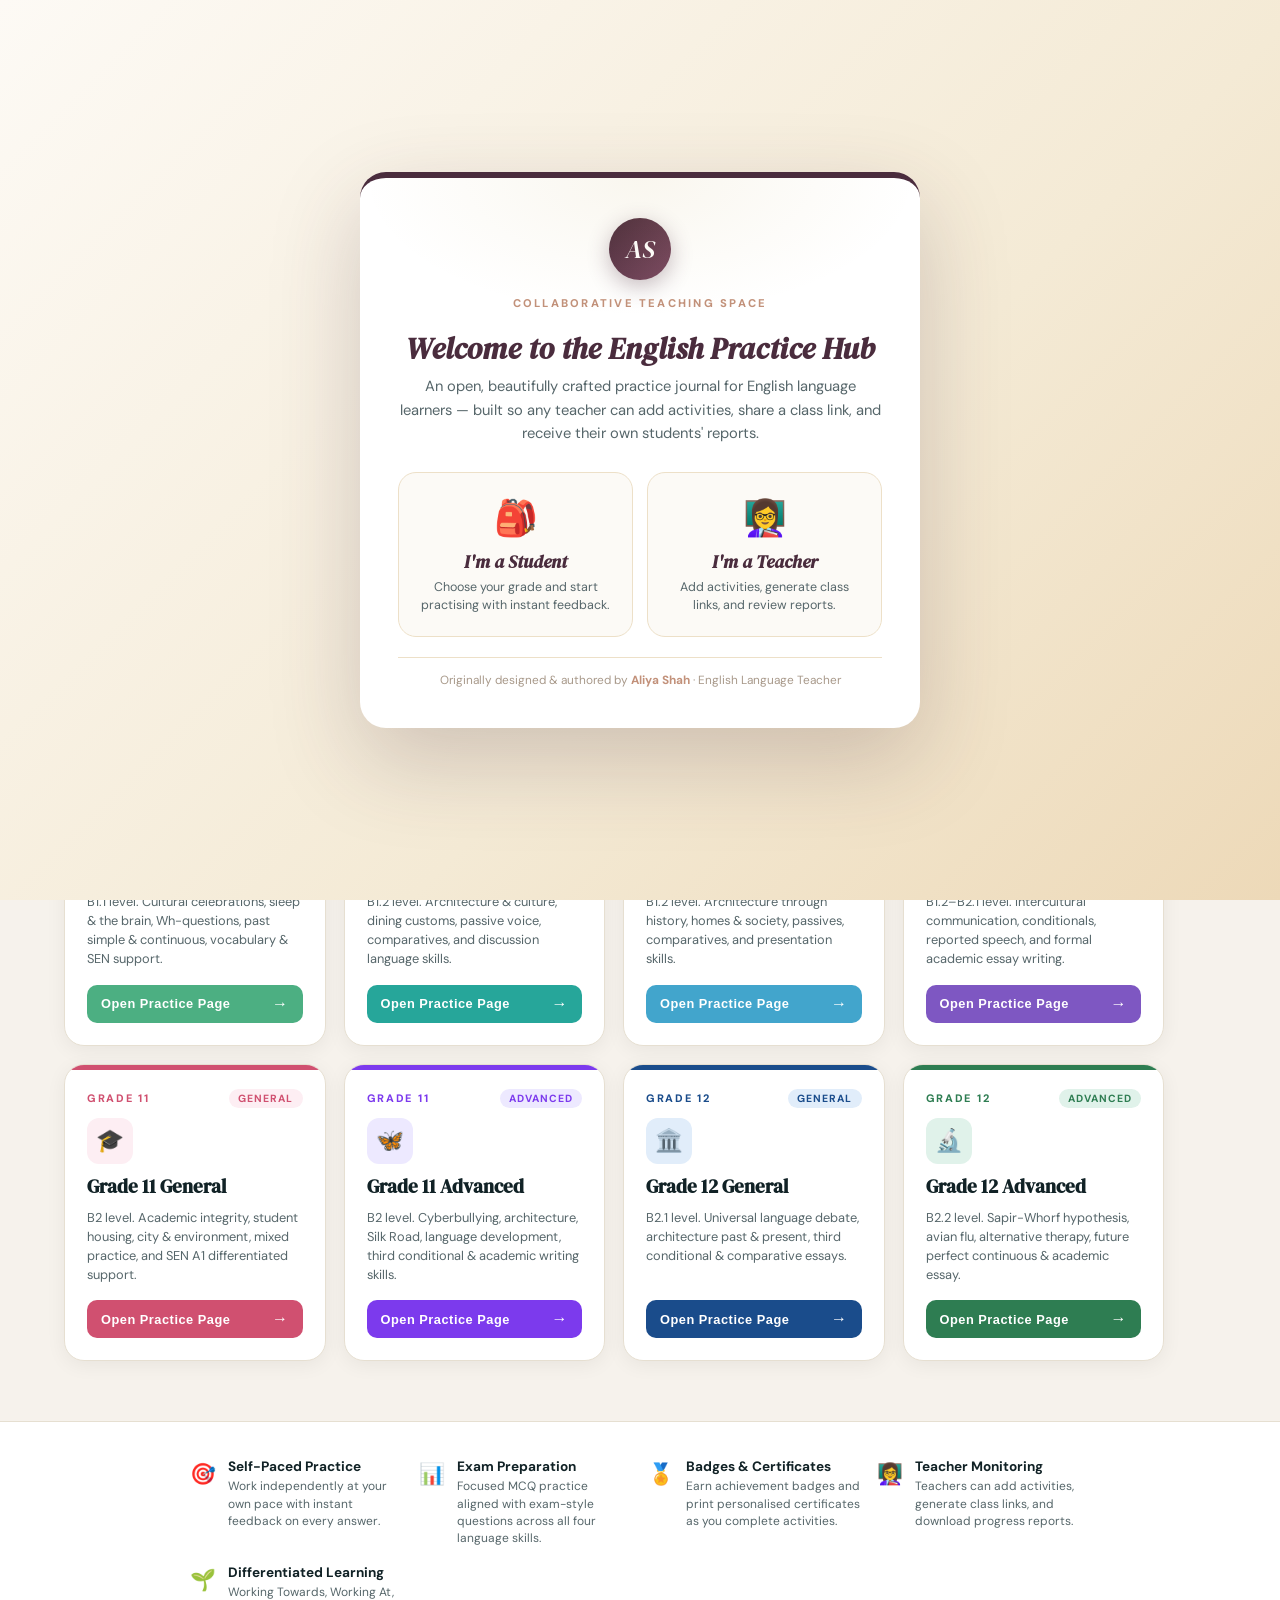
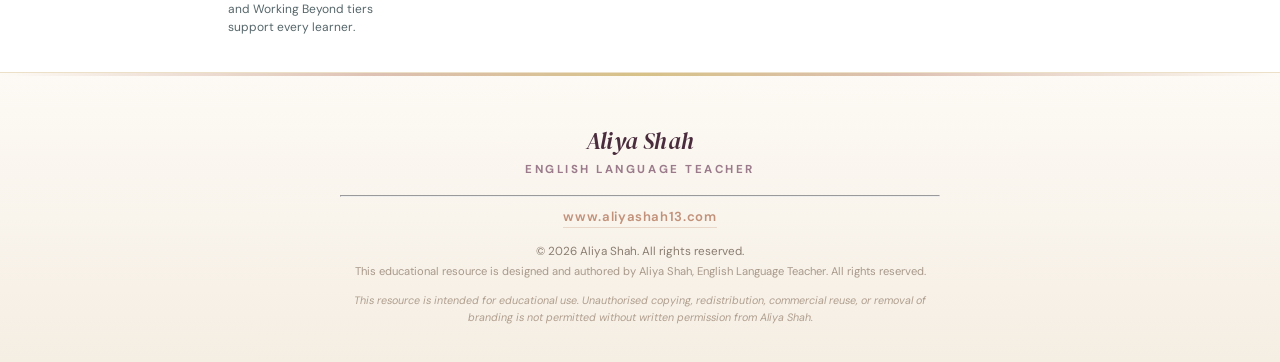
==== index.html @ 4ea2bf88 "Add files via upload" ====
﻿<!DOCTYPE html>
<html lang="en">
<head>
<meta charset="UTF-8" />
<meta name="viewport" content="width=device-width, initial-scale=1.0" />
<meta name="description" content="English Language Practice Resources for Grades 9–12. A collaborative platform where teachers can add activities, generate class links, and review their own students' reports. Originally designed by Aliya Shah." />
<title>English Language Practice Hub · A Collaborative Teaching Space</title>
<link rel="preconnect" href="https://fonts.googleapis.com">
<link rel="preconnect" href="https://fonts.gstatic.com" crossorigin>
<link href="https://fonts.googleapis.com/css2?family=DM+Serif+Display:ital@0;1&family=DM+Sans:wght@400;500;600;700&display=swap" rel="stylesheet">
<style>
:root {
  --ivory:#F4EFE5; --cream:#FCFAF6; --teal:#1F5560; --rose:#D63660;
  --gold:#B8932F; --dark:#112226; --muted:#56666a; --line:#E6DFD1;
  --ok:#4F8C66; --no:#B14545; --shadow:0 16px 40px -16px rgba(18,56,66,.18);

  /* ── Aliya Shah Brand Palette ── */
  --as-ivory:      #F9F5EF;
  --as-champagne:  #EDE0C8;
  --as-rose:       #C2917A;
  --as-mauve:      #9B7B8B;
  --as-plum:       #4A2C3D;
  --as-gold:       #B8932F;
  --as-charcoal:   #2C2C2C;
  --as-pearl:      #FDFAF5;
  --as-rule:       #D9CCBA;
  /* ── New Grade Stream Colours ── */
  --g9g:#4CAF82; --g9a:#26A69A; --g10g:#42A5CC; --g10a:#7E57C2;
  --g12g:#FF8A65; --g12a:#AB47BC;
}
*{box-sizing:border-box}
body{margin:0;font-family:"DM Sans",sans-serif;background:var(--ivory);color:var(--dark);min-height:100vh;display:flex;flex-direction:column}
header{background:#fff;border-bottom:1px solid var(--line);padding:20px 5%;display:flex;justify-content:space-between;gap:20px;align-items:center;position:sticky;top:0;z-index:10;box-shadow:0 4px 20px rgba(0,0,0,.03)}
/* ── Header Branding ── */
.header-identity { display:flex; align-items:center; gap:16px; }
.as-logo {
  display:inline-flex; align-items:center; justify-content:center;
  width:52px; height:52px; border-radius:50%;
  background: linear-gradient(135deg, var(--as-plum,#4A2C3D) 0%, #7B4A62 100%);
  box-shadow: 0 4px 14px rgba(74,44,61,.28);
  font-family:"DM Serif Display",serif; font-style:italic;
  font-size:1.3rem; font-weight:400; color:#fff; letter-spacing:.04em;
  flex-shrink:0; text-decoration:none;
  transition: box-shadow .2s, transform .2s;
}
.as-logo:hover { transform:scale(1.06); box-shadow:0 6px 20px rgba(74,44,61,.4); }
.brand h1{font-family:"DM Serif Display",serif;font-style:italic;font-size:clamp(1.3rem,2.2vw,1.9rem);margin:0;color:var(--dark)}
.brand p{font-size:.78rem;margin:3px 0 0;color:var(--as-rose,#C2917A);letter-spacing:.1em;font-weight:700;text-transform:uppercase}
.stream-selector{display:flex;background:#EEE7D9;padding:4px;border-radius:999px;gap:4px;white-space:nowrap}
.stream-btn{border:0;background:transparent;padding:11px 24px;font-weight:700;border-radius:999px;cursor:pointer;color:#5A5245}
.stream-btn.active[data-stream="general"]{background:var(--teal);color:white}
.stream-btn.active[data-stream="advanced"]{background:var(--rose);color:white}
.layout{display:flex;flex:1}
aside{width:285px;background:#fff;border-right:1px solid var(--line);padding:24px 18px;position:sticky;top:85px;height:calc(100vh - 85px);overflow:auto}
.nav-tab-btn{width:100%;display:flex;justify-content:space-between;align-items:center;gap:10px;padding:14px 16px;border:1px solid transparent;background:var(--cream);border-radius:13px;margin-bottom:10px;text-align:left;font-weight:700;color:#344a50;cursor:pointer;transition:.18s}
.nav-tab-btn:hover{transform:translateX(4px);background:#F4EFE5}
.nav-tab-btn small{font-weight:700;color:#84796b}
.nav-tab-btn.active{background:white}
body[data-active-stream="general"] .nav-tab-btn.active{border-color:var(--teal);border-left:5px solid var(--teal);color:var(--teal)}
body[data-active-stream="advanced"] .nav-tab-btn.active{border-color:var(--rose);border-left:5px solid var(--rose);color:var(--rose)}
main{flex:1;max-width:1050px;margin:0 auto;width:100%;padding:38px 5% 70px}
.hero,.card,.module-card{background:#fff;border:1px solid var(--line);border-radius:18px;padding:28px;box-shadow:var(--shadow);margin-bottom:24px}
.hero{position:relative;overflow:hidden}
.hero:before{content:"";position:absolute;left:0;top:0;bottom:0;width:7px;background:var(--teal)}
body[data-active-stream="advanced"] .hero:before{background:var(--rose)}
.hero h2{font-family:"DM Serif Display",serif;font-style:italic;font-size:2rem;margin:0 0 8px}
.hero p{color:var(--muted);line-height:1.55;margin:0}
.toolbar{display:flex;flex-wrap:wrap;gap:12px;align-items:center;justify-content:space-between;margin:18px 0 0}
select{padding:11px 14px;border:1px solid #D6CDBC;border-radius:10px;background:#fff;font:inherit;min-width:260px}
.progress{font-size:.93rem;font-weight:700;color:#6a6152}
.progress-bar{height:9px;background:#eee7d9;border-radius:999px;overflow:hidden;margin-top:10px}
.progress-bar span{display:block;height:100%;width:0;background:var(--teal);transition:.25s}
body[data-active-stream="advanced"] .progress-bar span{background:var(--rose)}
.card-header{font-size:.8rem;text-transform:uppercase;letter-spacing:.12em;font-weight:800;margin-bottom:10px;color:var(--teal)}
body[data-active-stream="advanced"] .card-header{color:var(--rose)}
.question-text{font-size:1.16rem;font-weight:700;line-height:1.45;margin:0 0 18px}
.options-stack{display:flex;flex-direction:column;gap:11px;margin-bottom:18px}
.option-item{background:var(--cream);border:1px solid #D6CDBC;padding:14px 18px;border-radius:12px;text-align:left;font:inherit;cursor:pointer;transition:.18s}
.option-item:hover{background:#F4EFE5;transform:translateX(2px)}
.option-item.selected{background:#E6DFD1;font-weight:700}
.option-item.correct{background:var(--ok)!important;color:white;border-color:var(--ok)!important}
.option-item.incorrect{background:var(--no)!important;color:white;border-color:var(--no)!important}
.explanation{display:none;margin-top:10px;padding:14px 16px;border-radius:12px;font-weight:600;line-height:1.45}
.explanation.visible{display:block}
.actions{display:flex;justify-content:space-between;align-items:center;gap:14px;flex-wrap:wrap;margin-top:14px}
.btn{background:var(--dark);color:white;border:0;padding:12px 24px;font-weight:800;border-radius:10px;cursor:pointer}
.btn.secondary{background:#EEE7D9;color:var(--dark)}
.module-grid{display:grid;grid-template-columns:repeat(auto-fit,minmax(220px,1fr));gap:14px}
.module-card{padding:18px;margin:0;cursor:pointer;transition:.18s}
.module-card:hover{transform:translateY(-2px)}
.module-card h3{margin:0 0 6px;font-size:1rem}
.module-card p{margin:0;color:var(--muted);font-size:.9rem}
/* ══ Aliya Shah Footer ════════════════════════════════════════════ */
footer{
  margin-top:auto;
  background: linear-gradient(180deg, var(--as-pearl,#FDFAF5) 0%, #F5EEE3 100%);
  border-top:1px solid var(--as-champagne,#EDE0C8);
  padding:52px 5% 36px;
  text-align:center;
  color:var(--as-charcoal,#2C2C2C);
  position:relative;
  overflow:hidden;
}
footer::before {
  content:"";
  position:absolute;
  top:0;left:0;right:0;
  height:3px;
  background:linear-gradient(90deg,transparent,var(--as-rose,#C2917A) 30%,var(--as-gold,#B8932F) 50%,var(--as-rose,#C2917A) 70%,transparent);
  opacity:.55;
}
.as-footer-inner{max-width:600px;margin:0 auto;}
.as-footer-monogram{
  display:inline-flex;align-items:center;justify-content:center;
  width:44px;height:44px;border:1.5px solid var(--as-champagne,#EDE0C8);
  border-radius:50%;font-family:"DM Serif Display",serif;font-style:italic;
  font-size:1.1rem;color:var(--as-plum,#4A2C3D);margin:0 auto 16px;
  background:#fff;box-shadow:0 2px 10px rgba(74,44,61,.07);letter-spacing:.02em;
}
.as-footer-name{font-family:"DM Serif Display",serif;font-style:italic;font-size:1.45rem;color:var(--as-plum,#4A2C3D);letter-spacing:.01em;margin-bottom:5px;}
.as-footer-role{font-size:.72rem;font-weight:700;letter-spacing:.22em;text-transform:uppercase;color:var(--as-mauve,#9B7B8B);margin-bottom:18px;}
.as-footer-ornament{display:flex;align-items:center;gap:10px;justify-content:center;margin:18px auto;max-width:260px;}
.as-footer-ornament-line{flex:1;height:1px;background:linear-gradient(90deg,transparent,var(--as-champagne,#EDE0C8));}
.as-footer-ornament-line:last-child{background:linear-gradient(90deg,var(--as-champagne,#EDE0C8),transparent);}
.as-footer-ornament-gem{width:5px;height:5px;background:var(--as-rose,#C2917A);transform:rotate(45deg);opacity:.6;}
.as-footer-url{display:inline-block;font-size:.82rem;font-weight:600;color:var(--as-rose,#C2917A);text-decoration:none;letter-spacing:.05em;padding-bottom:2px;border-bottom:1px solid rgba(194,145,122,.3);transition:border-color .2s,color .2s;}
.as-footer-url:hover{color:var(--as-plum,#4A2C3D);border-bottom-color:var(--as-plum,#4A2C3D);}
.as-footer-copy{margin-top:14px;font-size:.73rem;color:#8a7d70;line-height:1.7;}
.as-footer-edu{margin-top:10px;font-size:.67rem;color:#b09e8e;font-style:italic;line-height:1.6;max-width:580px;margin-left:auto;margin-right:auto;}
/* print: branded page footer */
@media print {
  footer{display:none!important}
  .as-print-footer{display:flex!important;justify-content:space-between;align-items:center;border-top:0.5pt solid #c8bba6;padding:6pt 0 0;margin-top:20pt;font-size:7.5pt;color:#666;font-family:"DM Sans",Arial,sans-serif;letter-spacing:.06em;}
  .as-print-footer a{color:#666;text-decoration:none;}
}
.as-print-footer{display:none;}

/* Teacher tools: added without changing the main layout */
.teacher-tools-btn{border:1px solid var(--line);background:#fff;color:var(--dark);padding:11px 18px;font-weight:800;border-radius:999px;cursor:pointer;white-space:nowrap}
.teacher-tools-btn:hover{background:#F4EFE5}
.teacher-modal{position:fixed;inset:0;background:rgba(17,34,38,.42);display:none;align-items:center;justify-content:center;z-index:200;padding:24px}
.teacher-modal.open{display:flex}
.teacher-panel{background:#fff;border:1px solid var(--line);border-radius:20px;box-shadow:0 24px 70px rgba(0,0,0,.22);max-width:920px;width:min(920px,96vw);max-height:90vh;overflow:auto;padding:26px}
.teacher-panel h2{font-family:"DM Serif Display",serif;font-style:italic;font-size:2rem;margin:0 0 6px}
.teacher-panel p{color:var(--muted);line-height:1.5}
.teacher-grid{display:grid;grid-template-columns:repeat(auto-fit,minmax(240px,1fr));gap:16px;margin-top:18px}
.teacher-box{border:1px solid var(--line);background:var(--cream);border-radius:16px;padding:18px}
.teacher-box h3{margin:0 0 10px;font-size:1rem}
.teacher-box label{display:block;font-size:.78rem;letter-spacing:.08em;text-transform:uppercase;font-weight:800;color:#536468;margin:12px 0 6px}
.teacher-box input,.teacher-box select,.teacher-box textarea{width:100%;min-width:0;padding:10px 12px;border:1px solid #D6CDBC;border-radius:10px;background:#fff;font:inherit}
.teacher-box textarea{min-height:92px;resize:vertical}
.teacher-box .btn{width:100%;justify-content:center;margin-top:12px}
.teacher-close{float:right;background:#EEE7D9;color:var(--dark);border:0;padding:10px 16px;font-weight:800;border-radius:999px;cursor:pointer}
.teacher-link-output,.teacher-report-output{margin-top:10px;padding:10px 12px;background:#fff;border:1px dashed #c9bfae;border-radius:10px;word-break:break-word;font-size:.9rem;color:#405157}
.student-strip{display:flex;flex-wrap:wrap;gap:10px;align-items:center;margin-top:16px}
.avatar-choice{border:1px solid var(--line);background:#fff;border-radius:999px;padding:8px 12px;cursor:pointer;font-weight:800}
.avatar-choice.active{outline:2px solid var(--teal)}
body[data-active-stream="advanced"] .avatar-choice.active{outline-color:var(--rose)}
.badge-pill{display:inline-block;background:#EEE7D9;border-radius:999px;padding:7px 11px;font-size:.85rem;font-weight:800;margin:4px 5px 0 0}

/* Visible student profile tools: compact and separate from lesson content */
.student-tools-card{background:#fff;border:1px solid var(--line);border-radius:18px;padding:18px 20px;box-shadow:var(--shadow);margin:-6px 0 24px;display:grid;grid-template-columns:1.2fr 1fr 1.3fr auto;gap:16px;align-items:end}
.student-tools-card label{display:block;font-size:.76rem;letter-spacing:.1em;text-transform:uppercase;font-weight:800;color:#536468;margin-bottom:6px}
.student-tools-card input,.student-tools-card select{width:100%;min-width:0;padding:11px 12px;border:1px solid #D6CDBC;border-radius:10px;background:#fff;font:inherit}
.visible-avatar-strip{display:flex;flex-wrap:wrap;gap:8px}
.visible-avatar-strip .avatar-choice{padding:7px 10px}
.visible-badge-area{min-width:170px}
.visible-badge-area .badge-pill{margin-top:0}
.sidebar-tools{border:1px dashed var(--line);background:#fff;border-radius:14px;padding:12px;margin:0 0 12px}
.sidebar-tools .teacher-tools-btn{width:100%;border-color:var(--line)}
.teacher-tabs{display:flex;flex-wrap:wrap;gap:8px;margin:16px 0 4px}
.teacher-tab-btn{border:1px solid var(--line);background:#fff;border-radius:999px;padding:9px 13px;font-weight:800;cursor:pointer}
.teacher-tab-btn:hover{background:#F4EFE5}
.teacher-box{scroll-margin-top:18px}
@media (max-width:900px){.student-tools-card{grid-template-columns:1fr 1fr}.visible-badge-area{grid-column:1/-1}.student-tools-card .btn{width:100%}}
@media (max-width:600px){.student-tools-card{grid-template-columns:1fr}}

@media (max-width:760px){
  header{position:relative;flex-direction:column;align-items:flex-start}
  .stream-selector{width:100%;overflow:auto}
  .layout{display:block}
  aside{position:relative;top:0;width:100%;height:auto;display:grid;grid-template-columns:repeat(2,minmax(0,1fr));gap:8px}
  .nav-tab-btn{margin:0}
  main{padding:24px 18px 50px}
}

/* Upgrade: bulk import, editable printable certificates, and Google Sheets status */
.bulk-preview{margin-top:10px;padding:10px 12px;background:#fff;border:1px dashed #c9bfae;border-radius:10px;font-size:.9rem;color:#405157;white-space:pre-wrap}
.certificate-preview{background:#fff;border:8px double #B8932F;border-radius:18px;padding:34px;text-align:center;margin-top:18px;color:var(--dark);box-shadow:0 10px 28px rgba(0,0,0,.10)}
.certificate-preview .cert-logo{font-weight:900;letter-spacing:.08em;text-transform:uppercase;color:#1F5560;margin-bottom:10px}
.certificate-preview h1{font-family:"DM Serif Display",serif;font-size:2.4rem;margin:8px 0;color:#123842}
.certificate-preview .cert-student{font-family:"DM Serif Display",serif;font-size:2rem;color:#B8932F;margin:10px 0}
.certificate-preview .cert-meta{display:grid;grid-template-columns:repeat(auto-fit,minmax(150px,1fr));gap:10px;margin:18px 0;text-align:left}
.certificate-preview .cert-meta div{border:1px solid #e2d8c6;border-radius:12px;padding:10px;background:#FBF7EE}.certificate-preview .cert-meta b{display:block;font-size:.75rem;text-transform:uppercase;color:#536468}.cert-credit{font-size:.85rem;color:#536468;margin-top:16px}
@media print{body.printing-certificate>*:not(#printableCertificateHost){display:none!important}#printableCertificateHost{display:block!important}.certificate-preview{box-shadow:none;border:8px double #B8932F;margin:0;min-height:90vh;display:flex;flex-direction:column;justify-content:center}.no-print{display:none!important}}


/* ══ Welcome Banner ══════════════════════════════════════════════════ */
.as-welcome-banner {
  background: linear-gradient(135deg, var(--as-plum,#4A2C3D) 0%, #6B3A52 40%, #9B6B7A 100%);
  border-radius: 18px;
  padding: 26px 28px 26px 24px;
  margin-bottom: 24px;
  display: flex;
  gap: 20px;
  align-items: flex-start;
  color: #fff;
  position: relative;
  box-shadow: 0 12px 36px rgba(74,44,61,.3);
  overflow: hidden;
}
.as-welcome-banner::before {
  content:"";
  position:absolute; inset:0;
  background: url("data:image/svg+xml,%3Csvg width='60' height='60' viewBox='0 0 60 60' xmlns='http://www.w3.org/2000/svg'%3E%3Cg fill='none' fill-rule='evenodd'%3E%3Cg fill='%23ffffff' fill-opacity='0.04'%3E%3Cpath d='M36 34v-4h-2v4h-4v2h4v4h2v-4h4v-2h-4zm0-30V0h-2v4h-4v2h4v4h2V6h4V4h-4zM6 34v-4H4v4H0v2h4v4h2v-4h4v-2H6zM6 4V0H4v4H0v2h4v4h2V6h4V4H6z'/%3E%3C/g%3E%3C/g%3E%3C/svg%3E") repeat;
  pointer-events: none;
}
.as-wb-left { flex-shrink: 0; }
.as-wb-logo {
  width: 54px; height: 54px; border-radius: 50%;
  background: rgba(255,255,255,.15);
  border: 2px solid rgba(255,255,255,.3);
  display: flex; align-items: center; justify-content: center;
  font-family: "DM Serif Display", serif; font-style: italic;
  font-size: 1.3rem; color: #fff; letter-spacing: .04em;
  backdrop-filter: blur(4px);
}
.as-wb-body { flex: 1; }
.as-wb-from {
  font-size: .7rem; font-weight: 700; letter-spacing: .18em;
  text-transform: uppercase; color: rgba(255,255,255,.65);
  margin-bottom: 6px;
}
.as-wb-heading {
  font-family: "DM Serif Display", serif; font-style: italic;
  font-size: 1.35rem; margin: 0 0 10px; color: #fff;
}
.as-wb-text {
  font-size: .88rem; line-height: 1.65; color: rgba(255,255,255,.88);
  margin: 0 0 12px;
}
.as-wb-sig { display: block; margin-top: 8px; font-size: .85rem; color: rgba(255,255,255,.75); }
.as-wb-link {
  display: inline-block; font-size: .75rem; font-weight: 700;
  color: rgba(255,255,255,.7); text-decoration: none;
  letter-spacing: .07em; border-bottom: 1px solid rgba(255,255,255,.3);
  transition: color .2s, border-color .2s;
}
.as-wb-link:hover { color: #fff; border-bottom-color: rgba(255,255,255,.7); }
.as-wb-close {
  position: absolute; top: 14px; right: 14px;
  background: rgba(255,255,255,.12); border: none;
  color: rgba(255,255,255,.7); width: 28px; height: 28px;
  border-radius: 50%; cursor: pointer; font-size: .8rem;
  display: flex; align-items: center; justify-content: center;
  transition: background .2s;
}
.as-wb-close:hover { background: rgba(255,255,255,.25); color: #fff; }
@media (max-width: 600px) {
  .as-welcome-banner { flex-direction: column; gap: 14px; }
  .as-wb-close { top: 10px; right: 10px; }
}

/* ══ Improved hero card ══════════════════════════════════════════════ */
.hero { background: linear-gradient(135deg, #fff 0%, var(--as-pearl,#FDFAF5) 100%) !important; }
.hero h2 { color: var(--as-plum,#4A2C3D); }

/* ══ Improved nav tab buttons ════════════════════════════════════════ */
.nav-tab-btn {
  border-radius: 14px !important;
  transition: transform .15s, background .15s, box-shadow .15s !important;
}
.nav-tab-btn:hover {
  transform: translateX(5px) !important;
  background: linear-gradient(135deg, #F9F5EF, #F0E8DC) !important;
  box-shadow: 0 3px 10px rgba(0,0,0,.06);
}
body[data-active-stream="general"] .nav-tab-btn.active {
  background: linear-gradient(135deg, #EAF4F0, #D8EEE7) !important;
}
body[data-active-stream="advanced"] .nav-tab-btn.active {
  background: linear-gradient(135deg, #FDE8EE, #F8D4DD) !important;
}

/* ══ Improved module cards ══════════════════════════════════════════ */
.module-card {
  transition: transform .18s, box-shadow .18s !important;
  background: linear-gradient(135deg, #fff, var(--as-pearl,#FDFAF5)) !important;
}
.module-card:hover {
  transform: translateY(-4px) !important;
  box-shadow: 0 12px 28px rgba(74,44,61,.14) !important;
}

/* ══ Teacher Panel Improvements ═════════════════════════════════════ */
.teacher-panel {
  border-top: 4px solid var(--as-plum,#4A2C3D) !important;
}
.teacher-panel h2 { color: var(--as-plum,#4A2C3D); }
.teacher-box {
  border-left: 3px solid var(--as-champagne,#EDE0C8) !important;
  transition: border-color .2s;
}
.teacher-box:hover { border-left-color: var(--as-rose,#C2917A) !important; }
.teacher-box h3 { color: var(--as-plum,#4A2C3D); font-size:1.05rem; }
.teacher-box label { color: var(--as-mauve,#9B7B8B) !important; }

/* ══ Improved option items ═══════════════════════════════════════════ */
.option-item {
  border-radius: 14px !important;
  transition: background .15s, transform .15s, box-shadow .15s !important;
}
.option-item:hover {
  transform: translateX(3px) !important;
  box-shadow: 0 3px 12px rgba(74,44,61,.1) !important;
}

/* ══ File upload area styling ════════════════════════════════════════ */
.as-file-upload-area {
  border: 2px dashed var(--as-champagne,#EDE0C8);
  border-radius: 14px;
  padding: 18px;
  text-align: center;
  background: var(--as-pearl,#FDFAF5);
  cursor: pointer;
  transition: border-color .2s, background .2s;
  margin-top: 10px;
  position: relative;
}
.as-file-upload-area:hover, .as-file-upload-area.drag-over {
  border-color: var(--as-rose,#C2917A);
  background: #FDF7F4;
}
.as-file-upload-area input[type="file"] {
  position:absolute; inset:0; opacity:0; cursor:pointer; width:100%; height:100%;
}
.as-file-upload-icon { font-size: 1.8rem; margin-bottom: 6px; }
.as-file-upload-label { font-size: .82rem; color: var(--as-mauve,#9B7B8B); font-weight: 600; }
.as-file-upload-types { font-size: .72rem; color: #a8998a; margin-top: 4px; }
.as-file-status { margin-top: 8px; font-size: .8rem; color: var(--as-plum,#4A2C3D); font-weight: 600; min-height: 20px; }
.as-paste-area {
  width: 100%; min-width: 0;
  min-height: 110px; resize: vertical;
  padding: 12px 14px;
  border: 1px solid var(--as-champagne,#EDE0C8);
  border-radius: 12px;
  background: var(--as-pearl,#FDFAF5);
  font: inherit; font-size: .88rem; line-height: 1.5;
  color: var(--as-charcoal,#2C2C2C);
  transition: border-color .2s, box-shadow .2s;
}
.as-paste-area:focus {
  outline: none;
  border-color: var(--as-rose,#C2917A);
  box-shadow: 0 0 0 3px rgba(194,145,122,.15);
}
.as-import-tabs { display:flex; gap:8px; margin-bottom:12px; }
.as-import-tab {
  flex: 1; padding: 9px 12px; border: 1px solid var(--as-champagne,#EDE0C8);
  border-radius: 10px; background: #fff; font: inherit; font-size:.82rem;
  font-weight: 700; cursor: pointer; color: var(--as-mauve,#9B7B8B);
  transition: all .18s; text-align: center;
}
.as-import-tab.active, .as-import-tab:hover {
  background: var(--as-plum,#4A2C3D); color: #fff; border-color: var(--as-plum,#4A2C3D);
}
@media print { .as-welcome-banner { display:none !important; } }

/* ── New stream: active button states ── */
.stream-btn.active[data-stream="g9g"]{background:var(--g9g);color:white}
.stream-btn.active[data-stream="g9a"]{background:var(--g9a);color:white}
.stream-btn.active[data-stream="g10g"]{background:var(--g10g);color:white}
.stream-btn.active[data-stream="g10a"]{background:var(--g10a);color:white}
.stream-btn.active[data-stream="g12g"]{background:var(--g12g);color:white}
.stream-btn.active[data-stream="g12a"]{background:var(--g12a);color:white}
/* ── New stream: sidebar active tab colours ── */
body[data-active-stream="g9g"] .nav-tab-btn.active{border-color:var(--g9g);border-left:5px solid var(--g9g);color:var(--g9g)}
body[data-active-stream="g9a"] .nav-tab-btn.active{border-color:var(--g9a);border-left:5px solid var(--g9a);color:var(--g9a)}
body[data-active-stream="g10g"] .nav-tab-btn.active{border-color:var(--g10g);border-left:5px solid var(--g10g);color:var(--g10g)}
body[data-active-stream="g10a"] .nav-tab-btn.active{border-color:var(--g10a);border-left:5px solid var(--g10a);color:var(--g10a)}
body[data-active-stream="g12g"] .nav-tab-btn.active{border-color:var(--g12g);border-left:5px solid var(--g12g);color:var(--g12g)}
body[data-active-stream="g12a"] .nav-tab-btn.active{border-color:var(--g12a);border-left:5px solid var(--g12a);color:var(--g12a)}
/* ── New stream: hero accent bar ── */
body[data-active-stream="g9g"] .hero:before{background:var(--g9g)}
body[data-active-stream="g9a"] .hero:before{background:var(--g9a)}
body[data-active-stream="g10g"] .hero:before{background:var(--g10g)}
body[data-active-stream="g10a"] .hero:before{background:var(--g10a)}
body[data-active-stream="g12g"] .hero:before{background:var(--g12g)}
body[data-active-stream="g12a"] .hero:before{background:var(--g12a)}
/* ── New stream: progress bar colours ── */
body[data-active-stream="g9g"] .progress-bar span{background:var(--g9g)}
body[data-active-stream="g9a"] .progress-bar span{background:var(--g9a)}
body[data-active-stream="g10g"] .progress-bar span{background:var(--g10g)}
body[data-active-stream="g10a"] .progress-bar span{background:var(--g10a)}
body[data-active-stream="g12g"] .progress-bar span{background:var(--g12g)}
body[data-active-stream="g12a"] .progress-bar span{background:var(--g12a)}
/* ── New stream: card header colours ── */
body[data-active-stream="g9g"] .card-header{color:var(--g9g)}
body[data-active-stream="g9a"] .card-header{color:var(--g9a)}
body[data-active-stream="g10g"] .card-header{color:var(--g10g)}
body[data-active-stream="g10a"] .card-header{color:var(--g10a)}
body[data-active-stream="g12g"] .card-header{color:var(--g12g)}
body[data-active-stream="g12a"] .card-header{color:var(--g12a)}
/* ── New stream: avatar choice active ── */
body[data-active-stream="g9g"] .avatar-choice.active{outline-color:var(--g9g)}
body[data-active-stream="g9a"] .avatar-choice.active{outline-color:var(--g9a)}
body[data-active-stream="g10g"] .avatar-choice.active{outline-color:var(--g10g)}
body[data-active-stream="g10a"] .avatar-choice.active{outline-color:var(--g10a)}
body[data-active-stream="g12g"] .avatar-choice.active{outline-color:var(--g12g)}
body[data-active-stream="g12a"] .avatar-choice.active{outline-color:var(--g12a)}
/* ── Stream selector: responsive grid for 8 streams ── */
.stream-selector{display:flex;flex-wrap:wrap;background:#EEE7D9;padding:6px;border-radius:16px;gap:4px;white-space:nowrap;max-width:780px}
.stream-btn{border:0;background:transparent;padding:9px 16px;font-weight:700;border-radius:999px;cursor:pointer;color:#5A5245;font-size:.85rem}
/* ── TTS Player styles ── */
.tts-player{background:#f8f5ef;border:1px solid #e0d8cc;border-radius:14px;padding:18px 20px;margin-bottom:20px}
.tts-player h4{margin:0 0 12px;font-size:.95rem;color:#344a50;font-weight:700}
.tts-controls{display:flex;gap:10px;flex-wrap:wrap;align-items:center;margin-bottom:10px}
.tts-btn{border:none;border-radius:8px;padding:9px 18px;font-weight:700;cursor:pointer;font-size:.9rem;transition:.15s}
.tts-btn-play{background:var(--teal);color:white}
body[data-active-stream="g9g"] .tts-btn-play{background:var(--g9g)}
body[data-active-stream="g9a"] .tts-btn-play{background:var(--g9a)}
body[data-active-stream="g10g"] .tts-btn-play{background:var(--g10g)}
body[data-active-stream="g10a"] .tts-btn-play{background:var(--g10a)}
body[data-active-stream="g12g"] .tts-btn-play{background:var(--g12g)}
body[data-active-stream="g12a"] .tts-btn-play{background:var(--g12a)}
body[data-active-stream="advanced"] .tts-btn-play{background:var(--rose)}
.tts-btn-stop{background:#e0d8cc;color:#344a50}
.tts-btn-transcript{background:transparent;border:1px solid #c0b8ac!important;color:#56666a;font-size:.82rem;padding:7px 14px}
.tts-transcript{display:none;margin-top:12px;background:#fff;border:1px solid #e0d8cc;border-radius:10px;padding:14px;font-size:.9rem;line-height:1.65;color:#344a50;white-space:pre-wrap}
.tts-transcript.shown{display:block}
.tts-status{font-size:.82rem;color:var(--muted);font-style:italic}
/* ── Writing Task styles ── */
.writing-task-card{background:#f8f5ef;border:1px solid #e0d8cc;border-radius:14px;padding:20px;margin-bottom:20px}
.writing-task-card h4{margin:0 0 10px;color:#344a50;font-weight:700}
.writing-task-card .prompt{background:#fff;border-left:4px solid var(--teal);padding:12px 16px;border-radius:0 10px 10px 0;margin-bottom:14px;font-size:.95rem;line-height:1.55}
body[data-active-stream="g9g"] .writing-task-card .prompt{border-left-color:var(--g9g)}
body[data-active-stream="g9a"] .writing-task-card .prompt{border-left-color:var(--g9a)}
body[data-active-stream="g10g"] .writing-task-card .prompt{border-left-color:var(--g10g)}
body[data-active-stream="g10a"] .writing-task-card .prompt{border-left-color:var(--g10a)}
body[data-active-stream="g12g"] .writing-task-card .prompt{border-left-color:var(--g12g)}
body[data-active-stream="g12a"] .writing-task-card .prompt{border-left-color:var(--g12a)}
body[data-active-stream="advanced"] .writing-task-card .prompt{border-left-color:var(--rose)}
.writing-textarea{width:100%;min-height:160px;padding:14px;border:1px solid #d6cdbc;border-radius:10px;font:inherit;font-size:.95rem;line-height:1.6;resize:vertical;background:#fff}
.writing-word-count{font-size:.82rem;color:var(--muted);margin:6px 0 10px;font-weight:600}
.writing-save-btn{border:none;border-radius:8px;padding:9px 18px;background:var(--teal);color:white;font-weight:700;cursor:pointer;font-size:.9rem}
body[data-active-stream="g9g"] .writing-save-btn{background:var(--g9g)}
body[data-active-stream="g9a"] .writing-save-btn{background:var(--g9a)}
body[data-active-stream="g10g"] .writing-save-btn{background:var(--g10g)}
body[data-active-stream="g10a"] .writing-save-btn{background:var(--g10a)}
body[data-active-stream="g12g"] .writing-save-btn{background:var(--g12g)}
body[data-active-stream="g12a"] .writing-save-btn{background:var(--g12a)}
body[data-active-stream="advanced"] .writing-save-btn{background:var(--rose)}
.writing-saved-msg{font-size:.82rem;color:var(--ok);font-weight:700;margin-left:10px;opacity:0;transition:opacity .3s}

/* ══════════════════════════════════════════════════════════════
   DESIGN UPGRADE 2.0 — ENGLISH LANGUAGE PRACTICE HUB
   By Aliya Shah · All stream palettes, homepage portal, UI polish
   ══════════════════════════════════════════════════════════════ */

/* ── Stream-specific full-page palette variables ── */
body[data-active-stream="g9g"]  { --s-accent:#4CAF82; --s-mid:#E8F5EE; --s-light:#F0FAF5; --s-text:#1a4733; --s-btn:#4CAF82; --s-hero-bg:linear-gradient(135deg,#E8F5EE 0%,#F5FDF9 100%); }
body[data-active-stream="g9a"]  { --s-accent:#26A69A; --s-mid:#E0F5F4; --s-light:#F0FAFA; --s-text:#0d3b38; --s-btn:#26A69A; --s-hero-bg:linear-gradient(135deg,#E0F5F4 0%,#F5FDFC 100%); }
body[data-active-stream="g10g"] { --s-accent:#42A5CC; --s-mid:#E0F4FB; --s-light:#F0FAFD; --s-text:#0d3044; --s-btn:#42A5CC; --s-hero-bg:linear-gradient(135deg,#E0F4FB 0%,#F5FAFD 100%); }
body[data-active-stream="g10a"] { --s-accent:#7E57C2; --s-mid:#EDE7F6; --s-light:#F5F0FD; --s-text:#311b7a; --s-btn:#7E57C2; --s-hero-bg:linear-gradient(135deg,#EDE7F6 0%,#FAF7FF 100%); }
body[data-active-stream="general"] { --s-accent:#D63660; --s-mid:#FDEEF3; --s-light:#FFF7FA; --s-text:#4a1025; --s-btn:#D63660; --s-hero-bg:linear-gradient(135deg,#FDEEF3 0%,#FFF9FB 100%); }
body[data-active-stream="advanced"] { --s-accent:#7C3AED; --s-mid:#EDE9FF; --s-light:#F7F5FF; --s-text:#2d1b6b; --s-btn:#7C3AED; --s-hero-bg:linear-gradient(135deg,#EDE9FF 0%,#FAF8FF 100%); }
body[data-active-stream="g12g"] { --s-accent:#1A4C8B; --s-mid:#E1EDFA; --s-light:#F0F6FD; --s-text:#0d2a50; --s-btn:#1A4C8B; --s-hero-bg:linear-gradient(135deg,#E1EDFA 0%,#F5F9FE 100%); }
body[data-active-stream="g12a"] { --s-accent:#2E7D52; --s-mid:#E0F2EA; --s-light:#F0FAF5; --s-text:#0d3320; --s-btn:#2E7D52; --s-hero-bg:linear-gradient(135deg,#E0F2EA 0%,#F5FCF8 100%); }

/* Apply stream hero background to main practice area */
body[data-active-stream] .hero { background: var(--s-hero-bg, #fff); }

/* ── Improved base body and layout styling ── */
body { background:#F6F2EC; }
.layout { background: transparent; }

/* ── Enhanced header ── */
header {
  background: #fff;
  border-bottom: 1px solid var(--line);
  padding: 14px 5%;
  display: flex;
  justify-content: space-between;
  gap: 16px;
  align-items: center;
  position: sticky;
  top: 0;
  z-index: 100;
  box-shadow: 0 2px 16px rgba(0,0,0,.06);
}
.header-nav-actions { display:flex; align-items:center; gap:12px; flex-wrap:wrap; }
#backToHomeBtn {
  display: none;
  border: 1.5px solid var(--line);
  background: var(--cream);
  color: var(--dark);
  padding: 9px 16px;
  border-radius: 999px;
  font-weight: 700;
  font-size: .82rem;
  cursor: pointer;
  transition: .18s;
  white-space: nowrap;
}
#backToHomeBtn:hover { background: var(--ivory); transform: translateX(-2px); }
#backToHomeBtn::before { content: "← "; }

/* ── HOMEPAGE PORTAL STYLES ── */
#homePage {
  min-height: 100vh;
  display: flex;
  flex-direction: column;
}
#practiceApp { display: none; }

/* ── Homepage Hero Banner ── */
.hp-hero {
  background: linear-gradient(135deg, var(--as-plum,#4A2C3D) 0%, #6B3A52 45%, #8B5A6E 100%);
  padding: 52px 5% 48px;
  color: #fff;
  position: relative;
  overflow: hidden;
}
.hp-hero::before {
  content: "";
  position: absolute; inset: 0;
  background: url("data:image/svg+xml,%3Csvg width='80' height='80' viewBox='0 0 80 80' xmlns='http://www.w3.org/2000/svg'%3E%3Cg fill='%23ffffff' fill-opacity='0.04'%3E%3Cpath d='M50 50c0-5.523 4.477-10 10-10s10 4.477 10 10-4.477 10-10 10c0 5.523-4.477 10-10 10s-10-4.477-10-10 4.477-10 10-10zM10 10c0-5.523 4.477-10 10-10s10 4.477 10 10-4.477 10-10 10c0 5.523-4.477 10-10 10S0 25.523 0 20s4.477-10 10-10z'/%3E%3C/g%3E%3C/svg%3E") repeat;
  pointer-events: none;
}
.hp-hero-inner { max-width: 820px; margin: 0 auto; position: relative; }
.hp-hero-badge {
  display: inline-flex; align-items: center; gap: 8px;
  background: rgba(255,255,255,.12);
  border: 1px solid rgba(255,255,255,.2);
  border-radius: 999px;
  padding: 5px 14px;
  font-size: .72rem; font-weight: 700; letter-spacing: .14em;
  text-transform: uppercase; color: rgba(255,255,255,.85);
  margin-bottom: 18px;
  backdrop-filter: blur(4px);
}
.hp-hero-badge::before { content: "✦"; opacity: .7; }
.hp-hero h1 {
  font-family: "DM Serif Display", serif;
  font-style: italic;
  font-size: clamp(1.9rem, 4vw, 3rem);
  margin: 0 0 14px; color: #fff;
  line-height: 1.15;
}
.hp-hero-subtitle {
  font-size: clamp(.88rem, 1.5vw, 1.05rem);
  line-height: 1.65;
  color: rgba(255,255,255,.82);
  max-width: 600px;
  margin: 0 0 22px;
}
.hp-hero-sig {
  font-size: .82rem; color: rgba(255,255,255,.65);
  font-style: italic; margin: 0;
}
.hp-hero-sig a { color: rgba(255,255,255,.75); text-decoration: none; border-bottom: 1px solid rgba(255,255,255,.3); transition: .2s; }
.hp-hero-sig a:hover { color: #fff; }

/* ── Features strip ── */
.hp-features {
  background: rgba(255,255,255,.08);
  border-top: 1px solid rgba(255,255,255,.12);
  margin-top: 28px;
  padding-top: 20px;
  display: flex; flex-wrap: wrap; gap: 14px 28px;
}
.hp-feat-item {
  display: flex; align-items: center; gap: 7px;
  font-size: .78rem; font-weight: 600;
  color: rgba(255,255,255,.78); letter-spacing: .04em;
}
.hp-feat-item::before { font-size: 1rem; }

/* ── Grade cards grid ── */
.hp-grades-section {
  padding: 44px 5% 60px;
  flex: 1;
  background: #F6F2EC;
}
.hp-section-heading {
  font-family: "DM Serif Display", serif;
  font-style: italic;
  font-size: 1.55rem;
  color: var(--dark);
  margin: 0 0 6px;
}
.hp-section-sub {
  font-size: .85rem;
  color: var(--muted);
  margin: 0 0 28px;
}
.hp-grades-grid {
  display: grid;
  grid-template-columns: repeat(auto-fill, minmax(260px, 1fr));
  gap: 18px;
  max-width: 1100px;
}

/* ── Individual grade card ── */
.hp-grade-card {
  background: #fff;
  border-radius: 20px;
  padding: 24px 22px 22px;
  border: 1px solid var(--line);
  box-shadow: 0 4px 20px rgba(0,0,0,.06);
  cursor: pointer;
  transition: transform .22s, box-shadow .22s, border-color .22s;
  position: relative;
  overflow: hidden;
  display: flex;
  flex-direction: column;
  gap: 10px;
}
.hp-grade-card::before {
  content: "";
  position: absolute;
  top: 0; left: 0; right: 0;
  height: 5px;
  background: var(--card-accent, #ccc);
  border-radius: 20px 20px 0 0;
}
.hp-grade-card:hover {
  transform: translateY(-4px);
  box-shadow: 0 12px 36px rgba(0,0,0,.13);
  border-color: var(--card-accent, #ccc);
}
.hp-card-icon {
  width: 46px; height: 46px;
  border-radius: 12px;
  background: var(--card-light, #f5f5f5);
  display: flex; align-items: center; justify-content: center;
  font-size: 1.4rem;
  flex-shrink: 0;
}
.hp-card-meta {
  display: flex; align-items: center;
  justify-content: space-between;
}
.hp-card-grade-label {
  font-size: .68rem; font-weight: 800;
  letter-spacing: .16em; text-transform: uppercase;
  color: var(--card-accent, #888);
}
.hp-card-stream-badge {
  font-size: .65rem; font-weight: 700;
  padding: 3px 9px;
  border-radius: 999px;
  background: var(--card-light, #f0f0f0);
  color: var(--card-accent, #555);
  text-transform: uppercase; letter-spacing: .1em;
}
.hp-card-title {
  font-family: "DM Serif Display", serif;
  font-size: 1.2rem;
  color: var(--dark);
  margin: 0;
  line-height: 1.25;
}
.hp-card-desc {
  font-size: .8rem;
  color: var(--muted);
  line-height: 1.5;
  margin: 0;
  flex: 1;
}
.hp-card-btn {
  display: flex;
  align-items: center;
  justify-content: space-between;
  margin-top: 6px;
  padding: 10px 14px;
  border-radius: 10px;
  background: var(--card-accent, #333);
  color: #fff;
  font-size: .8rem;
  font-weight: 700;
  letter-spacing: .04em;
  border: none;
  cursor: pointer;
  transition: opacity .18s, transform .18s;
  width: 100%;
  text-align: left;
}
.hp-card-btn:hover { opacity: .88; transform: translateX(2px); }
.hp-card-btn::after { content: "→"; font-size: 1rem; }

/* ── Stream-specific card colors ── */
.hp-grade-card[data-stream="g9g"]      { --card-accent:#4CAF82; --card-light:#E8F5EE; }
.hp-grade-card[data-stream="g9a"]      { --card-accent:#26A69A; --card-light:#E0F5F4; }
.hp-grade-card[data-stream="g10g"]     { --card-accent:#42A5CC; --card-light:#E0F4FB; }
.hp-grade-card[data-stream="g10a"]     { --card-accent:#7E57C2; --card-light:#EDE7F6; }
.hp-grade-card[data-stream="general"]  { --card-accent:#D05070; --card-light:#FDEEF3; }
.hp-grade-card[data-stream="advanced"] { --card-accent:#7C3AED; --card-light:#EDE9FF; }
.hp-grade-card[data-stream="g12g"]     { --card-accent:#1A4C8B; --card-light:#E1EDFA; }
.hp-grade-card[data-stream="g12a"]     { --card-accent:#2E7D52; --card-light:#E0F2EA; }

/* ── Homepage support section ── */
.hp-support {
  background: #fff;
  border-top: 1px solid var(--line);
  padding: 36px 5%;
}
.hp-support-inner {
  max-width: 900px;
  margin: 0 auto;
  display: grid;
  grid-template-columns: repeat(auto-fit, minmax(180px, 1fr));
  gap: 16px;
}
.hp-support-item {
  display: flex; gap: 12px; align-items: flex-start;
}
.hp-support-icon {
  font-size: 1.3rem; flex-shrink: 0; margin-top: 2px;
}
.hp-support-text h4 {
  margin: 0 0 3px;
  font-size: .85rem;
  font-weight: 700;
  color: var(--dark);
}
.hp-support-text p {
  margin: 0;
  font-size: .75rem;
  color: var(--muted);
  line-height: 1.45;
}

/* ── Improved sidebar nav ── */
aside {
  width: 270px;
  background: #fff;
  border-right: 1px solid var(--line);
  padding: 20px 14px;
  position: sticky;
  top: 71px;
  height: calc(100vh - 71px);
  overflow: auto;
  scrollbar-width: thin;
}
.nav-tab-btn {
  width: 100%;
  display: flex;
  justify-content: space-between;
  align-items: center;
  gap: 8px;
  padding: 12px 14px;
  border: 1px solid transparent;
  background: var(--cream);
  border-radius: 12px;
  margin-bottom: 7px;
  text-align: left;
  font-weight: 700;
  color: #344a50;
  cursor: pointer;
  transition: .18s;
  font-size: .86rem;
}
.nav-tab-btn:hover { transform: translateX(3px); background: #EDEAE4; }
.nav-tab-btn.active {
  background: #fff;
  box-shadow: 0 2px 8px rgba(0,0,0,.07);
}
.nav-tab-btn small {
  font-size: .72rem; font-weight: 700;
  background: var(--line);
  padding: 2px 7px;
  border-radius: 999px;
  color: var(--muted);
  flex-shrink: 0;
}

/* Stream-coloured nav active state */
body[data-active-stream] .nav-tab-btn.active {
  border-color: var(--s-accent);
  border-left: 4px solid var(--s-accent);
  color: var(--s-text);
}
body[data-active-stream] .nav-tab-btn.active small {
  background: var(--s-mid);
  color: var(--s-text);
}

/* ── Improved hero card ── */
.hero {
  border-radius: 18px;
  padding: 28px;
  box-shadow: 0 4px 24px rgba(0,0,0,.07);
  margin-bottom: 20px;
  border: 1px solid var(--line);
}
.hero:before {
  width: 5px;
  background: var(--s-accent, var(--teal));
}
.hero h2 {
  font-size: clamp(1.3rem, 2.5vw, 1.75rem);
}
.toolbar select {
  border-radius: 10px;
  padding: 10px 14px;
  font-size: .88rem;
  border-color: var(--line);
  transition: border-color .2s;
}
.toolbar select:focus {
  border-color: var(--s-accent, var(--teal));
  outline: none;
  box-shadow: 0 0 0 3px rgba(0,0,0,.05);
}

/* ── Improved progress bar ── */
.progress-bar span { background: var(--s-accent, var(--teal)); }
.progress { font-size: .85rem; color: var(--muted); font-weight: 600; }

/* ── Improved student tools card ── */
.student-tools-card {
  border-radius: 16px;
  padding: 16px 20px;
  box-shadow: 0 2px 12px rgba(0,0,0,.05);
  margin-bottom: 20px;
}
.student-tools-card label {
  font-size: .72rem;
}
.student-tools-card input,
.student-tools-card select {
  border-radius: 9px;
  padding: 10px 12px;
  border-color: var(--line);
  font-size: .86rem;
  transition: border-color .2s;
}
.student-tools-card input:focus,
.student-tools-card select:focus {
  border-color: var(--s-accent, var(--teal));
  outline: none;
  box-shadow: 0 0 0 3px rgba(0,0,0,.04);
}

/* ── Improved option buttons ── */
.option-item {
  padding: 13px 18px;
  border-radius: 11px;
  font-size: .93rem;
  border-width: 1.5px;
  transition: .16s;
}
.option-item:hover:not(.correct):not(.incorrect) {
  background: var(--s-mid, #F4EFE5);
  border-color: var(--s-accent, #ccc);
  transform: translateX(3px);
}
.option-item.selected {
  background: var(--s-mid, #E6DFD1) !important;
  border-color: var(--s-accent, #ccc) !important;
  font-weight: 700;
}

/* ── Improved primary button ── */
.btn {
  padding: 11px 22px;
  border-radius: 10px;
  font-size: .88rem;
  font-weight: 800;
  letter-spacing: .02em;
  transition: opacity .16s, transform .14s;
  background: var(--s-btn, var(--dark));
}
.btn:hover { opacity: .88; transform: translateY(-1px); }
.btn.secondary {
  background: #EEE7D9;
  color: var(--dark);
}
.btn.secondary:hover { background: #E5DDCF; }

/* ── Improved card header ── */
.card-header {
  font-size: .72rem;
  color: var(--s-accent, var(--teal));
  font-weight: 800;
  letter-spacing: .14em;
  text-transform: uppercase;
  margin-bottom: 12px;
  padding-bottom: 10px;
  border-bottom: 1px solid var(--line);
}

/* ── Improved module cards ── */
.module-card {
  border-radius: 16px;
  padding: 18px;
  border: 1.5px solid var(--line);
  transition: .18s;
}
.module-card:hover {
  border-color: var(--s-accent, #ccc);
  box-shadow: 0 6px 20px rgba(0,0,0,.09);
  transform: translateY(-2px);
  background: var(--s-light, #fff);
}
.module-card h3 { font-size: .95rem; color: var(--dark); margin: 0 0 5px; }
.module-card p {
  font-size: .78rem;
  color: var(--muted);
  margin: 0;
  font-weight: 600;
}

/* ── Stream header banner (shown inside practice app) ── */
.stream-header-banner {
  background: var(--s-hero-bg, linear-gradient(135deg, #f8f5ef 0%,#fff 100%));
  border: 1px solid var(--line);
  border-radius: 16px;
  padding: 18px 22px;
  margin-bottom: 20px;
  display: flex;
  align-items: center;
  gap: 14px;
}
.stream-header-banner .shb-icon {
  font-size: 1.6rem; flex-shrink: 0;
}
.stream-header-banner .shb-name {
  font-family: "DM Serif Display", serif;
  font-style: italic;
  font-size: 1.1rem;
  color: var(--s-text, var(--dark));
  margin: 0 0 2px;
}
.stream-header-banner .shb-desc {
  font-size: .78rem;
  color: var(--muted);
  margin: 0;
}

/* ── Badge pill improvements ── */
.badge-pill {
  background: var(--s-mid, #EEE7D9);
  color: var(--s-text, var(--dark));
  border-radius: 999px;
  padding: 5px 12px;
  font-size: .78rem;
  font-weight: 800;
  margin: 3px 4px 0 0;
  display: inline-flex;
  align-items: center;
  gap: 4px;
}

/* ── Print certificate button ── */
.student-tools-card .btn.secondary[onclick*="printCertificate"] {
  background: var(--s-mid, #EEE7D9);
  border: 1.5px solid var(--s-accent, var(--line));
  color: var(--s-text, var(--dark));
}

/* ── Improved teacher tools button ── */
.teacher-tools-btn {
  border-radius: 10px;
  padding: 10px 16px;
  font-size: .82rem;
}
.sidebar-tools .teacher-tools-btn {
  width: 100%;
  background: var(--s-mid, #F4EFE5);
  border-color: var(--s-accent, var(--line));
  color: var(--s-text, var(--dark));
  margin-bottom: 10px;
}

/* ── TTS player stream colour ── */
body[data-active-stream] .tts-btn-play { background: var(--s-accent); }

/* ── Writing task prompt border ── */
body[data-active-stream] .writing-task-card .prompt { border-left-color: var(--s-accent); }
body[data-active-stream] .writing-save-btn { background: var(--s-accent); }

/* ── Smooth fade-in for practice app ── */
@keyframes hp-fadeIn { from { opacity:0; transform:translateY(8px); } to { opacity:1; transform:translateY(0); } }
#practiceApp.visible { animation: hp-fadeIn .35s ease forwards; }
#homePage .hp-grade-card { animation: hp-fadeIn .4s ease both; }
.hp-grade-card:nth-child(1) { animation-delay:.05s; }
.hp-grade-card:nth-child(2) { animation-delay:.1s; }
.hp-grade-card:nth-child(3) { animation-delay:.15s; }
.hp-grade-card:nth-child(4) { animation-delay:.2s; }
.hp-grade-card:nth-child(5) { animation-delay:.25s; }
.hp-grade-card:nth-child(6) { animation-delay:.3s; }
.hp-grade-card:nth-child(7) { animation-delay:.35s; }
.hp-grade-card:nth-child(8) { animation-delay:.4s; }

/* ── Mobile responsive: homepage ── */
@media (max-width: 760px) {
  .hp-hero { padding: 36px 5% 32px; }
  .hp-hero h1 { font-size: 1.6rem; }
  .hp-grades-grid { grid-template-columns: 1fr; }
  .hp-support-inner { grid-template-columns: 1fr 1fr; }
  #backToHomeBtn { font-size: .78rem; padding: 7px 12px; }
  .stream-selector { max-width: 100%; overflow-x: auto; }
}
@media (max-width: 480px) {
  .hp-support-inner { grid-template-columns: 1fr; }
  .hp-features { flex-direction: column; gap: 10px; }
}


/* ── Teacher Password Modal (Fix 2) ───────────────────────────────────────── */
.pw-modal{position:fixed;inset:0;background:rgba(17,34,38,.58);display:none;align-items:center;justify-content:center;z-index:500;padding:24px}
.pw-modal.open{display:flex}
.pw-box{background:#fff;border-radius:20px;padding:36px 30px 28px;max-width:360px;width:100%;box-shadow:0 24px 70px rgba(0,0,0,.30);text-align:center;border-top:4px solid var(--as-plum,#4A2C3D)}
.pw-box h3{font-family:"DM Serif Display",serif;font-style:italic;font-size:1.5rem;margin:0 0 6px;color:var(--as-plum,#4A2C3D)}
.pw-box p{color:var(--muted);font-size:.86rem;margin:0 0 18px;line-height:1.5}
.pw-box input[type="password"]{width:100%;padding:12px 14px;border:1.5px solid #D6CDBC;border-radius:10px;font:inherit;font-size:1rem;margin-bottom:10px;text-align:center;letter-spacing:.12em;transition:border-color .2s}
.pw-box input[type="password"]:focus{outline:none;border-color:var(--as-plum,#4A2C3D);box-shadow:0 0 0 3px rgba(74,44,61,.12)}
.pw-error{color:var(--no,#B14545);font-size:.83rem;font-weight:700;min-height:18px;margin-bottom:10px}
.pw-box .btn{width:100%;margin-bottom:8px}

/* ════════════════════════════════════════════════════════════
   NEW: Multi-Teacher Collaborative Layer
   ════════════════════════════════════════════════════════════ */

/* — Teacher chip in the header — */
.teacher-chip{
  display:none;align-items:center;gap:10px;
  background:linear-gradient(135deg,#F9F5EF 0%,#F0E5D2 100%);
  border:1px solid var(--as-champagne,#EDE0C8);
  border-radius:999px;padding:6px 14px 6px 6px;
  font-size:.78rem;font-weight:700;color:var(--as-plum,#4A2C3D);
  box-shadow:0 2px 8px rgba(74,44,61,.08);
}
.teacher-chip.shown{display:inline-flex}
.teacher-chip-avatar{
  width:30px;height:30px;border-radius:50%;
  background:linear-gradient(135deg,var(--as-plum,#4A2C3D) 0%,#7B4A62 100%);
  color:#fff;display:flex;align-items:center;justify-content:center;
  font-family:"DM Serif Display",serif;font-style:italic;font-size:.9rem;
  letter-spacing:.04em;
}
.teacher-chip-logout{
  background:none;border:none;color:var(--as-mauve,#9B7B8B);
  font-size:.72rem;font-weight:700;cursor:pointer;padding:0 0 0 4px;
  border-left:1px solid var(--as-champagne,#EDE0C8);margin-left:4px;letter-spacing:.06em;
}
.teacher-chip-logout:hover{color:var(--as-plum,#4A2C3D)}

/* — Teacher Setup Modal (after password) — */
.setup-modal{position:fixed;inset:0;background:rgba(17,34,38,.55);display:none;align-items:center;justify-content:center;z-index:480;padding:20px}
.setup-modal.open{display:flex}
.setup-box{
  background:#fff;border-radius:22px;padding:36px 34px 30px;
  max-width:520px;width:100%;
  box-shadow:0 28px 80px rgba(0,0,0,.32);
  border-top:5px solid var(--as-plum,#4A2C3D);
  max-height:92vh;overflow:auto;
}
.setup-box h3{
  font-family:"DM Serif Display",serif;font-style:italic;
  font-size:1.7rem;margin:0 0 4px;color:var(--as-plum,#4A2C3D);text-align:center;
}
.setup-box .setup-sub{
  text-align:center;color:var(--muted);font-size:.86rem;margin:0 0 22px;line-height:1.55;
}
.setup-box label{
  display:block;font-size:.72rem;letter-spacing:.12em;text-transform:uppercase;
  font-weight:800;color:var(--as-mauve,#9B7B8B);margin:14px 0 6px;
}
.setup-box input[type="text"],
.setup-box input[type="url"],
.setup-box input[type="email"]{
  width:100%;padding:11px 14px;border:1.5px solid #D6CDBC;border-radius:10px;
  font:inherit;font-size:.95rem;transition:border-color .2s,box-shadow .2s;
}
.setup-box input:focus{outline:none;border-color:var(--as-plum,#4A2C3D);box-shadow:0 0 0 3px rgba(74,44,61,.1)}
.setup-help{
  font-size:.74rem;color:#a8998a;margin:4px 0 0;line-height:1.45;
}
.setup-help a{color:var(--as-rose,#C2917A);text-decoration:none;font-weight:700;border-bottom:1px solid rgba(194,145,122,.3)}
.setup-actions{display:flex;gap:10px;margin-top:22px}
.setup-actions .btn{flex:1}

/* — Owner badge inside Teacher Tools modal — */
.owner-badge{
  display:inline-block;font-size:.65rem;font-weight:800;letter-spacing:.16em;
  text-transform:uppercase;background:var(--as-gold,#B8932F);color:#fff;
  padding:3px 9px;border-radius:999px;margin-left:8px;vertical-align:middle;
}

/* — Teacher Profile card inside Teacher Tools — */
.teacher-profile-card{
  background:linear-gradient(135deg,#F9F5EF 0%,#F0E5D2 100%);
  border:1px solid var(--as-champagne,#EDE0C8);
  border-radius:16px;padding:18px 20px;margin-bottom:18px;
  display:flex;gap:14px;align-items:center;flex-wrap:wrap;
}
.teacher-profile-card .tpc-avatar{
  width:56px;height:56px;border-radius:50%;
  background:linear-gradient(135deg,var(--as-plum,#4A2C3D) 0%,#7B4A62 100%);
  color:#fff;display:flex;align-items:center;justify-content:center;
  font-family:"DM Serif Display",serif;font-style:italic;font-size:1.4rem;flex-shrink:0;
}
.teacher-profile-card .tpc-body{flex:1;min-width:200px}
.teacher-profile-card .tpc-name{
  font-family:"DM Serif Display",serif;font-style:italic;
  font-size:1.25rem;color:var(--as-plum,#4A2C3D);margin:0 0 2px;
}
.teacher-profile-card .tpc-meta{
  font-size:.78rem;color:var(--muted);margin:0;letter-spacing:.04em;
}
.teacher-profile-card .tpc-meta strong{color:var(--as-plum,#4A2C3D)}
.teacher-profile-card .tpc-status{
  display:inline-flex;align-items:center;gap:6px;
  font-size:.72rem;font-weight:700;color:var(--ok,#4F8C66);
  background:rgba(79,140,102,.12);padding:4px 10px;border-radius:999px;margin-top:6px;
}
.teacher-profile-card .tpc-status.warn{color:#a36a00;background:rgba(184,147,47,.15)}
.teacher-profile-card .tpc-status::before{content:"●";font-size:.7rem}
.teacher-profile-card .tpc-actions{display:flex;gap:8px;flex-wrap:wrap}
.teacher-profile-card .tpc-actions .btn{padding:8px 14px;font-size:.78rem}

/* — Elegant Class Link result — */
.class-link-result{
  background:linear-gradient(135deg,#FDFAF5 0%,#F9F0E0 100%);
  border:1px solid var(--as-champagne,#EDE0C8);
  border-radius:14px;padding:16px 18px;margin-top:14px;
  display:none;
}
.class-link-result.shown{display:block;animation:hp-fadeIn .3s ease}
.class-link-result .cll-label{
  font-size:.66rem;font-weight:800;letter-spacing:.16em;
  text-transform:uppercase;color:var(--as-mauve,#9B7B8B);margin-bottom:6px;
}
.class-link-result .cll-url{
  display:block;background:#fff;border:1px dashed #C9BFAE;border-radius:10px;
  padding:10px 12px;font-size:.82rem;color:var(--as-plum,#4A2C3D);
  word-break:break-all;font-family:"SF Mono",Consolas,monospace;
  margin-bottom:10px;
}
.class-link-result .cll-meta{
  font-size:.74rem;color:var(--muted);margin-bottom:10px;line-height:1.5;
}
.class-link-result .cll-meta b{color:var(--as-plum,#4A2C3D)}
.class-link-result .cll-actions{display:flex;gap:8px;flex-wrap:wrap}
.class-link-result .cll-actions .btn{flex:1;min-width:120px;padding:9px 14px;font-size:.78rem}
.cll-copied{
  display:inline-block;font-size:.74rem;color:var(--ok,#4F8C66);font-weight:700;
  margin-left:8px;opacity:0;transition:opacity .25s;
}
.cll-copied.shown{opacity:1}

/* — Teacher activity attribution chip on quiz card — */
.teacher-attribution{
  display:inline-flex;align-items:center;gap:6px;
  font-size:.7rem;font-weight:700;
  background:var(--s-mid,#F4EFE5);
  color:var(--s-text,var(--as-plum,#4A2C3D));
  padding:3px 10px;border-radius:999px;margin-left:8px;letter-spacing:.04em;
}
.teacher-attribution::before{content:"👩‍🏫";font-size:.85rem}

/* — Instant feedback flash — */
.feedback-flash{
  position:fixed;top:50%;left:50%;transform:translate(-50%,-50%) scale(.7);
  background:#fff;border-radius:24px;padding:34px 40px;
  box-shadow:0 30px 90px rgba(0,0,0,.4);
  text-align:center;z-index:600;pointer-events:none;opacity:0;
  transition:opacity .25s,transform .35s cubic-bezier(.18,.89,.32,1.28);
  min-width:240px;
}
.feedback-flash.shown{opacity:1;transform:translate(-50%,-50%) scale(1)}
.feedback-flash.correct{border-top:6px solid var(--ok,#4F8C66)}
.feedback-flash.wrong{border-top:6px solid var(--no,#B14545)}
.feedback-flash .ff-icon{font-size:3rem;margin-bottom:6px;display:block;line-height:1}
.feedback-flash .ff-title{
  font-family:"DM Serif Display",serif;font-style:italic;
  font-size:1.5rem;margin:4px 0 2px;color:var(--as-plum,#4A2C3D);
}
.feedback-flash.correct .ff-title{color:var(--ok,#4F8C66)}
.feedback-flash.wrong .ff-title{color:var(--no,#B14545)}
.feedback-flash .ff-sub{font-size:.85rem;color:var(--muted)}

/* — Confetti container (subtle) — */
.confetti-host{position:fixed;inset:0;pointer-events:none;z-index:599;overflow:hidden;display:none}
.confetti-host.active{display:block}
.confetti-piece{
  position:absolute;width:9px;height:14px;top:-20px;
  animation:cf-fall 2.4s cubic-bezier(.45,.2,.55,.85) forwards;
}
@keyframes cf-fall{
  0%{transform:translateY(-30px) rotate(0deg);opacity:1}
  100%{transform:translateY(110vh) rotate(720deg);opacity:.2}
}

/* — Beautiful, elegant Welcome / Role Picker overlay — */
.role-overlay{
  position:fixed;inset:0;z-index:550;display:none;
  background:linear-gradient(135deg,#FDFAF5 0%,#F4EAD5 60%,#EDD9B8 100%);
  align-items:center;justify-content:center;padding:24px;
  overflow:auto;
}
.role-overlay.shown{display:flex}
.role-card{
  background:#fff;border-radius:26px;padding:40px 38px;
  max-width:560px;width:100%;
  box-shadow:0 32px 90px rgba(74,44,61,.22);
  border-top:6px solid var(--as-plum,#4A2C3D);
  text-align:center;position:relative;overflow:hidden;
}
.role-card::before{
  content:"";position:absolute;top:0;left:0;right:0;height:140px;
  background:radial-gradient(ellipse at top,rgba(184,147,47,.08) 0%,transparent 70%);
  pointer-events:none;
}
.role-card .rc-monogram{
  width:62px;height:62px;border-radius:50%;
  background:linear-gradient(135deg,var(--as-plum,#4A2C3D) 0%,#7B4A62 100%);
  color:#fff;display:flex;align-items:center;justify-content:center;
  font-family:"DM Serif Display",serif;font-style:italic;font-size:1.6rem;
  margin:0 auto 16px;box-shadow:0 6px 22px rgba(74,44,61,.32);
}
.role-card h2{
  font-family:"DM Serif Display",serif;font-style:italic;
  font-size:1.9rem;color:var(--as-plum,#4A2C3D);margin:0 0 6px;
}
.role-card .rc-tag{
  font-size:.7rem;font-weight:800;letter-spacing:.2em;
  text-transform:uppercase;color:var(--as-rose,#C2917A);margin-bottom:18px;
}
.role-card .rc-sub{
  font-size:.92rem;color:var(--muted);margin:0 0 26px;line-height:1.6;
}
.role-choices{display:grid;grid-template-columns:1fr 1fr;gap:14px;margin-bottom:20px}
@media(max-width:520px){.role-choices{grid-template-columns:1fr}}
.role-choice{
  background:var(--cream,#FCFAF6);border:1.5px solid var(--as-champagne,#EDE0C8);
  border-radius:18px;padding:22px 18px;cursor:pointer;
  transition:transform .2s,border-color .2s,box-shadow .2s;
  text-align:center;font:inherit;
}
.role-choice:hover{
  transform:translateY(-4px);border-color:var(--as-plum,#4A2C3D);
  box-shadow:0 10px 26px rgba(74,44,61,.14);
}
.role-choice .rc-icon{font-size:2.2rem;display:block;margin-bottom:8px}
.role-choice .rc-name{
  font-family:"DM Serif Display",serif;font-style:italic;
  font-size:1.15rem;color:var(--as-plum,#4A2C3D);margin:0 0 4px;
}
.role-choice .rc-desc{font-size:.78rem;color:var(--muted);line-height:1.45;margin:0}
.role-card .rc-footer{
  font-size:.74rem;color:#a8998a;border-top:1px solid var(--as-champagne,#EDE0C8);
  padding-top:14px;margin-top:6px;
}
.role-card .rc-footer a{color:var(--as-rose,#C2917A);text-decoration:none;font-weight:700}

/* — Small pulse animation on profile chip — */
@keyframes chip-pulse{0%,100%{box-shadow:0 2px 8px rgba(74,44,61,.08)}50%{box-shadow:0 2px 14px rgba(184,147,47,.25)}}
.teacher-chip.fresh{animation:chip-pulse 1.6s ease 0s 2}

/* — Hide stream selector buttons until role chosen (smoother first paint) — */
body.role-locked .stream-selector,
body.role-locked .header-nav-actions .teacher-tools-btn,
body.role-locked #backToHomeBtn{visibility:hidden}

/* — Better stream-button labels: ensure wrap behaves — */
.stream-btn{min-width:auto}

/* — Resource list card polish — */
#resourceList > div,#manualBadgeList > div{transition:background .15s}
#resourceList > div:hover,#manualBadgeList > div:hover{background:#fff8ec!important}

/* — Quiz card subtle hover — */
.option-item:focus-visible{outline:3px solid var(--as-plum,#4A2C3D);outline-offset:2px}
.btn:focus-visible{outline:3px solid var(--as-gold,#B8932F);outline-offset:2px}

@media print{.role-overlay,.setup-modal,.pw-modal,.feedback-flash,.confetti-host,.teacher-chip{display:none!important}}

/* ════════════════════════════════════════════════════════════
   UAE Cultural Image Banners
   ════════════════════════════════════════════════════════════ */
.uae-banner{
  background: linear-gradient(135deg, var(--s-mid, #F4EFE5) 0%, #fff 60%, var(--as-pearl,#FDFAF5) 100%);
  border: 1px solid var(--s-accent, var(--line));
  border-radius: 16px;
  padding: 14px 20px;
  margin: 0 0 18px;
  display: flex;
  align-items: center;
  gap: 18px;
  box-shadow: 0 3px 14px rgba(74,44,61,.06);
  position: relative;
  overflow: hidden;
}
.uae-banner::after{
  content:"";position:absolute;top:0;left:0;right:0;height:2px;
  background:linear-gradient(90deg,transparent,var(--as-rose,#C2917A) 30%,var(--as-gold,#B8932F) 50%,var(--as-rose,#C2917A) 70%,transparent);
  opacity:.45;
}
.uae-banner svg{ width:110px; height:66px; flex-shrink:0; }
.uae-banner-text{
  font-family:"DM Serif Display",serif;font-style:italic;
  font-size:1.02rem;line-height:1.35;color:var(--s-text,var(--as-plum,#4A2C3D));
}
.uae-banner-tag{
  display:block;font-family:"DM Sans",sans-serif;font-style:normal;
  font-size:.66rem;font-weight:800;letter-spacing:.18em;text-transform:uppercase;
  color:var(--as-rose,#C2917A);margin-bottom:3px;
}
.uae-banner-caption{
  display:block;font-family:"DM Sans",sans-serif;font-style:normal;
  font-size:.74rem;color:var(--muted);margin-top:4px;
}

/* Module-card thumbnail */
.module-card .uae-thumb{
  width:calc(100% + 36px);
  height:74px;
  background: linear-gradient(135deg, var(--s-mid, #F4EFE5) 0%, #fff 100%);
  border-radius: 14px 14px 0 0;
  display:flex;align-items:center;justify-content:center;
  margin: -18px -18px 12px;
  position:relative;
}
.module-card .uae-thumb::after{
  content:"";position:absolute;left:18px;right:18px;bottom:0;height:1px;
  background:linear-gradient(90deg,transparent,var(--s-accent,var(--line)),transparent);
}
.module-card .uae-thumb svg{ width:96px;height:56px; opacity:.94; }

/* Quiz card image strip */
.quiz-image-strip{
  background: linear-gradient(135deg, var(--s-mid, #F4EFE5) 0%, #fff 100%);
  border: 1px solid var(--s-accent, var(--line));
  border-radius: 12px;
  padding: 10px 16px;
  margin: 0 0 16px;
  display: flex;
  align-items: center;
  gap: 14px;
}
.quiz-image-strip svg{ width:92px;height:56px; flex-shrink:0; }
.qis-caption{
  font-size:.78rem;color:var(--muted);font-style:italic;line-height:1.4;
}
.qis-caption b{
  display:block;font-style:normal;color:var(--s-text,var(--as-plum,#4A2C3D));
  font-weight:800;font-size:.78rem;letter-spacing:.1em;text-transform:uppercase;
  margin-bottom:2px;
}

/* Homepage grade card — tiny UAE motif corner */
.hp-grade-card .hp-uae-motif{
  position:absolute;top:14px;right:14px;
  width:46px;height:30px;opacity:.55;
}
.hp-grade-card .hp-uae-motif svg{width:100%;height:100%}

@media (max-width:560px){
  .uae-banner{flex-direction:column;text-align:center;gap:8px;padding:14px}
  .uae-banner svg{width:120px;height:72px}
  .quiz-image-strip{flex-direction:column;text-align:center;gap:8px}
  .quiz-image-strip svg{width:100px}
}
@media print{ .uae-thumb, .quiz-image-strip, .uae-banner, .hp-uae-motif{ display:none!important; } }
</style>
</head>
<body data-active-stream="general" class="role-locked">

<!-- ════════════════════════════════════════════════════════════
     Role Picker Overlay — shown to first-time visitors
     ════════════════════════════════════════════════════════════ -->
<div class="role-overlay" id="roleOverlay" aria-hidden="true" role="dialog" aria-labelledby="roleTitle">
  <div class="role-card">
    <div class="rc-monogram">AS</div>
    <div class="rc-tag">Collaborative Teaching Space</div>
    <h2 id="roleTitle">Welcome to the English Practice Hub</h2>
    <p class="rc-sub">An open, beautifully crafted practice journal for English language learners — built so any teacher can add activities, share a class link, and receive their own students' reports.</p>
    <div class="role-choices">
      <button class="role-choice" onclick="enterAsStudent()" aria-label="Enter as student">
        <span class="rc-icon">🎒</span>
        <h3 class="rc-name">I'm a Student</h3>
        <p class="rc-desc">Choose your grade and start practising with instant feedback.</p>
      </button>
      <button class="role-choice" onclick="openTeacherLogin()" aria-label="Enter as teacher">
        <span class="rc-icon">👩‍🏫</span>
        <h3 class="rc-name">I'm a Teacher</h3>
        <p class="rc-desc">Add activities, generate class links, and review reports.</p>
      </button>
    </div>
    <div class="rc-footer">
      Originally designed &amp; authored by <a href="https://www.aliyashah13.com/" target="_blank" rel="noopener">Aliya Shah</a> · English Language Teacher
    </div>
  </div>
</div>

<header>
  <div class="header-identity">
    <a class="as-logo" href="https://www.aliyashah13.com/" target="_blank" rel="noopener" title="Aliya Shah · English Language Teacher" aria-label="AS — Aliya Shah">AS</a>
    <div class="brand">
      <h1 id="dynamicTitle">English Language Practice Hub</h1>
      <p id="headerSubtitle">A collaborative space &nbsp;·&nbsp; <a href="https://www.aliyashah13.com/" target="_blank" rel="noopener" style="color:var(--as-rose,#C2917A);text-decoration:none;font-weight:700;">Founded by Aliya Shah</a></p>
    </div>
  </div>
  <div class="header-nav-actions">
    <div class="teacher-chip" id="teacherChip" title="You are signed in as a teacher">
      <span class="teacher-chip-avatar" id="teacherChipAvatar">T</span>
      <span id="teacherChipName">Teacher</span>
      <button class="teacher-chip-logout" onclick="logoutTeacher()" title="Sign out">Sign out</button>
    </div>
    <button id="backToHomeBtn" onclick="showHomePage()" title="Back to grade selection">Home</button>
    <div class="stream-selector" role="navigation" aria-label="Select grade and stream">
      <button class="stream-btn" data-stream="g9g" onclick="switchStream('g9g')">G9 General</button>
      <button class="stream-btn" data-stream="g9a" onclick="switchStream('g9a')">G9 Advanced</button>
      <button class="stream-btn" data-stream="g10g" onclick="switchStream('g10g')">G10 General</button>
      <button class="stream-btn" data-stream="g10a" onclick="switchStream('g10a')">G10 Advanced</button>
      <button class="stream-btn active" data-stream="general" onclick="switchStream('general')">G11 General</button>
      <button class="stream-btn" data-stream="advanced" onclick="switchStream('advanced')">G11 Advanced</button>
      <button class="stream-btn" data-stream="g12g" onclick="switchStream('g12g')">G12 General</button>
      <button class="stream-btn" data-stream="g12a" onclick="switchStream('g12a')">G12 Advanced</button>
    </div>
    <button class="teacher-tools-btn" onclick="openTeacherTools()">Teacher Tools</button>
  </div>
</header>
<div id="homePage">
  <!-- ── Homepage Hero ── -->
  <section class="hp-hero">
    <div class="hp-hero-inner">
      <div class="hp-hero-badge">Interactive English Practice Hub</div>
      <h1>English Language<br>Practice Resources</h1>
      <p class="hp-hero-subtitle">
        Interactive exam practice, skill-building activities, badges, certificates,
        and instant feedback for English language learners in Grades 9–12.
      </p>
      <p class="hp-hero-sig">Designed &amp; authored by <strong><a href="https://www.aliyashah13.com/" target="_blank" rel="noopener">Aliya Shah</a></strong> · English Language Teacher</p>
      <div class="hp-features">
        <span class="hp-feat-item">📖 Reading &amp; Writing</span>
        <span class="hp-feat-item">🎧 Listening &amp; Speaking</span>
        <span class="hp-feat-item">📝 Grammar &amp; Vocabulary</span>
        <span class="hp-feat-item">🏆 Badges &amp; Certificates</span>
        <span class="hp-feat-item">📊 Teacher Reports</span>
        <span class="hp-feat-item">♿ SEN/A1 Support</span>
      </div>
    </div>
  </section>

  <!-- ── Grade Selection Cards ── -->
  <section class="hp-grades-section">
    <h2 class="hp-section-heading">Choose Your Grade &amp; Stream</h2>
    <p class="hp-section-sub">Select your grade and learning stream to open your personalised practice page.</p>
    <div class="hp-grades-grid">

      <div class="hp-grade-card" data-stream="g9g" onclick="window.location.href='./9-general/'" role="button" tabindex="0" onkeypress="if(event.key==='Enter')window.location.href='./9-general/'" aria-label="Open Grade 9 General practice">
        <div class="hp-card-meta"><span class="hp-card-grade-label">Grade 9</span><span class="hp-card-stream-badge">General</span></div>
        <div class="hp-card-icon">📗</div>
        <h3 class="hp-card-title">Grade 9 General</h3>
        <p class="hp-card-desc">B1.1 level. Cultural celebrations, sleep &amp; the brain, Wh-questions, past simple &amp; continuous, vocabulary &amp; SEN support.</p>
        <button class="hp-card-btn" tabindex="-1">Open Practice Page</button>
      </div><!-- /grade-card -->

      <div class="hp-grade-card" data-stream="g9a" onclick="window.location.href='./9-advanced/'" role="button" tabindex="0" onkeypress="if(event.key==='Enter')window.location.href='./9-advanced/'" aria-label="Open Grade 9 Advanced practice">
        <div class="hp-card-meta"><span class="hp-card-grade-label">Grade 9</span><span class="hp-card-stream-badge">Advanced</span></div>
        <div class="hp-card-icon">📘</div>
        <h3 class="hp-card-title">Grade 9 Advanced</h3>
        <p class="hp-card-desc">B1.2 level. Architecture &amp; culture, dining customs, passive voice, comparatives, and discussion language skills.</p>
        <button class="hp-card-btn" tabindex="-1">Open Practice Page</button>
      </div><!-- /grade-card -->

      <div class="hp-grade-card" data-stream="g10g" onclick="window.location.href='./10-general/'" role="button" tabindex="0" onkeypress="if(event.key==='Enter')window.location.href='./10-general/'" aria-label="Open Grade 10 General practice">
        <div class="hp-card-meta"><span class="hp-card-grade-label">Grade 10</span><span class="hp-card-stream-badge">General</span></div>
        <div class="hp-card-icon">📐</div>
        <h3 class="hp-card-title">Grade 10 General</h3>
        <p class="hp-card-desc">B1.2 level. Architecture through history, homes &amp; society, passives, comparatives, and presentation skills.</p>
        <button class="hp-card-btn" tabindex="-1">Open Practice Page</button>
      </div><!-- /grade-card -->

      <div class="hp-grade-card" data-stream="g10a" onclick="window.location.href='./10-advanced/'" role="button" tabindex="0" onkeypress="if(event.key==='Enter')window.location.href='./10-advanced/'" aria-label="Open Grade 10 Advanced practice">
        <div class="hp-card-meta"><span class="hp-card-grade-label">Grade 10</span><span class="hp-card-stream-badge">Advanced</span></div>
        <div class="hp-card-icon">🌐</div>
        <h3 class="hp-card-title">Grade 10 Advanced</h3>
        <p class="hp-card-desc">B1.2–B2.1 level. Intercultural communication, conditionals, reported speech, and formal academic essay writing.</p>
        <button class="hp-card-btn" tabindex="-1">Open Practice Page</button>
      </div><!-- /grade-card -->

      <div class="hp-grade-card" data-stream="general" onclick="window.location.href='./11-general/'" role="button" tabindex="0" onkeypress="if(event.key==='Enter')window.location.href='./11-general/'" aria-label="Open Grade 11 General practice">
        <div class="hp-card-meta"><span class="hp-card-grade-label">Grade 11</span><span class="hp-card-stream-badge">General</span></div>
        <div class="hp-card-icon">🎓</div>
        <h3 class="hp-card-title">Grade 11 General</h3>
        <p class="hp-card-desc">B2 level. Academic integrity, student housing, city &amp; environment, mixed practice, and SEN A1 differentiated support.</p>
        <button class="hp-card-btn" tabindex="-1">Open Practice Page</button>
      </div><!-- /grade-card -->

      <div class="hp-grade-card" data-stream="advanced" onclick="window.location.href='./11-advanced/'" role="button" tabindex="0" onkeypress="if(event.key==='Enter')window.location.href='./11-advanced/'" aria-label="Open Grade 11 Advanced practice">
        <div class="hp-card-meta"><span class="hp-card-grade-label">Grade 11</span><span class="hp-card-stream-badge">Advanced</span></div>
        <div class="hp-card-icon">🦋</div>
        <h3 class="hp-card-title">Grade 11 Advanced</h3>
        <p class="hp-card-desc">B2 level. Cyberbullying, architecture, Silk Road, language development, third conditional &amp; academic writing skills.</p>
        <button class="hp-card-btn" tabindex="-1">Open Practice Page</button>
      </div><!-- /grade-card -->

      <div class="hp-grade-card" data-stream="g12g" onclick="window.location.href='./12-general/'" role="button" tabindex="0" onkeypress="if(event.key==='Enter')window.location.href='./12-general/'" aria-label="Open Grade 12 General practice">
        <div class="hp-card-meta"><span class="hp-card-grade-label">Grade 12</span><span class="hp-card-stream-badge">General</span></div>
        <div class="hp-card-icon">🏛️</div>
        <h3 class="hp-card-title">Grade 12 General</h3>
        <p class="hp-card-desc">B2.1 level. Universal language debate, architecture past &amp; present, third conditional &amp; comparative essays.</p>
        <button class="hp-card-btn" tabindex="-1">Open Practice Page</button>
      </div><!-- /grade-card -->

      <div class="hp-grade-card" data-stream="g12a" onclick="window.location.href='./12-advanced/'" role="button" tabindex="0" onkeypress="if(event.key==='Enter')window.location.href='./12-advanced/'" aria-label="Open Grade 12 Advanced practice">
        <div class="hp-card-meta"><span class="hp-card-grade-label">Grade 12</span><span class="hp-card-stream-badge">Advanced</span></div>
        <div class="hp-card-icon">🔬</div>
        <h3 class="hp-card-title">Grade 12 Advanced</h3>
        <p class="hp-card-desc">B2.2 level. Sapir-Whorf hypothesis, avian flu, alternative therapy, future perfect continuous &amp; academic essay.</p>
        <button class="hp-card-btn" tabindex="-1">Open Practice Page</button>
      </div><!-- /grade-card -->

    </div>
  </section>

  <!-- ── Support Features Strip ── -->
  <section class="hp-support">
    <div class="hp-support-inner">
      <div class="hp-support-item"><span class="hp-support-icon">🎯</span><div class="hp-support-text"><h4>Self-Paced Practice</h4><p>Work independently at your own pace with instant feedback on every answer.</p></div></div>
      <div class="hp-support-item"><span class="hp-support-icon">📊</span><div class="hp-support-text"><h4>Exam Preparation</h4><p>Focused MCQ practice aligned with exam-style questions across all four language skills.</p></div></div>
      <div class="hp-support-item"><span class="hp-support-icon">🏅</span><div class="hp-support-text"><h4>Badges &amp; Certificates</h4><p>Earn achievement badges and print personalised certificates as you complete activities.</p></div></div>
      <div class="hp-support-item"><span class="hp-support-icon">👩‍🏫</span><div class="hp-support-text"><h4>Teacher Monitoring</h4><p>Teachers can add activities, generate class links, and download progress reports.</p></div></div>
      <div class="hp-support-item"><span class="hp-support-icon">🌱</span><div class="hp-support-text"><h4>Differentiated Learning</h4><p>Working Towards, Working At, and Working Beyond tiers support every learner.</p></div></div>
    </div>
  </section>
</div><!-- /#homePage -->

<div id="practiceApp">
<div class="layout">
  <aside id="tabSidebar"><div class="sidebar-tools"><button class="teacher-tools-btn" onclick="openTeacherTools()">Teacher Tools</button></div></aside>
  <main>
    <!-- Welcome Banner -->
    <section class="as-welcome-banner" id="welcomeBanner" aria-label="Welcome from your teacher">
      <div class="as-wb-left">
        <div class="as-wb-logo">AS</div>
      </div>
      <div class="as-wb-body">
        <div class="as-wb-from">A message from your teacher</div>
        <h2 class="as-wb-heading">Welcome to your English Language Practice Resources.</h2>
        <p class="as-wb-text">This space is designed to help all learners build confidence, improve language skills, and prepare for success through regular practice. Choose your grade, select a skill, and work through the activities at your own pace. Every question is a chance to learn, improve, and move closer to your goals. Keep practising, believe in your progress, and aim high.<br><span class="as-wb-sig">— <em>Ms Aliya Shah</em></span></p>
        <a href="https://www.aliyashah13.com/" class="as-wb-link" target="_blank" rel="noopener">aliyashah13.com</a>
      </div>
      <button class="as-wb-close" onclick="document.getElementById('welcomeBanner').style.display='none'" aria-label="Dismiss welcome message" title="Dismiss">✕</button>
    </section>

    <section class="hero">
      <h2 id="heroHeading">Welcome Student</h2>
      <p id="heroDescription">Choose a skill tab, select a module, and practise exam-style questions with instant feedback.</p>
      <div class="toolbar">
        <label><strong>Module:</strong> <select id="moduleSelect" onchange="selectModule(Number(this.value))"></select></label>
        <div class="progress"><span id="scoreText">Score: 0 / 0</span><div class="progress-bar"><span id="progressFill"></span></div></div>
      </div>
    </section>
    <section class="student-tools-card" aria-label="Student profile and rewards">
      <div>
        <label for="studentNameInput">Student Name</label>
        <input id="studentNameInput" placeholder="Enter student name" oninput="saveStudentProfile()" />
      </div>
      <div>
        <label for="studentSectionSelect">Section</label>
        <select id="studentSectionSelect" onchange="saveStudentProfile()"></select>
      </div>
      <div>
        <label>Choose Avatar</label>
        <div class="visible-avatar-strip" id="studentAvatarStrip"></div>
      </div>
      <div class="visible-badge-area">
        <label>Badges & Certificate</label>
        <div id="studentBadgePreview"></div>
        <button class="btn secondary" style="margin-top:8px" onclick="printCertificate()">Print Certificate</button>
      </div>
    </section>
    <div id="uaeTabBanner" class="uae-banner" style="display:none" aria-hidden="true"></div>
    <section id="moduleList" class="module-grid"></section>
    <section id="quizStage"></section>
  </main>
</div>
</div><!-- /#practiceApp -->

<div class="teacher-modal" id="teacherModal" aria-hidden="true">
  <div class="teacher-panel" role="dialog" aria-modal="true" aria-labelledby="teacherToolsTitle">
    <button class="teacher-close" onclick="closeTeacherTools()">Close</button>
    <h2 id="teacherToolsTitle">Teacher Tools <span class="owner-badge" id="ownerBadge" style="display:none">Owner</span></h2>
    <p>Add activities, generate a unique class link for your students, and review the reports that come into your own Google Apps Script.</p>

    <!-- Teacher Profile card -->
    <div class="teacher-profile-card" id="teacherProfileCard">
      <div class="tpc-avatar" id="tpcAvatar">T</div>
      <div class="tpc-body">
        <p class="tpc-name" id="tpcName">Your name</p>
        <p class="tpc-meta" id="tpcMeta">Profile not set</p>
        <span class="tpc-status" id="tpcStatus">Connected</span>
      </div>
      <div class="tpc-actions">
        <button class="btn secondary" onclick="openEditProfile()">Edit profile</button>
        <button class="btn secondary" onclick="logoutTeacher()">Sign out</button>
      </div>
    </div>
    <div class="teacher-tabs" aria-label="Teacher tool shortcuts">
      <button class="teacher-tab-btn" onclick="document.getElementById('toolAddGrade').scrollIntoView({block:'start'})">+ Add Grade</button>
      <button class="teacher-tab-btn" onclick="document.getElementById('toolAddSection').scrollIntoView({block:'start'})">+ Add Section</button>
      <button class="teacher-tab-btn" onclick="document.getElementById('toolAddActivity').scrollIntoView({block:'start'})">+ Add Activity</button>
      <button class="teacher-tab-btn" onclick="document.getElementById('toolBulkAdd').scrollIntoView({block:'start'})">Add from Worksheet</button>
      <button class="teacher-tab-btn" onclick="document.getElementById('toolCertificateSettings').scrollIntoView({block:'start'})">Certificate Settings</button>
      <button class="teacher-tab-btn" onclick="document.getElementById('toolPrintCertificate').scrollIntoView({block:'start'})">Print Certificate</button>
      <button class="teacher-tab-btn" onclick="document.getElementById('toolAssignBadges').scrollIntoView({block:'start'})">Assign Badges</button>
      <button class="teacher-tab-btn" onclick="document.getElementById('toolResources').scrollIntoView({block:'start'})">Resources</button>
      <button class="teacher-tab-btn" onclick="document.getElementById('toolTeacherLink').scrollIntoView({block:'start'})">Teacher Link</button>
      <button class="teacher-tab-btn" onclick="document.getElementById('toolReports').scrollIntoView({block:'start'})">Reports</button>
    </div>
    <div class="teacher-grid">
      <div class="teacher-box" id="toolAddGrade">
        <h3>+ Add a Grade</h3>
        <label>Grade name</label>
        <input id="newGradeName" placeholder="Example: Grade 12" />
        <button class="btn" onclick="addCustomGrade()">Add Grade</button>
      </div>
      <div class="teacher-box" id="toolAddSection">
        <h3>+ Add a Section</h3>
        <label>Section name</label>
        <input id="newSectionName" placeholder="Example: 11 A 1" />
        <button class="btn" onclick="addSectionName()">Add Section</button>
      </div>
      <div class="teacher-box" id="toolAddActivity">
        <h3>+ Add an Activity</h3>
        <label>Grade</label>
        <select id="activityGradeSelect"></select>
        <label>Skill tab</label>
        <select id="activityTabSelect"></select>
        <label>Module title</label>
        <input id="activityTitle" placeholder="Example: Reading Practice 1" />

        <!-- Paste or Upload Content -->
        <label style="margin-top:14px;">Import Content (optional)</label>
        <p style="font-size:.75rem;color:#a8998a;margin:2px 0 8px;">Upload a file or paste text — the content will be extracted and placed in the Question field below.</p>
        <div class="as-import-tabs">
          <button class="as-import-tab active" onclick="switchImportTab('paste',this)">📋 Paste Text</button>
          <button class="as-import-tab" onclick="switchImportTab('file',this)">📎 Upload File</button>
        </div>

        <div id="importPasteArea">
          <textarea class="as-paste-area" id="activityPasteContent"
            placeholder="Paste any text here — a reading passage, a question, notes from a Word doc, or anything you've copied. Click 'Use This Text' to transfer it to the Question field below."></textarea>
          <button class="btn secondary" style="margin-top:8px;width:100%;" onclick="transferPastedText()">Use This Text ↓</button>
        </div>

        <div id="importFileArea" style="display:none;">
          <div class="as-file-upload-area" id="activityDropZone">
            <input type="file" id="activityFileInput"
              accept=".txt,.csv,.pdf,.doc,.docx,.jpg,.jpeg,.png"
              onchange="handleActivityFile(this.files[0])"
              aria-label="Upload file for activity content">
            <div class="as-file-upload-icon">📄</div>
            <div class="as-file-upload-label">Click to upload or drag & drop</div>
            <div class="as-file-upload-types">Word (.docx), PDF, CSV, JPG, PNG, TXT</div>
          </div>
          <div class="as-file-status" id="activityFileStatus">No file selected</div>
        </div>

        <label style="margin-top:14px;">Question</label>
        <textarea id="activityQuestion" placeholder="Type or paste one accurate MCQ question here."></textarea>
        <label>Options, one per line</label>
        <textarea id="activityOptions" placeholder="Option A&#10;Option B&#10;Option C"></textarea>
        <label>Correct answer exactly as written</label>
        <input id="activityAnswer" placeholder="Copy the correct option here" />
        <label>Feedback / explanation</label>
        <textarea id="activityExplanation" placeholder="Explain why the answer is correct."></textarea>
        <button class="btn" onclick="addActivityToTab()">Add Activity</button>
      </div>
      <div class="teacher-box" id="toolBulkAdd">
        <h3>Add Activity from Worksheet</h3>
        <p>Upload a Word worksheet or paste text — AI will automatically turn it into interactive questions. Choose one or more question types below.</p>

        <!-- Upload area -->
        <label>Upload File</label>
        <div class="as-file-upload-area" id="bulkDropZone">
          <input type="file" id="bulkFileInput"
            accept=".txt,.csv,.pdf,.doc,.docx,.jpg,.jpeg,.png"
            onchange="loadBulkQuestionFile(this.files[0])"
            aria-label="Upload worksheet file">
          <div class="as-file-upload-icon">📂</div>
          <div class="as-file-upload-label">Click to upload or drag & drop</div>
          <div class="as-file-upload-types">Word (.docx), PDF, TXT, CSV — text will be extracted automatically</div>
        </div>
        <div class="as-file-status" id="bulkFileStatus">No file selected</div>

        <label style="margin-top:12px;">Or paste worksheet content directly</label>
        <textarea class="as-paste-area" id="bulkQuestionText" placeholder="Paste your worksheet content here — the AI will read it and create questions automatically.&#10;&#10;— OR for manual MCQ format —&#10;1. Question text&#10;A. Option one&#10;B. Option two&#10;C. Option three&#10;Answer: B&#10;&#10;2. Next question..."></textarea>

        <label style="margin-top:10px;">Module title</label>
        <input id="bulkModuleTitle" placeholder="Example: Term 2 Reading Worksheet" />

        <label style="margin-top:10px;">Question types to generate (AI)</label>
        <div style="display:flex;flex-wrap:wrap;gap:12px;margin:6px 0 4px;">
          <label style="display:flex;align-items:center;gap:6px;font-size:.85rem;font-weight:700;letter-spacing:0;text-transform:none;color:var(--dark);margin:0;cursor:pointer">
            <input type="checkbox" id="genMCQ" checked> MCQ (Multiple Choice)
          </label>
          <label style="display:flex;align-items:center;gap:6px;font-size:.85rem;font-weight:700;letter-spacing:0;text-transform:none;color:var(--dark);margin:0;cursor:pointer">
            <input type="checkbox" id="genTF"> True / False / Not Given
          </label>
          <label style="display:flex;align-items:center;gap:6px;font-size:.85rem;font-weight:700;letter-spacing:0;text-transform:none;color:var(--dark);margin:0;cursor:pointer">
            <input type="checkbox" id="genFIB"> Fill in the Blanks
          </label>
        </div>
        <label style="margin-top:8px;">Questions per selected type</label>
        <input type="number" id="genQCount" value="5" min="1" max="20" style="width:80px;min-width:0;" />

        <div style="display:flex;gap:8px;margin-top:10px;flex-wrap:wrap;">
          <button class="btn" style="flex:1;min-width:160px" onclick="generateFromWorksheet()">✨ Generate with AI</button>
          <button class="btn secondary" style="flex:1;min-width:130px" onclick="previewBulkQuestions()">Preview MCQ Format</button>
          <button class="btn secondary" style="flex:1;min-width:130px" onclick="addBulkQuestionsToTab()">Add Manual MCQs</button>
        </div>
        <div class="bulk-preview" id="bulkPreview">No questions previewed yet.</div>
        <div id="bulkAiResult" style="display:none;margin-top:10px;">
          <button class="btn" style="width:100%" onclick="addAiQuestionsToTab()">✅ Add AI-Generated Questions to Practice</button>
        </div>
      </div>
      <div class="teacher-box" id="toolCertificateSettings">
        <h3>Certificate Settings</h3>
        <p>These details are editable for each teacher. The website creator credit remains visible.</p>
        <label>Teacher Name</label><input id="certTeacherName" placeholder="Teacher name" />
        <label>School Name</label><input id="certSchoolName" placeholder="School name" />
        <label>Department Name</label><input id="certDepartmentName" placeholder="English Department" />
        <label>Certificate Title</label><input id="certTitle" placeholder="Certificate of Achievement" />
        <label>Signature Name</label><input id="certSignatureName" placeholder="Signature name" />
        <label>Optional Message</label><textarea id="certMessage" placeholder="Optional certificate message"></textarea>
        <label>Logo / School Name Text</label><input id="certLogoText" placeholder="School logo text or school name" />
        <button class="btn" onclick="saveCertificateSettings()">Save Certificate Settings</button>
        <button class="btn secondary" onclick="resetCertificateSettings()">Reset Default</button>
      </div>
      <div class="teacher-box" id="toolTeacherLink">
        <h3>Generate Unique Class Link</h3>
        <p style="font-size:.8rem;color:#a8998a;margin:0 0 10px;">A unique link for your class. Reports from this link go to <strong>your</strong> Google Apps Script. Activities you've added below are bundled in too.</p>
        <label>Class name (optional)</label>
        <input id="teacherCode" placeholder="e.g. 11G1 — Term 2" />
        <label>Grade / Stream</label>
        <select id="teacherLinkGradeSelect"></select>
        <label>Section</label>
        <select id="teacherSectionSelect"></select>
        <label style="display:flex;align-items:center;gap:6px;text-transform:none;letter-spacing:0;font-weight:700;color:var(--dark);margin-top:14px">
          <input type="checkbox" id="bundleActivitiesChk" checked>
          Include my added activities in the link
        </label>
        <button class="btn" onclick="generateTeacherLink()">Generate Class Link</button>
        <div class="class-link-result" id="classLinkResult">
          <div class="cll-label">Share this link with your students</div>
          <code class="cll-url" id="classLinkUrl"></code>
          <div class="cll-meta" id="classLinkMeta"></div>
          <div class="cll-actions">
            <button class="btn" onclick="copyClassLink()">Copy link <span class="cll-copied" id="cllCopied">✓ Copied</span></button>
            <button class="btn secondary" onclick="openClassLink()">Open preview</button>
            <button class="btn secondary" onclick="shareClassLinkEmail()">Email link</button>
          </div>
        </div>
      </div>
      <div class="teacher-box">
        <h3>Student Avatars</h3>
        <p>Students can choose an avatar before practising.</p>
        <div class="student-strip" id="avatarStrip"></div>
      </div>
      <!-- ── Print Certificate (Teacher) ── -->
      <div class="teacher-box" id="toolPrintCertificate">
        <h3>Print Certificate for Student</h3>
        <p style="font-size:.8rem;color:#a8998a;margin:0 0 10px;">Select the grade and enter the student name, then click Print Certificate. Certificate settings (teacher name, school, etc.) are saved in the Certificate Settings section above.</p>
        <label>Grade / Stream</label>
        <select id="certGradeSelect"></select>
        <label>Student Name</label>
        <input id="certStudentName" placeholder="Enter student name" />
        <label>Badge / Achievement</label>
        <select id="certBadgeSelect">
          <option value="Excellent">⭐ Excellent</option>
          <option value="Very Good">🥈 Very Good</option>
          <option value="Good Effort">🥉 Good Effort</option>
          <option value="Improvement">📈 Improvement</option>
          <option value="Participation">🤝 Participation</option>
          <option value="Reading Star">📖 Reading Star</option>
          <option value="Writing Star">✍️ Writing Star</option>
          <option value="Grammar Star">📝 Grammar Star</option>
          <option value="Vocabulary Star">💬 Vocabulary Star</option>
        </select>
        <button class="btn" style="margin-top:10px" onclick="printCertificateForStudent()">🖨️ Print / Download Certificate</button>
      </div>

      <!-- ── Assign Badges ── -->
      <div class="teacher-box" id="toolAssignBadges">
        <h3>Assign Badge to Student</h3>
        <p style="font-size:.8rem;color:#a8998a;margin:0 0 10px;">Manually assign a badge and save a note for a student. This is stored locally in this browser.</p>
        <label>Student Name</label>
        <input id="badgeStudentName" placeholder="Student name" />
        <label>Badge</label>
        <select id="manualBadgeSelect">
          <option value="⭐ Excellent">⭐ Excellent</option>
          <option value="🥈 Very Good">🥈 Very Good</option>
          <option value="🥉 Good Effort">🥉 Good Effort</option>
          <option value="📈 Improvement">📈 Improvement</option>
          <option value="🤝 Participation">🤝 Participation</option>
          <option value="📖 Reading Star">📖 Reading Star</option>
          <option value="✍️ Writing Star">✍️ Writing Star</option>
          <option value="📝 Grammar Star">📝 Grammar Star</option>
          <option value="💬 Vocabulary Star">💬 Vocabulary Star</option>
        </select>
        <label>Note (optional)</label>
        <input id="badgeNoteInput" placeholder="e.g. Term 1 achievement" />
        <button class="btn" style="margin-top:8px" onclick="assignBadgeManually()">Assign Badge</button>
        <div id="manualBadgeList" style="margin-top:12px;max-height:180px;overflow-y:auto;font-size:.82rem;"></div>
        <button class="btn secondary" style="margin-top:6px;font-size:.75rem" onclick="clearManualBadges()">Clear All Badges</button>
      </div>

      <!-- ── Worksheets / Resources ── -->
      <div class="teacher-box" id="toolResources">
        <h3>Worksheets &amp; Resources</h3>
        <p style="font-size:.8rem;color:#a8998a;margin:0 0 10px;">Add a link to any worksheet or resource (Google Docs, Google Slides, PDF, Word, or any URL). Links are stored in this browser. Students cannot see this section.</p>
        <label>Resource Title</label>
        <input id="resourceTitle" placeholder="e.g. Term 2 Reading Worksheet" />
        <label>Resource Link</label>
        <input id="resourceUrl" placeholder="Paste link here (Google Docs, PDF, Slides, etc.)" />
        <label>Grade / Stream (optional)</label>
        <select id="resourceGradeSelect"></select>
        <label>Format</label>
        <select id="resourceFormat">
          <option value="Google Docs">Google Docs</option>
          <option value="Google Slides">Google Slides</option>
          <option value="PDF">PDF</option>
          <option value="Word Document">Word Document</option>
          <option value="External Link">External Link</option>
          <option value="Printable Text">Printable Text</option>
        </select>
        <button class="btn" style="margin-top:8px" onclick="addResourceLink()">Add Resource</button>
        <div id="resourceList" style="margin-top:12px;max-height:220px;overflow-y:auto;font-size:.82rem;"></div>
        <button class="btn secondary" style="margin-top:6px;font-size:.75rem" onclick="clearAllResources()">Clear All Resources</button>
      </div>

      <!-- ── Reports ── -->
      <div class="teacher-box" id="toolReports">
        <h3>Your Reports &amp; Google Sheets</h3>
        <p style="font-size:.8rem;color:#a8998a;margin:0 0 10px;">Every report from a student who opens <em>your</em> class link is sent to <em>your</em> Apps Script — not anyone else's.</p>
        <div id="badgePreview"></div>
        <label>Your Google Apps Script URL</label>
        <input id="googleSheetUrl" placeholder="https://script.google.com/macros/s/.../exec" />
        <div style="display:flex;gap:8px;flex-wrap:wrap;margin-top:8px">
          <button class="btn" style="flex:1;min-width:140px" onclick="saveGoogleSheetUrl()">Save URL</button>
          <button class="btn secondary" style="flex:1;min-width:140px" onclick="testGoogleSheetUrl()">Test connection</button>
        </div>
        <div class="teacher-report-output" id="reportStatus">Add your Apps Script URL to start receiving your own students' reports.</div>

        <div style="margin-top:14px;border-top:1px solid var(--as-champagne,#EDE0C8);padding-top:14px">
          <label style="margin:0 0 8px">Local backup (this device only)</label>
          <div style="display:flex;gap:8px;flex-wrap:wrap">
            <button class="btn secondary" style="flex:1;min-width:160px" onclick="downloadReportsCsv()">📥 Download CSV</button>
            <button class="btn secondary" style="flex:1;min-width:160px" onclick="viewLocalReports()">👁 View saved reports</button>
            <button class="btn secondary" style="flex:1;min-width:140px;background:#FBEEEE;color:#a35353" onclick="clearLocalReports()">🗑 Clear local</button>
          </div>
          <div id="localReportsPreview" style="margin-top:10px;font-size:.8rem;max-height:200px;overflow-y:auto"></div>
        </div>
        <p style="font-size:.74rem;color:#a8998a;margin-top:12px;line-height:1.5;">
          💡 Need help deploying your own Apps Script? Open <code>GoogleAppsScript_Code.js</code> from this project, paste it into <a href="https://script.google.com/" target="_blank" rel="noopener" style="color:var(--as-rose,#C2917A);font-weight:700">script.google.com</a>, deploy as a Web App (Execute as: Me · Access: Anyone), and copy the URL above.
        </p>
      </div>
    </div>
  </div>
</div>
<footer>
  <div class="as-footer-inner">
    <div class="as-footer-name">Aliya Shah</div>
    <div class="as-footer-role">English Language Teacher</div>
    <hr class="as-footer-rule" aria-hidden="true">
    <a class="as-footer-url" href="https://www.aliyashah13.com/" target="_blank" rel="noopener">www.aliyashah13.com</a>
    <div class="as-footer-copy">© 2026 Aliya Shah. All rights reserved.<br>
      <span style="font-size:.7rem;color:#a8998a;">This educational resource is designed and authored by Aliya Shah, English Language Teacher. All rights reserved.</span>
    </div>
    <div class="as-footer-edu">This resource is intended for educational use. Unauthorised copying, redistribution, commercial reuse, or removal of branding is not permitted without written permission from Aliya Shah.</div>
  </div>
</footer>
<div class="as-print-footer" aria-hidden="true">
  <span>© 2026 Aliya Shah · English Language Teacher</span>
  <a href="https://www.aliyashah13.com/">www.aliyashah13.com</a>
</div>
<script>
function escHtml(s){
  if(!s) return '';
  return String(s).replace(/&/g,'&amp;').replace(/</g,'&lt;').replace(/>/g,'&gt;').replace(/"/g,'&quot;').replace(/'/g,'&#39;');
}
const DATABASE = {"general":{"Student":[{"title":"22. Reading Diagnostic: Online Learning","questions":[{"q":"Read: Online learning has become an important part of school life. It allows students to attend lessons from home, review recorded explanations, and use digital resources at their own pace. This flexibility can help learners who need extra time or who live far from school. However, online learning also requires strong self-discipline. Students must manage their time, avoid distractions, and ask questions when they do not understand. Some students enjoy the independence, while others miss direct classroom support and face-to-face discussion. Teachers can make online learning more effective by giving clear instructions, short tasks, and regular feedback. Overall, online learning is useful, but it works best when students stay organised and active. What is the main idea?","options":["Online learning has benefits and challenges","Online learning is always easier","Students should stop using technology"],"answer":"Online learning has benefits and challenges","explanation":"Correct answer: Online learning has benefits and challenges"},{"q":"Which word from the text means \"the ability to choose time/place easily\"?","options":["flexibility","discipline","support"],"answer":"flexibility","explanation":"Correct answer: flexibility"},{"q":"What can be inferred about online learning?","options":["Students need to manage their time well","Teachers are not important anymore","All students prefer online classes"],"answer":"Students need to manage their time well","explanation":"Correct answer: Students need to manage their time well"},{"q":"The tone of the text is mostly ___.","options":["balanced","angry","humorous"],"answer":"balanced","explanation":"Correct answer: balanced"}]},{"title":"23. Reading Diagnostic: City Improvement","questions":[{"q":"Read: Over the past few years, the city has worked hard to improve daily life for residents. New recycling bins were placed near schools, parks, and apartment buildings, making it easier for people to separate paper, plastic, and metal. The city also increased street cleaning and planted more trees in busy areas. As a result, public spaces look cleaner and feel more comfortable for families, students, and workers. Some residents say the changes have encouraged them to take better care of their neighbourhoods. Although traffic and noise are still problems, many people believe the city is moving in a positive direction. These improvements show how small environmental actions can raise quality of life. What is the best title?","options":["A Cleaner City for Residents","A History of Old Buildings","Why People Avoid Recycling"],"answer":"A Cleaner City for Residents","explanation":"Correct answer: A Cleaner City for Residents"},{"q":"What detail supports the main idea?","options":["The city reduced trash","Residents moved away","The city closed parks"],"answer":"The city reduced trash","explanation":"Correct answer: The city reduced trash"},{"q":"\"Residents\" means ___.","options":["people who live in a place","people who teach at school","people who repair phones"],"answer":"people who live in a place","explanation":"Correct answer: people who live in a place"},{"q":"The writer probably thinks the changes are ___.","options":["positive","useless","confusing"],"answer":"positive","explanation":"Correct answer: positive"}]},{"title":"24. Writing Skill Diagnostic: Article Organisation","questions":[{"q":"Which sentence is the best topic sentence for an article about plagiarism?","options":["Students can avoid plagiarism by using clear academic habits.","Quotation marks are small symbols.","My friend studies at night."],"answer":"Students can avoid plagiarism by using clear academic habits.","explanation":"Correct answer: Students can avoid plagiarism by using clear academic habits."},{"q":"Which supporting detail fits the topic \"student housing can be expensive\"?","options":["Students must pay rent, utilities, and transport costs.","Students can ask indirect questions.","A concept is an idea."],"answer":"Students must pay rent, utilities, and transport costs.","explanation":"Correct answer: Students must pay rent, utilities, and transport costs."},{"q":"Which linker best shows contrast?","options":["However","For example","Because"],"answer":"However","explanation":"Correct answer: However"},{"q":"Which ending is best for a problem-solution article?","options":["In conclusion, these solutions can help reduce the problem.","Firstly, there are many reasons.","Yesterday, I went to class."],"answer":"In conclusion, these solutions can help reduce the problem.","explanation":"Correct answer: In conclusion, these solutions can help reduce the problem."}]},{"title":"25. Writing Skill Diagnostic: Paraphrasing and Summary","questions":[{"q":"Original: \"Online education gives students more access to learning.\" Best paraphrase:","options":["Students can reach more learning opportunities through online education.","Online education gives students more access to learning.","Students never learn online."],"answer":"Students can reach more learning opportunities through online education.","explanation":"Correct answer: Students can reach more learning opportunities through online education."},{"q":"Which sentence is most concise?","options":["Recycling reduces waste and protects resources.","Recycling is something that people do because there is waste and resources.","Recycling, recycling, and more recycling is useful."],"answer":"Recycling reduces waste and protects resources.","explanation":"Correct answer: Recycling reduces waste and protects resources."},{"q":"A good summary should include ___.","options":["main ideas in your own words","every single example","only personal opinions"],"answer":"main ideas in your own words","explanation":"Correct answer: main ideas in your own words"},{"q":"Which phrase introduces evidence?","options":["According to the text,","I hate this topic,","Maybe maybe,"],"answer":"According to the text,","explanation":"Correct answer: According to the text,"}]},{"title":"26. Listening Diagnostic: Lecture Notes","questions":[{"q":"Listening script: \"Today we will discuss population growth. First, resources are limited. Second, distribution is unequal. Finally, renewable solutions may help.\" What is the lecture mainly about?","options":["population growth and resources","phone etiquette","campus cafeterias"],"answer":"population growth and resources","explanation":"Correct answer: population growth and resources"},{"q":"What is the first point mentioned?","options":["resources are limited","directions are confusing","rent is cheap"],"answer":"resources are limited","explanation":"Correct answer: resources are limited"},{"q":"Which note is best?","options":["Population growth: limited resources; unequal distribution; renewable solutions","The teacher talked a lot and it was long","I like this lecture"],"answer":"Population growth: limited resources; unequal distribution; renewable solutions","explanation":"Correct answer: Population growth: limited resources; unequal distribution; renewable solutions"},{"q":"Which word signals the final point?","options":["Finally","Second","Today"],"answer":"Finally","explanation":"Correct answer: Finally"}]},{"title":"27. Listening Diagnostic: Directions and Phone Call","questions":[{"q":"Listening script: \"Head towards the library, cross at the intersection, and the office is across from the cafeteria.\" Where is the office?","options":["across from the cafeteria","inside the library","behind the dormitory"],"answer":"across from the cafeteria","explanation":"Correct answer: across from the cafeteria"},{"q":"Which direction is mentioned?","options":["cross at the intersection","turn off the phone","quote the source"],"answer":"cross at the intersection","explanation":"Correct answer: cross at the intersection"},{"q":"Listening script: \"Could you tell me if the apartment is furnished?\" What is the speaker asking about?","options":["whether furniture is included","whether the city recycles","whether the lecture is online"],"answer":"whether furniture is included","explanation":"Correct answer: whether furniture is included"},{"q":"The phrase \"Could you tell me...\" is used to sound ___.","options":["polite","rude","angry"],"answer":"polite","explanation":"Correct answer: polite"}]},{"title":"28. Speaking Skill Diagnostic: Presentations","questions":[{"q":"Which opening is best for a presentation about cheating?","options":["Good morning. Today I will explain why cheating is risky.","What? I do not know.","Give me your paper now."],"answer":"Good morning. Today I will explain why cheating is risky.","explanation":"Correct answer: Good morning. Today I will explain why cheating is risky."},{"q":"Which phrase gives a reason?","options":["This is important because...","Across from the corner...","In 2018 at Monday..."],"answer":"This is important because...","explanation":"Correct answer: This is important because..."},{"q":"Which sentence shows appropriate formality?","options":["I believe students should cite sources carefully.","Bro, copying is bad, okay?","This thing is, like, not cool."],"answer":"I believe students should cite sources carefully.","explanation":"Correct answer: I believe students should cite sources carefully."},{"q":"How should a speaker answer a follow-up question?","options":["Respond clearly and give a reason","Ignore the question","Change the topic immediately"],"answer":"Respond clearly and give a reason","explanation":"Correct answer: Respond clearly and give a reason"}]},{"title":"29. Speaking Skill Diagnostic: Conversation and Preference","questions":[{"q":"Which sentence expresses preference clearly?","options":["I prefer living on campus because it saves time.","Campus, maybe, yes, no.","The dormitory is a noun."],"answer":"I prefer living on campus because it saves time.","explanation":"Correct answer: I prefer living on campus because it saves time."},{"q":"Which question asks for clarification?","options":["Could you explain what you mean?","Where the cafeteria is?","I prefer because."],"answer":"Could you explain what you mean?","explanation":"Correct answer: Could you explain what you mean?"},{"q":"Which response maintains a conversation?","options":["That is a good point. I also think budget matters.","Yes. End.","I will not answer."],"answer":"That is a good point. I also think budget matters.","explanation":"Correct answer: That is a good point. I also think budget matters."},{"q":"Which pronunciation feature helps meaning in speech?","options":["stress and intonation","quotation marks","paragraph spacing"],"answer":"stress and intonation","explanation":"Correct answer: stress and intonation"}]},{"title":"30. Vocabulary Level Test: Academic and Campus Terms","questions":[{"q":"\"Paraphrase\" means to ___.","options":["write an idea in your own words","copy exact words without credit","move into a dorm"],"answer":"write an idea in your own words","explanation":"Correct answer: write an idea in your own words"},{"q":"\"Facilities\" are ___.","options":["services or places provided for use","punishments for cheating","words in a quote"],"answer":"services or places provided for use","explanation":"Correct answer: services or places provided for use"},{"q":"\"Priority\" means ___.","options":["something very important","something opposite","something leaking"],"answer":"something very important","explanation":"Correct answer: something very important"},{"q":"\"Calculate\" means to ___.","options":["work out using numbers","speak with rhythm","ask indirectly"],"answer":"work out using numbers","explanation":"Correct answer: work out using numbers"}]},{"title":"31. Vocabulary Level Test: City and Global Issues","questions":[{"q":"\"Overpopulation\" means ___.","options":["too many people in a place","too much furniture in a room","too many grammar rules"],"answer":"too many people in a place","explanation":"Correct answer: too many people in a place"},{"q":"\"Consume\" means to ___.","options":["use resources","give directions","cite a source"],"answer":"use resources","explanation":"Correct answer: use resources"},{"q":"\"Issue\" means ___.","options":["problem or topic","student room","phone bill"],"answer":"problem or topic","explanation":"Correct answer: problem or topic"},{"q":"\"Growth rate\" means ___.","options":["how fast something increases","how polite a question is","how a quote is written"],"answer":"how fast something increases","explanation":"Correct answer: how fast something increases"}]},{"title":"32. Grammar Level Test: Term 3 Core Items","questions":[{"q":"Choose the correct sentence.","options":["If cities recycle more, they will reduce waste.","If cities recycle more, they would reduced waste.","If cities recycled more, they will reduces waste."],"answer":"If cities recycle more, they will reduce waste.","explanation":"Correct answer: If cities recycle more, they will reduce waste."},{"q":"Choose the correct reported speech.","options":["She said that she had a fixed mindset.","She said that she has have mindset.","She said that had she mindset."],"answer":"She said that she had a fixed mindset.","explanation":"Correct answer: She said that she had a fixed mindset."},{"q":"Choose the correct passive modal.","options":["The problem must be addressed urgently.","The problem must address urgently.","The problem must to be addressed urgently."],"answer":"The problem must be addressed urgently.","explanation":"Correct answer: The problem must be addressed urgently."},{"q":"Choose the correct verb pattern.","options":["They decided to commute by bus.","They decided commuting by bus.","They decided commute by bus."],"answer":"They decided to commute by bus.","explanation":"Correct answer: They decided to commute by bus."}]},{"title":"33. Grammar Level Test: Questions and Prepositions","questions":[{"q":"Choose the correct indirect question.","options":["Do you know where the tenant lives?","Do you know where does the tenant live?","Do you know where lives the tenant?"],"answer":"Do you know where the tenant lives?","explanation":"Correct answer: Do you know where the tenant lives?"},{"q":"Choose the correct dependent preposition.","options":["Students are responsible for citing sources.","Students are responsible of citing sources.","Students are responsible at citing sources."],"answer":"Students are responsible for citing sources.","explanation":"Correct answer: Students are responsible for citing sources."},{"q":"Choose the correct time preposition.","options":["The lecture starts at noon.","The lecture starts on noon.","The lecture starts in noon."],"answer":"The lecture starts at noon.","explanation":"Correct answer: The lecture starts at noon."},{"q":"Choose the correct comparative.","options":["This solution is more efficient than the old one.","This solution is most efficient than the old one.","This solution is efficienter than the old one."],"answer":"This solution is more efficient than the old one.","explanation":"Correct answer: This solution is more efficient than the old one."}]}],"SEN A1":[{"title":"34. SEN A1 Vocabulary: Campus Life","questions":[{"q":"A student lives in a ___.","options":["dorm","tree","sea"],"answer":"dorm","explanation":"Correct answer: dorm"},{"q":"A cafeteria is a place to ___.","options":["eat","sleep","swim"],"answer":"eat","explanation":"Correct answer: eat"},{"q":"A class is a place to ___.","options":["learn","drive","cook"],"answer":"learn","explanation":"Correct answer: learn"},{"q":"A book is for ___.","options":["reading","running","washing"],"answer":"reading","explanation":"Correct answer: reading"},{"q":"A form is a paper you ___.","options":["fill out","throw away","sleep on"],"answer":"fill out","explanation":"Correct answer: fill out"}]},{"title":"35. SEN A1 Vocabulary: Student Housing","questions":[{"q":"A room can be ___.","options":["small","hungry","blue sky"],"answer":"small","explanation":"Correct answer: small"},{"q":"Rent is money for a ___.","options":["home","pen","banana"],"answer":"home","explanation":"Correct answer: home"},{"q":"A bus helps students ___.","options":["commute","sleep","quote"],"answer":"commute","explanation":"Correct answer: commute"},{"q":"Utilities are water and ___.","options":["electricity","shoes","flowers"],"answer":"electricity","explanation":"Correct answer: electricity"},{"q":"A safe building is ___.","options":["secure","sad","late"],"answer":"secure","explanation":"Correct answer: secure"}]},{"title":"36. SEN A1 Vocabulary: City and Environment","questions":[{"q":"Trash means ___.","options":["rubbish","homework","music"],"answer":"rubbish","explanation":"Correct answer: rubbish"},{"q":"Recycling is good for the ___.","options":["environment","phone","chair"],"answer":"environment","explanation":"Correct answer: environment"},{"q":"A resident is a person who ___.","options":["lives in a place","eats a pencil","opens a quote"],"answer":"lives in a place","explanation":"Correct answer: lives in a place"},{"q":"A solution helps fix a ___.","options":["problem","breakfast","window color"],"answer":"problem","explanation":"Correct answer: problem"},{"q":"Water and food are ___.","options":["resources","directions","questions"],"answer":"resources","explanation":"Correct answer: resources"}]},{"title":"37. SEN A1 Vocabulary: Directions and Phone","questions":[{"q":"Opposite means ___.","options":["across from","inside","under"],"answer":"across from","explanation":"Correct answer: across from"},{"q":"A corner is part of a ___.","options":["street","sandwich","lesson"],"answer":"street","explanation":"Correct answer: street"},{"q":"A phone is for ___.","options":["calling","painting","sleeping"],"answer":"calling","explanation":"Correct answer: calling"},{"q":"A repair means to ___.","options":["fix","run","eat"],"answer":"fix","explanation":"Correct answer: fix"},{"q":"A tenant is a person who rents a ___.","options":["home","quote","bus"],"answer":"home","explanation":"Correct answer: home"}]},{"title":"38. SEN A1 Grammar: Simple Present","questions":[{"q":"I ___ in Grade 11.","options":["am","is","are"],"answer":"am","explanation":"Correct answer: am"},{"q":"She ___ online.","options":["studies","study","studying"],"answer":"studies","explanation":"Correct answer: studies"},{"q":"Students ___ books.","options":["read","reads","reading"],"answer":"read","explanation":"Correct answer: read"},{"q":"The city ___ clean.","options":["is","are","am"],"answer":"is","explanation":"Correct answer: is"},{"q":"We ___ in class.","options":["learn","learns","learning"],"answer":"learn","explanation":"Correct answer: learn"}]},{"title":"39. SEN A1 Grammar: Can / Must / Should","questions":[{"q":"Students ___ cite sources.","options":["must","must to","musts"],"answer":"must","explanation":"Correct answer: must"},{"q":"I ___ ask the teacher for help.","options":["can","can to","cans"],"answer":"can","explanation":"Correct answer: can"},{"q":"You ___ study before the test.","options":["should","should to","shoulds"],"answer":"should","explanation":"Correct answer: should"},{"q":"We ___ keep the city clean.","options":["should","shoulds","should to"],"answer":"should","explanation":"Correct answer: should"},{"q":"Students ___ copy answers.","options":["must not","must to not","must not to"],"answer":"must not","explanation":"Correct answer: must not"}]},{"title":"40. SEN A1 Grammar: Prepositions","questions":[{"q":"The book is ___ the table.","options":["on","eat","happy"],"answer":"on","explanation":"Correct answer: on"},{"q":"The class starts ___ 8:00.","options":["at","on","in Monday"],"answer":"at","explanation":"Correct answer: at"},{"q":"The test is ___ Monday.","options":["on","at","in 8:00"],"answer":"on","explanation":"Correct answer: on"},{"q":"The student is ___ the classroom.","options":["in","on","under Monday"],"answer":"in","explanation":"Correct answer: in"},{"q":"The cafeteria is across ___ the library.","options":["from","in","at"],"answer":"from","explanation":"Correct answer: from"}]},{"title":"41. SEN A1 Grammar: Easy Comparatives","questions":[{"q":"A dorm is ___ than a villa.","options":["smaller","smallest","small"],"answer":"smaller","explanation":"Correct answer: smaller"},{"q":"A bus is ___ than walking.","options":["faster","fastest","fast"],"answer":"faster","explanation":"Correct answer: faster"},{"q":"This room is ___ than that room.","options":["bigger","biggest","big"],"answer":"bigger","explanation":"Correct answer: bigger"},{"q":"Online learning is ___ flexible.","options":["more","most","many"],"answer":"more","explanation":"Correct answer: more"},{"q":"This city is ___ cleaner now.","options":["much","many","most"],"answer":"much","explanation":"Correct answer: much"}]},{"title":"42. SEN A1 Reading: My Dorm","questions":[{"q":"Read: Ali lives in a dorm. His room is small, but it is clean. He walks to class every day. Where does Ali live?","options":["in a dorm","in a park","in a shop"],"answer":"in a dorm","explanation":"Correct answer: in a dorm"},{"q":"How is the room?","options":["small and clean","big and dirty","cold and wet"],"answer":"small and clean","explanation":"Correct answer: small and clean"},{"q":"How does Ali go to class?","options":["He walks","He flies","He swims"],"answer":"He walks","explanation":"Correct answer: He walks"},{"q":"The text is about ___.","options":["student housing","recycling","phone repair"],"answer":"student housing","explanation":"Correct answer: student housing"},{"q":"Ali is a ___.","options":["student","doctor","driver"],"answer":"student","explanation":"Correct answer: student"}]},{"title":"43. SEN A1 Reading: Online Class","questions":[{"q":"Read: Sara studies online at home. She uses a laptop. She listens to her teacher and writes notes. Where does Sara study?","options":["at home","at the beach","in a bus"],"answer":"at home","explanation":"Correct answer: at home"},{"q":"What does Sara use?","options":["a laptop","a ball","a bicycle"],"answer":"a laptop","explanation":"Correct answer: a laptop"},{"q":"Who does Sara listen to?","options":["her teacher","her doctor","her driver"],"answer":"her teacher","explanation":"Correct answer: her teacher"},{"q":"What does Sara write?","options":["notes","menus","tickets"],"answer":"notes","explanation":"Correct answer: notes"},{"q":"The text is about ___.","options":["online learning","student rent","city trash"],"answer":"online learning","explanation":"Correct answer: online learning"}]},{"title":"44. SEN A1 Reading: Clean City","questions":[{"q":"Read: Our city is clean. People put trash in bins. They recycle paper and plastic. The city is better now. What do people put in bins?","options":["trash","books","shoes"],"answer":"trash","explanation":"Correct answer: trash"},{"q":"What do people recycle?","options":["paper and plastic","rice and milk","phones and keys"],"answer":"paper and plastic","explanation":"Correct answer: paper and plastic"},{"q":"How is the city now?","options":["better","worse","smaller"],"answer":"better","explanation":"Correct answer: better"},{"q":"The text is about ___.","options":["a clean city","a dorm room","a phone call"],"answer":"a clean city","explanation":"Correct answer: a clean city"},{"q":"Recycling is ___.","options":["good","bad","wrong"],"answer":"good","explanation":"Correct answer: good"}]},{"title":"45. SEN A1 Writing: Choose the Best Sentence","questions":[{"q":"Choose the correct sentence.","options":["I live in a clean city.","I lives in a clean city.","I living in a clean city."],"answer":"I live in a clean city.","explanation":"Correct answer: I live in a clean city."},{"q":"Choose the correct sentence.","options":["Students should study every day.","Students should to study every day.","Students should studying every day."],"answer":"Students should study every day.","explanation":"Correct answer: Students should study every day."},{"q":"Choose the correct sentence.","options":["My room is small but clean.","My room small but clean.","My room are small but clean."],"answer":"My room is small but clean.","explanation":"Correct answer: My room is small but clean."},{"q":"Choose the correct sentence.","options":["I can ask for help.","I can to ask for help.","I can asking for help."],"answer":"I can ask for help.","explanation":"Correct answer: I can ask for help."},{"q":"Choose the correct sentence.","options":["Recycling protects the environment.","Recycling protect the environment yesterday.","Recycling protecting environment."],"answer":"Recycling protects the environment.","explanation":"Correct answer: Recycling protects the environment."}]},{"title":"46. SEN A1 Writing: Put Ideas in Order","questions":[{"q":"Which sentence is a good beginning?","options":["My city is clean.","Thank you for reading.","For example, bins are everywhere."],"answer":"My city is clean.","explanation":"Correct answer: My city is clean."},{"q":"Which sentence gives an example?","options":["For example, people recycle paper.","In conclusion, this is important.","My topic is student housing."],"answer":"For example, people recycle paper.","explanation":"Correct answer: For example, people recycle paper."},{"q":"Which sentence is a good ending?","options":["In conclusion, we should keep our city clean.","First, my city has bins.","A dorm is a student home."],"answer":"In conclusion, we should keep our city clean.","explanation":"Correct answer: In conclusion, we should keep our city clean."},{"q":"Which word joins two ideas?","options":["and","desk","student"],"answer":"and","explanation":"Correct answer: and"},{"q":"Which word shows contrast?","options":["but","paper","rent"],"answer":"but","explanation":"Correct answer: but"}]},{"title":"47. SEN A1 Mixed Review","questions":[{"q":"A source tells us where information comes from. We should ___ it.","options":["cite","hide","eat"],"answer":"cite","explanation":"Correct answer: cite"},{"q":"If I study, I ___ pass.","options":["will","would","was"],"answer":"will","explanation":"Correct answer: will"},{"q":"A problem needs a ___.","options":["solution","cafeteria","tenant"],"answer":"solution","explanation":"Correct answer: solution"},{"q":"Could you tell me where the office ___?","options":["is","are","am"],"answer":"is","explanation":"Correct answer: is"},{"q":"A student budget is about ___.","options":["money","weather","music"],"answer":"money","explanation":"Correct answer: money"}]}],"Mixed Practice":[{"title":"21. Mixed Term 3 Review","questions":[{"q":"If students ___ their sources, they will avoid plagiarism.","options":["cite","rush","leak"],"answer":"cite","explanation":"Correct answer: cite"},{"q":"The apartment is ___ than the dorm.","options":["more spacious","most spacious","spaciousest"],"answer":"more spacious","explanation":"Correct answer: more spacious"},{"q":"Could you tell me ___ the library is?","options":["where","where is","where does"],"answer":"where","explanation":"Correct answer: where"},{"q":"The issue ___ urgently by city leaders.","options":["must be addressed","must address","must addressing"],"answer":"must be addressed","explanation":"Correct answer: must be addressed"},{"q":"She has been ___ population changes for two years.","options":["observing","observe","observed"],"answer":"observing","explanation":"Correct answer: observing"},{"q":"If I had a bigger budget, I ___ closer to campus.","options":["would live","will live","lived"],"answer":"would live","explanation":"Correct answer: would live"}]},{"title":"22. Mixed Term 3 Review — Stage 7","questions":[{"q":"If more residents ___ public transport, carbon emissions would decrease significantly.","options":["used","use","had used"],"answer":"used","explanation":"Second conditional: if + past simple, would + infinitive — imagining an unreal or unlikely present/future situation."},{"q":"The researcher explained that the data ___ collected from twelve different universities.","options":["had been","has been","was been"],"answer":"had been","explanation":"Past perfect passive in reported speech: 'had been collected' correctly backshifts 'has been collected'."},{"q":"Could you tell me where the student services office ___?","options":["is","is it","does it"],"answer":"is","explanation":"Indirect question: the embedded clause follows normal word order (subject + verb), not question word order."},{"q":"The apartment was ___ than the dormitory, but it was much closer to campus.","options":["more expensive","most expensive","expensiver"],"answer":"more expensive","explanation":"Comparative adjective: 'expensive' has three syllables, so it takes 'more' rather than '-er'."},{"q":"Students ___ submit their assignments before the deadline, or they will lose marks.","options":["must","must to","should to"],"answer":"must","explanation":"Present modal of obligation: 'must' + base infinitive — no 'to' after must."},{"q":"She has been ___ the effects of overpopulation on urban infrastructure for her dissertation.","options":["researching","research","researched"],"answer":"researching","explanation":"Present perfect continuous: 'has been + -ing' expresses an ongoing action in progress up to now."}]}],"Reading":[{"title":"Reading Practice 1: Academic Integrity in School","questions":[{"q":"Read: Academic integrity means doing schoolwork honestly and showing where information comes from. In Grade 11, students often use websites, articles, videos, and AI tools to support their learning. These resources can be helpful, but students must use them carefully. Copying a paragraph without giving credit is plagiarism, even if the information is correct. A responsible student reads the source, understands the idea, and writes it again in their own words. They also cite the source when they use important facts or quotations. Teachers do not expect every answer to be perfect; they expect students to show real effort and honest thinking. When students practise integrity, they build trust, improve writing skills, and prepare for university or future careers. What is the main idea?","options":["Students should use sources honestly and cite them","Students should avoid all online resources","Teachers only care about perfect answers"],"answer":"Students should use sources honestly and cite them","explanation":"Correct answer: Students should use sources honestly and cite them"},{"q":"Which word means \"giving credit to a source\"?","options":["cite","copy","delete"],"answer":"cite","explanation":"Correct answer: cite"},{"q":"What can be inferred from the text?","options":["Integrity helps students beyond school","AI tools are always forbidden","Plagiarism is only a small mistake"],"answer":"Integrity helps students beyond school","explanation":"Correct answer: Integrity helps students beyond school"},{"q":"Which action shows academic integrity?","options":["Paraphrasing and naming the source","Copying a paragraph quickly","Hiding where facts came from"],"answer":"Paraphrasing and naming the source","explanation":"Correct answer: Paraphrasing and naming the source"},{"q":"The tone of the text is mostly ___.","options":["advisory","angry","comic"],"answer":"advisory","explanation":"Correct answer: advisory"}]},{"title":"Reading Practice 2: Student Housing and City Life","questions":[{"q":"Read: Many Grade 11 students think about university life before they graduate. One important decision is where to live. Some students prefer living on campus because it is close to classrooms, libraries, and student facilities. This can save time and make it easier to join clubs or study groups. However, campus housing may be expensive or cramped, especially in popular universities. Other students choose to live off campus with family or in shared apartments. This option can be cheaper and more comfortable, but it may require a long commute. Students also need to consider safety, transport, utilities, and their monthly budget. There is no perfect choice for everyone. The best housing option depends on a student's needs, responsibilities, and financial situation. What is the main idea?","options":["Students should compare housing options carefully","All students must live on campus","Off-campus housing is always better"],"answer":"Students should compare housing options carefully","explanation":"Correct answer: Students should compare housing options carefully"},{"q":"What is one benefit of campus housing?","options":["It is close to university facilities","It never costs much money","It removes all responsibilities"],"answer":"It is close to university facilities","explanation":"Correct answer: It is close to university facilities"},{"q":"\"Commute\" means ___.","options":["travel regularly to a place","copy information from a source","write a short quotation"],"answer":"travel regularly to a place","explanation":"Correct answer: travel regularly to a place"},{"q":"What can students infer from the text?","options":["Different students may need different housing choices","Students should ignore transport costs","Shared apartments are always unsafe"],"answer":"Different students may need different housing choices","explanation":"Correct answer: Different students may need different housing choices"},{"q":"Which factor is NOT mentioned?","options":["school uniform colour","monthly budget","student safety"],"answer":"school uniform colour","explanation":"Correct answer: school uniform colour"}]},{"title":"Reading Practice 3: Planet Under Stress","questions":[{"q":"Read: Cities around the world face growing environmental challenges. Air pollution, traffic congestion, and waste disposal affect millions of urban residents every day. Governments and planners are working to find sustainable solutions, such as expanding public transport, increasing green spaces, and encouraging recycling programmes. However, experts warn that real progress requires not only government action but also a change in individual behaviour. Citizens who reduce energy use, avoid single-use plastics, and choose public transport over private cars can make a measurable difference. Without collective effort, even the most ambitious environmental policies may fall short. What is the main idea?","options":["Cities need both government action and individual effort to solve environmental problems","Governments alone can solve all environmental issues","Air pollution is the only serious problem facing modern cities"],"answer":"Cities need both government action and individual effort to solve environmental problems","explanation":"The text emphasises that both policy and individual behaviour change are necessary — this is the overall meaning."},{"q":"According to the text, which sustainable solution is mentioned by city planners?","options":["Expanding public transport networks","Building more private car parks","Reducing the number of recycling programmes"],"answer":"Expanding public transport networks","explanation":"Specific information: the text explicitly lists expanding public transport as one of the sustainable solutions."},{"q":"The word 'collective' in the final sentence most likely means ___.","options":["shared by everyone","only one person's","very expensive"],"answer":"shared by everyone","explanation":"Vocabulary in context: 'collective effort' contrasts with individual action — collective = done by a group or everyone together."},{"q":"What can be inferred about environmental policies from the text?","options":["They may not succeed without changes in people's behaviour","They have already solved all urban pollution problems","They are only effective in small cities"],"answer":"They may not succeed without changes in people's behaviour","explanation":"The text says policies 'may fall short' without collective effort — this is an inference requiring reading beyond stated facts."},{"q":"The tone of this text is mostly ___.","options":["informative and cautionary","angry and pessimistic","humorous and relaxed"],"answer":"informative and cautionary","explanation":"The writer presents facts about urban problems and warns that collective effort is needed — an informative, cautionary tone."}]},{"title":"Reading Practice 4: The Role of Online Education","questions":[{"q":"Read: Online education has grown rapidly, offering students greater flexibility and access to a wider range of courses. Digital platforms allow learners to study at their own pace and revisit recorded lessons as many times as needed. This can be especially beneficial for students who work part-time or have other commitments. However, some students find it difficult to stay motivated without face-to-face interaction, and technical problems can disrupt learning. Educators agree that online courses work best when they include regular feedback, clear deadlines, and discussion opportunities. The most successful students tend to be self-disciplined and able to manage their time effectively. What is the best title for this text?","options":["Online Education: Benefits, Challenges, and Success Factors","Why Traditional Classrooms Are Better Than Online Learning","A Guide to Choosing the Right University Course"],"answer":"Online Education: Benefits, Challenges, and Success Factors","explanation":"The text covers the growth, benefits, challenges, and success factors of online education — all captured in this title."},{"q":"According to the text, which student benefits MOST from online learning?","options":["Students who also work part-time or have other commitments","Students who prefer large lecture-style classes","Students who struggle with technology"],"answer":"Students who also work part-time or have other commitments","explanation":"The text specifically states flexibility is 'especially beneficial for students who work part-time or have other commitments'."},{"q":"The phrase 'stay motivated' in the text most likely means ___.","options":["keep the desire to continue working","find a suitable online platform","attend face-to-face classes regularly"],"answer":"keep the desire to continue working","explanation":"Context clues: students struggle to 'stay motivated without face-to-face interaction' — motivated relates to the drive/desire to keep studying."},{"q":"What mood or tone does the writer use when discussing the challenges of online learning?","options":["Balanced — acknowledging problems without dismissing benefits","Strongly negative — arguing online learning should be stopped","Enthusiastic — celebrating every aspect of online education"],"answer":"Balanced — acknowledging problems without dismissing benefits","explanation":"The writer uses 'However' to introduce challenges after explaining benefits — this balanced structure reflects a measured, neutral tone."},{"q":"Based on the text, what can we predict about a student who lacks self-discipline in an online course?","options":["They are likely to struggle with managing deadlines and staying on track","They will automatically receive extra support from teachers","They will find online learning easier than classroom learning"],"answer":"They are likely to struggle with managing deadlines and staying on track","explanation":"The text states the most successful students are 'self-disciplined' — the opposite predicts difficulty with time management."}]},{"title":"Reading Practice 5: A City That's Doing Something Right","questions":[{"q":"Read: Copenhagen is often cited as one of the world's most sustainable cities. Over the past two decades, city leaders have invested heavily in cycling infrastructure, with over 400 kilometres of dedicated cycling lanes connecting every neighbourhood to the city centre. More than 62 per cent of residents commute by bicycle every day, reducing traffic congestion and carbon emissions significantly. The city has committed to becoming carbon-neutral by 2025, a goal it is rapidly approaching through offshore wind energy and district heating systems. Copenhagen's success demonstrates that bold, long-term investment in sustainable infrastructure can transform both the environment and quality of life for urban residents. What has Copenhagen invested in?","options":["Cycling infrastructure with over 400 km of dedicated lanes","Building hundreds of new private car parks","Expanding its international airport"],"answer":"Cycling infrastructure with over 400 km of dedicated lanes","explanation":"Specific information: the text explicitly states 'over 400 kilometres of dedicated cycling lanes'."},{"q":"What percentage of Copenhagen residents cycle to work each day?","options":["More than 62 per cent","Less than 20 per cent","Exactly 50 per cent"],"answer":"More than 62 per cent","explanation":"The text directly states 'More than 62 per cent of residents commute by bicycle every day'."},{"q":"What does 'carbon-neutral' most likely mean in this context?","options":["Producing no net carbon emissions","Removing all cars from city roads","Increasing the use of fossil fuels"],"answer":"Producing no net carbon emissions","explanation":"The city achieves carbon neutrality through wind energy — 'carbon-neutral' means not adding to net carbon in the atmosphere."},{"q":"What can be predicted about other cities that follow Copenhagen's model?","options":["They are likely to see improvements in both environment and quality of life","They would immediately become carbon-neutral in one year","They would need to reduce cycling infrastructure first"],"answer":"They are likely to see improvements in both environment and quality of life","explanation":"The text concludes Copenhagen's approach 'can transform both the environment and quality of life' — a prediction based on this logic."},{"q":"The overall message of this text is that ___.","options":["long-term investment in sustainable infrastructure can genuinely improve cities","only wealthy European cities can afford sustainable solutions","cycling is the only solution to urban pollution"],"answer":"long-term investment in sustainable infrastructure can genuinely improve cities","explanation":"The final sentence summarises the message: Copenhagen as proof that 'bold, long-term investment' transforms cities and lives."}]}],"Writing":[{"title":"Writing Practice 1: Topic Sentences and Linkers","questions":[{"q":"Which is the best topic sentence for an article about online learning?","options":["Online learning can support students when it is organised well.","I have a laptop and a notebook.","The internet is very fast today."],"answer":"Online learning can support students when it is organised well.","explanation":"Correct answer: Online learning can support students when it is organised well."},{"q":"Which linker shows contrast?","options":["However","For example","Because"],"answer":"However","explanation":"Correct answer: However"},{"q":"Which supporting detail fits \"student housing can be difficult\"?","options":["Students must consider rent, transport, and safety.","Students should spell every word aloud.","Students can recycle plastic bottles."],"answer":"Students must consider rent, transport, and safety.","explanation":"Correct answer: Students must consider rent, transport, and safety."},{"q":"Which sentence is formal enough for school writing?","options":["I believe academic integrity is important for all learners.","Copying is super bad, you know.","This thing is not cool at all."],"answer":"I believe academic integrity is important for all learners.","explanation":"Correct answer: I believe academic integrity is important for all learners."},{"q":"Which ending is best for a problem-solution essay?","options":["In conclusion, these steps can reduce the problem and support students.","Firstly, there are many problems.","My name is Ahmed and I like school."],"answer":"In conclusion, these steps can reduce the problem and support students.","explanation":"Correct answer: In conclusion, these steps can reduce the problem and support students."}]}],"Listening":[{"title":"Listening Strategies","questions":[{"q":"When you listen for the main idea, what should you focus on first?","options":["The general message","Every single word","Only the speaker’s accent"],"answer":"The general message","explanation":"Listening for gist means understanding the overall message first."},{"q":"What should you do before a listening task starts?","options":["Read the questions quickly","Close the paper immediately","Write random answers"],"answer":"Read the questions quickly","explanation":"Previewing the questions helps you know what information to listen for."},{"q":"If you miss one word while listening, what is the best action?","options":["Keep listening for context","Stop and give up","Ignore the whole recording"],"answer":"Keep listening for context","explanation":"Context helps you understand meaning even when you miss a word."}],"tts_script": "Welcome to this listening skills activity.\n\nToday we will practise some key listening strategies that will help you in your English lessons and exams.\n\nWhen you listen to a talk or lecture, always try to understand the main idea first. Do not worry about every single word — focus on the general message. This is called listening for gist.\n\nBefore a listening task begins, it helps to read the questions quickly. This way, you know what information to listen for. You can focus your attention on the key details.\n\nSometimes you may miss a word while listening. This is normal. Instead of stopping, keep listening. The words and sentences around the word you missed will help you understand its meaning. This is using context.\n\nThese three strategies — listening for gist, previewing questions, and using context — will make you a more confident and effective listener. Practise them every time you do a listening activity."}],"Speaking":[{"title":"Speaking Skills","questions":[{"q":"Which sentence is best for giving an opinion politely?","options":["In my opinion, online learning can be useful.","You must agree with me.","This idea is always wrong."],"answer":"In my opinion, online learning can be useful.","explanation":"This phrase introduces an opinion clearly and politely."},{"q":"Which phrase helps you add another point?","options":["In addition,","I stop now,","No reason,"],"answer":"In addition,","explanation":"In addition is a useful linker for adding ideas."},{"q":"What should you do in a short presentation?","options":["Speak clearly and organize ideas","Read too fast without pauses","Avoid eye contact completely"],"answer":"Speak clearly and organize ideas","explanation":"Clear speech and organized ideas help the audience understand you."}]}],"Grammar":[{"title":"1. Indirect Questions","questions":[{"q":"Choose the correct indirect question.","options":["Can you tell me where the cafeteria is?","Can you tell me where is the cafeteria?","Can you tell me where the cafeteria?"],"answer":"Can you tell me where the cafeteria is?","explanation":"Correct answer: Can you tell me where the cafeteria is?"},{"q":"Which sentence is polite and correct?","options":["Do you know when the lecture starts?","Do you know when does the lecture start?","Do you know when starts the lecture?"],"answer":"Do you know when the lecture starts?","explanation":"Correct answer: Do you know when the lecture starts?"},{"q":"Choose the correct question.","options":["Could you explain why students commute?","Could you explain why do students commute?","Could you explain why commute students?"],"answer":"Could you explain why students commute?","explanation":"Correct answer: Could you explain why students commute?"}]},{"title":"2. Adverbial Linkers","questions":[{"q":"The task was difficult. ___, she finished it on time.","options":["However","Because","For example"],"answer":"However","explanation":"Correct answer: However"},{"q":"Students should review their notes. ___, they should practise MCQs.","options":["In addition","Although","Despite"],"answer":"In addition","explanation":"Correct answer: In addition"},{"q":"He had many setbacks. ___, he kept a growth mindset.","options":["Nevertheless","Because","Such as"],"answer":"Nevertheless","explanation":"Correct answer: Nevertheless"}]},{"title":"3. Present Modals","questions":[{"q":"Students ___ cite their sources to avoid plagiarism.","options":["must","might to","can to"],"answer":"must","explanation":"Correct answer: must"},{"q":"You ___ ask for advice if you are unsure.","options":["should","must to","could to"],"answer":"should","explanation":"Correct answer: should"},{"q":"Cheating ___ lead to severe consequences.","options":["can","must to","should to"],"answer":"can","explanation":"Correct answer: can"}]},{"title":"4. Passive Modals","questions":[{"q":"Sources ___ be cited in academic writing.","options":["must","must be","must to be"],"answer":"must","explanation":"Correct answer: must"},{"q":"Plagiarism ___ be avoided by paraphrasing carefully.","options":["can","can be","can to be"],"answer":"can","explanation":"Correct answer: can"},{"q":"The student ___ be suspended for cheating.","options":["might","might be","might to be"],"answer":"might","explanation":"Correct answer: might"}]},{"title":"5. Comparatives","questions":[{"q":"Online learning is ___ flexible than traditional learning.","options":["more","most","the more"],"answer":"more","explanation":"Correct answer: more"},{"q":"This city is ___ than it was ten years ago.","options":["more diverse","most diverse","diversest"],"answer":"more diverse","explanation":"Correct answer: more diverse"},{"q":"A balanced schedule is ___ than a crowded one.","options":["better","best","more good"],"answer":"better","explanation":"Correct answer: better"}]},{"title":"6. Prepositions of Time","questions":[{"q":"The seminar starts ___ 9:00 a.m.","options":["at","on","in"],"answer":"at","explanation":"Correct answer: at"},{"q":"The assignment is due ___ Monday.","options":["on","at","by the way"],"answer":"on","explanation":"Correct answer: on"},{"q":"Many students study online ___ the evening.","options":["in","on","at"],"answer":"in","explanation":"Correct answer: in"}]},{"title":"7. Reported Speech","questions":[{"q":"Direct: \"I avoid plagiarism.\" Reported: She said that she ___ plagiarism.","options":["avoided","avoid","avoids"],"answer":"avoided","explanation":"Correct answer: avoided"},{"q":"Direct: \"We will cite the source.\" Reported: They said they ___ cite the source.","options":["would","will","can"],"answer":"would","explanation":"Correct answer: would"},{"q":"Direct: \"This quote is clear.\" Reported: He said that quote ___ clear.","options":["was","is","were"],"answer":"was","explanation":"Correct answer: was"}]},{"title":"8. First Conditional","questions":[{"q":"If students paraphrase correctly, they ___ plagiarism.","options":["will avoid","avoid would","avoided"],"answer":"will avoid","explanation":"Correct answer: will avoid"},{"q":"If the rent increases, students ___ a new budget.","options":["will need","needed","would need"],"answer":"will need","explanation":"Correct answer: will need"},{"q":"If you follow the directions, you ___ the building.","options":["will find","found","would found"],"answer":"will find","explanation":"Correct answer: will find"}]},{"title":"9. Dependent Prepositions","questions":[{"q":"The city is famous ___ its recycling system.","options":["for","of","at"],"answer":"for","explanation":"Correct answer: for"},{"q":"Residents are responsible ___ keeping the area clean.","options":["for","to","about"],"answer":"for","explanation":"Correct answer: for"},{"q":"Students are interested ___ affordable housing.","options":["in","on","for"],"answer":"in","explanation":"Correct answer: in"}]},{"title":"10. Verb Patterns","questions":[{"q":"I decided ___ on campus this year.","options":["to live","living","live"],"answer":"to live","explanation":"Correct answer: to live"},{"q":"She enjoys ___ in a furnished apartment.","options":["living","to live","live"],"answer":"living","explanation":"Correct answer: living"},{"q":"They let students ___ the facilities.","options":["use","to use","using"],"answer":"use","explanation":"Correct answer: use"}]},{"title":"11. Present Perfect Simple / Continuous","questions":[{"q":"The population ___ rapidly in recent years.","options":["has grown","grew","has grow"],"answer":"has grown","explanation":"Correct answer: has grown"},{"q":"Scientists ___ the issue for many years.","options":["have been studying","study","studied"],"answer":"have been studying","explanation":"Correct answer: have been studying"},{"q":"The city ___ recycling since 2018.","options":["has improved","improves","improved yesterday"],"answer":"has improved","explanation":"Correct answer: has improved"}]},{"title":"12. Second Conditional","questions":[{"q":"If I lived near campus, I ___ less money on transport.","options":["would spend","will spend","spent"],"answer":"would spend","explanation":"Correct answer: would spend"},{"q":"If cities used more renewable energy, they ___ cleaner.","options":["would become","will become","became"],"answer":"would become","explanation":"Correct answer: would become"},{"q":"If people consumed less plastic, the environment ___ safer.","options":["would be","will be","is"],"answer":"would be","explanation":"Correct answer: would be"}]},{"title":"13. Present Perfect Continuous","questions":[{"q":"Scientists ___ the effects of urban pollution for over twenty years.","options":["have been studying","study","studied"],"answer":"have been studying","explanation":"Present perfect continuous: an ongoing action that started in the past and continues — 'for over twenty years' is the time marker."},{"q":"She ___ in the dormitory since the beginning of term.","options":["has been living","is living","lived"],"answer":"has been living","explanation":"Present perfect continuous with 'since' signals an action that began in the past and is still ongoing now."},{"q":"The city council ___ a new recycling programme this year.","options":["has launched","has been launched","is launching since"],"answer":"has launched","explanation":"Present perfect simple is used here because the action is completed — 'launched' has a clear result (the programme now exists)."}]},{"title":"14. Passive Modals — Environmental Context","questions":[{"q":"Carbon emissions ___ reduced if cities invest in public transport.","options":["can be","can","are able"],"answer":"can be","explanation":"Passive modal: 'can be + past participle' — the subject (emissions) receives the action (reduced)."},{"q":"Plastic waste ___ recycled more efficiently with new technology.","options":["could be","could","is able to"],"answer":"could be","explanation":"Passive modal with 'could' expresses possibility — 'could be + past participle' is the correct passive form."},{"q":"The new environmental regulations ___ introduced before the end of the year.","options":["must be","must","should"],"answer":"must be","explanation":"Passive modal of obligation — 'must be + past participle' (introduced) is required here."}]},{"title":"15. Verb Patterns — Campus Life","questions":[{"q":"Most students in the dormitory enjoy ___ their coursework in the common room.","options":["completing","to complete","complete"],"answer":"completing","explanation":"'Enjoy' is followed by a gerund (-ing form): enjoy + completing."},{"q":"The university decided ___ a new student services centre on campus.","options":["to build","building","build"],"answer":"to build","explanation":"'Decide' is followed by to-infinitive: decide + to build."},{"q":"The student budget did not allow her ___ a furnished apartment off campus.","options":["to rent","renting","rent"],"answer":"to rent","explanation":"'Allow someone to do something' — the pattern requires to-infinitive after 'allow + object'."}]},{"title":"16. Reported Speech — Academic Context","questions":[{"q":"Direct: 'Students who cite their sources avoid plagiarism.' Reported: The teacher said that students who ___ their sources ___ plagiarism.","options":["cited / avoided","cite / avoid","are citing / are avoiding"],"answer":"cited / avoided","explanation":"In reported speech, present simple shifts to past simple: cite → cited, avoid → avoided."},{"q":"Direct: 'We will move to campus next week.' Reported: They said they ___ to campus the following week.","options":["would move","will move","moved"],"answer":"would move","explanation":"In reported speech, 'will' shifts to 'would': will move → would move."},{"q":"Direct: 'I have been studying for three hours.' Reported: She said she ___ for three hours.","options":["had been studying","has been studying","was studying"],"answer":"had been studying","explanation":"Present perfect continuous shifts to past perfect continuous in reported speech: has been → had been."}]}],"Vocabulary":[{"title":"13. Campus Life Vocabulary","questions":[{"q":"A place where university students live is a ___.","options":["dormitory","symbol","quotation mark"],"answer":"dormitory","explanation":"Correct answer: dormitory"},{"q":"To complete a form means to ___.","options":["fill out","rush","shift"],"answer":"fill out","explanation":"Correct answer: fill out"},{"q":"\"For short\" means ___.","options":["as a shorter name","very quickly","in a serious way"],"answer":"as a shorter name","explanation":"Correct answer: as a shorter name"}]},{"title":"14. Brain Power Vocabulary","questions":[{"q":"A \"setback\" is ___.","options":["a problem or difficulty","a perfect result","a dorm room"],"answer":"a problem or difficulty","explanation":"Correct answer: a problem or difficulty"},{"q":"\"Metacognition\" means ___.","options":["thinking about how you learn","moving to campus","copying a source"],"answer":"thinking about how you learn","explanation":"Correct answer: thinking about how you learn"},{"q":"\"Incremental\" means ___.","options":["step by step","all at once","without effort"],"answer":"step by step","explanation":"Correct answer: step by step"}]},{"title":"15. Science Literacy Vocabulary","questions":[{"q":"To \"observe\" means to ___.","options":["watch carefully","forget quickly","cross a road"],"answer":"watch carefully","explanation":"Correct answer: watch carefully"},{"q":"A \"concept\" is ___.","options":["an idea","a tenant","a rent bill"],"answer":"an idea","explanation":"Correct answer: an idea"},{"q":"To \"conduct\" research means to ___.","options":["carry it out","delete it","decorate it"],"answer":"carry it out","explanation":"Correct answer: carry it out"}]},{"title":"16. Academic Integrity Vocabulary","questions":[{"q":"To \"cite\" means to ___.","options":["mention the source","hide the source","change the topic"],"answer":"mention the source","explanation":"Correct answer: mention the source"},{"q":"A \"quote\" is ___.","options":["the exact words from a source","a student room","a city corner"],"answer":"the exact words from a source","explanation":"Correct answer: the exact words from a source"},{"q":"\"Consequences\" are ___.","options":["results of actions","online classes","housing facilities"],"answer":"results of actions","explanation":"Correct answer: results of actions"}]},{"title":"17. Online Education Vocabulary","questions":[{"q":"To be \"enrolled\" means to be ___.","options":["registered in a course","lost in a city","late for rent"],"answer":"registered in a course","explanation":"Correct answer: registered in a course"},{"q":"\"Collaborative\" work means students work ___.","options":["together","alone","silently forever"],"answer":"together","explanation":"Correct answer: together"},{"q":"To \"integrate\" technology means to ___.","options":["include it as part of learning","remove it completely","avoid using it"],"answer":"include it as part of learning","explanation":"Correct answer: include it as part of learning"}]},{"title":"18. City and Environment Vocabulary","questions":[{"q":"\"Quality of life\" means ___.","options":["how good life is in a place","only the number of buildings","a grammar rule"],"answer":"how good life is in a place","explanation":"Correct answer: how good life is in a place"},{"q":"\"Affluent\" means ___.","options":["wealthy","crowded","opposite"],"answer":"wealthy","explanation":"Correct answer: wealthy"},{"q":"\"Renewable\" energy is energy that ___.","options":["can be replaced naturally","is always expensive","cannot be used"],"answer":"can be replaced naturally","explanation":"Correct answer: can be replaced naturally"}]},{"title":"19. Student Housing Vocabulary","questions":[{"q":"A \"budget\" is ___.","options":["a plan for money","a type of lecture","a road direction"],"answer":"a plan for money","explanation":"Correct answer: a plan for money"},{"q":"A \"commute\" is ___.","options":["travel regularly to school or work","copy a paragraph","repair a pipe"],"answer":"travel regularly to school or work","explanation":"Correct answer: travel regularly to school or work"},{"q":"\"Cramped\" means ___.","options":["too small and crowded","secure and safe","rich and modern"],"answer":"too small and crowded","explanation":"Correct answer: too small and crowded"}]},{"title":"20. Directions and Phone Etiquette","questions":[{"q":"\"Across from\" means ___.","options":["opposite","inside","under"],"answer":"opposite","explanation":"Correct answer: opposite"},{"q":"A \"tenant\" is ___.","options":["a person who rents a place","a person who teaches grammar","a person who gives directions"],"answer":"a person who rents a place","explanation":"Correct answer: a person who rents a place"},{"q":"\"Utilities\" are ___.","options":["services like water and electricity","quotation marks","exam punishments"],"answer":"services like water and electricity","explanation":"Correct answer: services like water and electricity"}]},{"title":"21. Live and Learn: Academic Life Vocabulary","questions":[{"q":"'Identification' in the context of a student card means ___.","options":["a document that proves who you are","a timetable for lectures","a receipt for tuition fees"],"answer":"a document that proves who you are","explanation":"In academic settings, 'identification' = official proof of identity, such as a student ID card."},{"q":"To 'memorise' something means to ___.","options":["learn it so well you can recall it without looking","write it in a notebook","discuss it with a classmate"],"answer":"learn it so well you can recall it without looking","explanation":"Memorise = commit to memory so you can recall it without referring to notes."},{"q":"A 'concept' is best described as ___.","options":["an abstract idea or principle","a set of written instructions","a physical object in a laboratory"],"answer":"an abstract idea or principle","explanation":"A concept = an idea or principle — e.g. 'the concept of sustainability' refers to the idea, not a physical thing."},{"q":"To 'observe' in a science context means to ___.","options":["watch and study carefully","write a conclusion","copy from a textbook"],"answer":"watch and study carefully","explanation":"In scientific contexts, to observe = to look at something carefully to gather information or evidence."},{"q":"A 'symbol' is ___.","options":["a sign or image that represents something else","a synonym for a full sentence","a type of academic qualification"],"answer":"a sign or image that represents something else","explanation":"Symbols represent meaning — e.g. % is a symbol for percentage. This is a core Stage 7 vocabulary item."}]},{"title":"22. Bright Lights, Big City: Housing and Urban Vocabulary","questions":[{"q":"If a student's apartment is 'cramped', it means the space is ___.","options":["too small and uncomfortable","luxurious and spacious","located far from campus"],"answer":"too small and uncomfortable","explanation":"'Cramped' describes a space that feels too small, crowded, or uncomfortable to live or work in."},{"q":"A 'tenant' is someone who ___.","options":["rents a property from a landlord","owns and manages a building","inspects buildings for safety"],"answer":"rents a property from a landlord","explanation":"A tenant = the person who pays rent to live in a property — the landlord is the owner."},{"q":"'Utilities' in the context of renting an apartment are ___.","options":["essential services such as water, electricity, and gas","pieces of furniture included in the apartment","the legal documents signed when renting"],"answer":"essential services such as water, electricity, and gas","explanation":"Utilities = the basic services — water, electricity, gas, sometimes internet — that a tenant typically pays for."},{"q":"To 'commute' means to ___.","options":["travel regularly between home and work or study","move permanently to a new city","search for accommodation online"],"answer":"travel regularly between home and work or study","explanation":"A commute = the regular journey from home to workplace or university, often done daily."},{"q":"The 'pros and cons' of a decision are its ___.","options":["advantages and disadvantages","costs and deadlines","rules and regulations"],"answer":"advantages and disadvantages","explanation":"'Pros' = advantages/benefits; 'cons' = disadvantages/drawbacks — essential vocabulary for comparative writing at Stage 7."}]}]},"advanced":{"Student":[{"title":"Level Test Reading: Cyberbullying","questions":[{"q":"Read: Cyberbullying can harm students because online messages spread quickly and may remain visible for a long time. A victim may feel embarrassed, isolated, or afraid to participate in school activities. Schools can respond by teaching digital citizenship, encouraging students to save evidence, and providing a clear reporting system. Parents and teachers should also remind young people that privacy settings do not replace respectful behaviour. The most effective campaigns combine awareness, support, and consequences for harmful actions. What is the main idea?","options":["Cyberbullying needs awareness, support, and clear action","Cyberbullying is only a technical problem","Privacy settings solve every online issue"],"answer":"Cyberbullying needs awareness, support, and clear action","explanation":"Correct answer: Cyberbullying needs awareness, support, and clear action"},{"q":"What should students save?","options":["evidence","spices","architecture"],"answer":"evidence","explanation":"Correct answer: evidence"},{"q":"The tone is mostly ___.","options":["serious and advisory","playful and comic","uncertain and careless"],"answer":"serious and advisory","explanation":"Correct answer: serious and advisory"},{"q":"What can be inferred?","options":["Schools have a role in online safety","Only parents can help victims","Digital citizenship is not useful"],"answer":"Schools have a role in online safety","explanation":"Correct answer: Schools have a role in online safety"}]},{"title":"Level Test Writing and Cohesion","questions":[{"q":"Which sentence contains a clear topic sentence?","options":["Modern architecture can express both innovation and cultural identity.","There are many buildings.","This essay is about stuff."],"answer":"Modern architecture can express both innovation and cultural identity.","explanation":"Correct answer: Modern architecture can express both innovation and cultural identity."},{"q":"Which connector shows cause and consequence?","options":["As a result","In contrast","Similarly"],"answer":"As a result","explanation":"Correct answer: As a result"},{"q":"Which sentence is most formal?","options":["The evidence suggests that social media has changed friendship patterns.","Social media is kinda weird now.","People do things online, you know."],"answer":"The evidence suggests that social media has changed friendship patterns.","explanation":"Correct answer: The evidence suggests that social media has changed friendship patterns."},{"q":"Which skill is needed for synthesising sources?","options":["combining ideas from several texts","copying one sentence exactly","ignoring different perspectives"],"answer":"combining ideas from several texts","explanation":"Correct answer: combining ideas from several texts"}]},{"title":"Level Test Listening: Generation Z","questions":[{"q":"Listening script: “Generation Z often values flexibility, creativity, and digital connection. However, many young people also want meaningful face-to-face experiences.” What is the main idea?","options":["Generation Z values both digital and real-world experiences","Generation Z dislikes all technology","Generation Z has no shared interests"],"answer":"Generation Z values both digital and real-world experiences","explanation":"Correct answer: Generation Z values both digital and real-world experiences"},{"q":"Which value is mentioned?","options":["creativity","antiquity","privacy hack"],"answer":"creativity","explanation":"Correct answer: creativity"},{"q":"The word “however” signals ___.","options":["contrast","example","result"],"answer":"contrast","explanation":"Correct answer: contrast"},{"q":"The speaker’s view is mostly ___.","options":["balanced","angry","confused"],"answer":"balanced","explanation":"Correct answer: balanced"}]},{"title":"Level Test Speaking: Discussion and Presentation","questions":[{"q":"Which phrase expresses an opinion with justification?","options":["I believe sustainable design matters because it reduces long-term environmental impact.","This topic, yes, maybe.","Architecture is a word."],"answer":"I believe sustainable design matters because it reduces long-term environmental impact.","explanation":"Correct answer: I believe sustainable design matters because it reduces long-term environmental impact."},{"q":"Which phrase checks understanding?","options":["Do you mean that the museum reflects local identity?","Why you say that thing?","I finished now."],"answer":"Do you mean that the museum reflects local identity?","explanation":"Correct answer: Do you mean that the museum reflects local identity?"},{"q":"Which opening is best for a formal presentation?","options":["Good morning. Today I will discuss how modern landmarks reflect UAE identity.","Hey guys, buildings are cool.","I do not know my topic."],"answer":"Good morning. Today I will discuss how modern landmarks reflect UAE identity.","explanation":"Correct answer: Good morning. Today I will discuss how modern landmarks reflect UAE identity."},{"q":"A strong speaker should ___.","options":["answer follow-up questions with reasons","ignore audience questions","read every word with no eye contact"],"answer":"answer follow-up questions with reasons","explanation":"Correct answer: answer follow-up questions with reasons"}]},{"title":"Level Test Vocabulary: Advanced Themes","questions":[{"q":"“Intercultural understanding” means ___.","options":["awareness of how cultures communicate and behave","the study of only one building","copying another student’s idea"],"answer":"awareness of how cultures communicate and behave","explanation":"Correct answer: awareness of how cultures communicate and behave"},{"q":"“Consequence” means ___.","options":["result of an action","a type of gesture","a museum ticket"],"answer":"result of an action","explanation":"Correct answer: result of an action"},{"q":"“Innovative” means ___.","options":["new and creative","old and unchanged","private and hidden"],"answer":"new and creative","explanation":"Correct answer: new and creative"},{"q":"“Clarifying” means ___.","options":["making meaning clearer","making evidence weaker","removing all details"],"answer":"making meaning clearer","explanation":"Correct answer: making meaning clearer"}]}],"Differentiation":[{"title":"Differentiated Practice: Support and Extension","questions":[{"q":"Support: A gesture is a ___.","options":["body movement with meaning","type of building","kind of password"],"answer":"body movement with meaning","explanation":"Correct answer: body movement with meaning"},{"q":"Core: Which sentence uses a contrast linker?","options":["Modern buildings are innovative; however, they should respect tradition.","Modern buildings are innovative because they are innovative.","Modern buildings are innovative for example tradition."],"answer":"Modern buildings are innovative; however, they should respect tradition.","explanation":"Correct answer: Modern buildings are innovative; however, they should respect tradition."},{"q":"Extension: Which sentence shows synthesis?","options":["Both texts suggest that communication depends on context, but one focuses on culture while the other focuses on technology.","The first text is long and the second text is short.","I like communication because it is good."],"answer":"Both texts suggest that communication depends on context, but one focuses on culture while the other focuses on technology.","explanation":"Correct answer: Both texts suggest that communication depends on context, but one focuses on culture while the other focuses on technology."},{"q":"Support: A victim needs ___.","options":["support","punishment","a caravan"],"answer":"support","explanation":"Correct answer: support"},{"q":"Extension: Which claim is best supported by evidence?","options":["Cyberbullying campaigns work best when they include reporting systems and emotional support.","Cyberbullying is bad because I said so.","Campaigns are colourful and fun."],"answer":"Cyberbullying campaigns work best when they include reporting systems and emotional support.","explanation":"Correct answer: Cyberbullying campaigns work best when they include reporting systems and emotional support."}]},{"title":"Differentiated · Support Tier","questions":[{"q":"A “merchant” is someone who ___.","options":["buys and sells goods","writes essays","builds bridges"],"answer":"buys and sells goods","explanation":"Correct answer: buys and sells goods"},{"q":"A “gesture” is ___.","options":["a body movement that carries meaning","a kind of fruit","a written exam"],"answer":"a body movement that carries meaning","explanation":"Correct answer: a body movement that carries meaning"},{"q":"To “report” cyberbullying means to ___.","options":["tell someone in authority about it","hide it from everyone","ignore it and hope it stops"],"answer":"tell someone in authority about it","explanation":"Correct answer: tell someone in authority about it"},{"q":"“Sustainable” means ___.","options":["able to continue without causing harm","extremely fast","very small in size"],"answer":"able to continue without causing harm","explanation":"Correct answer: able to continue without causing harm"},{"q":"A “victim” is ___.","options":["a person harmed by an action","a person who teaches","a person who travels"],"answer":"a person harmed by an action","explanation":"Correct answer: a person harmed by an action"}]},{"title":"Differentiated · Core Tier","questions":[{"q":"Which sentence uses an adverbial linker correctly?","options":["The merchants travelled vast distances; however, sea routes later replaced their caravans.","The merchants travelled vast distances however sea routes replaced.","However the merchants travelled distance vast in trade."],"answer":"The merchants travelled vast distances; however, sea routes later replaced their caravans.","explanation":"Correct answer: The merchants travelled vast distances; however, sea routes later replaced their caravans."},{"q":"Which sentence is in correct reported speech?","options":["The teacher said that the chart had shown a steady increase.","The teacher said the chart show a increase.","The teacher said to the chart had shown a increase."],"answer":"The teacher said that the chart had shown a steady increase.","explanation":"Correct answer: The teacher said that the chart had shown a steady increase."},{"q":"Which sentence gives advice correctly using “should”?","options":["Students should save evidence before deleting harmful messages.","Students should to save evidence before delete harmful messages.","Students should saving evidence before deleting harmful messages."],"answer":"Students should save evidence before deleting harmful messages.","explanation":"Correct answer: Students should save evidence before deleting harmful messages."},{"q":"Which sentence uses “used to” correctly?","options":["Travellers used to follow long caravan routes between China and Europe.","Travellers were used follow long caravan routes between countries.","Travellers used follow long caravan routes between two regions."],"answer":"Travellers used to follow long caravan routes between China and Europe.","explanation":"Correct answer: Travellers used to follow long caravan routes between China and Europe."},{"q":"Choose the correct verb pattern.","options":["The architect agreed to consider sustainable materials.","The architect agreed considering sustainable materials.","The architect agreed consider sustainable materials."],"answer":"The architect agreed to consider sustainable materials.","explanation":"Correct answer: The architect agreed to consider sustainable materials."}]},{"title":"Differentiated · Extension Tier","questions":[{"q":"Which sentence shows synthesis of two viewpoints?","options":["Although traditionalists value heritage above all and modernists prioritise innovation, both perspectives share a concern for cultural identity.","Some people like old things and some people like new things.","Heritage is good and innovation is also good in many ways."],"answer":"Although traditionalists value heritage above all and modernists prioritise innovation, both perspectives share a concern for cultural identity.","explanation":"Correct answer: Although traditionalists value heritage above all and modernists prioritise innovation, both perspectives share a concern for cultural identity."},{"q":"Which inference is best supported by the claim, “Schools combining awareness, support and consequences see lower bullying rates”?","options":["Effective intervention requires multiple coordinated elements rather than a single solution.","Schools should remove all consequences for harmful behaviour.","Awareness alone is sufficient to solve the problem."],"answer":"Effective intervention requires multiple coordinated elements rather than a single solution.","explanation":"Correct answer: Effective intervention requires multiple coordinated elements rather than a single solution."},{"q":"Which sentence demonstrates academic hedging?","options":["The data suggests that body-language conventions may vary considerably across cultures.","Body language is exactly the same everywhere in the world.","Everyone uses gestures in the same way without exception."],"answer":"The data suggests that body-language conventions may vary considerably across cultures.","explanation":"Correct answer: The data suggests that body-language conventions may vary considerably across cultures."},{"q":"Which sentence best integrates evidence with analysis?","options":["Because the museum’s perforated dome filters direct sunlight, the design simultaneously honours regional craft and reduces cooling demand — one feature serving both heritage and sustainability.","The dome is nice. It looks like a tradition. It is also energy-saving.","Domes are old features that some buildings have on their roofs."],"answer":"Because the museum’s perforated dome filters direct sunlight, the design simultaneously honours regional craft and reduces cooling demand — one feature serving both heritage and sustainability.","explanation":"Correct answer: Because the museum’s perforated dome filters direct sunlight, the design simultaneously honours regional craft and reduces cooling demand — one feature serving both heritage and sustainability."},{"q":"A study finds that 78% of surveyed students feel safer in classes that practise digital citizenship. Which conclusion is best supported?","options":["Digital-citizenship instruction may meaningfully improve students’ sense of safety.","All students must learn digital citizenship without exception.","Online safety is impossible to teach in a classroom setting."],"answer":"Digital-citizenship instruction may meaningfully improve students’ sense of safety.","explanation":"Correct answer: Digital-citizenship instruction may meaningfully improve students’ sense of safety."}]}],"Mixed Practice":[{"title":"Mixed Advanced Review","questions":[{"q":"If the evidence had been stronger, the argument ___ more convincing.","options":["would have been","will be","had been being"],"answer":"would have been","explanation":"Correct answer: would have been"},{"q":"The podcast speaker sounded hesitant; ___, her main point was clear.","options":["however","because","for example"],"answer":"however","explanation":"Correct answer: however"},{"q":"Choose the correct verb pattern.","options":["They plan to visit the landmark.","They plan visiting the landmark.","They plan visit the landmark."],"answer":"They plan to visit the landmark.","explanation":"Correct answer: They plan to visit the landmark."},{"q":"A “landlocked” region is one that ___.","options":["has no coast","is full of museums","uses online privacy"],"answer":"has no coast","explanation":"Correct answer: has no coast"},{"q":"The speaker argued that students ___ report cyberbullying.","options":["should","should to","must to"],"answer":"should","explanation":"Correct answer: should"},{"q":"By the time the campaign began, several incidents ___ online.","options":["had been reported","reported had","were report"],"answer":"had been reported","explanation":"Correct answer: had been reported"}]},{"title":"Mixed Review · Advanced Integration","questions":[{"q":"Choose the correct third-conditional sentence in a cyberbullying context.","options":["If she had reported the harmful messages earlier, she would have received support sooner.","If she would report the messages, she had received support.","If she reported the messages early, she will have received support."],"answer":"If she had reported the harmful messages earlier, she would have received support sooner.","explanation":"Correct answer: If she had reported the harmful messages earlier, she would have received support sooner."},{"q":"Direct: “Many young people prefer flexibility.” Choose the correct reported version.","options":["The presenter said that many young people preferred flexibility.","The presenter said many young people prefer flexibility.","The presenter told that many young people are prefer flexibility."],"answer":"The presenter said that many young people preferred flexibility.","explanation":"Correct answer: The presenter said that many young people preferred flexibility."},{"q":"Which sentence uses the past perfect continuous correctly?","options":["Architects had been studying sustainable methods long before climate policies became strict.","Architects had been study sustainable methods.","Architects has been studied sustainable methods."],"answer":"Architects had been studying sustainable methods long before climate policies became strict.","explanation":"Correct answer: Architects had been studying sustainable methods long before climate policies became strict."},{"q":"Which sentence uses “ought to” correctly?","options":["Schools ought to provide clear digital citizenship lessons.","Schools ought provide clear digital citizenship lessons.","Schools ought to providing clear digital citizenship lessons."],"answer":"Schools ought to provide clear digital citizenship lessons.","explanation":"Correct answer: Schools ought to provide clear digital citizenship lessons."},{"q":"Which sentence uses a cause linker correctly?","options":["The merchants stayed because of the weather.","The merchants stayed because the weather.","The merchants stayed because of weather was bad."],"answer":"The merchants stayed because of the weather.","explanation":"Correct answer: The merchants stayed because of the weather."}]},{"title":"Mixed Review · Synthesis and Application","questions":[{"q":"Which sentence integrates evidence most effectively?","options":["According to the article, privacy settings alone do not prevent harassment, suggesting that behaviour matters more than tools.","Online stuff is bad sometimes, you know.","Privacy is important, end of story."],"answer":"According to the article, privacy settings alone do not prevent harassment, suggesting that behaviour matters more than tools.","explanation":"Correct answer: According to the article, privacy settings alone do not prevent harassment, suggesting that behaviour matters more than tools."},{"q":"Which sentence best summarises a comparative idea about architecture?","options":["While past landmarks emphasised durability, contemporary landmarks weigh durability against environmental impact.","Old buildings and new buildings are different things.","People build things in different times in different ways."],"answer":"While past landmarks emphasised durability, contemporary landmarks weigh durability against environmental impact.","explanation":"Correct answer: While past landmarks emphasised durability, contemporary landmarks weigh durability against environmental impact."},{"q":"Replace the underlined phrase with a stronger academic alternative: “The campaign was very successful in helping people understand the issue.”","options":["effective in raising awareness","very okay, all things considered","doing alright in general terms"],"answer":"effective in raising awareness","explanation":"Correct answer: effective in raising awareness"},{"q":"Which sentence best demonstrates topic-sentence-plus-evidence structure?","options":["Generation Z values flexibility; for instance, recent surveys show that more than seventy percent prefer hybrid work arrangements.","Gen Z is interesting because it is interesting in many ways.","Young people, you know, want stuff that is meaningful to them."],"answer":"Generation Z values flexibility; for instance, recent surveys show that more than seventy percent prefer hybrid work arrangements.","explanation":"Correct answer: Generation Z values flexibility; for instance, recent surveys show that more than seventy percent prefer hybrid work arrangements."},{"q":"Which sentence best opens a formal article on online behaviour?","options":["Recent debates about online behaviour have prompted schools to reconsider their digital-citizenship policies.","So basically I want to talk about online stuff today.","Hey guys, let me tell you about something I read recently."],"answer":"Recent debates about online behaviour have prompted schools to reconsider their digital-citizenship policies.","explanation":"Correct answer: Recent debates about online behaviour have prompted schools to reconsider their digital-citizenship policies."}]},{"title":"Mixed Review · Stage 8 Integration","questions":[{"q":"If the city ___ more in cycling infrastructure twenty years ago, carbon emissions would have been far lower today.","options":["had invested","invested","would invest"],"answer":"had invested","explanation":"Third conditional: 'if + had + past participle' — imagining how a different past decision could have changed things."},{"q":"By the time the documentary was released, the research team ___ the data for three years.","options":["had been analysing","has been analysing","was analyse"],"answer":"had been analysing","explanation":"Past perfect continuous: an ongoing past action completed before another past event (the documentary's release)."},{"q":"The architect came ___ an unexpected structural problem during the renovation of the landmark.","options":["across","up","into with"],"answer":"across","explanation":"'Come across' (non-separable) = to find or encounter something unexpectedly."},{"q":"The presenter argued that cultural identity ___ be considered at every stage of the design process.","options":["ought to","ought","had better to"],"answer":"ought to","explanation":"'Ought to' = semi-modal expressing obligation or strong recommendation — followed by the base infinitive."},{"q":"The journalist reported that several new communication norms ___ over the previous decade by Generation Z.","options":["had been established","have been established","were been established"],"answer":"had been established","explanation":"Past perfect passive in reported speech: 'had been + past participle' backshifts the present perfect passive."},{"q":"Which sentence uses an adverbial linker correctly?","options":["The design was widely praised; nevertheless, some critics questioned its environmental impact.","The design was widely praised nevertheless some critics questioned its impact.","The design was widely praised, nevertheless but some critics questioned it."],"answer":"The design was widely praised; nevertheless, some critics questioned its environmental impact.","explanation":"Adverbial linkers like 'nevertheless' follow a semicolon (or full stop) and are followed by a comma when connecting two independent clauses."}]}],"Reading":[{"title":"Reading Practice 1: Animal Communication","questions":[{"q":"Read: Scientists have long been interested in whether animals use a kind of language. Dolphins, elephants, and some birds communicate through sounds, gestures, and repeated patterns. For example, dolphins use clicks and whistles to identify each other, while bees perform movements that show where food can be found. However, animal communication is not the same as human language. Humans can discuss abstract ideas, tell stories about the past, and imagine future possibilities. Researchers continue to study animal behaviour because it sheds light on how communication may have developed over time. Although many questions remain unanswered, the evidence suggests that several species share information in surprisingly complex ways. What is the main idea?","options":["Animals communicate in complex ways, but not exactly like humans","Animals use language better than humans","Scientists have stopped studying animal behaviour"],"answer":"Animals communicate in complex ways, but not exactly like humans","explanation":"Correct answer: Animals communicate in complex ways, but not exactly like humans"},{"q":"What does “sheds light on” mean in the text?","options":["helps explain","makes brighter physically","hides a problem"],"answer":"helps explain","explanation":"Correct answer: helps explain"},{"q":"Which animal movement is mentioned?","options":["bees showing where food is","lions building nests","whales writing symbols"],"answer":"bees showing where food is","explanation":"Correct answer: bees showing where food is"},{"q":"What can be inferred about researchers?","options":["They still have questions about animal communication","They believe all animals speak like people","They reject all evidence from observations"],"answer":"They still have questions about animal communication","explanation":"Correct answer: They still have questions about animal communication"},{"q":"The tone of the text is mostly ___.","options":["informative and balanced","angry and critical","comic and informal"],"answer":"informative and balanced","explanation":"Correct answer: informative and balanced"}]},{"title":"Reading Practice 2: Body Language Across Cultures","questions":[{"q":"Read: Body language can help people communicate, but it can also cause confusion when cultures interpret gestures differently. A smile may show friendliness in many places, yet eye contact, hand movements, and personal space do not always have the same meaning everywhere. In some cultures, direct eye contact suggests confidence; in others, it may seem disrespectful. Similarly, a gesture that shows approval in one country may be unacceptable in another. This is why intercultural understanding is important for students, travellers, and professionals. Learning about nonverbal communication does not mean memorising every rule. Instead, it means observing carefully, asking politely, and avoiding quick assumptions. Effective communication depends on both words and the cultural context behind them. What is the main idea?","options":["Body language differs across cultures and needs careful interpretation","Gestures mean the same thing everywhere","Only spoken words matter in communication"],"answer":"Body language differs across cultures and needs careful interpretation","explanation":"Correct answer: Body language differs across cultures and needs careful interpretation"},{"q":"Which example is used in the text?","options":["Eye contact may have different meanings","All people dislike smiling","Students should avoid travelling"],"answer":"Eye contact may have different meanings","explanation":"Correct answer: Eye contact may have different meanings"},{"q":"“Unacceptable” means ___.","options":["not suitable or allowed","easy to understand","very friendly"],"answer":"not suitable or allowed","explanation":"Correct answer: not suitable or allowed"},{"q":"What can readers infer?","options":["Cultural awareness can prevent misunderstandings","People should never use gestures","Professionals do not need nonverbal skills"],"answer":"Cultural awareness can prevent misunderstandings","explanation":"Correct answer: Cultural awareness can prevent misunderstandings"},{"q":"The author advises people to ___.","options":["observe carefully and avoid quick assumptions","memorise every rule immediately","ignore cultural context completely"],"answer":"observe carefully and avoid quick assumptions","explanation":"Correct answer: observe carefully and avoid quick assumptions"}]},{"title":"Reading Practice 3: Modern Landmarks in the UAE","questions":[{"q":"Read: Modern landmarks in the UAE show how architecture can connect innovation with cultural identity. Buildings such as museums, towers, and cultural centres often use advanced materials and sustainable technologies, but they also include shapes, patterns, or ideas inspired by local heritage. This balance is important because architecture is not only about appearance; it also communicates values. A landmark can attract visitors, support the economy, and give residents a stronger sense of place. However, architects must think carefully about energy use, public access, and the surrounding environment. If modern design ignores tradition, it may feel disconnected from the community. If it ignores innovation, it may not meet future needs. Successful landmarks combine beauty, function, sustainability, and identity. What is the main idea?","options":["Successful UAE landmarks balance innovation, function, and identity","Modern buildings should ignore tradition","Architecture is only about height"],"answer":"Successful UAE landmarks balance innovation, function, and identity","explanation":"Correct answer: Successful UAE landmarks balance innovation, function, and identity"},{"q":"What does “sustainable technologies” suggest?","options":["methods that reduce environmental harm","old materials that cannot be reused","decorations with no function"],"answer":"methods that reduce environmental harm","explanation":"Correct answer: methods that reduce environmental harm"},{"q":"Which benefit of landmarks is mentioned?","options":["They can attract visitors and support the economy","They always reduce traffic immediately","They remove the need for planning"],"answer":"They can attract visitors and support the economy","explanation":"Correct answer: They can attract visitors and support the economy"},{"q":"What can be inferred about architecture?","options":["It reflects social and cultural values","It should avoid public access","It only matters to tourists"],"answer":"It reflects social and cultural values","explanation":"Correct answer: It reflects social and cultural values"},{"q":"Which factor is NOT mentioned?","options":["animal vocalisations","energy use","cultural identity"],"answer":"animal vocalisations","explanation":"Correct answer: animal vocalisations"}]},{"title":"Reading Practice 4: The Silk Road","questions":[{"q":"Read: The Silk Road was not a single road but a vast network of routes that connected China, Central Asia, Persia and the Mediterranean for over a thousand years. Caravans of merchants carried silk, spices, paper and precious stones; they also carried something less tangible — ideas. Religions spread along these routes, and so did languages, recipes, and technologies. Cities such as Samarkand and Bukhara grew wealthy as crossroads of exchange. The decline of the Silk Road came gradually, as new sea routes offered cheaper transport, but its legacy survives in cuisine, vocabulary and architecture across three continents. What is the main idea?","options":["The Silk Road was a network that exchanged both goods and ideas across vast distances.","The Silk Road sold only silk and nothing else.","The Silk Road was a single straight road from China to Europe."],"answer":"The Silk Road was a network that exchanged both goods and ideas across vast distances.","explanation":"Correct answer: The Silk Road was a network that exchanged both goods and ideas across vast distances."},{"q":"What does “less tangible” suggest in the passage?","options":["harder to see or touch","very heavy and visible","easier to carry physically"],"answer":"harder to see or touch","explanation":"Correct answer: harder to see or touch"},{"q":"According to the passage, what caused the decline of the Silk Road?","options":["the rise of cheaper sea routes","the merchants growing tired of long journeys","silk becoming unpopular among buyers"],"answer":"the rise of cheaper sea routes","explanation":"Correct answer: the rise of cheaper sea routes"},{"q":"Which can be inferred about cities like Samarkand and Bukhara?","options":["Their wealth came from being crossroads of exchange.","They had no contact with other regions.","They produced and sold only one product."],"answer":"Their wealth came from being crossroads of exchange.","explanation":"Correct answer: Their wealth came from being crossroads of exchange."},{"q":"The tone of the passage is mostly ___.","options":["informative and reflective","angry and critical","playful and casual"],"answer":"informative and reflective","explanation":"Correct answer: informative and reflective"}]},{"title":"Reading Practice 5: Body Language Across Cultures","questions":[{"q":"Read: Nonverbal communication accounts for a significant portion of the messages people exchange daily. Facial expressions, gestures, posture, and eye contact all contribute to the meaning of an interaction, often more powerfully than words alone. However, the interpretation of these signals varies considerably across cultures. A gesture that signals approval in one country may be deeply offensive in another. Similarly, the amount of personal space considered comfortable during a conversation differs widely: in some cultures, standing close indicates warmth and engagement, while in others it may feel intrusive. Researchers in intercultural communication argue that misunderstandings arising from nonverbal differences are surprisingly common in professional and academic settings. They suggest that developing 'cultural intelligence' — the ability to interpret and adapt to different communication styles — is an increasingly essential skill in our interconnected world. What is the main idea?","options":["Nonverbal communication varies across cultures and cultural intelligence is an essential skill","Gestures are always more powerful than spoken words in every culture","People from different countries should avoid all nonverbal communication"],"answer":"Nonverbal communication varies across cultures and cultural intelligence is an essential skill","explanation":"The text presents cultural variation in nonverbal signals and concludes by advocating for cultural intelligence — the overall meaning."},{"q":"According to the text, which of the following is true about personal space?","options":["Different cultures have different comfortable distances in conversation","All cultures prefer to stand very close during conversations","Personal space is only relevant in professional settings"],"answer":"Different cultures have different comfortable distances in conversation","explanation":"Specific detail: the text states 'the amount of personal space considered comfortable differs widely'."},{"q":"'Cultural intelligence' as used in the text refers to ___.","options":["the ability to interpret and adapt to different communication styles","speaking several languages fluently","memorising the gestures of every culture"],"answer":"the ability to interpret and adapt to different communication styles","explanation":"The text defines it directly in the same sentence using a dash: 'the ability to interpret and adapt to different communication styles'."},{"q":"What can be inferred about nonverbal misunderstandings from the text?","options":["They occur more often than most people realise, even among educated professionals","They only happen between people from very different continents","They are easy to resolve with a simple apology"],"answer":"They occur more often than most people realise, even among educated professionals","explanation":"The text says misunderstandings are 'surprisingly common in professional and academic settings' — 'surprisingly' implies more than expected."},{"q":"The writer's attitude toward cultural intelligence can best be described as ___.","options":["strongly supportive — presenting it as an increasingly vital skill","dismissive — suggesting it is unnecessary in modern workplaces","neutral — simply presenting facts without any recommendation"],"answer":"strongly supportive — presenting it as an increasingly vital skill","explanation":"The writer calls cultural intelligence 'increasingly essential' — a clear recommendation that reveals a supportive attitude."}]},{"title":"Reading Practice 6: Modern Architecture and Cultural Identity","questions":[{"q":"Read: Contemporary architects face a complex challenge: designing buildings that are innovative and functional while also reflecting the cultural identity of the communities they serve. In many rapidly developing cities, there is tension between the desire for internationally recognised, futuristic designs and the need to preserve local heritage and tradition. Critics of 'starchitecture' — landmark buildings designed by globally famous architects — argue that these structures often prioritise visual spectacle over the needs and values of local residents. Defenders contend that iconic buildings attract tourism, stimulate economic growth, and put cities on the global map. Increasingly, the most admired architectural projects are those that manage to integrate both ambitions: drawing on local materials and historical references while employing cutting-edge engineering. These hybrid designs suggest that innovation and cultural identity need not be opposing forces. What tension does the text describe?","options":["The tension between internationally recognised designs and preserving local cultural heritage","The conflict between architects who prefer traditional materials and those who prefer modern ones","The disagreement between governments and residents about where to build new landmarks"],"answer":"The tension between internationally recognised designs and preserving local cultural heritage","explanation":"The text explicitly introduces 'tension between the desire for internationally recognised, futuristic designs and the need to preserve local heritage'."},{"q":"What does 'starchitecture' refer to in this text?","options":["Landmark buildings designed by globally famous architects","Traditional buildings that have been awarded heritage status","Sustainable buildings that use solar-powered technology"],"answer":"Landmark buildings designed by globally famous architects","explanation":"The text defines it in parentheses immediately after the term: 'landmark buildings designed by globally famous architects'."},{"q":"The writer's conclusion about innovation and cultural identity in architecture is that ___.","options":["they can coexist successfully in the same building","cultural identity must always take priority over innovation","innovation should be avoided in cities with strong traditions"],"answer":"they can coexist successfully in the same building","explanation":"The final sentence states 'innovation and cultural identity need not be opposing forces' — they can be successfully combined."},{"q":"The word 'hybrid' in the final paragraph most likely means ___.","options":["combining two different elements or approaches","completely traditional with no modern features","designed by a single internationally famous architect"],"answer":"combining two different elements or approaches","explanation":"Context: 'hybrid designs' combine local cultural references with cutting-edge engineering — hybrid = a combination of two things."},{"q":"Based on the text, which of the following would critics of starchitecture most likely agree with?","options":["Buildings should reflect the values and needs of the local community, not just look impressive","All internationally famous architects should be banned from working in developing cities","Tourism is more important than cultural preservation when designing city landmarks"],"answer":"Buildings should reflect the values and needs of the local community, not just look impressive","explanation":"Critics argue structures 'prioritise visual spectacle over the needs and values of local residents' — this inference follows directly."}]}],"Writing":[{"title":"Writing MCQ: Chart, Summary and Essay Skills","questions":[{"q":"Which sentence best describes a chart trend?","options":["The number of students using online resources rose steadily from 2020 to 2025.","The chart is nice and I like it.","Students are very good at English."],"answer":"The number of students using online resources rose steadily from 2020 to 2025.","explanation":"Correct answer: The number of students using online resources rose steadily from 2020 to 2025."},{"q":"Which sentence is best for summarising?","options":["The article explains that baby talk supports early language development through repetition and emotion.","The article has many words and some pictures.","I think babies are cute and funny."],"answer":"The article explains that baby talk supports early language development through repetition and emotion.","explanation":"Correct answer: The article explains that baby talk supports early language development through repetition and emotion."},{"q":"Which linker is best for comparison?","options":["Similarly","Because","For example only"],"answer":"Similarly","explanation":"Correct answer: Similarly"},{"q":"Which thesis is best for a comparative essay about past and present architecture?","options":["Architecture has changed in materials and technology, but it still reflects cultural identity.","Buildings are everywhere in cities.","I visited a museum last year."],"answer":"Architecture has changed in materials and technology, but it still reflects cultural identity.","explanation":"Correct answer: Architecture has changed in materials and technology, but it still reflects cultural identity."},{"q":"Which phrase introduces evidence?","options":["According to the article,","Anyway, I feel like,","This is just my idea without support"],"answer":"According to the article,","explanation":"Correct answer: According to the article,"}]},{"title":"Writing Practice 2: Topic Sentences and Paragraph Structure","questions":[{"q":"Which is the strongest topic sentence for a paragraph on cyberbullying prevention?","options":["Cyberbullying prevention requires coordinated effort from schools, parents and students through awareness, evidence and clear reporting.","There are many things about online behaviour today.","I will now tell you what cyberbullying is."],"answer":"Cyberbullying prevention requires coordinated effort from schools, parents and students through awareness, evidence and clear reporting.","explanation":"Correct answer: Cyberbullying prevention requires coordinated effort from schools, parents and students through awareness, evidence and clear reporting."},{"q":"Which sentence best supports the claim, “Modern UAE landmarks combine tradition and innovation”?","options":["For example, the Louvre Abu Dhabi’s perforated dome draws on traditional Arabic mashrabiya patterns while using contemporary engineering.","The Louvre Abu Dhabi is a museum that I think is nice.","Many tourists visit the UAE every year for various reasons."],"answer":"For example, the Louvre Abu Dhabi’s perforated dome draws on traditional Arabic mashrabiya patterns while using contemporary engineering.","explanation":"Correct answer: For example, the Louvre Abu Dhabi’s perforated dome draws on traditional Arabic mashrabiya patterns while using contemporary engineering."},{"q":"Which is the strongest concluding sentence for a paragraph comparing past and present architecture?","options":["In short, both eras prioritise function and identity, but contemporary design adds environmental responsibility as a third demand.","That is all I had to say about buildings.","Buildings are interesting structures, you know."],"answer":"In short, both eras prioritise function and identity, but contemporary design adds environmental responsibility as a third demand.","explanation":"Correct answer: In short, both eras prioritise function and identity, but contemporary design adds environmental responsibility as a third demand."},{"q":"A clear academic paragraph generally follows the order ___.","options":["topic sentence → supporting evidence → brief explanation → concluding sentence","story, story, story, story, with no clear point","random sentences in any order so the reader stays interested"],"answer":"topic sentence → supporting evidence → brief explanation → concluding sentence","explanation":"Correct answer: topic sentence → supporting evidence → brief explanation → concluding sentence"}]},{"title":"Writing Practice 3: Formal vs Informal Register","questions":[{"q":"Which sentence is most appropriate for a formal essay?","options":["Several recent studies indicate that early exposure to a second language enhances cognitive flexibility.","Some experts say bilingual kids are, like, way smarter.","Bilingual kids do good in school, I guess."],"answer":"Several recent studies indicate that early exposure to a second language enhances cognitive flexibility.","explanation":"Correct answer: Several recent studies indicate that early exposure to a second language enhances cognitive flexibility."},{"q":"Which feature is generally unsuitable in formal academic writing?","options":["contractions such as “won’t” or “it’s”","linking adverbs such as “however”","subordinating conjunctions such as “although”"],"answer":"contractions such as “won’t” or “it’s”","explanation":"Correct answer: contractions such as “won’t” or “it’s”"},{"q":"Which phrase signals informal register?","options":["you know what I mean?","according to the data,","the evidence suggests that"],"answer":"you know what I mean?","explanation":"Correct answer: you know what I mean?"},{"q":"Which is the most formal way to introduce a contrast?","options":["Conversely, the second study reached a different conclusion.","But the second study said no.","Anyway, the next one was different."],"answer":"Conversely, the second study reached a different conclusion.","explanation":"Correct answer: Conversely, the second study reached a different conclusion."}]},{"title":"Writing Practice 4: Cohesion and Linkers","questions":[{"q":"Which linker best signals an additional, similar idea?","options":["Furthermore","However","For instance"],"answer":"Furthermore","explanation":"Correct answer: Furthermore"},{"q":"Which linker indicates an unexpected outcome?","options":["Nevertheless","Therefore","For example"],"answer":"Nevertheless","explanation":"Correct answer: Nevertheless"},{"q":"The campaign raised awareness about cyberbullying. ___, the number of reported incidents fell.","options":["Consequently","Although","Similarly"],"answer":"Consequently","explanation":"Correct answer: Consequently"},{"q":"Critics praised the museum’s design. ___, some questioned its energy use.","options":["Nonetheless","Therefore","Furthermore"],"answer":"Nonetheless","explanation":"Correct answer: Nonetheless"}]}],"Listening":[{"title":"Advanced Listening Skills","questions":[{"q":"In an academic talk, what does listening for stance mean?","options":["Identifying the speaker’s attitude","Counting every pause","Writing only names"],"answer":"Identifying the speaker’s attitude","explanation":"Stance refers to the speaker’s opinion, attitude, or position."},{"q":"Which clue can show a speaker is being cautious?","options":["Words like may, might, or appears","Only louder volume","Repeated dates only"],"answer":"Words like may, might, or appears","explanation":"Hedging language often shows caution in academic speech."},{"q":"What is the best way to follow a complex lecture?","options":["Track signposting phrases","Ignore transition words","Focus only on examples"],"answer":"Track signposting phrases","explanation":"Signposting phrases show how the speaker organizes ideas."}]}],"Speaking":[{"title":"Advanced Speaking Skills","questions":[{"q":"Which phrase is best for disagreeing academically?","options":["While I understand this view, the evidence suggests otherwise.","You are completely wrong.","I do not care about that point."],"answer":"While I understand this view, the evidence suggests otherwise.","explanation":"This response is respectful and evidence-based."},{"q":"Which sentence uses formal presentation language?","options":["This presentation will examine the impact of digital media.","I’m gonna talk about stuff.","Listen, this is easy."],"answer":"This presentation will examine the impact of digital media.","explanation":"It uses clear and formal academic language."},{"q":"What improves an academic discussion answer?","options":["Evidence, linkers, and clear reasoning","Very short unsupported answers","Changing topic quickly"],"answer":"Evidence, linkers, and clear reasoning","explanation":"Strong academic speaking needs support, organization, and logic."}],"tts_script": "Welcome to this advanced listening activity.\n\nIn academic and professional settings, listening carefully is an essential skill. Today we will look at three key features of academic listening.\n\nFirstly, when you listen to a lecture or talk, you should listen for the speaker's stance — their attitude or opinion. Speakers may agree, disagree, express caution, or present a balanced view. Identifying stance helps you understand the speaker's purpose.\n\nSecondly, pay attention to hedging language. Words and phrases such as may, might, appears to, and it seems that show that the speaker is being cautious. This is common in academic speech, where speakers avoid making claims that are too absolute.\n\nThirdly, listen for signposting phrases. These are expressions that show how the speaker is organising their ideas — for example, firstly, moving on to, in contrast, and to summarise. Tracking these phrases helps you follow the structure of a complex lecture.\n\nBy developing these skills, you will become a more critical and effective academic listener."}],"Grammar":[{"title":"1. Phrasal Verbs: Separable and Non-Separable","questions":[{"q":"Choose the correct sentence with a separable phrasal verb.","options":["The researcher wrote the results down carefully.","The researcher wrote down carefully them.","The researcher wrote carefully down them."],"answer":"The researcher wrote the results down carefully.","explanation":"Correct answer: The researcher wrote the results down carefully."},{"q":"Which sentence uses a non-separable phrasal verb correctly?","options":["Students came across an unusual symbol in the article.","Students came it across in the article.","Students came an unusual symbol across."],"answer":"Students came across an unusual symbol in the article.","explanation":"Correct answer: Students came across an unusual symbol in the article."},{"q":"The phrase “shed light on” means ___.","options":["explain something more clearly","switch on a lamp","hide the evidence completely"],"answer":"explain something more clearly","explanation":"Correct answer: explain something more clearly"}]},{"title":"2. Adverbial Linkers for Cohesion","questions":[{"q":"Animal communication is complex. ___, researchers still cannot explain every gesture.","options":["However","Because","For example"],"answer":"However","explanation":"Correct answer: However"},{"q":"The chart shows a rise in gestures. ___, vocalisations remain stable.","options":["In contrast","As a result","For instance"],"answer":"In contrast","explanation":"Correct answer: In contrast"},{"q":"The evidence is limited. ___, the claim should be expressed carefully.","options":["Therefore","Although","Such as"],"answer":"Therefore","explanation":"Correct answer: Therefore"}]},{"title":"3. Reported Speech and Reporting Verbs","questions":[{"q":"Direct: “Body language differs across cultures.” Reported: The speaker explained that body language ___ across cultures.","options":["differed","differs always","has differ"],"answer":"differed","explanation":"Correct answer: differed"},{"q":"Choose the best reporting verb: The presenter ___ that online privacy was essential.","options":["argued","said to","told about"],"answer":"argued","explanation":"Correct answer: argued"},{"q":"Direct: “We have observed dolphins.” Reported: They said they ___ dolphins.","options":["had observed","have observe","observe"],"answer":"had observed","explanation":"Correct answer: had observed"}]},{"title":"4. Subordinating Conjunctions","questions":[{"q":"___ gestures can be universal, their meaning may change across cultures.","options":["Although","Because of","For example"],"answer":"Although","explanation":"Correct answer: Although"},{"q":"Students analysed the podcast ___ they could identify tone and attitude.","options":["so that","despite","such as"],"answer":"so that","explanation":"Correct answer: so that"},{"q":"Choose the correct sentence.","options":["Because the evidence was weak, the claim was revised.","Because of the evidence was weak, the claim was revised.","Because weak evidence, revised the claim."],"answer":"Because the evidence was weak, the claim was revised.","explanation":"Correct answer: Because the evidence was weak, the claim was revised."}]},{"title":"5. Past Perfect Passive","questions":[{"q":"By the time the article was published, the data ___ by several experts.","options":["had been reviewed","had reviewed","was review"],"answer":"had been reviewed","explanation":"Correct answer: had been reviewed"},{"q":"The assumptions ___ before the final conclusion was written.","options":["had been challenged","had challenged","were challenging"],"answer":"had been challenged","explanation":"Correct answer: had been challenged"},{"q":"Choose the correct passive form.","options":["The evidence had been collected before the debate.","The evidence had collected before the debate.","The evidence had been collect before the debate."],"answer":"The evidence had been collected before the debate.","explanation":"Correct answer: The evidence had been collected before the debate."}]},{"title":"6. Present Modals and Semi-Modals","questions":[{"q":"Students ___ report cyberbullying when they see harmful messages online.","options":["should","should to","had better to"],"answer":"should","explanation":"Correct answer: should"},{"q":"You ___ protect your privacy by using strong passwords.","options":["ought to","ought","must to"],"answer":"ought to","explanation":"Correct answer: ought to"},{"q":"Victims ___ save evidence before deleting messages.","options":["had better","had better to","better to"],"answer":"had better","explanation":"Correct answer: had better"}]},{"title":"7. Past Simple and Used To","questions":[{"q":"Many people ___ send letters before social media became common.","options":["used to","use to","were use to"],"answer":"used to","explanation":"Correct answer: used to"},{"q":"The campaign ___ awareness about online safety last year.","options":["raised","had raised by","was raise"],"answer":"raised","explanation":"Correct answer: raised"},{"q":"Choose the correct sentence.","options":["Teenagers used to meet friends more often in person.","Teenagers were used meet friends in person.","Teenagers used meeting friends more often."],"answer":"Teenagers used to meet friends more often in person.","explanation":"Correct answer: Teenagers used to meet friends more often in person."}]},{"title":"8. Past Perfect Continuous","questions":[{"q":"Merchants ___ along the Silk Road for centuries before new sea routes developed.","options":["had been travelling","had travelled been","were travel"],"answer":"had been travelling","explanation":"Correct answer: had been travelling"},{"q":"Archaeologists found evidence that traders ___ spices across the region.","options":["had been transporting","have transport","had been transported by"],"answer":"had been transporting","explanation":"Correct answer: had been transporting"},{"q":"The city ___ rapidly before new planning rules were introduced.","options":["had been expanding","has expanding","expanded been"],"answer":"had been expanding","explanation":"Correct answer: had been expanding"}]},{"title":"9. Verb Patterns","questions":[{"q":"Which sentence is correct?","options":["They agreed to visit the museum first.","They agreed visiting the museum first.","They agreed visit the museum first."],"answer":"They agreed to visit the museum first.","explanation":"Correct answer: They agreed to visit the museum first."},{"q":"Which sentence is correct?","options":["She enjoys exploring modern landmarks.","She enjoys to explore modern landmarks.","She enjoys explore modern landmarks."],"answer":"She enjoys exploring modern landmarks.","explanation":"Correct answer: She enjoys exploring modern landmarks."},{"q":"Which sentence is correct?","options":["The guide let us take photos.","The guide let us to take photos.","The guide let us taking photos."],"answer":"The guide let us take photos.","explanation":"Correct answer: The guide let us take photos."}]},{"title":"10. Third Conditional","questions":[{"q":"If the architects had used cheaper materials, the landmark ___ less durable.","options":["would have been","will be","would be"],"answer":"would have been","explanation":"Correct answer: would have been"},{"q":"If the city had ignored sustainability, it ___ more energy.","options":["would have consumed","will consume","had consumed"],"answer":"would have consumed","explanation":"Correct answer: would have consumed"},{"q":"Choose the correct sentence.","options":["If they had preserved the old design, the identity would have been clearer.","If they preserved the old design, the identity would have been clear.","If they had preserved the old design, the identity will be clearer."],"answer":"If they had preserved the old design, the identity would have been clearer.","explanation":"Correct answer: If they had preserved the old design, the identity would have been clearer."}]},{"title":"11. Third Conditional — Communication and Architecture Contexts","questions":[{"q":"If the campaign ___ earlier, more victims ___ support sooner.","options":["had launched / would have received","launched / would receive","had launched / will receive"],"answer":"had launched / would have received","explanation":"Third conditional: if + past perfect, would + have + past participle — imagining how a past situation could have been different."},{"q":"If architects ___ local cultural references in the design, the building ___ more accepted by residents.","options":["had included / would have been","included / would be","have included / would have been"],"answer":"had included / would have been","explanation":"Third conditional with passive result clause: 'had included' + 'would have been' (passive)."},{"q":"If the student ___ the evidence before the report was published, the findings ___ more reliable.","options":["had checked / would have been","checked / would be","has checked / will be"],"answer":"had checked / would have been","explanation":"Third conditional: 'had checked' (past perfect) + 'would have been' (perfect conditional) — a completed past situation."}]},{"title":"12. Past Perfect Continuous — Research and Architecture","questions":[{"q":"Architects ___ sustainable materials for decades before they became mainstream.","options":["had been experimenting with","were experimenting with","have been experimenting with"],"answer":"had been experimenting with","explanation":"Past perfect continuous: an ongoing past action that preceded another past event — 'for decades before they became mainstream'."},{"q":"The research team ___ urban migration patterns for two years before publishing their results.","options":["had been tracking","have been tracking","were tracking always"],"answer":"had been tracking","explanation":"Past perfect continuous with 'for + time period + before' signals a continuous past action completed before a specific past event."},{"q":"By the time the council approved the design, the architect ___ on it for over three years.","options":["had been working","has been working","was working since"],"answer":"had been working","explanation":"'By the time' + past simple triggers past perfect continuous for the earlier, ongoing action."}]},{"title":"13. Phrasal Verbs — Academic and Cultural Contexts","questions":[{"q":"Researchers came ___ an unusual pattern in the data that changed their conclusions entirely.","options":["across","up","out"],"answer":"across","explanation":"'Come across' (non-separable phrasal verb) = to find or discover something unexpectedly."},{"q":"The new communication policy was difficult to ___ at first, but most staff eventually accepted it.","options":["catch on","give out","turn up"],"answer":"catch on","explanation":"'Catch on' = to become understood or widely accepted — Stage 8 vocabulary item from 'A Universal Language?'"},{"q":"The lecturer asked students to write ___ their key findings before presenting to the group.","options":["down","up with","across"],"answer":"down","explanation":"'Write down' (separable phrasal verb) = to record something in writing."}]},{"title":"14. Past Perfect Simple Passive — Historical Contexts","questions":[{"q":"By the time the landmark was opened to the public, it ___ for five years.","options":["had been constructed","has been constructed","was been constructed"],"answer":"had been constructed","explanation":"Past perfect passive: 'had been + past participle' — the construction was completed before the past opening event."},{"q":"The architect revealed that the original blueprints ___ without her knowledge.","options":["had been altered","have been altered","were alter"],"answer":"had been altered","explanation":"Past perfect passive in reported speech: 'had been + past participle' backshifts from present perfect passive."},{"q":"Several key documents ___ from the archive before the investigation could begin.","options":["had been removed","have been removed","had removed"],"answer":"had been removed","explanation":"Past perfect passive: the removing happened before the investigation — both are past events with a clear sequence."}]}],"Vocabulary":[{"title":"11. Animal Communication Vocabulary","questions":[{"q":"A “gesture” is ___.","options":["a movement that communicates meaning","a written academic source","a modern building"],"answer":"a movement that communicates meaning","explanation":"Correct answer: a movement that communicates meaning"},{"q":"“Vocalisations” are ___.","options":["sounds made by animals or people","visual charts in a report","ancient trade routes"],"answer":"sounds made by animals or people","explanation":"Correct answer: sounds made by animals or people"},{"q":"A “species” is ___.","options":["a group of living things with shared features","a type of cyberbullying","a city landmark"],"answer":"a group of living things with shared features","explanation":"Correct answer: a group of living things with shared features"}]},{"title":"12. Language Development Vocabulary","questions":[{"q":"To “acquire” language means to ___.","options":["develop or learn it naturally","delete it from memory","translate it word for word"],"answer":"develop or learn it naturally","explanation":"Correct answer: develop or learn it naturally"},{"q":"“Cognitive development” relates to ___.","options":["thinking and mental growth","street design only","online privacy settings"],"answer":"thinking and mental growth","explanation":"Correct answer: thinking and mental growth"},{"q":"“Evidence” means ___.","options":["information that supports a claim","a casual opinion with no support","a weekend plan"],"answer":"information that supports a claim","explanation":"Correct answer: information that supports a claim"}]},{"title":"13. Body Language and Culture Vocabulary","questions":[{"q":"If something is “unacceptable”, it is ___.","options":["not suitable or not allowed","very easy to copy","made of steel"],"answer":"not suitable or not allowed","explanation":"Correct answer: not suitable or not allowed"},{"q":"“Approval” means ___.","options":["agreement or positive acceptance","a hidden online account","a landlocked place"],"answer":"agreement or positive acceptance","explanation":"Correct answer: agreement or positive acceptance"},{"q":"To “indicate” means to ___.","options":["show or suggest","decorate a building","travel by caravan"],"answer":"show or suggest","explanation":"Correct answer: show or suggest"}]},{"title":"14. Cyberbullying Vocabulary","questions":[{"q":"A “victim” is a person who ___.","options":["is harmed by someone’s actions","designs modern buildings","reports only good news"],"answer":"is harmed by someone’s actions","explanation":"Correct answer: is harmed by someone’s actions"},{"q":"To “hack” means to ___.","options":["access a system without permission","write a comparative essay","speak with clear intonation"],"answer":"access a system without permission","explanation":"Correct answer: access a system without permission"},{"q":"A “helpline” is ___.","options":["a service that gives support or advice","a historical trade network","a type of museum exhibit"],"answer":"a service that gives support or advice","explanation":"Correct answer: a service that gives support or advice"}]},{"title":"15. Silk Road Vocabulary","questions":[{"q":"“Merchants” are people who ___.","options":["buy and sell goods","analyse intonation patterns","write online comments"],"answer":"buy and sell goods","explanation":"Correct answer: buy and sell goods"},{"q":"A “caravan” is ___.","options":["a group travelling together, often for trade","a short podcast interview","a building made of glass"],"answer":"a group travelling together, often for trade","explanation":"Correct answer: a group travelling together, often for trade"},{"q":"“Vast” means ___.","options":["extremely large","slightly private","recently edited"],"answer":"extremely large","explanation":"Correct answer: extremely large"}]},{"title":"16. Architecture Vocabulary","questions":[{"q":"A “landmark” is ___.","options":["an important and recognisable place or building","a private password","a nonverbal greeting"],"answer":"an important and recognisable place or building","explanation":"Correct answer: an important and recognisable place or building"},{"q":"“Sustainable” design aims to ___.","options":["reduce harm to the environment","hide cultural identity","avoid all innovation"],"answer":"reduce harm to the environment","explanation":"Correct answer: reduce harm to the environment"},{"q":"“Aesthetic” relates to ___.","options":["beauty and visual appearance","only spoken grammar","the speed of a podcast"],"answer":"beauty and visual appearance","explanation":"Correct answer: beauty and visual appearance"}]},{"title":"17. Generation Z and Preferences","questions":[{"q":"“Contemporary” means ___.","options":["modern or belonging to the present time","ancient and unchanged","illegal online behaviour"],"answer":"modern or belonging to the present time","explanation":"Correct answer: modern or belonging to the present time"},{"q":"If two people “see eye to eye”, they ___.","options":["agree with each other","avoid every discussion","speak different languages only"],"answer":"agree with each other","explanation":"Correct answer: agree with each other"},{"q":"“Ambition” means ___.","options":["a strong desire to achieve something","a type of ancient fabric","a gesture of disagreement"],"answer":"a strong desire to achieve something","explanation":"Correct answer: a strong desire to achieve something"}]},{"title":"18. A Universal Language: Communication Vocabulary","questions":[{"q":"If something 'catches on', it means it ___.","options":["becomes popular or widely accepted","is discovered to be false","is banned by authorities"],"answer":"becomes popular or widely accepted","explanation":"'Catch on' = to become fashionable, understood, or accepted — Stage 8 vocabulary from 'A Universal Language?'"},{"q":"The word 'universally' means ___.","options":["in all places or by all people","only in one specific country","occasionally and without pattern"],"answer":"in all places or by all people","explanation":"'Universally accepted' means accepted by everyone, everywhere — a core Stage 8 vocabulary item."},{"q":"When two people 'see eye to eye', they ___.","options":["agree with each other's views","argue intensely about a topic","misunderstand each other's gestures"],"answer":"agree with each other's views","explanation":"'See eye to eye' is an idiom meaning to agree — Stage 8 vocabulary list under 'Each to Their Own'."},{"q":"An 'indication' is best described as ___.","options":["a sign or signal that something is the case","a formal written law","a long academic presentation"],"answer":"a sign or signal that something is the case","explanation":"'Indication' = something that shows or suggests a fact or situation — linked to 'indicate' in the Stage 8 vocabulary."},{"q":"The phrase 'have a change of heart' means ___.","options":["change your opinion or decision about something","experience a sudden medical emergency","agree with someone for the first time"],"answer":"change your opinion or decision about something","explanation":"'Have a change of heart' is an idiom meaning to reverse a decision — from Stage 9 vocabulary list (used here for extension)."}]},{"title":"19. Each to Their Own: Architecture and Culture Vocabulary","questions":[{"q":"Something described as 'contemporary' is ___.","options":["modern, belonging to the present time","ancient and historically significant","low-cost and practical"],"answer":"modern, belonging to the present time","explanation":"'Contemporary' = of the present time or recent past — used to describe current trends in art, design, and culture."},{"q":"'Ambition' can best be defined as ___.","options":["a strong desire to achieve something significant","a feeling of contentment with the present situation","a detailed academic plan of study"],"answer":"a strong desire to achieve something significant","explanation":"Ambition = drive and determination to achieve a goal — Stage 8 vocabulary list under 'Each to Their Own / Generation Z'."},{"q":"An 'exhibit' in a museum context is ___.","options":["an object or collection displayed for the public","a formal written agreement","a private collection never shown to the public"],"answer":"an object or collection displayed for the public","explanation":"An exhibit = something on display in a museum, gallery, or exhibition."},{"q":"If an idea is described as 'innovative', it means it is ___.","options":["new, creative, and different from what existed before","traditional and based on established methods","expensive and difficult to implement"],"answer":"new, creative, and different from what existed before","explanation":"'Innovative' = introducing new methods or ideas — central to the architecture and landmark themes in Stage 8."},{"q":"To 'occupy' a space or position means to ___.","options":["fill or take up that space or role","leave a space permanently","design a space for future use"],"answer":"fill or take up that space or role","explanation":"'Occupy' = to be present in or hold a position — from Stage 8 vocabulary: 'Each to Their Own / Generation Z'."}]}]},"g9g":{"Reading": [{"title": "Reading 1: Making Connections Around the World", "questions": [{"q": "Read: People connect with others in many ways. They join clubs, attend events, and celebrate special occasions together. In some countries, weddings last several days and include music, food, and traditional clothing. Graduation ceremonies mark an important moment in a student's life. These events help people share culture and make memories. When we attend celebrations from different countries, we learn to accept and respect other customs. Around the world, making connections brings people together. What is the main idea?", "options": ["Celebrations help people connect and understand each other", "All weddings last exactly one week", "Students should avoid attending parties"], "answer": "Celebrations help people connect and understand each other", "explanation": "The text explains how cultural events and celebrations help people form connections and appreciate different customs."}, {"q": "According to the text, what do graduation ceremonies mark?", "options": ["An important moment in a student's life", "The end of a wedding celebration", "The start of a sports season"], "answer": "An important moment in a student's life", "explanation": "The text states: 'Graduation ceremonies mark an important moment in a student's life.'"}, {"q": "What does 'accept' mean in this text?", "options": ["To welcome something without objecting", "To forget about something completely", "To change another person's customs"], "answer": "To welcome something without objecting", "explanation": "In context, 'accept' means to receive or acknowledge something willingly."}, {"q": "What can you infer about cultural celebrations?", "options": ["They help people learn about different customs", "They are always held indoors", "Only wealthy families can celebrate"], "answer": "They help people learn about different customs", "explanation": "The text says when people attend celebrations from different countries, they learn to accept and respect customs."}, {"q": "The word 'traditional' in the text means ___.", "options": ["connected to old customs", "very expensive", "only for young people"], "answer": "connected to old customs", "explanation": "'Traditional clothing' refers to clothing that follows customs passed down over generations."}, {"q": "Which event is specifically mentioned in the text?", "options": ["Graduation ceremony", "Football match", "Science fair"], "answer": "Graduation ceremony", "explanation": "The text specifically mentions both weddings and graduation ceremonies."}, {"q": "What is one way people connect, according to the text?", "options": ["Joining clubs", "Avoiding celebrations", "Only using technology"], "answer": "Joining clubs", "explanation": "The text says: 'They join clubs, attend events, and celebrate special occasions together.'"}, {"q": "The tone of this text is mostly ___.", "options": ["informative and positive", "angry and critical", "sad and hopeless"], "answer": "informative and positive", "explanation": "The text presents facts about cultural connections in a positive, informative way."}, {"q": "What does 'connect' mean in this context?", "options": ["Build relationships with others", "Buy something online", "Travel by plane"], "answer": "Build relationships with others", "explanation": "In this context, 'connect' means to form bonds and relationships with people."}, {"q": "Which word from the text means 'to be present at an event'?", "options": ["Attend", "Exchange", "Practice"], "answer": "Attend", "explanation": "The text uses 'attend events' — 'attend' means to be present at something."}]}, {"title": "Reading 2: In Your Dreams — Sleep and the Brain", "questions": [{"q": "Read: Scientists say that sleep is very important for the brain. While we sleep, the brain processes memories and solves problems. Sometimes, the brain creates dreams. Dreams can be strange, scary, or familiar. Experts say that dreaming helps the brain review the day's events. Some people wake up suddenly and feel confused. Others remember their dreams clearly. Psychologists study dreams to understand the mind better. Although dreams are hard to explain, most people agree that good sleep helps mental health. What does the text mainly discuss?", "options": ["The importance of sleep and how dreams relate to the brain", "Why people feel hungry at night", "How to turn off a phone before sleeping"], "answer": "The importance of sleep and how dreams relate to the brain", "explanation": "The main topic is sleep, the brain, and how dreams are connected to mental health."}, {"q": "According to the text, what does the brain do while we sleep?", "options": ["Processes memories and solves problems", "Stops working completely", "Only creates nightmares"], "answer": "Processes memories and solves problems", "explanation": "The text states: 'While we sleep, the brain processes memories and solves problems.'"}, {"q": "What does 'confusing' mean as used in the text?", "options": ["Difficult to understand", "Very dangerous", "Extremely loud"], "answer": "Difficult to understand", "explanation": "'Confusing' = hard to make sense of, difficult to understand."}, {"q": "What can be inferred about people who do not sleep enough?", "options": ["Their mental health may suffer", "They will dream more often", "They become better at solving problems"], "answer": "Their mental health may suffer", "explanation": "The text says 'good sleep helps mental health' — the opposite (poor sleep) would harm mental health."}, {"q": "What do psychologists study, according to the text?", "options": ["Dreams, to understand the mind", "Recycling programmes in cities", "Online safety for students"], "answer": "Dreams, to understand the mind", "explanation": "The text states: 'Psychologists study dreams to understand the mind better.'"}, {"q": "The word 'process' in this text means ___.", "options": ["To deal with or work through information", "To stop an action immediately", "To travel long distances"], "answer": "To deal with or work through information", "explanation": "The brain 'processes memories' = works through and organises memory information."}, {"q": "What happens to some people after waking suddenly?", "options": ["They feel confused", "They feel energetic", "They fall asleep again immediately"], "answer": "They feel confused", "explanation": "The text states: 'Some people wake up suddenly and feel confused.'"}, {"q": "What conclusion does the text support?", "options": ["Good sleep benefits both the brain and mental health", "Sleeping too much causes confusion", "Dreams are always scary or strange"], "answer": "Good sleep benefits both the brain and mental health", "explanation": "The text concludes that 'good sleep helps mental health' and discusses the brain's activity during sleep."}, {"q": "The word 'familiar' in the text means ___.", "options": ["Known or recognisable", "Very strange and new", "Completely impossible"], "answer": "Known or recognisable", "explanation": "'Familiar' = something you have seen or experienced before and recognise."}, {"q": "The writer's attitude toward sleep is mostly ___.", "options": ["That it is important and worth studying", "That it is a waste of time", "That only children need sleep"], "answer": "That it is important and worth studying", "explanation": "The text presents sleep as scientifically important for memory, problem-solving, and mental health."}]}], "Writing": [{"title": "Writing MCQ: Skills at B1.1", "questions": [{"q": "Which is the best topic sentence for a paragraph about cultural celebrations?", "options": ["Cultural celebrations help people share traditions and connect with others.", "There are many countries in the world.", "I like parties very much."], "answer": "Cultural celebrations help people share traditions and connect with others.", "explanation": "A topic sentence introduces the main idea clearly. This option states the subject and the point."}, {"q": "Which supporting detail fits the topic 'sleep is important for students'?", "options": ["Students who sleep well concentrate better in class.", "Weddings last many days in some cultures.", "Teachers mark attendance every morning."], "answer": "Students who sleep well concentrate better in class.", "explanation": "Supporting details must relate directly to the topic sentence. Sleep and concentration are connected."}, {"q": "Which linking word shows contrast?", "options": ["However", "Because", "Also"], "answer": "However", "explanation": "'However' introduces a contrasting idea — it shows that something different follows."}, {"q": "Which sentence is the best concluding sentence?", "options": ["In conclusion, making connections with others improves our understanding of the world.", "First, there are many countries.", "I finished my homework yesterday."], "answer": "In conclusion, making connections with others improves our understanding of the world.", "explanation": "A concluding sentence summarises or restates the main idea at the end."}, {"q": "Which sentence is written in formal style?", "options": ["Attending cultural events helps students develop respect for diversity.", "Cultural events are really cool, you know.", "I went to a thing last week."], "answer": "Attending cultural events helps students develop respect for diversity.", "explanation": "Formal style uses complete sentences, clear vocabulary, and avoids informal language."}, {"q": "Which phrase introduces an example?", "options": ["For example,", "In conclusion,", "However,"], "answer": "For example,", "explanation": "'For example' introduces a specific example that supports the main idea."}, {"q": "Which sentence adds information?", "options": ["In addition, sleep helps the brain process memories.", "Although sleep is important.", "But I disagree."], "answer": "In addition, sleep helps the brain process memories.", "explanation": "'In addition' is a linking word that adds a new but related point."}, {"q": "Which is the best paraphrase of 'Dreams help the brain review daily events'?", "options": ["The brain uses dreams to look back at what happened during the day.", "Dreams are always scary and confusing.", "The brain stops working at night."], "answer": "The brain uses dreams to look back at what happened during the day.", "explanation": "Paraphrasing means expressing the same idea using different words — this option does that accurately."}, {"q": "Which sentence best introduces a personal opinion?", "options": ["I believe that celebrating cultural events is very important.", "The sky is blue.", "Once upon a time, there was a dream."], "answer": "I believe that celebrating cultural events is very important.", "explanation": "'I believe' is a clear phrase for introducing an opinion in written work."}, {"q": "Which checklist item is most important before submitting a writing task?", "options": ["Check that every sentence has a clear subject and verb.", "Make sure the paper is the right colour.", "Count how many words begin with the letter S."], "answer": "Check that every sentence has a clear subject and verb.", "explanation": "Every complete sentence needs a subject and a verb — this is the most essential check."}]}], "Listening": [{"title": "Listening 1: Understanding Cultural Celebrations", "questions": [{"q": "Script: 'Hello everyone. Today I want to talk about how people celebrate important events. In many cultures, weddings are big events with lots of guests. Families cook traditional food and wear special clothes. One of my favourite celebrations is graduation day. When students finish school or university, they receive their certificates in a special ceremony. Everyone feels proud and happy on that day. It is important to respect different celebrations around the world. Even if we do not practise the same traditions, we can still appreciate their meaning.' What is the main topic?", "options": ["How different cultures celebrate important events", "How to cook traditional food", "Why students dislike ceremonies"], "answer": "How different cultures celebrate important events", "explanation": "The speaker introduces 'celebrating important events' and gives wedding and graduation as examples."}, {"q": "Which celebration does the speaker say is their favourite?", "options": ["Graduation day", "A traditional wedding", "A sports event"], "answer": "Graduation day", "explanation": "The speaker says: 'One of my favourite celebrations is graduation day.'"}, {"q": "What do families do at weddings, according to the script?", "options": ["Cook traditional food and wear special clothes", "Stay at home and watch TV", "Avoid meeting new people"], "answer": "Cook traditional food and wear special clothes", "explanation": "The script states: 'Families cook traditional food and wear special clothes.'"}, {"q": "What does the speaker say about different traditions?", "options": ["We should respect and appreciate them even if they differ from ours", "We should only follow one tradition", "We should change all traditions"], "answer": "We should respect and appreciate them even if they differ from ours", "explanation": "The speaker says: 'Even if we do not practise the same traditions, we can still appreciate their meaning.'"}, {"q": "What is given at a graduation ceremony?", "options": ["Certificates", "Traditional clothing", "Wedding invitations"], "answer": "Certificates", "explanation": "The script states: 'they receive their certificates in a special ceremony.'"}, {"q": "The speaker's tone is mostly ___.", "options": ["Positive and respectful", "Angry and complaining", "Bored and disinterested"], "answer": "Positive and respectful", "explanation": "The speaker uses positive words like 'proud and happy' and encourages respect — a positive, respectful tone."}, {"q": "What does the word 'ceremony' suggest in this context?", "options": ["A formal event held for a special purpose", "A type of traditional food", "A short grammar exercise"], "answer": "A formal event held for a special purpose", "explanation": "'Ceremony' = a formal event marking an important occasion."}, {"q": "Who feels proud and happy, according to the script?", "options": ["Students who finish school or university", "Only the teachers", "The wedding guests"], "answer": "Students who finish school or university", "explanation": "The script refers to graduation: 'Everyone feels proud and happy on that day.'"}, {"q": "What skill does this listening task practise?", "options": ["Understanding the main idea and key details", "Memorising every single word", "Writing a full essay"], "answer": "Understanding the main idea and key details", "explanation": "Listening tasks at B1.1 focus on understanding the gist and finding specific details."}, {"q": "Which word from the script means 'relating to the customs of a culture'?", "options": ["Traditional", "Confused", "Familiar"], "answer": "Traditional", "explanation": "The script uses 'traditional food' and 'traditional clothing' — traditional = connected to long-established customs."}], "tts_script": "Welcome to the listening activity for Grade 9 General.\nYou will hear about cultural celebrations around the world. Listen carefully and answer the ten questions.\n\nCultural Celebrations Around the World.\n\nEvery year, people around the world come together to celebrate special occasions. These celebrations reflect the traditions and values of their communities. In Japan, the Cherry Blossom Festival, or Hanami, is a time for families and friends to gather under flowering trees. People enjoy food, music, and the beauty of nature together.\n\nIn Brazil, the Rio Carnival is one of the most famous celebrations in the world. Millions of people participate in colourful parades, dancing, and music. The carnival lasts for several days and brings people from many different countries together.\n\nIn the UAE, National Day is celebrated every year on the second of December. Families watch fireworks, attend parades, and gather to express their pride in their country. Traditional music and dance performances are also an important part of the celebrations.\n\nAll around the world, cultural celebrations help people connect with their heritage and with each other. They remind us that despite our differences, the desire to share joy and traditions is something we all have in common.\n\nNow answer the ten questions. You may listen again if needed."}], "Speaking": [{"title": "Speaking 1: Conversation and Opinion (B1.1)", "questions": [{"q": "Which response is best when a classmate says 'I think celebrations help people'?", "options": ["I agree. For example, graduation brings families together.", "I do not want to talk.", "Celebrations are just noise."], "answer": "I agree. For example, graduation brings families together.", "explanation": "A good conversational response agrees or disagrees politely and gives a reason or example."}, {"q": "Which phrase is best for asking for clarification?", "options": ["Could you explain what you mean by that?", "I already know everything.", "Stop talking, please."], "answer": "Could you explain what you mean by that?", "explanation": "Asking for clarification politely shows good conversation skills."}, {"q": "Which sentence gives a reason for an opinion?", "options": ["I enjoy celebrations because they help me connect with others.", "Celebrations are a word.", "I like them."], "answer": "I enjoy celebrations because they help me connect with others.", "explanation": "A reason follows 'because' and explains why you have a particular opinion."}, {"q": "Which phrase is best for politely disagreeing?", "options": ["I understand your point, but I think celebrations can also be stressful.", "You are completely wrong.", "I do not care."], "answer": "I understand your point, but I think celebrations can also be stressful.", "explanation": "Polite disagreement acknowledges the other person's view before introducing your own."}, {"q": "Which opening is best for a short classroom presentation?", "options": ["Good morning. Today I will talk about cultural celebrations.", "Erm, I dunno what to say.", "Hello, my presentation is this thing."], "answer": "Good morning. Today I will talk about cultural celebrations.", "explanation": "A clear opening greets the audience and states the topic confidently."}, {"q": "Which sentence compares two celebrations?", "options": ["Weddings are longer than graduation ceremonies, but both are important.", "Celebrations are celebrations.", "I like parties."], "answer": "Weddings are longer than graduation ceremonies, but both are important.", "explanation": "Comparing uses structures like 'more/less than' or 'but both' to show similarities and differences."}, {"q": "Which phrase helps you check if your audience understood?", "options": ["Does that make sense?", "I do not want questions.", "Please leave."], "answer": "Does that make sense?", "explanation": "Checking understanding shows awareness of your audience and good communication skills."}, {"q": "Which response adds more information to a conversation?", "options": ["In addition, some celebrations last several days.", "Yes.", "Maybe."], "answer": "In addition, some celebrations last several days.", "explanation": "'In addition' signals that you are adding a new related point."}, {"q": "Which sentence best expresses personal preference?", "options": ["I prefer quiet celebrations because they feel more personal.", "Celebrations happen.", "I went somewhere."], "answer": "I prefer quiet celebrations because they feel more personal.", "explanation": "'I prefer...because' is a clear structure for expressing personal preference with a reason."}, {"q": "Which phrase closes a short presentation politely?", "options": ["Thank you for listening. I am happy to take any questions.", "That is all. Goodbye.", "I finished now, so."], "answer": "Thank you for listening. I am happy to take any questions.", "explanation": "A polite close thanks the audience and invites questions."}]}], "Vocabulary": [{"title": "Vocabulary 1: Our World — Connections and Celebrations", "questions": [{"q": "The word 'exchange' means ___.", "options": ["to give and receive something between people", "to sleep for a long time", "to avoid speaking to others"], "answer": "to give and receive something between people", "explanation": "'Exchange' = to share or swap something with another person."}, {"q": "To 'connect' with someone means to ___.", "options": ["form a bond or relationship", "sit alone in a room", "forget their name"], "answer": "form a bond or relationship", "explanation": "'Connect' = to build a relationship or link with someone."}, {"q": "An RSVP is ___.", "options": ["a response to an invitation", "a type of traditional food", "a grammar rule"], "answer": "a response to an invitation", "explanation": "RSVP means 'please reply' — it is a response to an event invitation."}, {"q": "To 'attend' an event means to ___.", "options": ["be present at it", "miss it on purpose", "organise it alone"], "answer": "be present at it", "explanation": "'Attend' = to go to and be present at an event."}, {"q": "'Dress up' means ___.", "options": ["wear special or smart clothes", "take off your coat", "arrive early"], "answer": "wear special or smart clothes", "explanation": "'Dress up' = to put on smarter or more formal clothes than usual."}, {"q": "A 'member' of a group is someone who ___.", "options": ["officially belongs to that group", "leads the group alone", "avoids joining activities"], "answer": "officially belongs to that group", "explanation": "'Member' = a person who belongs to a club, team, or organisation."}, {"q": "The word 'accept' means ___.", "options": ["to receive or agree to something", "to refuse and walk away", "to change someone's mind"], "answer": "to receive or agree to something", "explanation": "'Accept' = to agree to take or receive something."}, {"q": "To 'practise' a skill means to ___.", "options": ["do it repeatedly to improve", "do it only once", "explain it to someone else"], "answer": "do it repeatedly to improve", "explanation": "'Practise' = to do something regularly in order to improve."}, {"q": "'Around the world' means ___.", "options": ["in many different countries", "only in my city", "near the school"], "answer": "in many different countries", "explanation": "'Around the world' = in many different places across the globe."}, {"q": "A 'cultural celebration' is ___.", "options": ["an event that marks a tradition or custom of a group", "a type of maths problem", "a school subject"], "answer": "an event that marks a tradition or custom of a group", "explanation": "A cultural celebration = an event reflecting the values, traditions, and customs of a culture."}]}, {"title": "Vocabulary 2: In Your Dreams — Sleep and the Mind", "questions": [{"q": "The word 'suddenly' means ___.", "options": ["quickly and without warning", "slowly and carefully", "after a long time"], "answer": "quickly and without warning", "explanation": "'Suddenly' = happening quickly and unexpectedly."}, {"q": "If something is 'strange', it is ___.", "options": ["unusual or surprising", "completely normal", "very popular"], "answer": "unusual or surprising", "explanation": "'Strange' = unusual, odd, or difficult to understand."}, {"q": "To 'conclude' means to ___.", "options": ["reach a decision or end", "start something new", "repeat an idea"], "answer": "reach a decision or end", "explanation": "'Conclude' = to finish or decide something after thinking about it."}, {"q": "'Mental health' refers to ___.", "options": ["emotional and psychological wellbeing", "physical fitness levels", "the speed of sleeping"], "answer": "emotional and psychological wellbeing", "explanation": "'Mental health' relates to emotional, psychological, and social wellbeing."}, {"q": "To 'review' something means to ___.", "options": ["look at it again carefully", "ignore it completely", "write it for the first time"], "answer": "look at it again carefully", "explanation": "'Review' = to look at or check something again."}, {"q": "Something 'familiar' is ___.", "options": ["known or recognised from before", "completely new and unknown", "very complicated"], "answer": "known or recognised from before", "explanation": "'Familiar' = something you have seen or experienced before and recognise."}, {"q": "'Psychology' is the study of ___.", "options": ["the mind and human behaviour", "ancient buildings", "physical fitness"], "answer": "the mind and human behaviour", "explanation": "Psychology = the scientific study of the mind and how it influences behaviour."}, {"q": "'Scary' means ___.", "options": ["causing fear or worry", "very comfortable", "easy and simple"], "answer": "causing fear or worry", "explanation": "'Scary' = causing someone to feel afraid or frightened."}, {"q": "To 'solve' a problem means to ___.", "options": ["find an answer or fix it", "make it bigger", "avoid thinking about it"], "answer": "find an answer or fix it", "explanation": "'Solve' = to find a solution to a problem."}, {"q": "'Confusing' means ___.", "options": ["difficult to understand or make sense of", "very clear and simple", "extremely loud"], "answer": "difficult to understand or make sense of", "explanation": "'Confusing' = something that is hard to understand."}]}], "Grammar": [{"title": "Grammar 1: Wh- Questions and Relative Clauses (B1.1)", "questions": [{"q": "Choose the correct question: ___ do people celebrate graduation?", "options": ["Why", "What is", "Who was"], "answer": "Why", "explanation": "'Why' asks for reasons. 'Why do people celebrate?' = asking the reason for celebration."}, {"q": "Which question is correct?", "options": ["When does the ceremony start?", "When the ceremony starts?", "When start the ceremony?"], "answer": "When does the ceremony start?", "explanation": "Wh- questions in present simple: Wh-word + does/do + subject + base verb."}, {"q": "Choose the correct sentence.", "options": ["Where do people celebrate New Year?", "Where people celebrate New Year?", "Where does people celebrate New Year?"], "answer": "Where do people celebrate New Year?", "explanation": "With 'people' (plural), use 'do' not 'does'."}, {"q": "Which word asks about a person?", "options": ["Who", "What", "When"], "answer": "Who", "explanation": "'Who' is used to ask about a person."}, {"q": "Choose the correct question.", "options": ["How often do you attend celebrations?", "How often you attend celebrations?", "How often does you attend celebrations?"], "answer": "How often do you attend celebrations?", "explanation": "'How often' asks about frequency. Use 'do' with 'you'."}, {"q": "Which question asks about reason?", "options": ["Why do people dream?", "What do people dream?", "Who does dream?"], "answer": "Why do people dream?", "explanation": "'Why' is used to ask for reasons."}, {"q": "Choose the correct Wh- question.", "options": ["What does 'exchange' mean?", "What 'exchange' means?", "What meaning does 'exchange'?"], "answer": "What does 'exchange' mean?", "explanation": "Wh- question: What + does + subject + verb."}, {"q": "Question tag: 'Celebrations are important, ___ they?'", "options": ["aren't", "isn't", "don't"], "answer": "aren't", "explanation": "After a positive sentence with 'are', the question tag is 'aren't they?'"}, {"q": "Defining relative clause: The student ___ won the prize was very happy.", "options": ["who", "which", "what"], "answer": "who", "explanation": "'Who' is used in relative clauses referring to people."}, {"q": "Choose the correct question.", "options": ["How long does a wedding usually last?", "How long a wedding usually lasts?", "How long do a wedding last?"], "answer": "How long does a wedding usually last?", "explanation": "'How long does' + singular subject + base verb is the correct structure."}]}, {"title": "Grammar 2: Past Simple and Past Continuous (B1.1)", "questions": [{"q": "She ___ a dream about her school last night.", "options": ["had", "has", "having"], "answer": "had", "explanation": "Past simple: 'had' is the past form of 'have'. Last night = completed past action."}, {"q": "While I ___ to music, I fell asleep.", "options": ["was listening", "listened", "am listening"], "answer": "was listening", "explanation": "Past continuous 'was listening' = an action in progress when another action happened."}, {"q": "Choose the correct sentence.", "options": ["They attended the ceremony last year.", "They attend the ceremony last year.", "They are attending the ceremony last year."], "answer": "They attended the ceremony last year.", "explanation": "'Last year' = past simple. 'Attended' is the correct past simple form."}, {"q": "___ you ___ at the graduation party?", "options": ["Were / dancing", "Was / danced", "Did / dancing"], "answer": "Were / dancing", "explanation": "Past continuous question: Were + subject + verb-ing."}, {"q": "The dream ___ when I woke up suddenly.", "options": ["stopped", "stops", "has stopped"], "answer": "stopped", "explanation": "Past simple 'stopped' — a completed action in the past."}, {"q": "Quantifier: ___ students attended the ceremony.", "options": ["Many", "Much", "A little"], "answer": "Many", "explanation": "'Many' is used with countable nouns (students)."}, {"q": "She ___ to her friends while the teacher was talking.", "options": ["was talking", "talked", "talk"], "answer": "was talking", "explanation": "Two actions happening at the same time: past continuous."}, {"q": "Yesterday, I ___ a strange dream.", "options": ["had", "have", "am having"], "answer": "had", "explanation": "'Yesterday' requires past simple. 'Had' is correct for past simple of 'have'."}, {"q": "Choose the correct sentence.", "options": ["People were exchanging gifts at the celebration.", "People was exchange gifts at the celebration.", "People exchanged gifts at the ceremony yesterday."], "answer": "People were exchanging gifts at the celebration.", "explanation": "'Were exchanging' = past continuous; describes an ongoing action at the time."}, {"q": "Choose the correct adverbial linker.", "options": ["Suddenly, the dream ended.", "However the dream ended suddenly.", "Although suddenly the dream ended."], "answer": "Suddenly, the dream ended.", "explanation": "'Suddenly' is an adverb of manner — it describes how the action happened."}]}], "SEN A1": [{"title": "SEN Support: Grade 9 Vocabulary Basics", "questions": [{"q": "A wedding is a ___. (Celebration event)", "options": ["celebration", "lesson", "sport"], "answer": "celebration", "explanation": "A wedding is a celebration when two people get married."}, {"q": "A graduation is when you finish ___.", "options": ["school", "shopping", "sleeping"], "answer": "school", "explanation": "A graduation ceremony marks the end of a school or university course."}, {"q": "To 'attend' means to ___.", "options": ["go to", "eat", "drive"], "answer": "go to", "explanation": "'Attend' = to go to an event or place."}, {"q": "Dreams happen when we ___.", "options": ["sleep", "run", "cook"], "answer": "sleep", "explanation": "Dreams occur during sleep when the brain is active."}, {"q": "A 'member' is someone who ___ a group.", "options": ["belongs to", "leaves", "hates"], "answer": "belongs to", "explanation": "A member = someone who is part of a group or club."}, {"q": "'Strange' means ___.", "options": ["unusual", "normal", "quiet"], "answer": "unusual", "explanation": "'Strange' = unusual or unexpected."}, {"q": "'Mental health' is about how you feel ___.", "options": ["inside your mind", "on your feet", "in your classroom"], "answer": "inside your mind", "explanation": "Mental health relates to feelings, thoughts, and emotional wellbeing."}, {"q": "'Celebrate' means to ___.", "options": ["enjoy a special event", "study for a test", "sleep early"], "answer": "enjoy a special event", "explanation": "'Celebrate' = to mark a happy event with activities and gatherings."}, {"q": "'Connect' means to ___.", "options": ["build a relationship", "break something", "hide away"], "answer": "build a relationship", "explanation": "'Connect' = to form a bond or relationship with others."}, {"q": "To 'solve' a problem means to ___.", "options": ["fix it", "make it bigger", "ignore it"], "answer": "fix it", "explanation": "'Solve' = to find an answer or solution to a problem."}]}, {"title": "SEN Support: Grade 9 Simple Grammar", "questions": [{"q": "I ___ a student.", "options": ["am", "is", "are"], "answer": "am", "explanation": "With 'I', use 'am'. I am a student."}, {"q": "She ___ to school every day.", "options": ["goes", "go", "going"], "answer": "goes", "explanation": "With 'she' in present simple, add '-es': goes."}, {"q": "They ___ happy at the party.", "options": ["were", "was", "am"], "answer": "were", "explanation": "With 'they' in past simple, use 'were'."}, {"q": "___ do you celebrate? Christmas or Eid?", "options": ["What", "Who", "When"], "answer": "What", "explanation": "'What' asks about a thing or event."}, {"q": "I ___ a dream last night.", "options": ["had", "have", "has"], "answer": "had", "explanation": "'Last night' = past tense. 'Had' is the past simple of 'have'."}, {"q": "Students ___ cite their sources.", "options": ["must", "must to", "musts"], "answer": "must", "explanation": "'Must' + base infinitive — no 'to' after must."}, {"q": "Could you tell me where the office ___?", "options": ["is", "are", "am"], "answer": "is", "explanation": "Indirect question: normal word order — subject + verb."}, {"q": "The book is ___ the table.", "options": ["on", "eat", "happy"], "answer": "on", "explanation": "'On the table' = the correct preposition for location on a surface."}, {"q": "A bus is ___ than walking.", "options": ["faster", "fastest", "fast"], "answer": "faster", "explanation": "Comparative: fast → faster. Use '-er' for short adjectives."}, {"q": "She ___ online every day.", "options": ["studies", "study", "studying"], "answer": "studies", "explanation": "With 'she' in present simple, add '-es' or '-s': studies."}]}], "Differentiation": [{"title": "Differentiated Practice: Grade 9 General (B1.1)", "questions": [{"q": "Working Towards — Which word means 'to go to an event'?", "options": ["Attend", "Refuse", "Avoid"], "answer": "Attend", "explanation": "'Attend' = to go to and be present at an event."}, {"q": "Working Towards — A dream happens when you ___.", "options": ["sleep", "eat", "study"], "answer": "sleep", "explanation": "Dreams occur during sleep when the brain processes information."}, {"q": "Working At — Choose the correct sentence.", "options": ["She was sleeping when the phone rang.", "She sleeping when the phone rang.", "She sleep when the phone rang."], "answer": "She was sleeping when the phone rang.", "explanation": "Past continuous: was + verb-ing = an action in progress when another action interrupted it."}, {"q": "Working At — Which linker shows addition?", "options": ["In addition", "However", "Although"], "answer": "In addition", "explanation": "'In addition' adds a new point that supports or extends the previous idea."}, {"q": "Working At — 'Exchange' means ___.", "options": ["give and receive between people", "sleep and dream", "cook and eat"], "answer": "give and receive between people", "explanation": "'Exchange' = to share or give and receive something mutually."}, {"q": "Working At — Choose the correct Wh- question.", "options": ["What does 'familiar' mean?", "What 'familiar' means?", "What meaning 'familiar'?"], "answer": "What does 'familiar' mean?", "explanation": "Wh- question: What + does + subject + verb."}, {"q": "Working Beyond — Choose the correct indirect question.", "options": ["Could you tell me what 'confusing' means?", "Could you tell me what does 'confusing' mean?", "Could you tell me what mean 'confusing'?"], "answer": "Could you tell me what 'confusing' means?", "explanation": "Indirect questions use normal word order (subject + verb), not question word order."}, {"q": "Working Beyond — Which sentence uses a defining relative clause correctly?", "options": ["The psychologist who studies dreams gave a lecture.", "The psychologist which studies dreams gave a lecture.", "The psychologist that he studies dreams gave a lecture."], "answer": "The psychologist who studies dreams gave a lecture.", "explanation": "'Who' introduces a relative clause referring to a person."}, {"q": "Working Towards — Which question asks about time?", "options": ["When does the ceremony start?", "Why does the ceremony start?", "Who starts the ceremony?"], "answer": "When does the ceremony start?", "explanation": "'When' asks about time — at what point something happens."}, {"q": "Working Beyond — Which sentence uses the past continuous and past simple correctly?", "options": ["While people were celebrating, a sudden storm stopped the event.", "While people celebrated, a sudden storm was stop the event.", "While people were celebrate, a sudden storm has stopped."], "answer": "While people were celebrating, a sudden storm stopped the event.", "explanation": "Past continuous (were celebrating = ongoing) + past simple (stopped = sudden interruption)."}]}], "Mixed Practice": [{"title": "Mixed Practice: G9G Skills Review", "questions": [{"q": "Which sentence uses the past continuous correctly?", "options": ["She was reading when the music started.", "She reading when the music started.", "She read when the music was started."], "answer": "She was reading when the music started.", "explanation": "Past continuous: 'was/were + verb-ing' for an action in progress when another occurred."}, {"q": "Which Wh- question is correct?", "options": ["Where do people celebrate Eid?", "Where people celebrate Eid?", "Where does people celebrate Eid?"], "answer": "Where do people celebrate Eid?", "explanation": "Wh- question with 'people' (plural): 'Where + do + subject + verb?'"}, {"q": "What does 'tradition' mean?", "options": ["A custom passed down through generations", "A new invention", "A modern celebration"], "answer": "A custom passed down through generations", "explanation": "A 'tradition' is a practice or belief passed from generation to generation."}, {"q": "Which word means 'to be present at an event'?", "options": ["Attend", "Avoid", "Cancel"], "answer": "Attend", "explanation": "'Attend' means to go to and be present at an event."}, {"q": "Which sentence is correct?", "options": ["People were dancing when the rain started.", "People was dancing when the rain started.", "People danced when the rain was started."], "answer": "People were dancing when the rain started.", "explanation": "Past continuous (were dancing = action in progress) + past simple (started = interruption)."}]}], "Student": [{"title": "Student Dashboard: G9G Overview", "questions": [{"q": "What level is Grade 9 General English?", "options": ["B1.1 — lower intermediate", "A1 — complete beginner", "C1 — advanced"], "answer": "B1.1 — lower intermediate", "explanation": "G9G targets B1.1, the lower end of intermediate English on the CEFR scale."}, {"q": "What topics does the reading section cover?", "options": ["Cultural celebrations and sleep and the brain", "Business and finance", "Science and technology only"], "answer": "Cultural celebrations and sleep and the brain", "explanation": "G9G Reading covers 'Making Connections Around the World' and 'Sleep and the Brain.'"}, {"q": "What is the writing target for G9G?", "options": ["80–100 words using clear structure and linking words", "500-word academic essay", "A 20-word sentence"], "answer": "80–100 words using clear structure and linking words", "explanation": "G9G writing tasks require structured responses within the 80–100 word range."}, {"q": "Which grammar structures are practised in G9G?", "options": ["Wh-questions, past simple, and past continuous", "Third conditional and reported speech", "Future perfect and passive voice"], "answer": "Wh-questions, past simple, and past continuous", "explanation": "Stage 5 / B1.1 grammar focuses on Wh-questions and past tense forms."}, {"q": "What should you do when you get a question wrong?", "options": ["Read the explanation to understand why", "Skip to the next module", "Ask a friend"], "answer": "Read the explanation to understand why", "explanation": "Reading explanations after wrong answers helps you learn and avoid the same mistake."}]}]},"g9a":{"Reading": [{"title": "Reading 1: Architecture & Culture", "questions": [{"q": "Read: Architecture is more than the design of buildings — it reflects the values, beliefs, and history of a society. In many Arab countries, mosques are built with domes and minarets that point towards the sky, symbolising spiritual connection. In East Asia, traditional homes are designed with courtyards at their centre, encouraging family interaction. Modern architects must balance cultural heritage with practical needs like sustainability and space efficiency. When a building respects both its cultural roots and the needs of modern life, it becomes a lasting symbol of identity. What is the main argument of this text?", "options": ["Architecture reflects culture and must balance heritage with modern needs", "Buildings should only follow traditional styles", "East Asian homes are the most practical"], "answer": "Architecture reflects culture and must balance heritage with modern needs", "explanation": "The text argues that architecture expresses cultural values and that modern architects must blend heritage with contemporary requirements."}, {"q": "According to the text, what do domes and minarets symbolise?", "options": ["Spiritual connection", "Family interaction", "Sustainability"], "answer": "Spiritual connection", "explanation": "The text states that domes and minarets 'symbolise spiritual connection.'"}, {"q": "What feature is central to traditional East Asian homes?", "options": ["Courtyards", "Minarets", "Solar panels"], "answer": "Courtyards", "explanation": "The text says East Asian homes are 'designed with courtyards at their centre.'"}, {"q": "What does 'sustainability' mean in this context?", "options": ["Using resources without harming future generations", "Making buildings very tall", "Decorating with cultural symbols"], "answer": "Using resources without harming future generations", "explanation": "'Sustainability' refers to designing buildings that use resources responsibly for long-term benefit."}, {"q": "What does the word 'heritage' mean?", "options": ["Traditions and values passed down through generations", "A type of architectural material", "The price of constructing a building"], "answer": "Traditions and values passed down through generations", "explanation": "Cultural 'heritage' refers to traditions, customs, and values inherited from previous generations."}, {"q": "What challenge do modern architects face?", "options": ["Balancing cultural heritage with practical modern needs", "Building only mosques", "Avoiding the use of technology"], "answer": "Balancing cultural heritage with practical modern needs", "explanation": "The text explains that architects must balance 'cultural heritage with practical needs like sustainability and space efficiency.'"}, {"q": "What does 'lasting symbol of identity' suggest about a building?", "options": ["It represents a culture's values across time", "It will never need renovation", "It was built very recently"], "answer": "It represents a culture's values across time", "explanation": "A 'lasting symbol of identity' suggests a building that embodies cultural meaning for generations."}, {"q": "The tone of this text is best described as ___.", "options": ["Informative and analytical", "Critical and negative", "Humorous and light"], "answer": "Informative and analytical", "explanation": "The text presents information and analysis about the relationship between architecture and culture."}, {"q": "Which word is closest in meaning to 'reflects' in this text?", "options": ["Represents", "Hides", "Destroys"], "answer": "Represents", "explanation": "In context, 'reflects' means to represent or show something about a culture."}, {"q": "What can you infer about the relationship between architecture and society?", "options": ["Buildings tell us about the beliefs and priorities of a culture", "Architecture has nothing to do with culture", "Only modern buildings have cultural meaning"], "answer": "Buildings tell us about the beliefs and priorities of a culture", "explanation": "The text implies that architecture is a physical expression of cultural identity and values."}]}, {"title": "Reading 2: Dining Customs Around the World", "questions": [{"q": "Read: Sharing a meal is one of the most universal human experiences, yet the customs surrounding food vary enormously across cultures. In Japan, it is considered polite to say 'itadakimasu' before eating, a phrase expressing gratitude for the meal. In many Middle Eastern countries, meals are often communal — large dishes are placed in the centre of the table and shared by everyone. In contrast, formal Western dining often features individual portions served in courses. Understanding these differences is essential for travellers and professionals working across cultures. Misunderstanding food customs can cause unintentional offence, while embracing them demonstrates respect. What is the main purpose of this text?", "options": ["To explain how dining customs differ across cultures and why understanding them matters", "To argue that Japanese dining customs are the best", "To describe Western restaurant menus"], "answer": "To explain how dining customs differ across cultures and why understanding them matters", "explanation": "The text outlines varied food customs globally and emphasises the importance of cultural awareness around dining."}, {"q": "What does 'itadakimasu' express?", "options": ["Gratitude for the meal", "A request for more food", "A farewell greeting"], "answer": "Gratitude for the meal", "explanation": "The text states it is 'a phrase expressing gratitude for the meal.'"}, {"q": "How are meals typically served in many Middle Eastern countries?", "options": ["Communally, with shared dishes in the centre", "In individual courses", "Only to guests, not family"], "answer": "Communally, with shared dishes in the centre", "explanation": "The text describes Middle Eastern meals as 'communal — large dishes placed in the centre and shared.'"}, {"q": "What does 'communal' mean?", "options": ["Shared by a group", "Served to one person only", "Prepared by a professional chef"], "answer": "Shared by a group", "explanation": "'Communal' means relating to or shared by a community or group."}, {"q": "What contrast is drawn in the text?", "options": ["Communal Middle Eastern dining vs individual Western dining", "Japanese and Middle Eastern greetings", "Formal and informal Japanese customs"], "answer": "Communal Middle Eastern dining vs individual Western dining", "explanation": "The text uses 'in contrast' to compare communal Middle Eastern meals with individual Western courses."}, {"q": "According to the text, what can misunderstanding food customs cause?", "options": ["Unintentional offence", "Better cultural understanding", "Improved communication"], "answer": "Unintentional offence", "explanation": "The text says 'misunderstanding food customs can cause unintentional offence.'"}, {"q": "What does 'embracing' customs demonstrate?", "options": ["Respect", "Confusion", "Disagreement"], "answer": "Respect", "explanation": "The text says 'embracing them demonstrates respect,' meaning adopting or accepting customs shows cultural appreciation."}, {"q": "The phrase 'universal human experience' means ___.", "options": ["Something all people share regardless of culture", "A tradition only found in one country", "A formal dining rule"], "answer": "Something all people share regardless of culture", "explanation": "'Universal human experience' refers to something that transcends cultural boundaries and is common to all people."}, {"q": "Who would benefit most from understanding dining customs, according to the text?", "options": ["Travellers and professionals working across cultures", "Only chefs and restaurant owners", "Children learning table manners"], "answer": "Travellers and professionals working across cultures", "explanation": "The text specifically mentions that understanding customs 'is essential for travellers and professionals working across cultures.'"}, {"q": "Which word best replaces 'features' in 'formal Western dining often features individual portions'?", "options": ["Includes", "Avoids", "Removes"], "answer": "Includes", "explanation": "'Features' in this context means 'includes as a characteristic element.'"}]}], "Writing": [{"title": "Writing Skills: MCQ Practice B1.2", "questions": [{"q": "Which sentence uses the passive voice correctly?", "options": ["The meal was prepared by the chef.", "The chef prepared the meal was.", "Was prepared the meal by chef."], "answer": "The meal was prepared by the chef.", "explanation": "The passive voice uses 'was/were + past participle.' 'The meal was prepared by the chef' is correct."}, {"q": "Choose the correct indirect question: 'Where does she live?'", "options": ["Could you tell me where she lives?", "Could you tell me where does she live?", "Could you tell where she is live?"], "answer": "Could you tell me where she lives?", "explanation": "Indirect questions use statement word order: 'where she lives' (not 'where does she live')."}, {"q": "Which sentence correctly compares two things?", "options": ["Japanese dining is more formal than casual Western meals.", "Japanese dining is more formal as casual Western meals.", "Japanese dining formal more than meals Western."], "answer": "Japanese dining is more formal than casual Western meals.", "explanation": "Use 'more + adjective + than' for comparatives with multi-syllable adjectives."}, {"q": "Which option correctly uses the present passive?", "options": ["Dishes are shared among all guests.", "Dishes is share among all guests.", "Dishes shared are among all guests."], "answer": "Dishes are shared among all guests.", "explanation": "Present passive: 'are/is + past participle.' 'Dishes are shared' is correct."}, {"q": "Choose the sentence with the correct use of 'although':", "options": ["Although the customs differ, both show respect for food.", "Although the customs differ but both show respect.", "Although, the customs differ both show respect."], "answer": "Although the customs differ, both show respect for food.", "explanation": "'Although' introduces a contrast clause. No additional connector like 'but' is needed."}, {"q": "Which sentence uses a relative clause correctly?", "options": ["The traveller who understood local customs was welcomed warmly.", "The traveller which understood local customs was welcomed.", "The traveller understood local customs was welcomed."], "answer": "The traveller who understood local customs was welcomed warmly.", "explanation": "'Who' is used as a relative pronoun for people."}, {"q": "Which is an example of an indirect question?", "options": ["Do you know what time the meal starts?", "What time does the meal start?", "What time the meal starts?"], "answer": "Do you know what time the meal starts?", "explanation": "Indirect questions are embedded in a polite phrase like 'Do you know...' and use statement word order."}, {"q": "Which sentence is in the past passive?", "options": ["The dish was cooked slowly over several hours.", "The dish cooked slowly over several hours.", "The dish is cooked slowly over several hours."], "answer": "The dish was cooked slowly over several hours.", "explanation": "Past passive: 'was/were + past participle.' 'Was cooked' is correct."}, {"q": "Choose the most formal way to ask where the dining room is:", "options": ["Could you tell me where the dining room is?", "Where dining room?", "Where is it the dining room?"], "answer": "Could you tell me where the dining room is?", "explanation": "This is a polite indirect question using 'Could you tell me + where + subject + verb.'"}, {"q": "Which sentence contains a comparative correctly?", "options": ["Communal meals are less formal than multi-course banquets.", "Communal meals are less formal as multi-course banquets.", "Communal meals formal less than multi-course banquets."], "answer": "Communal meals are less formal than multi-course banquets.", "explanation": "'Less + adjective + than' is used for negative comparisons."}]}, {"title": "Writing Task: Compare Two Traditions (100–120 words)", "questions": [{"q": "Which opening sentence best introduces a comparison essay?", "options": ["Although dining customs vary around the world, they all reflect cultural values.", "I am going to compare dining because it is interesting.", "There are some differences and similarities in food."], "answer": "Although dining customs vary around the world, they all reflect cultural values.", "explanation": "An effective opening sentence introduces the topic and sets up the comparison clearly."}, {"q": "Which transition word best signals a contrast?", "options": ["However", "Furthermore", "Similarly"], "answer": "However", "explanation": "'However' signals contrast, making it ideal for comparing two different practices."}, {"q": "Which sentence best adds a supporting detail?", "options": ["For example, in Japan, diners express gratitude before eating.", "For example, Japan.", "For example, food is good."], "answer": "For example, in Japan, diners express gratitude before eating.", "explanation": "A supporting detail should be specific and clearly connected to the main point."}, {"q": "Which concluding sentence is most effective?", "options": ["In conclusion, both traditions demonstrate the importance of respecting cultural customs.", "In conclusion, food is different everywhere.", "In conclusion, I think customs are nice."], "answer": "In conclusion, both traditions demonstrate the importance of respecting cultural customs.", "explanation": "A strong conclusion links both points and ends with a clear, meaningful statement."}, {"q": "A 100–120 word comparison essay should include ___.", "options": ["An introduction, comparison of two points, and a conclusion", "Only a list of facts about one tradition", "A story about a personal experience"], "answer": "An introduction, comparison of two points, and a conclusion", "explanation": "A structured comparison essay needs an introduction, developed comparison, and a closing conclusion."}]}], "Listening": [{"title": "Listening: Student Housing Phone Call", "questions": [{"q": "What is the main purpose of the phone call?", "options": ["To enquire about student housing options", "To complain about a previous stay", "To book a restaurant"], "answer": "To enquire about student housing options", "explanation": "The caller asks about room availability, costs, and facilities — all related to finding student accommodation."}, {"q": "How many types of rooms are mentioned?", "options": ["Two", "Three", "Four"], "answer": "Two", "explanation": "The housing officer mentions shared rooms and private en-suite rooms."}, {"q": "What is included in the monthly rent?", "options": ["Utilities and Wi-Fi", "Meals and transport", "Cleaning service and laundry"], "answer": "Utilities and Wi-Fi", "explanation": "The officer confirms that rent includes utilities and Wi-Fi."}, {"q": "What facility is available on the ground floor?", "options": ["A common room and study area", "A swimming pool", "A cinema"], "answer": "A common room and study area", "explanation": "The officer mentions a common room and study area on the ground floor."}, {"q": "What does the student ask about regarding meals?", "options": ["Whether there is a kitchen to cook", "Whether meals are provided", "Whether there is a restaurant nearby"], "answer": "Whether there is a kitchen to cook", "explanation": "The student asks 'Is there somewhere I can cook?' showing interest in self-catering."}, {"q": "What is the minimum contract length?", "options": ["One semester", "One month", "One year"], "answer": "One semester", "explanation": "The officer explains the minimum contract is one semester."}, {"q": "What does the student need to do to reserve a room?", "options": ["Complete an online form and pay a deposit", "Visit the office in person", "Send a letter by post"], "answer": "Complete an online form and pay a deposit", "explanation": "The officer says the student can reserve by completing the online form and paying a deposit."}, {"q": "How does the student describe their budget?", "options": ["Limited", "Flexible", "Generous"], "answer": "Limited", "explanation": "The student says 'my budget is quite limited,' indicating financial constraints."}, {"q": "What does the officer suggest for students on a limited budget?", "options": ["A shared room in the older building", "A private en-suite room", "An off-campus apartment"], "answer": "A shared room in the older building", "explanation": "The officer recommends the shared room option as it is more affordable."}, {"q": "What is the student's next step at the end of the call?", "options": ["Check the website and call back to confirm", "Sign a contract immediately", "Visit the housing office"], "answer": "Check the website and call back to confirm", "explanation": "The officer tells the student to check the website for photos and pricing, then call back."}], "tts_script": "Welcome to the listening activity for Grade 9 Advanced.\nYou will hear a phone call between a student and a university housing officer. Listen carefully and answer the ten questions.\n\nStudent Housing Enquiry.\n\nHousing Officer: Good morning, university accommodation office, how can I help you?\n\nStudent: Hello, good morning. I'm a new student starting next semester and I'd like to find out about the student housing options available.\n\nHousing Officer: Of course! We have two main options. The first is a shared room in our older building — it's more affordable. The second is a private en-suite room in the newer block, which is a bit more expensive but very popular.\n\nStudent: I see. What's included in the monthly rent?\n\nHousing Officer: Both options include utilities and Wi-Fi. So there are no extra bills to worry about.\n\nStudent: That's great. Is there somewhere I can cook? I prefer to prepare my own meals.\n\nHousing Officer: Yes, there's a shared kitchen on each floor. We also have a common room and a study area on the ground floor which students can use any time.\n\nStudent: How long is the minimum contract?\n\nHousing Officer: One semester minimum, but most students stay for the full academic year.\n\nStudent: My budget is quite limited — which would you recommend?\n\nHousing Officer: In that case, I'd suggest the shared room in the older building. It's very good value.\n\nStudent: Perfect. What do I need to do to reserve a room?\n\nHousing Officer: Just complete the online form on our website and pay a small deposit to secure your place.\n\nStudent: Wonderful. I'll check the website now and call back to confirm.\n\nHousing Officer: Great. We look forward to hearing from you!\n\nNow answer the ten questions."}], "Speaking": [{"title": "Speaking Skills: Discussion Language B1.2", "questions": [{"q": "Which phrase is best for introducing your opinion formally?", "options": ["In my view, cultural understanding improves communication.", "I think maybe culture is good or something.", "Culture, I guess, is important sometimes."], "answer": "In my view, cultural understanding improves communication.", "explanation": "'In my view' is a formal, clear way to introduce a personal opinion."}, {"q": "How do you politely disagree at B1.2 level?", "options": ["I see your point, but I think there's another way to look at it.", "No, that's wrong.", "You are incorrect."], "answer": "I see your point, but I think there's another way to look at it.", "explanation": "Polite disagreement acknowledges the other person's view before offering an alternative."}, {"q": "Which phrase adds a supporting example?", "options": ["For instance, in Japan, people say 'itadakimasu' before meals.", "I know a thing that is an example.", "Example: culture."], "answer": "For instance, in Japan, people say 'itadakimasu' before meals.", "explanation": "'For instance' introduces a specific example to support an argument."}, {"q": "Which phrase is used to invite someone else to speak?", "options": ["What do you think about this?", "Stop talking now.", "Can I have your answer?"], "answer": "What do you think about this?", "explanation": "Inviting contributions keeps discussion collaborative and is a key B1.2 interaction skill."}, {"q": "What does 'hedging' mean in spoken English?", "options": ["Using language that softens a claim, e.g. 'It seems that...'", "Speaking very loudly and quickly", "Refusing to answer a question"], "answer": "Using language that softens a claim, e.g. 'It seems that...'", "explanation": "Hedging language shows awareness that opinions are not absolute facts, appropriate for academic discussion."}]}], "Grammar": [{"title": "Grammar: Present & Past Passive", "questions": [{"q": "Which sentence uses the present passive correctly?", "options": ["Traditional foods are prepared using local ingredients.", "Traditional foods is prepared using local ingredients.", "Traditional foods preparing using local ingredients."], "answer": "Traditional foods are prepared using local ingredients.", "explanation": "Present passive: 'are/is + past participle.' Plural subject uses 'are.'"}, {"q": "Which is the correct past passive form?", "options": ["The ceremony was attended by hundreds of guests.", "The ceremony attended by hundreds of guests.", "The ceremony is attended by hundreds of guests."], "answer": "The ceremony was attended by hundreds of guests.", "explanation": "Past passive: 'was/were + past participle.' Singular subject uses 'was.'"}, {"q": "Why is the passive voice used in formal writing?", "options": ["To focus on the action rather than who did it", "To make sentences shorter", "To avoid using verbs"], "answer": "To focus on the action rather than who did it", "explanation": "The passive voice is used when the action or result is more important than the agent performing it."}, {"q": "Transform to passive: 'They cook rice in a clay pot.'", "options": ["Rice is cooked in a clay pot.", "Rice cooked in a clay pot.", "Rice cooking in a clay pot."], "answer": "Rice is cooked in a clay pot.", "explanation": "Remove the agent 'they', move 'rice' to subject, use 'is + cooked.'"}, {"q": "Which sentence correctly uses the passive with a by-phrase?", "options": ["The painting was created by a famous local artist.", "The painting created was by a famous local artist.", "The painting is create by a famous local artist."], "answer": "The painting was created by a famous local artist.", "explanation": "'Was created by' is the correct past passive with agent phrase."}]}, {"title": "Grammar: Indirect Questions & Comparatives", "questions": [{"q": "Which indirect question is grammatically correct?", "options": ["Could you explain why the celebration lasts three days?", "Could you explain why does the celebration last three days?", "Could you explain why the celebration is last three days?"], "answer": "Could you explain why the celebration lasts three days?", "explanation": "Indirect questions use statement word order: 'why the celebration lasts' (not 'why does it last')."}, {"q": "Which comparative sentence is correct?", "options": ["This tradition is more complex than I expected.", "This tradition is more complex that I expected.", "This tradition is complexer than I expected."], "answer": "This tradition is more complex than I expected.", "explanation": "Multi-syllable adjectives use 'more + adj + than.' 'Complexer' is not standard."}, {"q": "Choose the correct superlative form:", "options": ["This is the most interesting cultural practice I have studied.", "This is the more interesting cultural practice I have studied.", "This is the interestingest cultural practice I have studied."], "answer": "This is the most interesting cultural practice I have studied.", "explanation": "'Most + adjective' is used for superlatives with multi-syllable adjectives."}, {"q": "Which sentence is an indirect question beginning with 'Do you know'?", "options": ["Do you know when the festival begins?", "Do you know when does the festival begin?", "Do you know the festival begins when?"], "answer": "Do you know when the festival begins?", "explanation": "After 'Do you know,' use statement word order: 'when the festival begins.'"}, {"q": "Which sentence uses 'as ... as' correctly for comparison?", "options": ["This custom is just as important as the others.", "This custom is just as important than the others.", "This custom is just important as the others."], "answer": "This custom is just as important as the others.", "explanation": "'As + adjective + as' is used for equal comparisons."}]}], "Vocabulary": [{"title": "Vocabulary: Make Yourself at Home", "questions": [{"q": "What does 'hospitality' mean?", "options": ["The friendly and welcoming treatment of guests", "The study of hotels and tourism", "A formal greeting used at ceremonies"], "answer": "The friendly and welcoming treatment of guests", "explanation": "'Hospitality' refers to the generous and friendly reception of visitors or guests."}, {"q": "Choose the correct word: 'The host ___ the guests at the door.'", "options": ["welcomed", "rejected", "avoided"], "answer": "welcomed", "explanation": "'Welcomed' means to greet someone warmly, which is appropriate for a host greeting guests."}, {"q": "What does 'custom' mean?", "options": ["A traditional way of behaving in a particular society", "A piece of clothing worn at festivals", "A law that must be followed"], "answer": "A traditional way of behaving in a particular society", "explanation": "A 'custom' is a conventional behaviour or practice followed by a group."}, {"q": "Which word means 'to show politeness and consideration'?", "options": ["Respectful", "Aggressive", "Distant"], "answer": "Respectful", "explanation": "'Respectful' describes behaviour that shows consideration for others' feelings and customs."}, {"q": "What is an 'etiquette rule'?", "options": ["A guideline for polite behaviour in social situations", "A law written in a constitution", "A recipe for traditional food"], "answer": "A guideline for polite behaviour in social situations", "explanation": "'Etiquette' refers to the customary code of polite behaviour in society."}]}, {"title": "Vocabulary: Dining Customs", "questions": [{"q": "What does 'communal' mean in 'communal dining'?", "options": ["Shared by a group of people", "Prepared by a professional", "Served in individual portions"], "answer": "Shared by a group of people", "explanation": "'Communal dining' refers to eating together from shared dishes."}, {"q": "Which word best completes: 'The meal was ___ to show respect for the guest.'", "options": ["prepared", "ignored", "hidden"], "answer": "prepared", "explanation": "'Prepared' means made ready, suitable for describing effort to honour a guest."}, {"q": "What does 'formal' mean in the context of dining?", "options": ["Following strict rules of etiquette and presentation", "Quick and casual", "Cooked at home"], "answer": "Following strict rules of etiquette and presentation", "explanation": "'Formal dining' involves set rules for behaviour, dress, and how food is served."}, {"q": "Which word is the opposite of 'traditional'?", "options": ["Modern", "Ancient", "Cultural"], "answer": "Modern", "explanation": "'Modern' refers to current or contemporary practices, the opposite of 'traditional.'"}, {"q": "'Gratitude' means ___.", "options": ["The feeling of being thankful", "A feeling of confusion", "A type of dining ceremony"], "answer": "The feeling of being thankful", "explanation": "'Gratitude' is the quality of being thankful and showing appreciation."}]}], "SEN A1": [{"title": "SEN: G9A Key Vocabulary", "questions": [{"q": "What does 'culture' mean?", "options": ["The way of life of a group of people", "A type of food", "A building style"], "answer": "The way of life of a group of people", "explanation": "'Culture' includes the customs, beliefs, arts, and way of life of a community."}, {"q": "What is a 'custom'?", "options": ["Something people usually do in a particular place", "A type of clothing", "A kind of sport"], "answer": "Something people usually do in a particular place", "explanation": "A 'custom' is a habit or traditional practice in a community."}, {"q": "What does 'welcoming' mean?", "options": ["Friendly and making people feel comfortable", "Difficult and strict", "Dangerous"], "answer": "Friendly and making people feel comfortable", "explanation": "'Welcoming' describes a warm, friendly attitude towards visitors."}, {"q": "Choose the correct word: 'People ___ meals together.'", "options": ["share", "build", "clean"], "answer": "share", "explanation": "'Share' means to have or use something together with others — here, a meal."}, {"q": "What does 'respect' mean?", "options": ["To treat someone with politeness and consideration", "To ignore someone", "To argue with someone"], "answer": "To treat someone with politeness and consideration", "explanation": "'Respect' involves acknowledging someone's value and treating them accordingly."}]}], "Mixed Practice": [{"title": "Mixed Practice: G9A Skills Review", "questions": [{"q": "Which sentence is in the passive voice?", "options": ["The invitations were sent by the host.", "The host sent the invitations.", "Sending invitations is polite."], "answer": "The invitations were sent by the host.", "explanation": "Passive: 'were sent by the host' uses 'were + past participle + by agent.'"}, {"q": "Choose the correct indirect question:", "options": ["Could you tell me where the dining hall is?", "Could you tell me where is the dining hall?", "Could you tell where the dining hall is?"], "answer": "Could you tell me where the dining hall is?", "explanation": "Indirect questions use statement word order after 'Could you tell me.'"}, {"q": "Which sentence uses a comparative correctly?", "options": ["A shared meal is more enjoyable than eating alone.", "A shared meal is more enjoyable as eating alone.", "A shared meal enjoyable more than eating alone."], "answer": "A shared meal is more enjoyable than eating alone.", "explanation": "'More + adjective + than' is the correct form for multi-syllable comparative."}, {"q": "What does 'hospitality' mean?", "options": ["The warm and generous welcome of guests", "A type of formal greeting", "The study of hotel management"], "answer": "The warm and generous welcome of guests", "explanation": "'Hospitality' is the quality of being friendly and welcoming to guests."}, {"q": "Which phrase politely invites someone to share their view?", "options": ["What do you think about this?", "You must agree with me.", "Don't interrupt."], "answer": "What do you think about this?", "explanation": "This phrase opens up collaborative discussion and shows respect for other viewpoints."}]}], "Differentiation": [{"title": "Differentiation: Working Towards B1.2", "questions": [{"q": "Which is the correct passive form?", "options": ["The food was cooked carefully.", "The food cooked carefully.", "The food is cook carefully."], "answer": "The food was cooked carefully.", "explanation": "Past passive: 'was + past participle.' 'Was cooked' is correct."}, {"q": "Choose the correct comparative:", "options": ["This custom is more interesting than that one.", "This custom is more interesting as that one.", "This custom interesting more."], "answer": "This custom is more interesting than that one.", "explanation": "'More + adjective + than' is the standard comparative form for multi-syllable adjectives."}, {"q": "What does 'tradition' mean?", "options": ["A custom passed down through generations", "A new invention", "A type of building"], "answer": "A custom passed down through generations", "explanation": "A 'tradition' is a long-established practice or custom passed from one generation to the next."}]}, {"title": "Differentiation: Working At B1.2", "questions": [{"q": "Transform to passive: 'The chef prepares the meal.'", "options": ["The meal is prepared by the chef.", "The meal prepared by the chef.", "The meal is prepare by the chef."], "answer": "The meal is prepared by the chef.", "explanation": "Present passive: move object to subject, use 'is + past participle (+ by agent).'"}, {"q": "Which indirect question is correct?", "options": ["Do you know what time the ceremony starts?", "Do you know what time does the ceremony start?", "Do you know when ceremony starts what time?"], "answer": "Do you know what time the ceremony starts?", "explanation": "Use statement word order in indirect questions: 'what time the ceremony starts.'"}, {"q": "Which is a superlative form?", "options": ["Dining together is the most meaningful way to connect.", "Dining together is more meaningful way to connect.", "Dining together is meaningfuller way to connect."], "answer": "Dining together is the most meaningful way to connect.", "explanation": "'The most + adjective' is the superlative form for long adjectives."}]}, {"title": "Differentiation: Working Beyond B1.2", "questions": [{"q": "Which sentence best uses a passive with a modal verb?", "options": ["Cultural practices should be respected by all visitors.", "Cultural practices must respecting by all visitors.", "Cultural practices respect by all visitors."], "answer": "Cultural practices should be respected by all visitors.", "explanation": "Modal passive: 'modal + be + past participle.' 'Should be respected' is correct."}, {"q": "Which sentence uses an indirect question and a comparative together?", "options": ["Could you explain why communal dining is more popular than individual service?", "Could you explain why communal dining popular?", "Why is communal dining more popular?"], "answer": "Could you explain why communal dining is more popular than individual service?", "explanation": "This combines indirect question structure 'Could you explain why...' with comparative 'more popular than.'"}, {"q": "What does 'ethnocentric' mean in academic discussion?", "options": ["Judging other cultures based on the standards of your own", "Being proud of your food traditions", "Studying cultures in a neutral way"], "answer": "Judging other cultures based on the standards of your own", "explanation": "'Ethnocentrism' is evaluating another culture according to the values of one's own culture, often incorrectly."}]}], "Student": [{"title": "Student Dashboard: G9A Overview", "questions": [{"q": "Which skill is tested in the Reading section?", "options": ["Understanding main ideas, inference, and vocabulary in context", "Speaking clearly in front of an audience", "Writing a formal letter"], "answer": "Understanding main ideas, inference, and vocabulary in context", "explanation": "Reading tasks assess comprehension, inference, and the ability to interpret vocabulary in context."}, {"q": "What does B1.2 level mean?", "options": ["Upper intermediate — you can communicate on familiar topics with some complexity", "Complete beginner with no English skills", "Advanced academic writing level"], "answer": "Upper intermediate — you can communicate on familiar topics with some complexity", "explanation": "B1.2 is upper intermediate on the CEFR scale — learners can handle everyday and slightly complex communication."}, {"q": "What is a key writing target for G9A students?", "options": ["Write a comparison of 100–120 words using linking words", "Write a 500-word academic essay", "Write a simple 50-word description"], "answer": "Write a comparison of 100–120 words using linking words", "explanation": "G9A writing targets require structured comparison paragraphs within the 100–120 word range."}, {"q": "Which grammar structure is important at Stage 6?", "options": ["Passive voice (present and past) and indirect questions", "Only present simple and past simple", "Future perfect and third conditional"], "answer": "Passive voice (present and past) and indirect questions", "explanation": "Stage 6 / B1.2 focuses on passive voice and indirect question forms as key grammar targets."}, {"q": "What should you do after completing each question?", "options": ["Read the explanation to understand why the answer is correct", "Move to the next question without checking", "Ask a classmate for the answer"], "answer": "Read the explanation to understand why the answer is correct", "explanation": "Reviewing explanations helps consolidate understanding and supports independent learning."}]}]},"g10g":{"Reading": [{"title": "Reading 1: What is Beautiful Architecture?", "questions": [{"q": "Read: Architecture has always reflected human values. In ancient times, massive temples were built to honour gods and demonstrate the power of rulers. During the Renaissance, architects drew on classical Greek and Roman forms to create buildings that expressed balance, proportion, and harmony. In the modern era, sustainability has become central — architects now design buildings that minimise their impact on the environment. Yet throughout all these changes, what defines 'beautiful' architecture remains contested. Some argue beauty lies in function; others, in cultural expression. What is the central question raised by this text?", "options": ["What makes architecture beautiful and how that definition has changed over time", "Why ancient temples were built", "How the Renaissance influenced painting"], "answer": "What makes architecture beautiful and how that definition has changed over time", "explanation": "The text traces architecture's history to question what 'beautiful' means, showing that the definition evolves."}, {"q": "What did ancient architecture aim to show?", "options": ["The power of rulers and devotion to gods", "The importance of sustainability", "Individual creativity of architects"], "answer": "The power of rulers and devotion to gods", "explanation": "The text says ancient temples were built 'to honour gods and demonstrate the power of rulers.'"}, {"q": "What influenced Renaissance architects?", "options": ["Classical Greek and Roman forms", "Modern industrial design", "East Asian courtyard houses"], "answer": "Classical Greek and Roman forms", "explanation": "The text states Renaissance architects 'drew on classical Greek and Roman forms.'"}, {"q": "What is 'proportion' in the context of architecture?", "options": ["The relationship between the sizes of different parts of a building", "The colour scheme of a building", "The cost of constructing a building"], "answer": "The relationship between the sizes of different parts of a building", "explanation": "'Proportion' in architecture refers to the balanced relationship between different parts of a structure."}, {"q": "What has become central to modern architecture?", "options": ["Sustainability", "Religious symbolism", "Classical ornamentation"], "answer": "Sustainability", "explanation": "The text explains that 'sustainability has become central' to contemporary architectural practice."}, {"q": "What does 'contested' mean in 'what defines beautiful architecture remains contested'?", "options": ["Debated or disputed — no single agreed answer", "Widely accepted by everyone", "Scientifically proven"], "answer": "Debated or disputed — no single agreed answer", "explanation": "'Contested' means something is subject to dispute or disagreement."}, {"q": "Which two views on beauty are mentioned in the text?", "options": ["Beauty as function vs beauty as cultural expression", "Beauty as size vs beauty as colour", "Beauty as ancient vs beauty as modern"], "answer": "Beauty as function vs beauty as cultural expression", "explanation": "The text presents two positions: 'beauty lies in function' vs 'cultural expression.'"}, {"q": "The structure of this text is best described as ___.", "options": ["Chronological — tracing architecture through history to a key question", "Problem and solution", "Cause and effect only"], "answer": "Chronological — tracing architecture through history to a key question", "explanation": "The text moves from ancient to Renaissance to modern times, ending with a debated question."}, {"q": "Which word is closest in meaning to 'minimise'?", "options": ["Reduce as much as possible", "Increase significantly", "Change completely"], "answer": "Reduce as much as possible", "explanation": "'Minimise' means to reduce something to the smallest possible amount."}, {"q": "What can you infer about the definition of beauty in architecture?", "options": ["It changes with culture and historical period", "It is fixed and universal", "It is only about decoration"], "answer": "It changes with culture and historical period", "explanation": "The text shows beauty has been defined differently in each era, implying it is culturally and historically shaped."}]}, {"title": "Reading 2: Homes Through Time", "questions": [{"q": "Read: The design of homes has changed dramatically throughout history. In prehistoric times, people built simple shelters from whatever materials were available — mud, stone, or animal skins. The invention of fired bricks in Mesopotamia around 3000 BCE allowed for more permanent and organised settlements. During the Industrial Revolution, mass housing was built quickly for urban workers, often sacrificing space and comfort. Today, smart homes equipped with technology allow residents to control lighting, temperature, and security remotely. Each era's housing design reflects the technology, economy, and social values of its time. What is the main idea?", "options": ["Home design throughout history reflects the technology and values of each era", "Prehistoric homes were the most comfortable", "The Industrial Revolution improved home design"], "answer": "Home design throughout history reflects the technology and values of each era", "explanation": "The text traces home design from prehistoric times to the present, concluding each reflects its era's values."}, {"q": "What material innovation occurred in Mesopotamia?", "options": ["Fired bricks, allowing permanent structures", "Glass windows for natural light", "Steel frames for tall buildings"], "answer": "Fired bricks, allowing permanent structures", "explanation": "The text says 'The invention of fired bricks in Mesopotamia around 3000 BCE allowed for more permanent settlements.'"}, {"q": "What was a problem with Industrial Revolution housing?", "options": ["It often sacrificed space and comfort", "It was too expensive for workers", "It used unsustainable materials"], "answer": "It often sacrificed space and comfort", "explanation": "The text states mass housing was 'built quickly for urban workers, often sacrificing space and comfort.'"}, {"q": "What can residents of smart homes control remotely?", "options": ["Lighting, temperature, and security", "Water supply and gas only", "Furniture and decoration"], "answer": "Lighting, temperature, and security", "explanation": "The text specifies residents can 'control lighting, temperature, and security remotely.'"}, {"q": "What does 'permanent' mean in this context?", "options": ["Lasting for a long time, not temporary", "Made from expensive materials", "Built by professional architects"], "answer": "Lasting for a long time, not temporary", "explanation": "'Permanent' means built to last, as opposed to temporary shelters."}, {"q": "Which word is closest in meaning to 'settlements'?", "options": ["Communities or places where people live", "Temporary camps", "Ancient religious sites"], "answer": "Communities or places where people live", "explanation": "'Settlements' are places where groups of people establish permanent or semi-permanent homes."}, {"q": "What does 'sacrificing' mean in 'sacrificing space and comfort'?", "options": ["Giving something up in order to achieve something else", "Offering something in a ceremony", "Finding a good solution"], "answer": "Giving something up in order to achieve something else", "explanation": "'Sacrificing' means giving up one thing for the sake of another — here, comfort for speed of construction."}, {"q": "Which era had the most technologically advanced homes?", "options": ["Today", "The Industrial Revolution", "Prehistoric times"], "answer": "Today", "explanation": "The text describes today's smart homes as the most technologically sophisticated."}, {"q": "What does the text suggest about the relationship between homes and society?", "options": ["Home design mirrors the technological and social conditions of each period", "Home design is purely aesthetic", "Homes have not changed much over time"], "answer": "Home design mirrors the technological and social conditions of each period", "explanation": "The final sentence states each era's housing 'reflects the technology, economy, and social values of its time.'"}, {"q": "What was used to build prehistoric shelters?", "options": ["Mud, stone, or animal skins", "Fired bricks and mortar", "Steel and glass"], "answer": "Mud, stone, or animal skins", "explanation": "The text says prehistoric people built from 'whatever materials were available — mud, stone, or animal skins.'"}]}], "Writing": [{"title": "Writing Skills: MCQ Practice B1.2 (G10G)", "questions": [{"q": "Which sentence correctly uses the passive voice?", "options": ["Homes are designed to reflect the needs of their residents.", "Homes design to reflect the needs of their residents.", "Homes designing to reflect the needs of their residents."], "answer": "Homes are designed to reflect the needs of their residents.", "explanation": "Present passive: 'are/is + past participle.' 'Are designed' is correct."}, {"q": "Which comparative sentence is correct?", "options": ["Modern homes are more energy-efficient than older buildings.", "Modern homes are more energy-efficient as older buildings.", "Modern homes more energy-efficient than older buildings."], "answer": "Modern homes are more energy-efficient than older buildings.", "explanation": "'More + adjective + than' is the standard comparative for multi-syllable adjectives."}, {"q": "Choose the correct linking word for contrast:", "options": ["Although ancient homes were simple, they were well-suited to their environment.", "Although ancient homes were simple but they were well-suited to their environment.", "Although, ancient homes were simple, well-suited to their environment."], "answer": "Although ancient homes were simple, they were well-suited to their environment.", "explanation": "'Although' introduces a contrast clause. 'But' should not follow 'although.'"}, {"q": "Which sentence has the correct relative clause?", "options": ["The architect who designed this building won an international award.", "The architect which designed this building won an international award.", "The architect designed this building won an international award."], "answer": "The architect who designed this building won an international award.", "explanation": "'Who' is used as a relative pronoun for people."}, {"q": "Which uses a passive with a modal correctly?", "options": ["Old buildings should be preserved to protect cultural heritage.", "Old buildings should preserving to protect cultural heritage.", "Old buildings should been preserved to protect cultural heritage."], "answer": "Old buildings should be preserved to protect cultural heritage.", "explanation": "Modal passive: 'should + be + past participle.' 'Should be preserved' is correct."}, {"q": "Which sentence uses 'as a result' correctly?", "options": ["New materials became available; as a result, building designs changed.", "New materials became available, as a result building designs changed.", "As a result new materials became available building designs changed."], "answer": "New materials became available; as a result, building designs changed.", "explanation": "'As a result' is a conjunctive adverb that follows a semicolon or begins a new sentence."}, {"q": "Which is a correct indirect question?", "options": ["Could you explain why smart homes are becoming more common?", "Could you explain why are smart homes becoming more common?", "Could you explain smart homes why becoming common?"], "answer": "Could you explain why smart homes are becoming more common?", "explanation": "Indirect questions use statement word order: 'why smart homes are becoming' (not 'why are they')."}, {"q": "Which sentence avoids a run-on error?", "options": ["Home design changed during the Industrial Revolution; it prioritised speed over comfort.", "Home design changed during the Industrial Revolution it prioritised speed over comfort.", "Home design changed during the Industrial Revolution, it prioritised speed over comfort."], "answer": "Home design changed during the Industrial Revolution; it prioritised speed over comfort.", "explanation": "Two independent clauses are correctly joined by a semicolon."}, {"q": "Which opening sentence best introduces a historical comparison essay?", "options": ["Throughout history, the design of homes has both changed and reflected the values of its era.", "I am going to write about homes in history.", "Homes are different now than before."], "answer": "Throughout history, the design of homes has both changed and reflected the values of its era.", "explanation": "An effective essay opening introduces the topic clearly and frames the scope of discussion."}, {"q": "Which sentence is the strongest conclusion for a comparison essay?", "options": ["In conclusion, while past homes prioritised shelter and practicality, modern homes balance comfort, technology, and sustainability.", "In conclusion, homes are nice.", "In conclusion, there are many types of homes."], "answer": "In conclusion, while past homes prioritised shelter and practicality, modern homes balance comfort, technology, and sustainability.", "explanation": "A strong conclusion synthesises the comparison and ends with a clear, meaningful observation."}]}, {"title": "Writing Task: How Homes Have Changed (100–130 words)", "questions": [{"q": "Which is the best topic sentence for a paragraph about ancient homes?", "options": ["Ancient homes were built from basic materials and designed primarily for survival.", "Ancient homes existed a long time ago.", "Some homes are old and some are new."], "answer": "Ancient homes were built from basic materials and designed primarily for survival.", "explanation": "A strong topic sentence is specific, clear, and directly introduces the paragraph's focus."}, {"q": "Which transition word is best for showing a time sequence?", "options": ["Subsequently", "However", "Although"], "answer": "Subsequently", "explanation": "'Subsequently' means 'after that' and signals a time sequence, useful in historical writing."}, {"q": "Which sentence provides the best supporting evidence?", "options": ["For example, the introduction of fired bricks allowed civilisations to build permanent, organised cities.", "For example, bricks are used in buildings.", "For example, homes are important."], "answer": "For example, the introduction of fired bricks allowed civilisations to build permanent, organised cities.", "explanation": "A strong supporting sentence is specific and directly linked to the argument being made."}, {"q": "A 100–130 word response should be ___.", "options": ["A focused, structured comparison with clear paragraphs and linking words", "A bullet-point list of facts", "A creative story about a house"], "answer": "A focused, structured comparison with clear paragraphs and linking words", "explanation": "A structured comparison essay needs an introduction, developed paragraphs, and a conclusion."}, {"q": "Which concluding sentence is most effective for this task?", "options": ["Ultimately, home design reflects the evolving needs, values, and technologies of each generation.", "In conclusion, homes are different.", "I think homes will keep changing."], "answer": "Ultimately, home design reflects the evolving needs, values, and technologies of each generation.", "explanation": "An effective conclusion makes a broader point that synthesises the essay's argument."}]}], "Listening": [{"title": "Listening: A History of Homes — Lecture", "questions": [{"q": "What is the main topic of the lecture?", "options": ["How home design has changed throughout history", "The cost of building modern houses", "How to design a smart home"], "answer": "How home design has changed throughout history", "explanation": "The lecturer covers home design from prehistoric times to smart homes."}, {"q": "What material does the lecturer say prehistoric people used first?", "options": ["Whatever was available locally — mud, stone, or animal skins", "Fired bricks", "Concrete"], "answer": "Whatever was available locally — mud, stone, or animal skins", "explanation": "The lecturer explains prehistoric people built from locally available materials."}, {"q": "When were fired bricks first used, according to the lecture?", "options": ["Around 3000 BCE in Mesopotamia", "During the Renaissance", "In the 19th century"], "answer": "Around 3000 BCE in Mesopotamia", "explanation": "The lecturer states fired bricks were invented in Mesopotamia around 3000 BCE."}, {"q": "What problem does the lecturer identify with Industrial Revolution housing?", "options": ["Buildings were cramped and lacked comfort", "They were too expensive to build", "They were not connected to water"], "answer": "Buildings were cramped and lacked comfort", "explanation": "The lecturer mentions that industrial-era housing sacrificed space and comfort for speed."}, {"q": "According to the lecturer, what do smart homes allow residents to control?", "options": ["Lighting, heating, and security systems remotely", "Furniture arrangement automatically", "Water and energy costs only"], "answer": "Lighting, heating, and security systems remotely", "explanation": "The lecturer lists lighting, heating, and security as remotely controllable in smart homes."}, {"q": "What does the lecturer say all housing designs have in common?", "options": ["They reflect the technology, economy, and values of their time", "They are all built for wealthy people", "They use similar construction methods"], "answer": "They reflect the technology, economy, and values of their time", "explanation": "The lecturer concludes that all housing styles mirror their era's conditions and priorities."}, {"q": "Which architectural period does the lecturer mention after prehistoric times?", "options": ["Mesopotamian civilisations and the introduction of bricks", "The Renaissance", "The Digital Age"], "answer": "Mesopotamian civilisations and the introduction of bricks", "explanation": "The lecture follows a chronological order, with Mesopotamia coming after prehistoric shelters."}, {"q": "What does the lecturer suggest is the main driver of changes in home design?", "options": ["Advances in technology and materials", "Government regulations only", "Personal preference of individual architects"], "answer": "Advances in technology and materials", "explanation": "The lecture emphasises that new materials and technologies have driven each major shift in home design."}, {"q": "What tone does the lecturer use?", "options": ["Informative and educational", "Critical and argumentative", "Informal and conversational"], "answer": "Informative and educational", "explanation": "The lecture presents historical information in a structured, educational tone."}, {"q": "What question does the lecturer end with?", "options": ["What will homes look like in the future?", "Which era had the best architecture?", "How much do smart homes cost?"], "answer": "What will homes look like in the future?", "explanation": "The lecturer invites students to think about future housing design, ending on a forward-looking question."}], "tts_script": "Welcome to the listening activity for Grade 10 General.\nYou will hear a short lecture about the history of homes. Listen carefully and answer the ten questions.\n\nA History of Homes.\n\nGood morning, everyone. Today we're going to look at how the places people call home have changed throughout history — and what those changes tell us about human progress.\n\nLet's begin at the very beginning. Prehistoric people built their shelters from whatever materials were available locally — mud, stone, or animal skins. These were not permanent structures. They were built for immediate protection, not for long-term living.\n\nThe first major turning point came in ancient Mesopotamia, around three thousand BCE. The invention of fired bricks meant that people could build stronger, more permanent structures. This allowed for the development of organised settlements and, eventually, the first cities.\n\nDuring the Industrial Revolution in the eighteenth and nineteenth centuries, huge numbers of people moved from the countryside to cities to find work. To house these workers quickly, mass housing was built at speed. Unfortunately, this often meant sacrificing space and comfort. Many working families lived in cramped, poorly ventilated conditions.\n\nToday, of course, technology has transformed our homes beyond recognition. Smart homes can be controlled remotely through mobile phones. Lighting, heating, and security systems respond automatically to our preferences.\n\nAnd the common thread? Each era's housing design directly reflects the technology, economy, and social values of its time. So, as we look forward, it's worth asking: what will homes look like in the future?\n\nNow answer the ten questions."}], "Speaking": [{"title": "Speaking Skills: Comparing and Presenting B1.2", "questions": [{"q": "Which phrase best introduces a comparison in a presentation?", "options": ["While ancient homes prioritised survival, modern homes focus on comfort and technology.", "Homes are different.", "Old homes and new homes exist."], "answer": "While ancient homes prioritised survival, modern homes focus on comfort and technology.", "explanation": "'While' introduces a contrast that is ideal for comparison presentations at B1.2."}, {"q": "How do you signal the end of a presentation point?", "options": ["'This shows that...' or 'In summary...'", "'Next! Next!'", "'Um, I don't know what to say now.'"], "answer": "'This shows that...' or 'In summary...'", "explanation": "Summarising phrases signal the end of a point and help the audience follow the structure."}, {"q": "Which phrase adds a comparison with data or examples?", "options": ["For example, in Mesopotamia, fired bricks enabled the first permanent cities.", "Like, things happened.", "Some stuff is different from other stuff."], "answer": "For example, in Mesopotamia, fired bricks enabled the first permanent cities.", "explanation": "'For example' introduces a specific, concrete detail to support a general claim."}, {"q": "How should you respond if you don't understand a question during a presentation?", "options": ["'I'm sorry, could you rephrase that question?'", "'I don't know. Next question.'", "Remain silent."], "answer": "'I'm sorry, could you rephrase that question?'", "explanation": "Politely asking for clarification shows communication competence and confidence."}, {"q": "What is the purpose of signposting language in a presentation?", "options": ["To guide the audience through the structure", "To make the talk longer", "To avoid answering questions"], "answer": "To guide the audience through the structure", "explanation": "Signposting (e.g. 'Firstly', 'Moving on to') helps listeners follow and understand the presentation."}]}], "Grammar": [{"title": "Grammar: Passives & Comparatives Stage 6", "questions": [{"q": "Which sentence uses a present passive correctly?", "options": ["Smart homes are controlled by apps on residents' phones.", "Smart homes controlled by apps on residents' phones.", "Smart homes is controlled by apps on residents' phones."], "answer": "Smart homes are controlled by apps on residents' phones.", "explanation": "Present passive with plural subject: 'are + past participle.'"}, {"q": "Which sentence uses a past passive correctly?", "options": ["The ancient temple was constructed over several decades.", "The ancient temple constructed over several decades.", "The ancient temple is constructed over several decades."], "answer": "The ancient temple was constructed over several decades.", "explanation": "Past passive with singular subject: 'was + past participle.'"}, {"q": "Which comparative is grammatically correct?", "options": ["Modern apartments are smaller than traditional houses in rural areas.", "Modern apartments are smaller as traditional houses in rural areas.", "Modern apartments is smaller than traditional houses in rural areas."], "answer": "Modern apartments are smaller than traditional houses in rural areas.", "explanation": "One-syllable adjective comparative: 'smaller + than.'"}, {"q": "Which sentence uses a superlative correctly?", "options": ["This is the most innovative building design of the decade.", "This is the more innovative building design of the decade.", "This is the innovativest building design of the decade."], "answer": "This is the most innovative building design of the decade.", "explanation": "'Most + adjective' is the superlative form for multi-syllable adjectives."}, {"q": "Transform to passive: 'Engineers design earthquake-proof buildings.'", "options": ["Earthquake-proof buildings are designed by engineers.", "Earthquake-proof buildings design by engineers.", "Earthquake-proof buildings designed by engineers."], "answer": "Earthquake-proof buildings are designed by engineers.", "explanation": "Present passive: move object to subject, add 'are + past participle + by agent.'"}]}, {"title": "Grammar: Comparative Structures & Linking Words", "questions": [{"q": "Which sentence correctly uses 'not as ... as'?", "options": ["Mud huts are not as durable as brick buildings.", "Mud huts are not as durable than brick buildings.", "Mud huts are not durable as brick buildings."], "answer": "Mud huts are not as durable as brick buildings.", "explanation": "'Not as + adjective + as' is used for negative equal comparisons."}, {"q": "Which sentence uses 'whereas' correctly?", "options": ["Ancient homes were built for survival, whereas modern homes prioritise comfort.", "Ancient homes were built for survival whereas, modern homes prioritise comfort.", "Ancient homes were built for survival whereas but modern homes prioritise comfort."], "answer": "Ancient homes were built for survival, whereas modern homes prioritise comfort.", "explanation": "'Whereas' directly contrasts two clauses; a comma is used before it."}, {"q": "Which option correctly uses 'the more ... the more'?", "options": ["The more technology advances, the more sophisticated homes become.", "The more technology advances, more homes become sophisticated.", "More technology advances, the sophisticated homes become."], "answer": "The more technology advances, the more sophisticated homes become.", "explanation": "The 'the more ... the more' structure shows proportional increase."}, {"q": "Which sentence adds a result clause correctly?", "options": ["New technology was developed; consequently, building methods improved.", "New technology was developed consequently building methods improved.", "New technology was developed, consequently building methods improved."], "answer": "New technology was developed; consequently, building methods improved.", "explanation": "'Consequently' is a conjunctive adverb and must follow a semicolon or start a new sentence."}, {"q": "Which sentence is a correct passive with a by-phrase?", "options": ["The new school was designed by a team of award-winning architects.", "The new school was design by a team of award-winning architects.", "The new school designed by a team of award-winning architects."], "answer": "The new school was designed by a team of award-winning architects.", "explanation": "Past passive: 'was + past participle + by + agent.'"}]}], "Vocabulary": [{"title": "Vocabulary: Make Yourself at Home — Stage 6", "questions": [{"q": "What does 'sustainable' mean in architecture?", "options": ["Designed to have minimal long-term environmental impact", "Built to be demolished after a few years", "Made using only traditional methods"], "answer": "Designed to have minimal long-term environmental impact", "explanation": "'Sustainable architecture' aims to reduce environmental harm through efficient design and materials."}, {"q": "What is 'heritage' in the context of buildings?", "options": ["Buildings and structures inherited from the past that are valued for their history", "New buildings in city centres", "Temporary exhibitions in galleries"], "answer": "Buildings and structures inherited from the past that are valued for their history", "explanation": "Architectural 'heritage' refers to historically significant structures passed down to future generations."}, {"q": "Choose the correct word: 'The ___ of the building was its large glass windows.'", "options": ["feature", "foundation", "texture"], "answer": "feature", "explanation": "A 'feature' is a distinctive characteristic or part of something."}, {"q": "What does 'proportion' mean in architecture?", "options": ["The balanced relationship between different elements of a structure", "The height of a building in metres", "The colour used on exterior walls"], "answer": "The balanced relationship between different elements of a structure", "explanation": "'Proportion' refers to the harmonious relationship of sizes and shapes in a design."}, {"q": "Which word means 'relating to the environment and nature'?", "options": ["Ecological", "Traditional", "Structural"], "answer": "Ecological", "explanation": "'Ecological' describes something relating to the natural environment and living organisms."}]}, {"title": "Vocabulary: Homes Through Time — Key Terms", "questions": [{"q": "What is 'urbanisation'?", "options": ["The process by which people move from rural areas to cities", "The design of rural farmhouses", "A traditional building technique"], "answer": "The process by which people move from rural areas to cities", "explanation": "'Urbanisation' describes the growth of cities as more people migrate from rural areas."}, {"q": "What does 'innovation' mean in the context of building?", "options": ["The introduction of new ideas, methods, or materials", "Repeating traditional construction methods", "A type of decorative art form"], "answer": "The introduction of new ideas, methods, or materials", "explanation": "'Innovation' refers to the development and application of new approaches or technologies."}, {"q": "Which word best describes homes designed using the least energy possible?", "options": ["Energy-efficient", "Traditional", "Ornate"], "answer": "Energy-efficient", "explanation": "'Energy-efficient' describes designs that minimise energy consumption."}, {"q": "What does 'infrastructure' mean?", "options": ["The basic physical systems of a society, such as roads, water, and energy", "The interior decoration of a building", "A style of architecture from the 1900s"], "answer": "The basic physical systems of a society, such as roads, water, and energy", "explanation": "'Infrastructure' refers to the fundamental systems that support a community."}, {"q": "Which word means to keep something in good condition for the future?", "options": ["Preserve", "Demolish", "Renovate"], "answer": "Preserve", "explanation": "'Preserve' means to maintain or protect something from damage or decay."}]}], "SEN A1": [{"title": "SEN: G10G Key Words", "questions": [{"q": "What is a 'home'?", "options": ["A place where people live", "A type of school", "A kind of transport"], "answer": "A place where people live", "explanation": "A 'home' is a place where a person or family lives."}, {"q": "What does 'build' mean?", "options": ["To make or construct something", "To break something apart", "To clean a room"], "answer": "To make or construct something", "explanation": "'Build' means to construct or create a structure."}, {"q": "What is a 'material' in construction?", "options": ["Something used to make a building, like brick or wood", "A kind of clothing", "A type of food"], "answer": "Something used to make a building, like brick or wood", "explanation": "A 'material' is a substance used in making or constructing something."}, {"q": "What does 'ancient' mean?", "options": ["Very old", "Very new", "Very tall"], "answer": "Very old", "explanation": "'Ancient' describes something from a very long time ago."}, {"q": "What does 'modern' mean?", "options": ["Relating to the present time", "Relating to the distant past", "Very large"], "answer": "Relating to the present time", "explanation": "'Modern' refers to the current period or contemporary style."}]}], "Mixed Practice": [{"title": "Mixed Practice: G10G Skills Review", "questions": [{"q": "Which sentence uses a passive correctly?", "options": ["The new library was built using recycled materials.", "The new library built using recycled materials.", "The new library is build using recycled materials."], "answer": "The new library was built using recycled materials.", "explanation": "Past passive: 'was + past participle.' 'Was built' is correct."}, {"q": "Which comparative is correct?", "options": ["This building is more impressive than the old one.", "This building is more impressive as the old one.", "This building impressive more than the old one."], "answer": "This building is more impressive than the old one.", "explanation": "'More + adjective + than' for multi-syllable adjectives."}, {"q": "What does 'sustainability' mean?", "options": ["Using resources in a way that protects the environment for future generations", "Building the tallest possible structures", "Reusing old architectural styles"], "answer": "Using resources in a way that protects the environment for future generations", "explanation": "'Sustainability' means meeting present needs without compromising future generations' ability to meet theirs."}, {"q": "Which transition word best shows a contrast?", "options": ["However", "Furthermore", "Similarly"], "answer": "However", "explanation": "'However' introduces a contrast, making it useful for comparing two different ideas."}, {"q": "Which indirect question is correct?", "options": ["Do you know when the building was constructed?", "Do you know when was the building constructed?", "Do you know when constructed the building?"], "answer": "Do you know when the building was constructed?", "explanation": "Indirect questions use statement word order: 'when the building was constructed.'"}]}], "Differentiation": [{"title": "Differentiation: Working Towards B1.2 (G10G)", "questions": [{"q": "Which sentence is in the passive?", "options": ["The bridge was repaired last year.", "Workers repaired the bridge last year.", "The bridge repaired last year."], "answer": "The bridge was repaired last year.", "explanation": "Past passive: 'was + past participle (repaired).'"}, {"q": "Which comparative is correct?", "options": ["Brick homes are stronger than mud huts.", "Brick homes are stronger as mud huts.", "Brick homes stronger than mud huts."], "answer": "Brick homes are stronger than mud huts.", "explanation": "'Stronger + than' is the correct comparative form for a one-syllable adjective."}, {"q": "What does 'constructed' mean?", "options": ["Built", "Destroyed", "Painted"], "answer": "Built", "explanation": "'Constructed' is the past tense of 'construct,' meaning to build or create."}]}, {"title": "Differentiation: Working At B1.2 (G10G)", "questions": [{"q": "Transform to passive: 'Workers built the houses quickly.'", "options": ["The houses were built quickly.", "The houses built quickly.", "The houses are build quickly."], "answer": "The houses were built quickly.", "explanation": "Past passive: 'were + past participle.' Omit the agent when it is unimportant."}, {"q": "Which sentence uses 'whereas' correctly?", "options": ["Rural homes are spacious, whereas city apartments are compact.", "Rural homes are spacious whereas, city apartments are compact.", "Rural homes are spacious whereas but city apartments are compact."], "answer": "Rural homes are spacious, whereas city apartments are compact.", "explanation": "'Whereas' introduces a contrast clause. Place a comma before it."}, {"q": "What does 'innovative' mean?", "options": ["Introducing new and creative ideas", "Following traditional methods", "Expensive to produce"], "answer": "Introducing new and creative ideas", "explanation": "'Innovative' describes something that introduces new and creative solutions."}]}, {"title": "Differentiation: Working Beyond B1.2 (G10G)", "questions": [{"q": "Which sentence uses a modal passive correctly?", "options": ["Historical buildings must be preserved to protect cultural identity.", "Historical buildings must preserving to protect cultural identity.", "Historical buildings must been preserved to protect cultural identity."], "answer": "Historical buildings must be preserved to protect cultural identity.", "explanation": "Modal passive: 'must + be + past participle.' 'Must be preserved' is correct."}, {"q": "Which sentence correctly uses 'the more ... the more' structure?", "options": ["The more cities expand, the more housing is needed.", "The more cities expand, housing more needed.", "More cities expand, the more housing needed."], "answer": "The more cities expand, the more housing is needed.", "explanation": "'The more ... the more' shows a proportional relationship."}, {"q": "What does 'gentrification' mean in the context of housing?", "options": ["The process of renovating urban areas, which can displace lower-income residents", "The preservation of heritage buildings", "A style of sustainable design"], "answer": "The process of renovating urban areas, which can displace lower-income residents", "explanation": "'Gentrification' refers to urban renewal that raises property values, sometimes displacing poorer communities."}]}], "Student": [{"title": "Student Dashboard: G10G Overview", "questions": [{"q": "What is the main focus of Grade 10 General English?", "options": ["Building B1.2 reading, writing, listening, and speaking skills using real-world topics", "Preparing for advanced academic writing only", "Studying grammar rules without context"], "answer": "Building B1.2 reading, writing, listening, and speaking skills using real-world topics", "explanation": "G10G uses engaging topics to develop integrated language skills at B1.2 level."}, {"q": "What writing length is expected in G10G tasks?", "options": ["100–130 words with clear structure and linking language", "50 words maximum", "500+ words with full academic referencing"], "answer": "100–130 words with clear structure and linking language", "explanation": "G10G writing tasks require structured responses of 100–130 words."}, {"q": "Which grammar structures are a focus at Stage 6?", "options": ["Passive voice, comparatives, and relative clauses", "Only present simple and past simple", "Future perfect and third conditional"], "answer": "Passive voice, comparatives, and relative clauses", "explanation": "Stage 6 focuses on passive voice, comparative structures, and relative clauses."}, {"q": "What should you do if you get a question wrong?", "options": ["Read the explanation carefully to understand the correct answer", "Skip to the next section", "Guess again without reading the explanation"], "answer": "Read the explanation carefully to understand the correct answer", "explanation": "Reading explanations after errors is the most effective way to learn and avoid repeating mistakes."}, {"q": "Why is it important to practise all four skills?", "options": ["Language learning requires reading, writing, listening, and speaking to develop fully", "Only reading and writing matter in exams", "Listening is not tested in English"], "answer": "Language learning requires reading, writing, listening, and speaking to develop fully", "explanation": "All four skills are interconnected and essential for complete language development."}]}]},"g10a":{"Reading": [{"title": "Reading 1: Intercultural Communication", "questions": [{"q": "Read: Intercultural communication refers to the exchange of information between people from different cultural backgrounds. Effective intercultural communication requires not only language proficiency but also cultural awareness — an understanding of how values, norms, and behaviours differ across societies. Misunderstandings often arise not from language errors but from cultural assumptions. For example, directness is valued in some cultures, while others favour indirect communication to preserve social harmony. High-context cultures rely on shared background and non-verbal cues, while low-context cultures depend on explicit verbal communication. Developing intercultural competence — the ability to communicate effectively across cultures — is increasingly important in a globalised world. What is the main argument of this text?", "options": ["Effective intercultural communication requires both language skills and cultural awareness", "Language errors are the main cause of misunderstandings", "All cultures communicate in the same way"], "answer": "Effective intercultural communication requires both language skills and cultural awareness", "explanation": "The text argues that language proficiency alone is insufficient — cultural awareness is equally essential."}, {"q": "What does 'cultural assumptions' mean in this context?", "options": ["Beliefs about how people behave based on their cultural background", "Mistakes made when learning a new language", "Rules written in government policy"], "answer": "Beliefs about how people behave based on their cultural background", "explanation": "'Cultural assumptions' are expectations based on one's own cultural norms applied to others."}, {"q": "How do high-context cultures communicate?", "options": ["Through shared background and non-verbal cues", "Through explicit verbal statements only", "Through written formal documents"], "answer": "Through shared background and non-verbal cues", "explanation": "The text defines high-context cultures as relying on 'shared background and non-verbal cues.'"}, {"q": "What does 'explicit' mean in 'explicit verbal communication'?", "options": ["Clearly and directly expressed", "Hidden or implied", "Formal and written only"], "answer": "Clearly and directly expressed", "explanation": "'Explicit' means stated directly and clearly, leaving no room for misinterpretation."}, {"q": "Why might directness cause misunderstandings?", "options": ["Because some cultures value indirect communication to maintain social harmony", "Because it is considered rude in all cultures", "Because directness is not used in formal situations"], "answer": "Because some cultures value indirect communication to maintain social harmony", "explanation": "The text explains that directness is valued in some cultures but not others, leading to potential friction."}, {"q": "What does 'intercultural competence' mean?", "options": ["The ability to communicate effectively across different cultures", "The ability to speak multiple languages fluently", "The ability to avoid all cultural misunderstandings"], "answer": "The ability to communicate effectively across different cultures", "explanation": "The text defines it directly: 'the ability to communicate effectively across cultures.'"}, {"q": "The text suggests intercultural competence is important because ___.", "options": ["The world is increasingly globalised", "Most people travel frequently", "English is spoken everywhere"], "answer": "The world is increasingly globalised", "explanation": "The text states intercultural competence is 'increasingly important in a globalised world.'"}, {"q": "What does 'norms' mean in this text?", "options": ["Expected patterns of behaviour in a society", "Written rules and regulations", "Traditional clothing and customs"], "answer": "Expected patterns of behaviour in a society", "explanation": "'Norms' are the unwritten standards of behaviour considered normal within a social group."}, {"q": "Which word is closest in meaning to 'proficiency'?", "options": ["A high level of skill or ability", "A basic level of knowledge", "An interest in learning"], "answer": "A high level of skill or ability", "explanation": "'Proficiency' means a competent or skilled level of performance."}, {"q": "What is the tone of this text?", "options": ["Academic and analytical", "Personal and emotional", "Critical and argumentative"], "answer": "Academic and analytical", "explanation": "The text uses formal, precise language to present and explain concepts, characteristic of academic writing."}]}, {"title": "Reading 2: The Role of Non-Verbal Communication", "questions": [{"q": "Read: Non-verbal communication encompasses all messages conveyed without words — including facial expressions, gestures, posture, eye contact, and the use of space. Research suggests that a significant proportion of meaning in face-to-face communication is transmitted non-verbally. However, the interpretation of non-verbal signals varies greatly across cultures. In some cultures, sustained eye contact signals confidence and honesty; in others, it may be considered disrespectful. Similarly, physical proximity during conversation differs: some cultures are comfortable with close physical contact, while others maintain greater personal space. These differences underscore the importance of cultural awareness in avoiding misinterpretation. What does the text primarily explain?", "options": ["How non-verbal communication works and why it varies across cultures", "Why verbal communication is more important than non-verbal", "How to improve eye contact in presentations"], "answer": "How non-verbal communication works and why it varies across cultures", "explanation": "The text explains what non-verbal communication is and how cultural differences affect its interpretation."}, {"q": "What does 'encompasses' mean?", "options": ["Includes a wide range of things", "Excludes certain elements", "Focuses on one specific aspect"], "answer": "Includes a wide range of things", "explanation": "'Encompasses' means to include or cover a broad range of items."}, {"q": "According to the text, what does sustained eye contact signal in some cultures?", "options": ["Confidence and honesty", "Disrespect and aggression", "Shyness and uncertainty"], "answer": "Confidence and honesty", "explanation": "The text states that in some cultures, 'sustained eye contact signals confidence and honesty.'"}, {"q": "What does 'proximity' mean?", "options": ["Physical closeness or nearness", "The length of a conversation", "A formal introduction"], "answer": "Physical closeness or nearness", "explanation": "'Proximity' refers to the state of being near or close to something or someone."}, {"q": "What does 'underscore' mean in 'These differences underscore the importance of cultural awareness'?", "options": ["Emphasise or highlight", "Question or challenge", "Ignore or overlook"], "answer": "Emphasise or highlight", "explanation": "'Underscore' means to emphasise or draw attention to the significance of something."}, {"q": "What is the key implication of the text for intercultural settings?", "options": ["Cultural awareness helps avoid misinterpreting non-verbal signals", "Non-verbal signals are the same in all cultures", "Eye contact should always be avoided"], "answer": "Cultural awareness helps avoid misinterpreting non-verbal signals", "explanation": "The text concludes that understanding cultural differences in non-verbal communication prevents misunderstandings."}, {"q": "According to the text, how does personal space differ culturally?", "options": ["Some cultures prefer close physical contact while others maintain more distance", "All cultures maintain the same physical distance", "Physical space is irrelevant in communication"], "answer": "Some cultures prefer close physical contact while others maintain more distance", "explanation": "The text contrasts cultures comfortable with close contact with those preferring greater personal space."}, {"q": "Which word is closest in meaning to 'transmitted'?", "options": ["Communicated or sent", "Hidden or withheld", "Misunderstood or misread"], "answer": "Communicated or sent", "explanation": "'Transmitted' means conveyed or sent from one person to another."}, {"q": "The phrase 'significant proportion' means ___.", "options": ["A large and meaningful amount", "A very small part", "An exact and measured quantity"], "answer": "A large and meaningful amount", "explanation": "'A significant proportion' indicates a substantial and notable portion."}, {"q": "What structure does this text use?", "options": ["Definition, evidence, contrast, conclusion", "Chronological narrative", "Problem and solution only"], "answer": "Definition, evidence, contrast, conclusion", "explanation": "The text defines non-verbal communication, presents research, contrasts cultural differences, and concludes."}]}], "Writing": [{"title": "Writing Skills: MCQ Practice B1.2–B2.1", "questions": [{"q": "Which sentence correctly uses the first conditional?", "options": ["If we understand cultural norms, we will communicate more effectively.", "If we understand cultural norms, we would communicate more effectively.", "If we understood cultural norms, we will communicate more effectively."], "answer": "If we understand cultural norms, we will communicate more effectively.", "explanation": "First conditional: 'If + present simple, will + infinitive.' For real, possible situations."}, {"q": "Which sentence correctly uses the second conditional?", "options": ["If people respected cultural differences, misunderstandings would decrease.", "If people respect cultural differences, misunderstandings would decrease.", "If people respected cultural differences, misunderstandings will decrease."], "answer": "If people respected cultural differences, misunderstandings would decrease.", "explanation": "Second conditional: 'If + past simple, would + infinitive.' For hypothetical situations."}, {"q": "Which uses reported speech correctly?", "options": ["She said that communication styles vary across cultures.", "She said that communication styles varies across cultures.", "She said communication styles will vary across cultures."], "answer": "She said that communication styles vary across cultures.", "explanation": "Reported speech: 'She said that + statement word order.' Tense can remain the same for general truths."}, {"q": "Which sentence correctly uses the passive voice with a modal?", "options": ["Cultural differences should be acknowledged in professional settings.", "Cultural differences should acknowledging in professional settings.", "Cultural differences should been acknowledged in professional settings."], "answer": "Cultural differences should be acknowledged in professional settings.", "explanation": "Modal passive: 'should + be + past participle.' 'Should be acknowledged' is correct."}, {"q": "Which sentence uses a relative clause correctly?", "options": ["The researcher who conducted the study found significant cultural variation.", "The researcher which conducted the study found significant cultural variation.", "The researcher conducted the study found significant cultural variation."], "answer": "The researcher who conducted the study found significant cultural variation.", "explanation": "'Who' is used as a relative pronoun for people."}, {"q": "Which sentence correctly uses 'although' to contrast ideas?", "options": ["Although verbal communication is important, non-verbal cues often carry equal weight.", "Although verbal communication is important but non-verbal cues often carry equal weight.", "Although, verbal communication is important, non-verbal cues often carry equal weight."], "answer": "Although verbal communication is important, non-verbal cues often carry equal weight.", "explanation": "'Although' introduces a contrast. Do not add 'but' after it."}, {"q": "Which is an example of an academic concluding sentence?", "options": ["In conclusion, developing intercultural competence is essential for effective global communication.", "In conclusion, communication is important.", "I think people should understand each other."], "answer": "In conclusion, developing intercultural competence is essential for effective global communication.", "explanation": "An academic conclusion is formal, precise, and synthesises the essay's central argument."}, {"q": "Which sentence uses a passive with a by-phrase correctly?", "options": ["The research was conducted by a team of intercultural specialists.", "The research conducted by a team of intercultural specialists.", "The research is conduct by a team of intercultural specialists."], "answer": "The research was conducted by a team of intercultural specialists.", "explanation": "Past passive: 'was + past participle + by + agent.'"}, {"q": "Which sentence uses the present perfect correctly?", "options": ["Researchers have identified several key differences in communication styles.", "Researchers has identified several key differences in communication styles.", "Researchers identified several key differences in communication styles recently."], "answer": "Researchers have identified several key differences in communication styles.", "explanation": "Present perfect: 'have/has + past participle.' Used for actions relevant to the present."}, {"q": "Which sentence is the strongest thesis statement for an essay on intercultural communication?", "options": ["Effective intercultural communication requires both language proficiency and cultural awareness.", "Communication is very important in the world today.", "People from different countries communicate differently."], "answer": "Effective intercultural communication requires both language proficiency and cultural awareness.", "explanation": "A strong thesis is clear, specific, and presents the essay's central argument."}]}, {"title": "Writing Task: Formal Essay (120–150 words)", "questions": [{"q": "Which is the best essay title for this topic?", "options": ["The Role of Cultural Awareness in Effective Communication", "Communication", "How People Talk"], "answer": "The Role of Cultural Awareness in Effective Communication", "explanation": "A formal essay title is specific, clear, and signals the argument to the reader."}, {"q": "Which sentence is the best introduction for a formal essay?", "options": ["In an increasingly globalised world, the ability to communicate across cultural boundaries has become an essential professional skill.", "I will write about communication in this essay.", "Communication is a topic that many people find interesting."], "answer": "In an increasingly globalised world, the ability to communicate across cultural boundaries has become an essential professional skill.", "explanation": "A strong introduction contextualises the topic and establishes its significance."}, {"q": "Which word signals an additional argument?", "options": ["Furthermore", "However", "Although"], "answer": "Furthermore", "explanation": "'Furthermore' adds a supporting point, while 'however' and 'although' signal contrast."}, {"q": "Which sentence provides the best supporting evidence?", "options": ["For instance, research shows that in high-context cultures, much meaning is conveyed non-verbally.", "For example, communication exists.", "For instance, people talk."], "answer": "For instance, research shows that in high-context cultures, much meaning is conveyed non-verbally.", "explanation": "Strong evidence is specific, relevant, and directly supports the argument."}, {"q": "A formal essay of 120–150 words should ___.", "options": ["Include an introduction, developed argument with evidence, and a conclusion", "Be a personal story", "Use informal language throughout"], "answer": "Include an introduction, developed argument with evidence, and a conclusion", "explanation": "Formal academic essays need a clear structure with introduction, argument, evidence, and conclusion."}]}], "Listening": [{"title": "Listening: Intercultural Communication Lecture", "questions": [{"q": "What is the main subject of the lecture?", "options": ["The importance of cultural awareness in communication", "How to learn multiple languages", "The history of non-verbal communication"], "answer": "The importance of cultural awareness in communication", "explanation": "The lecturer focuses on how cultural differences affect communication."}, {"q": "What example does the lecturer give of a cultural difference in communication style?", "options": ["Some cultures prefer directness while others value indirect communication", "Some languages are more complex than others", "Some people speak faster than others"], "answer": "Some cultures prefer directness while others value indirect communication", "explanation": "The lecturer contrasts direct and indirect communication preferences across cultures."}, {"q": "What is a 'high-context culture' according to the lecturer?", "options": ["One that relies heavily on non-verbal cues and shared background", "One where people speak very formally", "One where written communication is preferred"], "answer": "One that relies heavily on non-verbal cues and shared background", "explanation": "The lecturer defines high-context cultures as those where meaning comes from context, not explicit words."}, {"q": "According to the lecturer, what can cause miscommunication between cultures?", "options": ["Different assumptions about what counts as polite or appropriate", "Different accents and pronunciation", "Using different vocabulary"], "answer": "Different assumptions about what counts as polite or appropriate", "explanation": "The lecturer emphasises that assumptions about politeness differ culturally and can cause friction."}, {"q": "What does the lecturer say about eye contact?", "options": ["Its meaning varies — in some cultures it signals respect; in others, it can seem aggressive", "Eye contact always signals confidence", "Eye contact should be avoided in all professional settings"], "answer": "Its meaning varies — in some cultures it signals respect; in others, it can seem aggressive", "explanation": "The lecturer highlights that eye contact has different meanings in different cultural contexts."}, {"q": "What skill does the lecturer recommend developing?", "options": ["Intercultural competence", "Advanced grammar", "Speed reading"], "answer": "Intercultural competence", "explanation": "The lecturer recommends developing 'intercultural competence' to communicate across cultures."}, {"q": "What does the lecturer say about non-verbal communication?", "options": ["It carries a significant proportion of meaning in face-to-face interaction", "It is less important than verbal language", "It is only important in formal settings"], "answer": "It carries a significant proportion of meaning in face-to-face interaction", "explanation": "The lecturer cites research showing non-verbal signals convey substantial meaning."}, {"q": "What does the lecturer suggest about globalisation?", "options": ["It makes intercultural communication skills increasingly important", "It makes all cultures more similar", "It reduces the need for language learning"], "answer": "It makes intercultural communication skills increasingly important", "explanation": "The lecturer argues that a more globalised world means greater need for intercultural competence."}, {"q": "Which of the following does the lecturer NOT mention as a component of non-verbal communication?", "options": ["Vocabulary choices", "Gestures", "Facial expressions"], "answer": "Vocabulary choices", "explanation": "The lecturer lists gestures, facial expressions, and posture — vocabulary is a verbal element."}, {"q": "How does the lecturer end the talk?", "options": ["By encouraging students to reflect on their own cultural communication style", "By giving a grammar exercise", "By testing students' listening comprehension"], "answer": "By encouraging students to reflect on their own cultural communication style", "explanation": "The lecturer ends reflectively, asking students to consider how their own background shapes their communication."}], "tts_script": "Welcome to the listening activity for Grade 10 Advanced.\nYou will hear a lecture on intercultural communication. Listen carefully and answer the ten questions.\n\nIntercultural Communication: Understanding Across Cultures.\n\nGood morning. Today's lecture examines one of the most important skills for the twenty-first century: intercultural communication.\n\nWe live in an increasingly globalised world. Whether in business, education, or personal life, we regularly interact with people from different cultural backgrounds. And this is where things get interesting — and sometimes challenging.\n\nThe first thing to understand is that communication is not just about language. In fact, research suggests that a significant proportion of the meaning we convey in face-to-face communication is non-verbal. Gestures, facial expressions, eye contact, posture, and even the physical distance we maintain from others — all of these carry meaning.\n\nHere's the complication: these non-verbal signals are not universal. Take eye contact as an example. In some cultures, maintaining eye contact signals confidence and honesty. In others, the same behaviour may be interpreted as aggressive or disrespectful.\n\nSimilarly, some cultures favour direct communication — stating opinions and requests clearly and explicitly. Others favour a more indirect approach, where politeness and social harmony take priority over bluntness.\n\nThese differences lead us to a key distinction: between high-context and low-context cultures. In high-context cultures, meaning is often embedded in the situation, the relationship, and non-verbal behaviour. In low-context cultures, meaning is conveyed primarily through explicit words.\n\nThe skill we need to develop is what researchers call intercultural competence — the ability to navigate these differences effectively. This means not just learning about other cultures, but developing genuine curiosity, empathy, and flexibility.\n\nI'd like to close by encouraging you to reflect on your own communication style. What assumptions do you make about how communication should work?\n\nNow answer the ten questions."}], "Speaking": [{"title": "Speaking Skills: Formal Discussion & Presentation B1.2–B2.1", "questions": [{"q": "Which phrase is most appropriate for presenting a formal argument?", "options": ["It can be argued that intercultural awareness is a key 21st-century skill.", "I think maybe communication is important or something.", "Like, cultures are different, you know?"], "answer": "It can be argued that intercultural awareness is a key 21st-century skill.", "explanation": "'It can be argued that' is a formal, impersonal phrase appropriate for academic presentations."}, {"q": "How should you signal agreement while adding a condition?", "options": ["While I agree in principle, it is worth noting that context matters considerably.", "Yeah, sure.", "Okay, whatever you say."], "answer": "While I agree in principle, it is worth noting that context matters considerably.", "explanation": "This phrase signals qualified agreement while introducing an important nuance."}, {"q": "Which phrase introduces a counter-argument?", "options": ["On the other hand, some researchers argue that language barriers are more significant.", "Also, there are other things too.", "But, um, maybe not."], "answer": "On the other hand, some researchers argue that language barriers are more significant.", "explanation": "'On the other hand' introduces an opposing viewpoint in a structured, academic way."}, {"q": "What is the purpose of 'hedging language' in academic discussion?", "options": ["To soften claims and show academic caution, e.g. 'It appears that...'", "To avoid giving any opinion at all", "To make arguments sound weaker"], "answer": "To soften claims and show academic caution, e.g. 'It appears that...'", "explanation": "Hedging signals awareness that claims are not absolute, which is expected in academic discourse."}, {"q": "Which phrase best summarises a point in a discussion?", "options": ["In summary, cultural awareness enhances both professional and personal communication.", "That's all I wanted to say.", "I'm done with this point now."], "answer": "In summary, cultural awareness enhances both professional and personal communication.", "explanation": "'In summary' signals a conclusion to a point and restates the key idea clearly."}]}], "Grammar": [{"title": "Grammar: 1st and 2nd Conditional", "questions": [{"q": "Which sentence is a correct first conditional?", "options": ["If you learn about cultural norms, you will avoid many misunderstandings.", "If you learn about cultural norms, you would avoid many misunderstandings.", "If you learned about cultural norms, you will avoid many misunderstandings."], "answer": "If you learn about cultural norms, you will avoid many misunderstandings.", "explanation": "First conditional: 'If + present simple, will + infinitive.' Used for real, possible outcomes."}, {"q": "Which is a correct second conditional?", "options": ["If more people studied intercultural communication, global conflicts would reduce.", "If more people study intercultural communication, global conflicts would reduce.", "If more people studied intercultural communication, global conflicts will reduce."], "answer": "If more people studied intercultural communication, global conflicts would reduce.", "explanation": "Second conditional: 'If + past simple, would + infinitive.' Used for hypothetical situations."}, {"q": "What is the difference between first and second conditional?", "options": ["First = real possibility; second = hypothetical or unlikely situation", "First = past events; second = future plans", "First = formal; second = informal"], "answer": "First = real possibility; second = hypothetical or unlikely situation", "explanation": "First conditional describes realistic possibilities; second describes unreal or improbable scenarios."}, {"q": "Complete the sentence: 'If I ___ (speak) more languages, I ___ (find) it easier to work internationally.'", "options": ["spoke / would find", "speak / would find", "spoke / will find"], "answer": "spoke / would find", "explanation": "This is a second conditional (hypothetical): 'If + past simple (spoke), would + infinitive (find).'"}, {"q": "Which sentence uses 'unless' correctly in a conditional?", "options": ["Unless we develop intercultural skills, misunderstandings will continue.", "Unless we develop intercultural skills, misunderstandings would continue.", "Unless if we develop intercultural skills, misunderstandings will continue."], "answer": "Unless we develop intercultural skills, misunderstandings will continue.", "explanation": "'Unless' means 'if not' and is used with the first conditional: 'Unless + present simple, will + infinitive.'"}]}, {"title": "Grammar: Passive Voice and Reported Speech", "questions": [{"q": "Which sentence correctly uses the present perfect passive?", "options": ["Significant differences in communication styles have been identified by researchers.", "Significant differences in communication styles has been identified by researchers.", "Significant differences in communication styles have identified by researchers."], "answer": "Significant differences in communication styles have been identified by researchers.", "explanation": "Present perfect passive: 'have/has + been + past participle.'"}, {"q": "Which sentence correctly uses reported speech?", "options": ["The professor explained that cultural awareness was increasingly important.", "The professor explained that cultural awareness is increasingly important.", "The professor explained cultural awareness was increasingly important."], "answer": "The professor explained that cultural awareness was increasingly important.", "explanation": "Reported speech: 'said/explained + that + reported clause.' Tense shifts back (backshift)."}, {"q": "Transform to reported speech: 'Cultural differences cause most misunderstandings.' (She said...)", "options": ["She said that cultural differences caused most misunderstandings.", "She said that cultural differences cause most misunderstandings.", "She said cultural differences are causing most misunderstandings."], "answer": "She said that cultural differences caused most misunderstandings.", "explanation": "Backshift: present simple → past simple in reported speech with a past reporting verb."}, {"q": "Which passive sentence uses a modal correctly?", "options": ["Non-verbal cues must be interpreted carefully in cross-cultural contexts.", "Non-verbal cues must interpreting carefully in cross-cultural contexts.", "Non-verbal cues must been interpreted carefully in cross-cultural contexts."], "answer": "Non-verbal cues must be interpreted carefully in cross-cultural contexts.", "explanation": "Modal passive: 'must + be + past participle (interpreted).'"}, {"q": "Which uses reported speech with a reporting verb other than 'said'?", "options": ["The lecturer argued that language proficiency alone was insufficient.", "The lecturer argued that language proficiency alone is insufficient.", "The lecturer argue that language proficiency alone was insufficient."], "answer": "The lecturer argued that language proficiency alone was insufficient.", "explanation": "'Argued' is a reporting verb that takes 'that + clause' with backshift."}]}], "Vocabulary": [{"title": "Vocabulary: Intercultural Communication Terms", "questions": [{"q": "What does 'intercultural' mean?", "options": ["Relating to communication or exchange between different cultures", "Within a single culture only", "Relating to international business"], "answer": "Relating to communication or exchange between different cultures", "explanation": "'Intercultural' describes interactions or exchanges that occur between people of different cultural backgrounds."}, {"q": "What does 'non-verbal' mean?", "options": ["Not using spoken or written words — communicated through gestures, expressions, or body language", "Speaking very quietly", "Written in a formal style"], "answer": "Not using spoken or written words — communicated through gestures, expressions, or body language", "explanation": "'Non-verbal communication' includes all communication that does not involve words."}, {"q": "What is a 'stereotype'?", "options": ["An oversimplified belief about a group of people", "A factual observation about one person", "A type of cultural celebration"], "answer": "An oversimplified belief about a group of people", "explanation": "A 'stereotype' is a fixed, overgeneralised belief about a particular category of people."}, {"q": "What does 'empathy' mean in intercultural contexts?", "options": ["The ability to understand and share the feelings of another person", "The ability to speak multiple languages", "The knowledge of cultural history"], "answer": "The ability to understand and share the feelings of another person", "explanation": "'Empathy' is the capacity to understand or feel what another person is experiencing."}, {"q": "What does 'misinterpretation' mean?", "options": ["An incorrect understanding of a message or signal", "A deliberate lie", "A cultural ceremony"], "answer": "An incorrect understanding of a message or signal", "explanation": "'Misinterpretation' refers to understanding something incorrectly, often due to cultural or linguistic differences."}]}, {"title": "Vocabulary: Academic and Stage 7 Terms", "questions": [{"q": "What does 'implicit' mean?", "options": ["Suggested or understood without being directly stated", "Stated clearly and directly", "Written in formal academic language"], "answer": "Suggested or understood without being directly stated", "explanation": "'Implicit' means implied rather than explicitly stated — the opposite of 'explicit.'"}, {"q": "What does 'significant' mean in academic writing?", "options": ["Important or meaningful, often statistically or practically", "Very large in physical size", "Related to an official government document"], "answer": "Important or meaningful, often statistically or practically", "explanation": "'Significant' in academic writing indicates something of importance or consequence."}, {"q": "Choose the correct word: 'The report ___ that further research is needed.'", "options": ["indicates", "ignores", "removes"], "answer": "indicates", "explanation": "'Indicates' means to show or suggest something, appropriate for referring to what a report concludes."}, {"q": "What does 'diverse' mean?", "options": ["Showing a great deal of variety or difference", "Identical and uniform", "Limited and narrow"], "answer": "Showing a great deal of variety or difference", "explanation": "'Diverse' describes a group or set with a wide range of different characteristics."}, {"q": "What does 'adapt' mean in the context of communication?", "options": ["To change your approach to suit a different situation or audience", "To speak more quietly", "To avoid difficult topics"], "answer": "To change your approach to suit a different situation or audience", "explanation": "'Adapt' means to adjust behaviour or style to fit a new context."}]}], "SEN A1": [{"title": "SEN: G10A Key Words", "questions": [{"q": "What does 'communicate' mean?", "options": ["To share information or ideas with others", "To keep thoughts private", "To read a book"], "answer": "To share information or ideas with others", "explanation": "'Communicate' means to exchange information, ideas, or feelings with another person."}, {"q": "What is 'culture'?", "options": ["The way of life, traditions, and beliefs of a group of people", "A type of food", "A school subject"], "answer": "The way of life, traditions, and beliefs of a group of people", "explanation": "'Culture' includes the shared practices, values, and traditions of a community."}, {"q": "What does 'respect' mean?", "options": ["To treat someone or something with consideration and politeness", "To argue with someone", "To ignore someone"], "answer": "To treat someone or something with consideration and politeness", "explanation": "'Respect' involves recognising the value of others and treating them accordingly."}, {"q": "What is a 'gesture'?", "options": ["A movement of the body used to express meaning", "A type of formal greeting", "A written message"], "answer": "A movement of the body used to express meaning", "explanation": "A 'gesture' is a physical movement (e.g. a nod or wave) used to convey meaning."}, {"q": "What does 'understand' mean?", "options": ["To know the meaning of something or someone's feelings", "To forget something", "To read quickly"], "answer": "To know the meaning of something or someone's feelings", "explanation": "'Understand' means to comprehend or grasp the meaning of something."}]}], "Mixed Practice": [{"title": "Mixed Practice: G10A Skills Review", "questions": [{"q": "Which sentence uses the first conditional correctly?", "options": ["If you respect local customs, you will build stronger relationships.", "If you respect local customs, you would build stronger relationships.", "If you respected local customs, you will build stronger relationships."], "answer": "If you respect local customs, you will build stronger relationships.", "explanation": "First conditional: 'If + present simple, will + infinitive.'"}, {"q": "Which sentence correctly uses reported speech?", "options": ["She explained that non-verbal communication was often misunderstood.", "She explained that non-verbal communication is often misunderstood.", "She explained non-verbal communication was often misunderstood."], "answer": "She explained that non-verbal communication was often misunderstood.", "explanation": "Reported speech with backshift: present simple → past simple."}, {"q": "What does 'intercultural competence' mean?", "options": ["The ability to communicate effectively across different cultural contexts", "The ability to speak two languages fluently", "The study of international law"], "answer": "The ability to communicate effectively across different cultural contexts", "explanation": "'Intercultural competence' is the skill of communicating across cultural boundaries effectively."}, {"q": "Which sentence uses a modal passive correctly?", "options": ["Stereotypes should be challenged and replaced with genuine understanding.", "Stereotypes should challenging and replacing with genuine understanding.", "Stereotypes should been challenged and replaced with genuine understanding."], "answer": "Stereotypes should be challenged and replaced with genuine understanding.", "explanation": "Modal passive: 'should + be + past participle.'"}, {"q": "Which phrase introduces a counter-argument effectively?", "options": ["On the other hand, some argue that cultural differences are overstated.", "But, um, others think differently.", "Also, some people disagree."], "answer": "On the other hand, some argue that cultural differences are overstated.", "explanation": "'On the other hand' introduces a counter-argument in a formal, structured way."}]}], "Differentiation": [{"title": "Differentiation: Working Towards B1.2 (G10A)", "questions": [{"q": "Which is a correct first conditional?", "options": ["If you practise, you will improve.", "If you practise, you would improve.", "If you will practise, you improve."], "answer": "If you practise, you will improve.", "explanation": "First conditional: 'If + present simple, will + base verb.'"}, {"q": "What does 'cultural awareness' mean?", "options": ["Understanding that different cultures have different customs and values", "Speaking multiple languages", "Travelling to many countries"], "answer": "Understanding that different cultures have different customs and values", "explanation": "'Cultural awareness' means recognising and respecting differences between cultures."}, {"q": "Which sentence uses reported speech?", "options": ["She said that communication styles vary.", "She said communication styles to vary.", "She said communication styles varying."], "answer": "She said that communication styles vary.", "explanation": "Reported speech: 'said + that + clause.' 'Vary' is correct here as a general truth."}]}, {"title": "Differentiation: Working At B1.2 (G10A)", "questions": [{"q": "Which sentence uses the second conditional?", "options": ["If we understood each other better, there would be fewer conflicts.", "If we understand each other better, there would be fewer conflicts.", "If we understood each other better, there will be fewer conflicts."], "answer": "If we understood each other better, there would be fewer conflicts.", "explanation": "Second conditional: 'If + past simple, would + base verb.' For hypothetical situations."}, {"q": "Transform to passive: 'Researchers have identified key differences in communication styles.'", "options": ["Key differences in communication styles have been identified by researchers.", "Key differences in communication styles identified by researchers.", "Key differences in communication styles has been identified by researchers."], "answer": "Key differences in communication styles have been identified by researchers.", "explanation": "Present perfect passive: 'have/has + been + past participle.'"}, {"q": "Which word means 'to adjust to a new situation'?", "options": ["Adapt", "Ignore", "Argue"], "answer": "Adapt", "explanation": "'Adapt' means to change or adjust in response to new conditions."}]}, {"title": "Differentiation: Working Beyond B1.2 (G10A)", "questions": [{"q": "Which sentence uses a third conditional?", "options": ["If she had studied intercultural communication, she would have avoided the misunderstanding.", "If she studied intercultural communication, she would avoid the misunderstanding.", "If she studies intercultural communication, she will avoid the misunderstanding."], "answer": "If she had studied intercultural communication, she would have avoided the misunderstanding.", "explanation": "Third conditional: 'If + past perfect, would have + past participle.' For past hypotheticals."}, {"q": "Which sentence correctly combines passive voice with reported speech?", "options": ["The lecturer reported that significant differences had been identified across cultures.", "The lecturer reported that significant differences identified across cultures.", "The lecturer reported that significant differences have been identify across cultures."], "answer": "The lecturer reported that significant differences had been identified across cultures.", "explanation": "Reported speech with passive: backshift to past perfect passive 'had been + past participle.'"}, {"q": "What is 'code-switching' in intercultural communication?", "options": ["Adjusting your language, tone, or style depending on the cultural context", "Learning to write in a different script", "Translating between two languages simultaneously"], "answer": "Adjusting your language, tone, or style depending on the cultural context", "explanation": "'Code-switching' refers to altering one's linguistic or communicative style to match the cultural or social context."}]}], "Student": [{"title": "Student Dashboard: G10A Overview", "questions": [{"q": "What level of English is targeted in Grade 10 Advanced?", "options": ["B1.2 to B2.1 — upper intermediate to early advanced", "A1 beginner level", "C1 advanced proficiency"], "answer": "B1.2 to B2.1 — upper intermediate to early advanced", "explanation": "G10A bridges the upper intermediate (B1.2) and early advanced (B2.1) levels of the CEFR framework."}, {"q": "What writing task is required at G10A level?", "options": ["A formal essay of 120–150 words with a clear argument and academic language", "A short list of facts", "A 50-word personal description"], "answer": "A formal essay of 120–150 words with a clear argument and academic language", "explanation": "G10A writing develops formal academic essay skills with a 120–150 word target."}, {"q": "Which grammar structures are key at Stage 7?", "options": ["First and second conditional, passive voice, and reported speech", "Only present and past simple", "Only future tenses"], "answer": "First and second conditional, passive voice, and reported speech", "explanation": "Stage 7 / B1.2–B2.1 focuses on conditional forms, passive constructions, and reported speech."}, {"q": "What is 'intercultural competence' and why is it important?", "options": ["The ability to communicate effectively across cultures — essential in a globalised world", "The ability to speak three or more languages", "A grammar rule for formal writing"], "answer": "The ability to communicate effectively across cultures — essential in a globalised world", "explanation": "Intercultural competence is a transferable skill critical for both academic and professional contexts."}, {"q": "How can you make the most of this resource?", "options": ["Work through each tab carefully, read explanations, and review any incorrect answers", "Only complete the vocabulary section", "Skip to the final test without practising"], "answer": "Work through each tab carefully, read explanations, and review any incorrect answers", "explanation": "Consistent, reflective practice across all skill areas maximises learning outcomes."}]}]},"g12g":{"Reading": [{"title": "Reading 1: Is English a Universal Language?", "questions": [{"q": "Read: English is often described as the world's lingua franca — a common language used between people who do not share a native tongue. Over 1.5 billion people speak English worldwide, making it the most widely used language in international business, science, and diplomacy. However, the dominance of English raises significant concerns. Critics argue that it marginalises speakers of other languages, reduces linguistic diversity, and creates inequalities between native and non-native speakers. Supporters, on the other hand, maintain that a shared language promotes global cooperation and economic opportunity. The debate reflects deeper questions about power, identity, and the value of linguistic diversity. What is the central tension in this text?", "options": ["The benefits of a global language vs the risks of linguistic inequality", "Why English is spoken in science", "Whether diplomacy requires multiple languages"], "answer": "The benefits of a global language vs the risks of linguistic inequality", "explanation": "The text presents supporters' and critics' views on English's global role, highlighting a tension between utility and equality."}, {"q": "What does 'lingua franca' mean?", "options": ["A common language used between people who do not share a native tongue", "The most beautiful language in the world", "The official language of the European Union"], "answer": "A common language used between people who do not share a native tongue", "explanation": "The text defines 'lingua franca' directly as 'a common language used between people who do not share a native tongue.'"}, {"q": "According to critics, what does English dominance cause?", "options": ["Marginalisation of other languages and inequality between speakers", "Greater linguistic diversity", "Stronger national identities"], "answer": "Marginalisation of other languages and inequality between speakers", "explanation": "The text states critics argue English 'marginalises speakers of other languages' and 'creates inequalities.'"}, {"q": "What do supporters argue about a shared language?", "options": ["It promotes global cooperation and economic opportunity", "It eliminates all linguistic inequality", "It makes all cultures equal"], "answer": "It promotes global cooperation and economic opportunity", "explanation": "The text says supporters 'maintain that a shared language promotes global cooperation and economic opportunity.'"}, {"q": "What does 'marginalises' mean?", "options": ["Pushes to the edge; reduces the importance or power of", "Gives more power to", "Recognises the value of"], "answer": "Pushes to the edge; reduces the importance or power of", "explanation": "'Marginalise' means to treat as less important or to exclude from mainstream society."}, {"q": "The debate described in the text is connected to ___.", "options": ["Questions about power, identity, and linguistic diversity", "Grammatical rules in English", "The history of British colonialism only"], "answer": "Questions about power, identity, and linguistic diversity", "explanation": "The text explicitly states the debate 'reflects deeper questions about power, identity, and the value of linguistic diversity.'"}, {"q": "Which word is closest in meaning to 'dominance'?", "options": ["Control or powerful influence over others", "Popularity or widespread use", "Official status in government"], "answer": "Control or powerful influence over others", "explanation": "'Dominance' implies having a controlling or superior position of power."}, {"q": "What structure does this text use?", "options": ["Balanced argument — presenting both supporting and opposing views", "Chronological narrative", "Problem and solution"], "answer": "Balanced argument — presenting both supporting and opposing views", "explanation": "The text presents critics' and supporters' views, creating a balanced argumentative structure."}, {"q": "What is the tone of this text?", "options": ["Analytical and balanced", "Strongly in favour of English dominance", "Critical and emotionally charged"], "answer": "Analytical and balanced", "explanation": "The text presents both sides without taking a strong stance, using precise, formal language."}, {"q": "What can you infer about the future of linguistic diversity?", "options": ["It may be at risk if the dominance of a single language continues", "It will improve as more people learn English", "It is not relevant to modern communication"], "answer": "It may be at risk if the dominance of a single language continues", "explanation": "The text implies that the spread of English at the expense of other languages threatens linguistic variety."}]}, {"title": "Reading 2: Architecture Past vs Present", "questions": [{"q": "Read: Architecture has always been a mirror of its time. Classical buildings prioritised symmetry, order, and civic pride. The Gothic cathedrals of medieval Europe reached skyward to express spiritual aspiration, while the Baroque style used grandeur and ornamentation to project power. The modernist movement, which emerged in the 20th century, rejected ornamentation in favour of functionalism — the idea that form should follow function. Today, sustainable architecture attempts to reconcile aesthetic ambition with environmental responsibility. In each era, the choices architects make reflect the values, priorities, and resources of their society. What is the central claim of the text?", "options": ["Architecture in every era reflects the values and priorities of its society", "Modernist architecture is the most functional", "Gothic cathedrals were the most ambitious buildings ever constructed"], "answer": "Architecture in every era reflects the values and priorities of its society", "explanation": "The text uses historical examples to support the claim that architecture mirrors societal values."}, {"q": "What did Gothic cathedrals aim to express?", "options": ["Spiritual aspiration", "Civic pride and order", "Functionalism and practicality"], "answer": "Spiritual aspiration", "explanation": "The text states Gothic cathedrals 'reached skyward to express spiritual aspiration.'"}, {"q": "What principle did the modernist movement follow?", "options": ["Form should follow function", "Ornamentation is essential to beauty", "Buildings should express national identity"], "answer": "Form should follow function", "explanation": "The text states modernism followed 'the idea that form should follow function,' rejecting ornamentation."}, {"q": "What does 'reconcile' mean in 'reconcile aesthetic ambition with environmental responsibility'?", "options": ["To bring two opposing things into agreement or harmony", "To choose one priority over another", "To reject both in favour of practicality"], "answer": "To bring two opposing things into agreement or harmony", "explanation": "'Reconcile' means to make two contrasting things compatible."}, {"q": "What does 'ornamentation' mean?", "options": ["Decorative details added to a structure", "The core structural elements of a building", "Environmental features of a design"], "answer": "Decorative details added to a structure", "explanation": "'Ornamentation' refers to decorative features added to a building, often for aesthetic rather than functional purposes."}, {"q": "What does 'functionalism' prioritise?", "options": ["Practical purpose over decorative appearance", "Visual beauty over utility", "Cultural symbolism over efficiency"], "answer": "Practical purpose over decorative appearance", "explanation": "'Functionalism' holds that the design of objects or buildings should serve their intended purpose above all else."}, {"q": "Which word is closest in meaning to 'civic'?", "options": ["Relating to the community or city", "Relating to religious ceremony", "Relating to personal identity"], "answer": "Relating to the community or city", "explanation": "'Civic' pertains to the city, community, or citizenship — as in civic pride."}, {"q": "What is the relationship between Baroque architecture and power?", "options": ["Baroque used grandeur and ornamentation to project power", "Baroque rejected power for simplicity", "Baroque was used only in religious buildings"], "answer": "Baroque used grandeur and ornamentation to project power", "explanation": "The text states Baroque architecture used 'grandeur and ornamentation to project power.'"}, {"q": "What challenge does sustainable architecture face?", "options": ["Balancing aesthetic ambition with environmental responsibility", "Keeping up with modernist principles", "Building on the scale of Gothic cathedrals"], "answer": "Balancing aesthetic ambition with environmental responsibility", "explanation": "The text says sustainable architecture 'attempts to reconcile aesthetic ambition with environmental responsibility.'"}, {"q": "What can you infer about architecture's future direction?", "options": ["Environmental concerns will increasingly shape design choices", "All future buildings will follow classical styles", "Sustainability and aesthetics cannot coexist"], "answer": "Environmental concerns will increasingly shape design choices", "explanation": "The text ends with sustainable architecture, implying environmental responsibility is the next defining value."}]}], "Writing": [{"title": "Writing Skills: Comparative Essay MCQs", "questions": [{"q": "Which sentence is the most effective thesis for a comparative essay?", "options": ["While classical architecture prioritised beauty and order, modern architecture emphasises function and sustainability.", "Architecture has changed over time.", "Buildings are different in different places."], "answer": "While classical architecture prioritised beauty and order, modern architecture emphasises function and sustainability.", "explanation": "A strong thesis presents the comparison clearly and identifies the specific criteria being compared."}, {"q": "Which transition word best signals a comparison?", "options": ["Similarly", "However", "As a result"], "answer": "Similarly", "explanation": "'Similarly' is used to show that two things share a characteristic, appropriate for comparison."}, {"q": "Which transition word best signals a contrast?", "options": ["In contrast", "Furthermore", "For instance"], "answer": "In contrast", "explanation": "'In contrast' signals a difference between two ideas or examples."}, {"q": "Which sentence best introduces supporting evidence?", "options": ["For example, Gothic cathedrals demonstrated spiritual aspiration through soaring vertical structures.", "For example, buildings exist.", "For example, architecture."], "answer": "For example, Gothic cathedrals demonstrated spiritual aspiration through soaring vertical structures.", "explanation": "Strong evidence is specific, directly linked to the argument, and adds substance to the comparison."}, {"q": "Which concluding sentence is most effective?", "options": ["Ultimately, architecture serves as a record of human values, evolving with each generation's priorities and possibilities.", "In conclusion, buildings are interesting.", "I think architecture will keep changing."], "answer": "Ultimately, architecture serves as a record of human values, evolving with each generation's priorities and possibilities.", "explanation": "A strong conclusion synthesises the argument and ends with a broader insight."}, {"q": "Which sentence uses an academic passive correctly?", "options": ["Classical forms have been studied for centuries as models of proportion and harmony.", "Classical forms studied for centuries as models of proportion and harmony.", "Classical forms has been studied for centuries as models of proportion and harmony."], "answer": "Classical forms have been studied for centuries as models of proportion and harmony.", "explanation": "Present perfect passive: 'have/has + been + past participle.'"}, {"q": "Which sentence uses a conditional to add depth?", "options": ["If architects ignore cultural context, their buildings may lack meaning for local communities.", "If architects ignore cultural context, buildings look bad.", "If architects ignore cultural context, something bad happens."], "answer": "If architects ignore cultural context, their buildings may lack meaning for local communities.", "explanation": "A conditional adds complexity by exploring cause and consequence, appropriate for B2.1 writing."}, {"q": "Which word signals an addition to an argument?", "options": ["Moreover", "However", "Although"], "answer": "Moreover", "explanation": "'Moreover' signals an additional, strengthening point — not a contrast."}, {"q": "Which sentence uses reported speech correctly?", "options": ["The critic argued that modernism had oversimplified architectural beauty.", "The critic argued that modernism oversimplified architectural beauty.", "The critic argued that modernism has oversimplified architectural beauty."], "answer": "The critic argued that modernism had oversimplified architectural beauty.", "explanation": "Backshift in reported speech: present perfect → past perfect when the reporting verb is past."}, {"q": "Which is the best essay opening for 180–220 words?", "options": ["Throughout history, architecture has served as a physical record of human values, evolving in response to cultural, spiritual, and technological change.", "This essay is about architecture.", "Architecture is a very important subject."], "answer": "Throughout history, architecture has served as a physical record of human values, evolving in response to cultural, spiritual, and technological change.", "explanation": "An effective academic opening contextualises the topic and signals the essay's argument."}]}, {"title": "Writing Task: Comparative Essay (180–220 words)", "questions": [{"q": "What should a 180–220 word comparative essay include?", "options": ["Introduction, two developed comparison points with evidence, and a conclusion", "A bullet list of facts", "A personal narrative"], "answer": "Introduction, two developed comparison points with evidence, and a conclusion", "explanation": "A structured comparative essay requires a clear introduction, developed comparison with evidence, and a synthesis conclusion."}, {"q": "Which paragraph structure is best for comparison?", "options": ["Point — Evidence — Explanation — Link (PEEL)", "Just state the facts", "Write everything in one paragraph"], "answer": "Point — Evidence — Explanation — Link (PEEL)", "explanation": "The PEEL structure (Point, Evidence, Explanation, Link) ensures each paragraph is focused and well-developed."}, {"q": "Which opening is most appropriate for a formal comparative essay?", "options": ["Although classical and modern architecture differ in style and purpose, both reflect the values of their era.", "I am going to compare old and new buildings.", "Buildings are interesting to compare."], "answer": "Although classical and modern architecture differ in style and purpose, both reflect the values of their era.", "explanation": "A strong formal opening acknowledges the comparison and presents the overarching argument."}, {"q": "What makes academic language different from informal writing?", "options": ["It is precise, impersonal, and structured, avoiding contractions and vague language", "It uses lots of exclamation marks", "It is written in first person"], "answer": "It is precise, impersonal, and structured, avoiding contractions and vague language", "explanation": "Academic writing uses formal vocabulary, avoids colloquialisms, and maintains an objective tone."}, {"q": "Which concluding sentence best synthesises a comparative essay?", "options": ["In conclusion, while both architectural periods responded to the needs of their time, contemporary architecture faces the unique challenge of balancing beauty with environmental responsibility.", "Buildings are different in different times.", "I think architecture is going to change."], "answer": "In conclusion, while both architectural periods responded to the needs of their time, contemporary architecture faces the unique challenge of balancing beauty with environmental responsibility.", "explanation": "A strong conclusion returns to the argument, acknowledges both sides, and ends with a forward-looking insight."}]}], "Listening": [{"title": "Listening: Body Language & Communication", "questions": [{"q": "What is the main topic of the talk?", "options": ["How body language functions in communication and its cultural variation", "How to improve public speaking skills", "The history of non-verbal communication research"], "answer": "How body language functions in communication and its cultural variation", "explanation": "The speaker explains body language as a communication system and highlights cultural differences."}, {"q": "According to the speaker, what proportion of communication is non-verbal?", "options": ["A significant majority — research suggests over 50% in face-to-face settings", "Less than 10%", "Exactly 50%"], "answer": "A significant majority — research suggests over 50% in face-to-face settings", "explanation": "The speaker cites research suggesting that most face-to-face communication is non-verbal."}, {"q": "What example of cultural variation does the speaker give?", "options": ["Eye contact signals respect in some cultures and is considered rude in others", "Handshakes are universal", "Gestures have the same meaning worldwide"], "answer": "Eye contact signals respect in some cultures and is considered rude in others", "explanation": "The speaker highlights eye contact as a key example of a non-verbal signal with different cultural meanings."}, {"q": "What does the speaker say about personal space?", "options": ["Different cultures have different norms about physical proximity in conversation", "Everyone prefers the same amount of personal space", "Personal space is not important in professional settings"], "answer": "Different cultures have different norms about physical proximity in conversation", "explanation": "The speaker explains that comfort with physical proximity varies significantly across cultures."}, {"q": "What does the speaker identify as the risk of misreading body language?", "options": ["Causing offence or misunderstanding in intercultural settings", "Speaking too quickly", "Using the wrong vocabulary"], "answer": "Causing offence or misunderstanding in intercultural settings", "explanation": "The speaker warns that misinterpreting body language can cause unintentional offence across cultures."}, {"q": "What skill does the speaker recommend for improving intercultural communication?", "options": ["Observing and reflecting on non-verbal behaviour without assuming it matches your own cultural norms", "Memorising a list of gestures", "Avoiding eye contact in all situations"], "answer": "Observing and reflecting on non-verbal behaviour without assuming it matches your own cultural norms", "explanation": "The speaker advises culturally aware observation rather than applying one's own cultural assumptions."}, {"q": "What does the speaker say about posture?", "options": ["Posture can convey confidence, openness, or discomfort — and is interpreted differently across cultures", "Posture is irrelevant to communication", "Good posture always improves communication"], "answer": "Posture can convey confidence, openness, or discomfort — and is interpreted differently across cultures", "explanation": "The speaker mentions posture as another non-verbal element with culturally variable meaning."}, {"q": "How does the speaker describe the relationship between verbal and non-verbal communication?", "options": ["They work together, but non-verbal cues often carry significant meaning independently", "Verbal communication is always more important", "They are completely separate systems"], "answer": "They work together, but non-verbal cues often carry significant meaning independently", "explanation": "The speaker argues that both systems interact, but non-verbal cues can independently convey substantial meaning."}, {"q": "Which group does the speaker say would benefit most from understanding body language?", "options": ["Professionals working in international or multicultural environments", "Only actors and public speakers", "People who do not speak a second language"], "answer": "Professionals working in international or multicultural environments", "explanation": "The speaker emphasises the importance of body language awareness for those working across cultures."}, {"q": "How does the talk end?", "options": ["With a recommendation to approach body language with curiosity and openness rather than fixed assumptions", "With a test on the information covered", "With a list of common gestures to memorise"], "answer": "With a recommendation to approach body language with curiosity and openness rather than fixed assumptions", "explanation": "The speaker closes by encouraging an open, curious mindset towards non-verbal cultural differences."}], "tts_script": "Welcome to the listening activity for Grade 12 General.\nYou will hear a talk about body language and communication. Listen carefully and answer the ten questions.\n\nBody Language and Communication.\n\nGood morning. Today I want to talk about something we all do constantly, but rarely think about consciously: non-verbal communication — and specifically, body language.\n\nResearch in communication studies suggests that a substantial proportion of the meaning we convey in face-to-face interaction comes not from our words, but from our body. Gestures, posture, facial expressions, and the way we use space all carry significant meaning — sometimes more than the words we use.\n\nLet's start with eye contact. In many Western cultures, sustained eye contact signals confidence, engagement, and honesty. But in other cultural contexts — parts of East Asia, the Middle East, and Latin America, for instance — prolonged eye contact may be considered inappropriate, disrespectful, or aggressive. The same action carries completely different meanings.\n\nThe same is true of physical proximity — how close we stand to someone during a conversation. In some cultures, standing close signals warmth and connection. In others, it may feel intrusive or uncomfortable. Getting this wrong can cause unintentional offence.\n\nPosture, too, communicates. An open posture — facing someone directly, arms uncrossed — generally signals receptiveness. A closed posture can convey discomfort or disinterest. Again, though, interpretation varies across cultures.\n\nSo what's the practical takeaway? I would argue that the most important skill is not memorising a list of gestures. It's developing the ability to observe non-verbal behaviour with curiosity — without assuming that it carries the same meaning it would in your own culture.\n\nNon-verbal communication works alongside verbal communication. Together, they create meaning. When the two are in conflict — for example, when someone says 'I'm fine' but their posture and expression suggest otherwise — we tend to trust the non-verbal signal. That tells us something important about its power.\n\nNow answer the ten questions."}], "Speaking": [{"title": "Speaking Skills: Formal Presentation & Academic Discussion B2.1", "questions": [{"q": "Which phrase best introduces a presentation argument?", "options": ["I would like to argue that the dominance of a single global language carries significant risks.", "I think language stuff is important.", "Like, English is everywhere now."], "answer": "I would like to argue that the dominance of a single global language carries significant risks.", "explanation": "'I would like to argue that' is a formal, confident way to present an academic argument."}, {"q": "How do you politely challenge a point in academic discussion?", "options": ["While that is a valid point, one could argue that the evidence suggests otherwise.", "That's wrong.", "I don't agree."], "answer": "While that is a valid point, one could argue that the evidence suggests otherwise.", "explanation": "This phrase acknowledges the other speaker's contribution before presenting a counter-argument."}, {"q": "Which phrase signals the end of a presentation section?", "options": ["Having examined [topic], I will now turn to the question of [next topic].", "Anyway, moving on.", "OK, next thing."], "answer": "Having examined [topic], I will now turn to the question of [next topic].", "explanation": "This formal transition phrase signals the end of one section and clearly introduces the next."}, {"q": "What is 'hedging' and when should you use it?", "options": ["Using tentative language such as 'It could be argued that...' to show academic caution in uncertain claims", "Avoiding all opinions in academic work", "Repeating information to show confidence"], "answer": "Using tentative language such as 'It could be argued that...' to show academic caution in uncertain claims", "explanation": "Hedging is appropriate when the evidence is not definitive, showing academic rigour."}, {"q": "Which question best opens a group discussion?", "options": ["To what extent do you think the dominance of English benefits or harms linguistic diversity?", "Do you like English?", "What do you think?"], "answer": "To what extent do you think the dominance of English benefits or harms linguistic diversity?", "explanation": "'To what extent...' is a high-level discussion question that invites considered, nuanced responses."}]}], "Grammar": [{"title": "Grammar: Third Conditional", "questions": [{"q": "Which sentence is a correct third conditional?", "options": ["If architects had considered local culture, the building would have been more meaningful.", "If architects considered local culture, the building would have been more meaningful.", "If architects had considered local culture, the building would be more meaningful."], "answer": "If architects had considered local culture, the building would have been more meaningful.", "explanation": "Third conditional: 'If + past perfect, would have + past participle.' For past hypotheticals."}, {"q": "What does the third conditional express?", "options": ["A hypothetical situation in the past that did not happen", "A real situation in the future", "A general truth that is always true"], "answer": "A hypothetical situation in the past that did not happen", "explanation": "The third conditional describes an imagined past scenario — something that could have happened but didn't."}, {"q": "Complete: 'If global leaders ___ (prioritise) linguistic diversity, many languages ___ (survive).'", "options": ["had prioritised / would have survived", "prioritised / would survive", "had prioritised / would survive"], "answer": "had prioritised / would have survived", "explanation": "Third conditional: 'If + past perfect (had prioritised), would have + past participle (survived).'"}, {"q": "Which uses 'could have' in a third conditional correctly?", "options": ["If the architect had understood the brief, she could have designed a better building.", "If the architect understood the brief, she could have designed a better building.", "If the architect had understood the brief, she could design a better building."], "answer": "If the architect had understood the brief, she could have designed a better building.", "explanation": "'Could have + past participle' can replace 'would have' to indicate possibility rather than certainty."}, {"q": "Identify the third conditional: which sentence is NOT a third conditional?", "options": ["If you practise daily, your English will improve.", "If she had arrived earlier, she would have met the speaker.", "If they had planned better, the project would have succeeded."], "answer": "If you practise daily, your English will improve.", "explanation": "This is a first conditional (real possibility). The other two use past perfect + would have."}]}, {"title": "Grammar: Reported Speech & Past Perfect Passive", "questions": [{"q": "Which sentence correctly uses the past perfect passive in reported speech?", "options": ["She said the building had been designed to reflect local heritage.", "She said the building was design to reflect local heritage.", "She said the building has been designed to reflect local heritage."], "answer": "She said the building had been designed to reflect local heritage.", "explanation": "Reported speech with past perfect passive: 'said + that + had been + past participle.'"}, {"q": "Transform to reported speech: 'Many historic buildings have been neglected.' (The report claimed...)", "options": ["The report claimed that many historic buildings had been neglected.", "The report claimed that many historic buildings have been neglected.", "The report claimed many historic buildings being neglected."], "answer": "The report claimed that many historic buildings had been neglected.", "explanation": "Backshift: present perfect passive → past perfect passive in reported speech."}, {"q": "Which uses a reporting verb other than 'said' correctly?", "options": ["The researcher concluded that linguistic diversity had been significantly reduced.", "The researcher concluded linguistic diversity reduced significantly.", "The researcher concludes that linguistic diversity had been significantly reduced."], "answer": "The researcher concluded that linguistic diversity had been significantly reduced.", "explanation": "'Concluded + that + clause' is the correct structure with a past reporting verb and past perfect backshift."}, {"q": "Which sentence correctly combines third conditional and reported speech?", "options": ["She argued that if governments had acted earlier, more languages would have been preserved.", "She argued that if governments acted earlier, more languages would have been preserved.", "She argued that if governments had acted earlier, more languages will be preserved."], "answer": "She argued that if governments had acted earlier, more languages would have been preserved.", "explanation": "This combines reported speech 'argued that' + third conditional 'had acted / would have been preserved.'"}, {"q": "What is the past perfect passive form of 'They demolished the old theatre'?", "options": ["The old theatre had been demolished.", "The old theatre was demolished.", "The old theatre has been demolished."], "answer": "The old theatre had been demolished.", "explanation": "Past perfect passive: 'had + been + past participle (demolished).'"}]}], "Vocabulary": [{"title": "Vocabulary: Universal Language + Communication B2.1", "questions": [{"q": "What does 'lingua franca' mean?", "options": ["A shared language used between speakers of different native languages", "A dialect of Latin", "The official language of international organisations"], "answer": "A shared language used between speakers of different native languages", "explanation": "'Lingua franca' is a language adopted as a common means of communication between people of different tongues."}, {"q": "What does 'linguistic diversity' refer to?", "options": ["The variety of languages spoken in the world or a region", "The ability to speak many languages", "The dominance of one language globally"], "answer": "The variety of languages spoken in the world or a region", "explanation": "'Linguistic diversity' describes the range of different languages that exist."}, {"q": "What does 'marginalise' mean?", "options": ["To treat as less important; to push to the edges of society or discourse", "To promote and elevate", "To translate from one language to another"], "answer": "To treat as less important; to push to the edges of society or discourse", "explanation": "'Marginalise' means to render less important or to exclude from the mainstream."}, {"q": "What does 'diplomacy' involve?", "options": ["The management of international relations through communication and negotiation", "The study of ancient languages", "The translation of official documents"], "answer": "The management of international relations through communication and negotiation", "explanation": "'Diplomacy' is the practice of conducting international negotiations and maintaining relations between nations."}, {"q": "What does 'globalisation' mean?", "options": ["The process by which the world becomes increasingly interconnected through trade, culture, and communication", "The study of global languages", "The spread of one nation's culture over others"], "answer": "The process by which the world becomes increasingly interconnected through trade, culture, and communication", "explanation": "'Globalisation' refers to the growing integration and interdependence of the world's economies, cultures, and people."}]}, {"title": "Vocabulary: Architecture Terms B2.1", "questions": [{"q": "What does 'symmetry' mean in architecture?", "options": ["Exact correspondence of form on both sides of a central axis", "Tall vertical structures", "The use of natural materials"], "answer": "Exact correspondence of form on both sides of a central axis", "explanation": "'Symmetry' in architecture refers to the balanced arrangement of parts on either side of a central line."}, {"q": "What does 'aspiration' mean?", "options": ["A strong desire or ambition to achieve something", "The height of a structure", "The opening of a building"], "answer": "A strong desire or ambition to achieve something", "explanation": "'Aspiration' means a hope or ambition of achieving something; in context, Gothic cathedrals express spiritual aspiration."}, {"q": "What does 'aesthetic' mean?", "options": ["Concerned with beauty and the principles of art and design", "Relating to structural engineering", "Relating to sustainability and ecology"], "answer": "Concerned with beauty and the principles of art and design", "explanation": "'Aesthetic' relates to the appreciation of beauty in art or design."}, {"q": "What is 'functionalism' in design?", "options": ["The principle that design should be determined by practical purpose rather than decoration", "The idea that buildings should be tall", "The use of symmetry in architecture"], "answer": "The principle that design should be determined by practical purpose rather than decoration", "explanation": "'Functionalism' holds that design should serve utility and purpose above all else."}, {"q": "What does 'grandeur' mean?", "options": ["Impressiveness and splendour, especially in scale or appearance", "Simplicity and minimalism", "A historical period in art"], "answer": "Impressiveness and splendour, especially in scale or appearance", "explanation": "'Grandeur' refers to great impressiveness, often in terms of scale, appearance, or quality."}]}], "SEN A1": [{"title": "SEN: G12G Key Words", "questions": [{"q": "What does 'language' mean?", "options": ["A system of communication used by people", "A type of food", "A kind of sport"], "answer": "A system of communication used by people", "explanation": "'Language' is a system of sounds, words, and grammar used to communicate."}, {"q": "What is 'communication'?", "options": ["The sharing of information or ideas between people", "Building a structure", "Reading a book alone"], "answer": "The sharing of information or ideas between people", "explanation": "'Communication' is the process of exchanging information or expressing thoughts."}, {"q": "What does 'global' mean?", "options": ["Relating to the whole world", "Relating to one city", "Relating to the past only"], "answer": "Relating to the whole world", "explanation": "'Global' means relating to or involving the entire world."}, {"q": "What is 'diversity'?", "options": ["A range of different things or people", "A single type of something", "A scientific experiment"], "answer": "A range of different things or people", "explanation": "'Diversity' refers to the state of having a variety of different elements."}, {"q": "What does 'heritage' mean?", "options": ["Things passed down from the past that are valued today", "New inventions", "Future plans"], "answer": "Things passed down from the past that are valued today", "explanation": "'Heritage' refers to traditions, values, and properties inherited from previous generations."}]}], "Mixed Practice": [{"title": "Mixed Practice: G12G Skills Review", "questions": [{"q": "Which sentence uses a third conditional correctly?", "options": ["If they had preserved the old buildings, the neighbourhood would have retained its character.", "If they preserved the old buildings, the neighbourhood would have retained its character.", "If they had preserved the old buildings, the neighbourhood will retain its character."], "answer": "If they had preserved the old buildings, the neighbourhood would have retained its character.", "explanation": "Third conditional: 'If + past perfect, would have + past participle.'"}, {"q": "Which sentence uses reported speech with a past perfect passive?", "options": ["The journalist reported that the ancient site had been destroyed.", "The journalist reported that the ancient site was destroyed.", "The journalist reported that the ancient site has been destroyed."], "answer": "The journalist reported that the ancient site had been destroyed.", "explanation": "Backshift in reported speech: past simple passive → past perfect passive."}, {"q": "What does 'lingua franca' mean?", "options": ["A shared language used between speakers of different native languages", "A dialect of a national language", "An ancient dead language"], "answer": "A shared language used between speakers of different native languages", "explanation": "'Lingua franca' is a common language adopted for communication between speakers of different tongues."}, {"q": "Which sentence uses hedging language appropriately?", "options": ["It could be argued that the dominance of English reduces opportunities for other languages.", "English definitely harms all languages.", "English is bad for the world."], "answer": "It could be argued that the dominance of English reduces opportunities for other languages.", "explanation": "'It could be argued that' is a hedging phrase showing academic caution."}, {"q": "Which sentence uses a comparative essay structure signal correctly?", "options": ["While classical architecture valued beauty and order, modernist design prioritised function.", "Old buildings and new buildings are different.", "Architecture changes over time."], "answer": "While classical architecture valued beauty and order, modernist design prioritised function.", "explanation": "'While' introduces a comparison between two contrasting ideas in a structured, academic way."}]}], "Differentiation": [{"title": "Differentiation: Working Towards B2.1 (G12G)", "questions": [{"q": "Which is a correct third conditional?", "options": ["If she had studied more, she would have passed.", "If she studied more, she would have passed.", "If she had studied more, she will pass."], "answer": "If she had studied more, she would have passed.", "explanation": "Third conditional: 'If + past perfect, would have + past participle.'"}, {"q": "What does 'aesthetic' mean?", "options": ["Relating to beauty and artistic design", "Relating to physical strength", "Relating to political ideas"], "answer": "Relating to beauty and artistic design", "explanation": "'Aesthetic' refers to the appreciation of beauty or the study of art and design."}, {"q": "Which transition word is best for adding a contrasting point?", "options": ["However", "Furthermore", "Similarly"], "answer": "However", "explanation": "'However' introduces a contrast, making it ideal for presenting a counter-argument."}]}, {"title": "Differentiation: Working At B2.1 (G12G)", "questions": [{"q": "Complete the third conditional: 'If they ___ (invest) in local languages, more languages ___ (survive).'", "options": ["had invested / would have survived", "invested / would survive", "had invested / would survive"], "answer": "had invested / would have survived", "explanation": "Third conditional: 'had + past participle / would have + past participle.'"}, {"q": "Which sentence uses reported speech with past perfect passive?", "options": ["The report found that many buildings had been neglected for decades.", "The report found that many buildings were neglected for decades.", "The report found that many buildings have been neglected for decades."], "answer": "The report found that many buildings had been neglected for decades.", "explanation": "Backshift: present perfect passive → past perfect passive in reported speech."}, {"q": "What does 'functionalism' prioritise?", "options": ["Practical purpose over decorative appearance", "Symmetry and visual balance", "Religious and spiritual expression"], "answer": "Practical purpose over decorative appearance", "explanation": "'Functionalism' holds that design should serve its purpose above all aesthetic concerns."}]}, {"title": "Differentiation: Working Beyond B2.1 (G12G)", "questions": [{"q": "Which sentence combines a third conditional with a passive form?", "options": ["If the heritage site had been protected earlier, it would not have been demolished.", "If the heritage site was protected earlier, it would not have been demolished.", "If the heritage site had been protecting earlier, it would not have demolished."], "answer": "If the heritage site had been protected earlier, it would not have been demolished.", "explanation": "This combines a third conditional with passive forms in both clauses: 'had been protected' and 'would not have been demolished.'"}, {"q": "What does 'ethnocentrism' mean?", "options": ["Judging other cultures by the standards of one's own culture", "Studying ethnography and cultural history", "Promoting cultural exchange and diversity"], "answer": "Judging other cultures by the standards of one's own culture", "explanation": "'Ethnocentrism' involves evaluating other cultures using the norms and values of one's own as the standard."}, {"q": "Which sentence best demonstrates B2.1 academic writing style?", "options": ["The marginalisation of minority languages is a complex issue that requires both policy intervention and cultural recognition.", "Minority languages are losing speakers.", "Languages are dying because of English."], "answer": "The marginalisation of minority languages is a complex issue that requires both policy intervention and cultural recognition.", "explanation": "This sentence uses precise academic vocabulary, a complex noun phrase, and a nuanced claim appropriate for B2.1."}]}], "Student": [{"title": "Student Dashboard: G12G Overview", "questions": [{"q": "What CEFR level is targeted in Grade 12 General?", "options": ["B2.1 — upper intermediate moving towards advanced", "A2 — elementary level", "C1 — advanced proficiency"], "answer": "B2.1 — upper intermediate moving towards advanced", "explanation": "G12G targets B2.1 — the early stages of upper intermediate, bridging towards advanced study."}, {"q": "What is the writing target for G12G?", "options": ["A structured comparison essay of 180–220 words using advanced linking language", "A 50-word personal description", "A creative story of any length"], "answer": "A structured comparison essay of 180–220 words using advanced linking language", "explanation": "G12G writing tasks require 180–220 word comparative essays with academic vocabulary and structure."}, {"q": "Which grammar structures are key at Stage 8?", "options": ["Third conditional, reported speech, and past perfect passive", "Only present simple and present continuous", "Future continuous and first conditional only"], "answer": "Third conditional, reported speech, and past perfect passive", "explanation": "Stage 8 focuses on third conditional, reported speech, and past perfect passive constructions."}, {"q": "What should you do when you read a complex text?", "options": ["Look for the main argument, identify key vocabulary, and think about the writer's purpose", "Read it once quickly and move on", "Only focus on words you know"], "answer": "Look for the main argument, identify key vocabulary, and think about the writer's purpose", "explanation": "Active reading strategies — identifying argument, vocabulary, and purpose — improve comprehension at B2.1."}, {"q": "Why is it important to review explanations after each question?", "options": ["Explanations help you understand the reasoning behind each answer and avoid the same mistake again", "They are optional extras", "Only teachers need to read the explanations"], "answer": "Explanations help you understand the reasoning behind each answer and avoid the same mistake again", "explanation": "Reviewing explanations deepens understanding and builds the metacognitive skills needed at B2.1."}]}]},"g12a":{"Reading": [{"title": "Reading 1: The Sapir-Whorf Hypothesis", "questions": [{"q": "Read: The Sapir-Whorf hypothesis — also known as linguistic relativity — proposes that the language a person speaks influences how they perceive and think about the world. In its strong form, the hypothesis suggests that language determines thought entirely, making it impossible to think concepts that cannot be expressed in one's language. The weak form argues that language influences cognition rather than controlling it. Research has produced mixed results. Studies on colour perception show that speakers of languages with more colour terms identify shades more quickly and accurately. However, critics argue that cognition is largely universal, and that people can think beyond the limits of their vocabulary. What is the central debate in this text?", "options": ["Whether language determines thought entirely, influences it partially, or has no effect", "Whether colour perception is culturally determined", "Whether the Sapir-Whorf hypothesis has been proved or disproved"], "answer": "Whether language determines thought entirely, influences it partially, or has no effect", "explanation": "The text presents the strong and weak forms of the hypothesis plus critical counter-positions, centring on the degree of language's influence on thought."}, {"q": "What does the 'strong form' of the hypothesis claim?", "options": ["Language determines thought entirely — you cannot think what you cannot express", "Language weakly influences perception", "Language and thought are completely separate"], "answer": "Language determines thought entirely — you cannot think what you cannot express", "explanation": "The text states the strong form argues language 'determines thought entirely.'"}, {"q": "What does the 'weak form' claim?", "options": ["Language influences cognition but does not fully control it", "Language has no effect on thought", "Language is unnecessary for abstract thinking"], "answer": "Language influences cognition but does not fully control it", "explanation": "The weak form holds that language 'influences cognition rather than controlling it.'"}, {"q": "What evidence supports the hypothesis?", "options": ["Speakers of languages with more colour terms identify shades more quickly and accurately", "All languages have the same number of colour terms", "People with limited vocabulary have superior spatial awareness"], "answer": "Speakers of languages with more colour terms identify shades more quickly and accurately", "explanation": "Colour perception studies show that vocabulary size for colours affects perceptual speed and accuracy."}, {"q": "What do critics argue?", "options": ["Cognition is largely universal and people can think beyond their vocabulary", "The hypothesis is entirely correct", "Colour perception is irrelevant to cognitive ability"], "answer": "Cognition is largely universal and people can think beyond their vocabulary", "explanation": "Critics 'argue that cognition is largely universal, and that people can think beyond the limits of their vocabulary.'"}, {"q": "What does 'cognition' mean?", "options": ["Mental processes involved in knowing, learning, and understanding", "The physical structure of the brain", "The grammar rules of a language"], "answer": "Mental processes involved in knowing, learning, and understanding", "explanation": "'Cognition' refers to the mental processes involved in perception, memory, reasoning, and understanding."}, {"q": "What does 'linguistic relativity' mean?", "options": ["The idea that language influences perception and thought relative to cultural context", "The belief that all languages are equal", "The study of how languages change over time"], "answer": "The idea that language influences perception and thought relative to cultural context", "explanation": "'Linguistic relativity' is another name for the Sapir-Whorf hypothesis, suggesting thought varies relative to language."}, {"q": "The text is best described as ___.", "options": ["An academic overview presenting a hypothesis, evidence, and counter-argument", "A one-sided argument for the hypothesis", "A personal reflection on language learning"], "answer": "An academic overview presenting a hypothesis, evidence, and counter-argument", "explanation": "The text follows an academic structure: defines the hypothesis, presents evidence, then introduces counter-arguments."}, {"q": "What does 'perception' mean in this context?", "options": ["The way a person interprets sensory information and understands the world", "The speed at which a person reads", "The vocabulary range of a language"], "answer": "The way a person interprets sensory information and understands the world", "explanation": "'Perception' refers to the cognitive process of interpreting sensory input."}, {"q": "What can be inferred about the status of the hypothesis?", "options": ["It remains debated — neither fully proved nor disproved", "It has been conclusively proven by modern science", "It has been rejected entirely by researchers"], "answer": "It remains debated — neither fully proved nor disproved", "explanation": "The text presents mixed research and ongoing critical debate, implying the hypothesis remains unsettled."}]}, {"title": "Reading 2: Alternative Therapy and Wellness", "questions": [{"q": "Read: Alternative therapies encompass a wide range of practices outside conventional medicine, including acupuncture, herbal medicine, aromatherapy, and meditation. Proponents argue that these approaches treat the whole person — mind, body, and spirit — rather than merely addressing symptoms. Sceptics, however, point to a lack of rigorous clinical evidence to support many alternative therapies, arguing that some may delay patients from seeking proven medical treatment. Regulatory frameworks vary widely: some countries integrate alternative medicine into national health systems, while others impose strict limitations. The debate highlights fundamental questions about evidence, autonomy, and the boundaries of medicine. What is the main tension explored in this text?", "options": ["The conflict between the holistic appeal of alternative therapy and the demand for clinical evidence", "Whether herbal medicine is more effective than acupuncture", "Why some countries accept alternative therapy and others do not"], "answer": "The conflict between the holistic appeal of alternative therapy and the demand for clinical evidence", "explanation": "The text contrasts proponents' holistic arguments with sceptics' evidence-based critique."}, {"q": "What argument do proponents make?", "options": ["Alternative therapies treat the whole person — mind, body, and spirit", "Alternative therapies are cheaper than conventional medicine", "All alternative therapies are clinically proven"], "answer": "Alternative therapies treat the whole person — mind, body, and spirit", "explanation": "The text states proponents argue these approaches treat 'the whole person — mind, body, and spirit.'"}, {"q": "What concern do sceptics raise?", "options": ["A lack of rigorous clinical evidence and the risk of delaying proven treatment", "Alternative therapies are too expensive", "Conventional medicine ignores the mind"], "answer": "A lack of rigorous clinical evidence and the risk of delaying proven treatment", "explanation": "Sceptics point to insufficient evidence and warn that alternatives may delay effective medical care."}, {"q": "What does 'rigorous' mean?", "options": ["Thorough, demanding, and carefully controlled", "Quick and informal", "Based on personal experience"], "answer": "Thorough, demanding, and carefully controlled", "explanation": "'Rigorous' means thorough and extremely thorough and careful — used here to describe high-quality clinical research."}, {"q": "What does 'regulatory framework' mean?", "options": ["The system of rules and oversight governing a practice or industry", "A type of alternative therapy", "A national health policy"], "answer": "The system of rules and oversight governing a practice or industry", "explanation": "A 'regulatory framework' is the set of rules, laws, and standards that govern an activity."}, {"q": "What does 'autonomy' mean in the context of patient choice?", "options": ["The right of individuals to make their own informed decisions", "Compliance with medical guidelines", "A type of holistic health practice"], "answer": "The right of individuals to make their own informed decisions", "explanation": "'Autonomy' refers to self-governance — in this context, a patient's right to choose their own treatment."}, {"q": "What does the text suggest about regulatory approaches globally?", "options": ["They vary widely — some countries integrate alternative medicine while others restrict it", "All countries have the same approach", "Most countries ban alternative therapies"], "answer": "They vary widely — some countries integrate alternative medicine while others restrict it", "explanation": "The text states that 'regulatory frameworks vary widely,' contrasting integration and restriction."}, {"q": "What does 'holistic' mean?", "options": ["Treating the whole person — mind, body, and spirit — rather than individual symptoms", "Focused exclusively on physical symptoms", "Based on pharmaceutical treatment"], "answer": "Treating the whole person — mind, body, and spirit — rather than individual symptoms", "explanation": "'Holistic' approaches treat the individual as a whole rather than focusing on isolated symptoms."}, {"q": "Which word is closest in meaning to 'proponents'?", "options": ["Supporters or advocates", "Critics or opponents", "Researchers or scientists"], "answer": "Supporters or advocates", "explanation": "'Proponents' are people who advocate for or support a particular idea or approach."}, {"q": "What can be inferred from the final sentence about the debate's significance?", "options": ["It raises fundamental questions about evidence, patient rights, and the definition of medicine", "It is a minor disagreement with little practical consequence", "It will be resolved by further scientific research alone"], "answer": "It raises fundamental questions about evidence, patient rights, and the definition of medicine", "explanation": "The final sentence connects the debate to 'fundamental questions about evidence, autonomy, and the boundaries of medicine,' implying wider significance."}]}], "Writing": [{"title": "Writing Skills: B2.2 Academic Essay MCQs", "questions": [{"q": "Which sentence is the strongest academic thesis?", "options": ["Although alternative therapies offer holistic appeal, their integration into mainstream healthcare requires rigorous evaluation of clinical evidence.", "Alternative therapy is good for some people.", "I think medicine should include more natural treatments."], "answer": "Although alternative therapies offer holistic appeal, their integration into mainstream healthcare requires rigorous evaluation of clinical evidence.", "explanation": "A strong B2.2 thesis acknowledges complexity, uses precise academic vocabulary, and presents a clear arguable claim."}, {"q": "Which sentence uses a complex passive construction correctly?", "options": ["Many alternative therapies have not been subjected to the same level of clinical scrutiny as conventional treatments.", "Many alternative therapies has not been subjected to the same level of clinical scrutiny as conventional treatments.", "Many alternative therapies have not subjected to the same level of clinical scrutiny as conventional treatments."], "answer": "Many alternative therapies have not been subjected to the same level of clinical scrutiny as conventional treatments.", "explanation": "Present perfect passive: 'have + been + past participle.' 'Have not been subjected' is correct."}, {"q": "Which sentence uses hedging language effectively?", "options": ["It could be argued that linguistic relativity offers a partial explanation for cross-cultural differences in perception.", "Linguistic relativity is definitely true.", "Language always determines thought completely."], "answer": "It could be argued that linguistic relativity offers a partial explanation for cross-cultural differences in perception.", "explanation": "Hedging ('It could be argued that') shows appropriate academic caution when claims are not fully established."}, {"q": "Which uses the future perfect correctly?", "options": ["By the end of this decade, researchers will have identified clearer evidence for or against the hypothesis.", "By the end of this decade, researchers will identified clearer evidence for or against the hypothesis.", "By the end of this decade, researchers would have identified clearer evidence for or against the hypothesis."], "answer": "By the end of this decade, researchers will have identified clearer evidence for or against the hypothesis.", "explanation": "Future perfect: 'will + have + past participle.' Used for actions completed before a future point."}, {"q": "Which sentence correctly uses a concessive clause?", "options": ["Despite the lack of conclusive evidence, alternative therapies remain popular worldwide.", "Despite that the lack of conclusive evidence, alternative therapies remain popular worldwide.", "Despite the lack of conclusive evidence, but alternative therapies remain popular worldwide."], "answer": "Despite the lack of conclusive evidence, alternative therapies remain popular worldwide.", "explanation": "'Despite + noun phrase' introduces a concession. Do not add 'but' after 'despite.'"}, {"q": "Which sentence best adds a nuanced counter-argument?", "options": ["Nevertheless, one must acknowledge that anecdotal evidence alone is insufficient to justify broad policy change.", "But some people disagree.", "However, others think differently."], "answer": "Nevertheless, one must acknowledge that anecdotal evidence alone is insufficient to justify broad policy change.", "explanation": "'Nevertheless' introduces a strong concession with academic precision, appropriate at B2.2."}, {"q": "Which is the most academic way to reference a source?", "options": ["As Smith (2021) argues, linguistic relativity remains a contested but productive area of inquiry.", "Smith says language affects thought.", "Someone said that language affects the way we think."], "answer": "As Smith (2021) argues, linguistic relativity remains a contested but productive area of inquiry.", "explanation": "Academic referencing uses the author's name, date, and a precise reporting verb."}, {"q": "Which sentence uses a complex noun phrase correctly?", "options": ["The widespread adoption of evidence-based regulatory frameworks represents a significant policy challenge.", "The adoption of frameworks is a challenge.", "It is challenging to make policies."], "answer": "The widespread adoption of evidence-based regulatory frameworks represents a significant policy challenge.", "explanation": "Complex noun phrases (pre- and post-modifiers) are a key feature of B2.2 academic prose."}, {"q": "Which is the most effective academic concluding sentence?", "options": ["In conclusion, while the appeal of alternative therapies is understandable, sound policy must be grounded in rigorous, peer-reviewed evidence.", "In conclusion, I think both sides have a point.", "In conclusion, the answer is complicated."], "answer": "In conclusion, while the appeal of alternative therapies is understandable, sound policy must be grounded in rigorous, peer-reviewed evidence.", "explanation": "A strong conclusion uses formal language, acknowledges complexity, and ends with a clear, substantiated claim."}, {"q": "Which word correctly completes: 'The hypothesis ___ significant debate among linguists and cognitive scientists.'", "options": ["has generated", "has generate", "generating"], "answer": "has generated", "explanation": "Present perfect: 'has + past participle (generated).' Correct for an ongoing state up to the present."}]}, {"title": "Writing Task: Opinion Essay (220–250 words)", "questions": [{"q": "What is the purpose of an opinion essay at B2.2?", "options": ["To present and defend a clear, supported argument while acknowledging counter-arguments", "To list personal preferences without explanation", "To summarise both sides without taking a position"], "answer": "To present and defend a clear, supported argument while acknowledging counter-arguments", "explanation": "A B2.2 opinion essay requires a clear position, supported by evidence, with counter-argument acknowledged."}, {"q": "Which paragraph structure is most appropriate for a B2.2 opinion essay?", "options": ["Introduction (thesis), body paragraphs (claim + evidence + rebuttal), conclusion (synthesis)", "Introduction only, followed by a list", "One long paragraph with all ideas"], "answer": "Introduction (thesis), body paragraphs (claim + evidence + rebuttal), conclusion (synthesis)", "explanation": "B2.2 essays require structured paragraphs with clear claims, evidence, and counter-argument rebuttal."}, {"q": "Which phrase introduces a counter-argument before rebutting it?", "options": ["While some argue that alternative therapies lack evidential support, proponents contend that holistic outcomes are difficult to measure clinically.", "But some people think differently.", "Not everyone agrees."], "answer": "While some argue that alternative therapies lack evidential support, proponents contend that holistic outcomes are difficult to measure clinically.", "explanation": "This sentence introduces and immediately complicates the counter-argument, demonstrating B2.2 sophistication."}, {"q": "What is 'synthesis' in an essay conclusion?", "options": ["Bringing together the essay's main arguments into a coherent final position", "Repeating the introduction word for word", "Listing all evidence presented in the body"], "answer": "Bringing together the essay's main arguments into a coherent final position", "explanation": "Synthesis means integrating the essay's key ideas to reach a consolidated, forward-looking conclusion."}, {"q": "Which is the most effective opening for a 220–250 word opinion essay on alternative therapy?", "options": ["In an era when patient autonomy is increasingly valued, the question of whether alternative therapies should be integrated into mainstream healthcare demands careful consideration.", "I am going to write about alternative therapy in this essay.", "Alternative therapy is very popular."], "answer": "In an era when patient autonomy is increasingly valued, the question of whether alternative therapies should be integrated into mainstream healthcare demands careful consideration.", "explanation": "This opening contextualises the topic, signals the essay's argument, and uses precise B2.2 language."}]}], "Listening": [{"title": "Listening: Avian Flu — Science, Risk, and Public Health", "questions": [{"q": "What is the main subject of the lecture?", "options": ["The science, risk, and public health implications of avian influenza", "How to prevent seasonal flu", "The history of epidemic outbreaks since 1900"], "answer": "The science, risk, and public health implications of avian influenza", "explanation": "The lecturer covers avian flu biology, transmission risk, and public health responses."}, {"q": "What is 'avian influenza'?", "options": ["An influenza virus that primarily affects birds but can sometimes infect humans", "A common seasonal flu strain", "A virus transmitted only through water"], "answer": "An influenza virus that primarily affects birds but can sometimes infect humans", "explanation": "Avian influenza (bird flu) is a type of influenza that primarily circulates in birds, with rare human infection."}, {"q": "What does the lecturer say about transmission risk to humans?", "options": ["Transmission from birds to humans is rare, but cases have occurred and are closely monitored", "It is impossible for avian flu to infect humans", "Human-to-human transmission is already widespread"], "answer": "Transmission from birds to humans is rare, but cases have occurred and are closely monitored", "explanation": "The lecturer explains that direct human infection is uncommon but not impossible, requiring surveillance."}, {"q": "What does the lecturer identify as the biggest public health concern?", "options": ["Viral mutation that could enable sustained human-to-human transmission", "The cost of vaccines for poultry", "Media coverage causing unnecessary panic"], "answer": "Viral mutation that could enable sustained human-to-human transmission", "explanation": "The lecturer highlights the risk of mutation enabling human-to-human spread as the primary concern."}, {"q": "What role do surveillance systems play, according to the lecturer?", "options": ["Early detection of new strains reduces the risk of a pandemic developing undetected", "They replace the need for vaccines", "They are only used in developing countries"], "answer": "Early detection of new strains reduces the risk of a pandemic developing undetected", "explanation": "The lecturer emphasises that surveillance enables early detection and faster response."}, {"q": "What does the lecturer say about the 1918 influenza pandemic?", "options": ["It demonstrates the catastrophic potential of a highly transmissible influenza strain", "It was caused by avian flu directly", "It affected birds but not humans"], "answer": "It demonstrates the catastrophic potential of a highly transmissible influenza strain", "explanation": "The lecturer references 1918 to illustrate what a worst-case influenza scenario looks like."}, {"q": "What does 'mutation' mean in the context of virology?", "options": ["A change in the genetic material of a virus that may alter its behaviour or transmissibility", "The death of a virus", "The production of a vaccine"], "answer": "A change in the genetic material of a virus that may alter its behaviour or transmissibility", "explanation": "'Mutation' refers to changes in the virus's genetic code, which can affect how it spreads or causes disease."}, {"q": "What does the lecturer say about poultry culling?", "options": ["It is used to contain outbreaks and prevent the virus from spreading further", "It is considered ineffective by all experts", "It is only used as a last resort after human infections occur"], "answer": "It is used to contain outbreaks and prevent the virus from spreading further", "explanation": "The lecturer explains that culling infected poultry is a standard outbreak containment measure."}, {"q": "What does the lecturer recommend for the general public?", "options": ["To stay informed through reliable health organisations and follow official guidance", "To avoid all contact with birds permanently", "To take antiviral medication preventively"], "answer": "To stay informed through reliable health organisations and follow official guidance", "explanation": "The lecturer advises informed awareness rather than panic, recommending official sources."}, {"q": "How does the lecturer end the talk?", "options": ["By emphasising the importance of international cooperation in pandemic preparedness", "By declaring avian flu not a serious risk", "By recommending specific vaccines to the audience"], "answer": "By emphasising the importance of international cooperation in pandemic preparedness", "explanation": "The lecturer concludes that managing pandemic risk requires coordinated global action."}], "tts_script": "Welcome to the listening activity for Grade 12 Advanced.\nYou will hear a lecture on avian influenza, its science, risk, and public health implications. Listen carefully and answer the ten questions.\n\nAvian Influenza: Science, Risk, and Public Health.\n\nGood morning. Today's lecture examines avian influenza — commonly known as bird flu — from three interconnected perspectives: the science behind the virus, the risk it poses to human health, and the public health frameworks designed to manage that risk.\n\nLet's begin with the science. Avian influenza is caused by influenza A viruses that primarily circulate in birds. Wild aquatic birds are the natural hosts. Domesticated poultry — chickens, turkeys, ducks — are particularly vulnerable, and outbreaks in poultry populations can spread rapidly.\n\nNow, the risk to humans. Under normal circumstances, avian influenza does not spread easily to humans. Direct transmission from infected birds to people is possible, particularly in those who have close contact with live or dead infected birds, but it remains relatively rare. Most reported cases have occurred in individuals working in live poultry markets or on farms.\n\nThe scenario that public health authorities monitor most carefully is viral mutation. Influenza viruses mutate frequently. If an avian strain were to mutate in a way that enabled sustained human-to-human transmission, the consequences could be severe. The 1918 influenza pandemic, which killed tens of millions of people worldwide, is a sober reminder of what a highly transmissible influenza strain is capable of.\n\nThis is why international surveillance systems are so critical. Organisations such as the World Health Organisation work with national governments to monitor emerging strains, share data, and develop preparedness plans. Early detection is key: the sooner a new strain is identified, the faster a targeted response can be mounted.\n\nWhat about containment? When outbreaks are detected in poultry, the standard response involves culling affected flocks and restricting movement in affected areas. These measures, while difficult, are essential to prevent further spread.\n\nFor the general public, the message is clear: stay informed through reliable sources, follow official guidance, and maintain standard hygiene practices. Panic is not warranted; preparedness is.\n\nLet me close with a broader point. The management of pandemic risk is not something any single country can achieve alone. It requires coordinated international action, transparent data-sharing, and sustained investment in public health infrastructure. Avian influenza reminds us that in an interconnected world, a health threat anywhere can quickly become a health threat everywhere.\n\nNow answer the ten questions."}], "Speaking": [{"title": "Speaking Skills: Academic Seminar Discussion B2.2", "questions": [{"q": "Which phrase is most appropriate for presenting a nuanced academic argument?", "options": ["It could be contended that the evidence, while suggestive, does not yet warrant definitive conclusions.", "I think maybe the evidence is kind of mixed.", "The evidence is mixed."], "answer": "It could be contended that the evidence, while suggestive, does not yet warrant definitive conclusions.", "explanation": "This phrase demonstrates B2.2 level precision: hedging ('could be contended'), embedded concession ('while suggestive'), and qualified conclusion."}, {"q": "How should you respond to a strong counter-argument in a seminar?", "options": ["That is a compelling point; however, one must consider whether the evidence fully supports that position.", "I disagree.", "You are wrong."], "answer": "That is a compelling point; however, one must consider whether the evidence fully supports that position.", "explanation": "This response acknowledges the counter-argument's strength while introducing a critical qualification."}, {"q": "Which phrase effectively introduces a hypothetical in academic discussion?", "options": ["Were the hypothesis to be confirmed, the implications for language policy would be considerable.", "If the hypothesis is confirmed, things would change.", "The hypothesis might be true."], "answer": "Were the hypothesis to be confirmed, the implications for language policy would be considerable.", "explanation": "'Were + subject + to infinitive' is a formal, inversion-based conditional used in academic discourse."}, {"q": "What does 'substantiating' a claim mean in academic speaking?", "options": ["Providing evidence or reasoning to support and validate the claim", "Repeating the claim more loudly", "Changing the claim to a less controversial position"], "answer": "Providing evidence or reasoning to support and validate the claim", "explanation": "'Substantiating' means backing up a claim with evidence, examples, or logical reasoning."}, {"q": "Which phrase signals acknowledgement of complexity in a seminar?", "options": ["The issue is, of course, more nuanced than a simple for-or-against analysis allows.", "It's complicated.", "Both sides have a point."], "answer": "The issue is, of course, more nuanced than a simple for-or-against analysis allows.", "explanation": "This phrase signals sophisticated engagement with the topic's complexity, a key feature of B2.2 academic discussion."}]}], "Grammar": [{"title": "Grammar: Future Perfect Continuous", "questions": [{"q": "Which sentence uses the future perfect continuous correctly?", "options": ["By 2030, researchers will have been studying the effects of linguistic relativity for over a century.", "By 2030, researchers will have studied the effects of linguistic relativity for over a century.", "By 2030, researchers will be studying the effects of linguistic relativity for over a century."], "answer": "By 2030, researchers will have been studying the effects of linguistic relativity for over a century.", "explanation": "Future perfect continuous: 'will have been + present participle.' Emphasises the ongoing duration up to a future point."}, {"q": "What does the future perfect continuous emphasise?", "options": ["The continuous, ongoing nature of an action up to a specific future point", "A completed action at a single future moment", "A habitual action in the present"], "answer": "The continuous, ongoing nature of an action up to a specific future point", "explanation": "Future perfect continuous focuses on the duration and continuity of an action leading to a future moment."}, {"q": "Complete: 'By the time she graduates, she ___ (study) medicine for six years.'", "options": ["will have been studying", "will have studied", "will be studying"], "answer": "will have been studying", "explanation": "Future perfect continuous: 'will have been + present participle' — emphasising the ongoing duration."}, {"q": "Which sentence uses future perfect (not continuous) correctly?", "options": ["By next month, the research team will have published the final report.", "By next month, the research team will have been publishing the final report.", "By next month, the research team will published the final report."], "answer": "By next month, the research team will have published the final report.", "explanation": "Future perfect (simple): 'will have + past participle' — for a completed action by a future point."}, {"q": "When do you use future perfect continuous instead of future perfect?", "options": ["When you want to emphasise ongoing duration rather than just completion", "When the action is very short and quick", "When you are talking about the past"], "answer": "When you want to emphasise ongoing duration rather than just completion", "explanation": "Future perfect continuous stresses duration; future perfect stresses completion."}]}, {"title": "Grammar: Third Conditional Passive & Complex Structures", "questions": [{"q": "Which sentence is a correct third conditional passive?", "options": ["If the study had been conducted more rigorously, the results would have been more reliable.", "If the study was conducted more rigorously, the results would have been more reliable.", "If the study had been conducting more rigorously, the results would have been more reliable."], "answer": "If the study had been conducted more rigorously, the results would have been more reliable.", "explanation": "Third conditional passive: 'If + had been + past participle, would have been + past participle.'"}, {"q": "Which sentence uses an inversion for formal emphasis?", "options": ["Had the government acted sooner, the outbreak would have been contained.", "If the government had acted sooner, the outbreak would have been contained.", "The government, if had acted sooner, would have contained the outbreak."], "answer": "Had the government acted sooner, the outbreak would have been contained.", "explanation": "Inversion in conditionals: omit 'if' and invert the subject and auxiliary: 'Had + subject + past participle.'"}, {"q": "Which sentence correctly uses 'not only... but also' for emphasis?", "options": ["Not only did the virus mutate rapidly, but it also developed resistance to existing treatments.", "Not only the virus mutated rapidly, but it also developed resistance.", "Not only did the virus mutate rapidly, but also developed resistance."], "answer": "Not only did the virus mutate rapidly, but it also developed resistance to existing treatments.", "explanation": "Fronted 'Not only' triggers inversion: 'Not only did + subject + verb.' The second clause uses 'but also + subject + verb.'"}, {"q": "Which sentence uses a cleft structure correctly?", "options": ["It was the lack of early surveillance that allowed the virus to spread undetected.", "It was the lack of early surveillance which allowed the virus to spread undetected.", "It was the lack of early surveillance that the virus allowed to spread undetected."], "answer": "It was the lack of early surveillance that allowed the virus to spread undetected.", "explanation": "Cleft sentence: 'It was + focus element + that + clause.' 'That' is used (not 'which') in standard English."}, {"q": "Which sentence uses a nominalisaton to improve academic style?", "options": ["The implementation of stricter regulatory frameworks led to significant improvements in safety standards.", "We implemented stricter regulatory frameworks and safety standards improved significantly.", "They made the regulations stricter and safety got better."], "answer": "The implementation of stricter regulatory frameworks led to significant improvements in safety standards.", "explanation": "Nominalisation ('implementation', 'improvements') converts verbs to nouns, creating denser, more formal academic prose."}]}], "Vocabulary": [{"title": "Vocabulary: Health, Science, and Language B2.2", "questions": [{"q": "What does 'hypothesis' mean?", "options": ["A proposed explanation that can be tested through research and evidence", "A proven scientific fact", "A personal opinion without evidence"], "answer": "A proposed explanation that can be tested through research and evidence", "explanation": "A 'hypothesis' is a tentative explanation put forward for investigation."}, {"q": "What does 'empirical' mean?", "options": ["Based on observation and evidence rather than theory alone", "Based on logic and reasoning only", "Based on personal belief or tradition"], "answer": "Based on observation and evidence rather than theory alone", "explanation": "'Empirical' evidence is derived from real-world observation and experiment."}, {"q": "What does 'pandemic' mean?", "options": ["An epidemic of a disease that has spread across a very wide area, affecting many countries", "A disease affecting only one region", "A disease that only affects animals"], "answer": "An epidemic of a disease that has spread across a very wide area, affecting many countries", "explanation": "A 'pandemic' is an epidemic that has spread globally, such as the 1918 influenza pandemic."}, {"q": "What does 'scrutiny' mean?", "options": ["Critical observation and examination in great detail", "A quick, surface-level review", "Official approval by an authority"], "answer": "Critical observation and examination in great detail", "explanation": "'Scrutiny' refers to the close and critical examination of something."}, {"q": "What does 'integrate' mean in 'integrate alternative medicine into healthcare'?", "options": ["To combine two things into a unified whole", "To replace one system with another", "To test something in a laboratory"], "answer": "To combine two things into a unified whole", "explanation": "'Integrate' means to bring together separate elements into a coherent whole."}]}, {"title": "Vocabulary: Academic English B2.2", "questions": [{"q": "What does 'contend' mean?", "options": ["To argue or claim, especially in a debate or discussion", "To experiment with a new idea", "To measure a variable in research"], "answer": "To argue or claim, especially in a debate or discuss", "explanation": "'Contend' is a formal academic verb meaning to maintain or argue a position."}, {"q": "What does 'nuanced' mean?", "options": ["Showing subtle distinctions and not oversimplified", "Completely clear and obvious", "Based on strong emotions"], "answer": "Showing subtle distinctions and not oversimplified", "explanation": "'Nuanced' describes something that acknowledges complexity and avoids binary thinking."}, {"q": "What does 'substantiate' mean?", "options": ["To provide evidence that confirms or supports a claim", "To challenge or refute an argument", "To simplify a complex idea"], "answer": "To provide evidence that confirms or supports a claim", "explanation": "'Substantiate' means to back up a claim with evidence."}, {"q": "What does 'implication' mean?", "options": ["A conclusion or consequence suggested by evidence or argument", "A direct and explicit statement", "A list of research findings"], "answer": "A conclusion or consequence suggested by evidence or argument", "explanation": "An 'implication' is something that is indirectly suggested by the evidence or argument."}, {"q": "What does 'consensus' mean in academic writing?", "options": ["General agreement among experts in a field", "A single person's definitive view", "A government policy decision"], "answer": "General agreement among experts in a field", "explanation": "'Consensus' refers to a position agreed upon by the majority of those with expertise in a field."}]}], "SEN A1": [{"title": "SEN: G12A Key Terms", "questions": [{"q": "What is a 'virus'?", "options": ["A very small thing that can cause illness", "A type of medicine", "A kind of food"], "answer": "A very small thing that can cause illness", "explanation": "A 'virus' is a microscopic agent that can cause disease."}, {"q": "What does 'research' mean?", "options": ["The study of something to find new information", "A type of activity", "Writing a story"], "answer": "The study of something to find new information", "explanation": "'Research' means careful investigation to discover new facts."}, {"q": "What does 'evidence' mean?", "options": ["Information that helps prove or disprove something", "A kind of language", "A personal feeling"], "answer": "Information that helps prove or disprove something", "explanation": "'Evidence' is information used to support or challenge a claim."}, {"q": "What is a 'theory'?", "options": ["An explanation based on evidence and reasoning", "A proven fact", "A personal opinion with no support"], "answer": "An explanation based on evidence and reasoning", "explanation": "A 'theory' is a well-supported explanation developed through systematic research."}, {"q": "What does 'argument' mean in academic writing?", "options": ["A reasoned point or claim supported by evidence", "A disagreement between two people", "A list of facts"], "answer": "A reasoned point or claim supported by evidence", "explanation": "In academic writing, an 'argument' is a structured claim supported by evidence and reasoning."}]}], "Mixed Practice": [{"title": "Mixed Practice: G12A Skills Review", "questions": [{"q": "Which sentence uses the future perfect continuous correctly?", "options": ["By 2035, scientists will have been investigating this virus strain for over fifteen years.", "By 2035, scientists will have been investigate this virus strain for over fifteen years.", "By 2035, scientists will be investigating this virus strain for fifteen years."], "answer": "By 2035, scientists will have been investigating this virus strain for over fifteen years.", "explanation": "Future perfect continuous: 'will have been + present participle' emphasises ongoing duration up to a future point."}, {"q": "Which sentence uses a third conditional passive?", "options": ["If the evidence had been collected more carefully, the hypothesis would have been better supported.", "If the evidence was collected more carefully, the hypothesis would have been better supported.", "If the evidence had been collecting more carefully, the hypothesis would have been better supported."], "answer": "If the evidence had been collected more carefully, the hypothesis would have been better supported.", "explanation": "Third conditional passive: 'If + had been + past participle, would have been + past participle.'"}, {"q": "What does 'empirical' mean?", "options": ["Based on real-world observation and evidence", "Based on theory alone", "Based on personal experience only"], "answer": "Based on real-world observation and evidence", "explanation": "'Empirical' evidence comes from systematic observation and experiment."}, {"q": "Which phrase demonstrates hedging in academic writing?", "options": ["It could be argued that the evidence supports a weak form of linguistic relativity.", "Linguistic relativity is definitely true.", "Everyone agrees language affects thought."], "answer": "It could be argued that the evidence supports a weak form of linguistic relativity.", "explanation": "'It could be argued that' is a hedging phrase indicating academic caution."}, {"q": "Which sentence uses 'not only... but also' correctly?", "options": ["Not only did the mutation increase transmissibility, but it also reduced the effectiveness of vaccines.", "Not only the mutation increased transmissibility, but it also reduced effectiveness.", "Not only did the mutation increase transmissibility, but also reduced effectiveness."], "answer": "Not only did the mutation increase transmissibility, but it also reduced the effectiveness of vaccines.", "explanation": "'Not only did + subject + verb, but + subject + also + verb' is the correct structure."}]}], "Differentiation": [{"title": "Differentiation: Working Towards B2.2 (G12A)", "questions": [{"q": "Which is a correct third conditional?", "options": ["If the study had been done properly, we would have got better results.", "If the study was done properly, we would have got better results.", "If the study had been done properly, we will get better results."], "answer": "If the study had been done properly, we would have got better results.", "explanation": "Third conditional: 'If + past perfect, would have + past participle.'"}, {"q": "What does 'hypothesis' mean?", "options": ["A proposed explanation that can be tested", "A proven fact", "A personal opinion"], "answer": "A proposed explanation that can be tested", "explanation": "A 'hypothesis' is a tentative claim put forward for testing through research."}, {"q": "Which sentence uses future perfect correctly?", "options": ["By next year, they will have published the results.", "By next year, they will published the results.", "By next year, they will be published the results."], "answer": "By next year, they will have published the results.", "explanation": "Future perfect: 'will + have + past participle (published).'"}]}, {"title": "Differentiation: Working At B2.2 (G12A)", "questions": [{"q": "Which sentence uses a third conditional passive?", "options": ["If the vaccine had been approved earlier, thousands of lives would have been saved.", "If the vaccine was approved earlier, thousands of lives would have been saved.", "If the vaccine had been approved earlier, thousands of lives will be saved."], "answer": "If the vaccine had been approved earlier, thousands of lives would have been saved.", "explanation": "Third conditional passive in both clauses: 'had been approved' / 'would have been saved.'"}, {"q": "Which uses future perfect continuous?", "options": ["By the time this study ends, researchers will have been collecting data for three years.", "By the time this study ends, researchers will have collected data for three years.", "By the time this study ends, researchers will be collecting data for three years."], "answer": "By the time this study ends, researchers will have been collecting data for three years.", "explanation": "Future perfect continuous emphasises the ongoing duration: 'will have been + present participle.'"}, {"q": "What does 'nuanced' mean?", "options": ["Showing subtle distinctions rather than a simple yes/no answer", "Extremely simple and clear", "Officially proven by research"], "answer": "Showing subtle distinctions rather than a simple yes/no answer", "explanation": "'Nuanced' describes complex thinking that avoids oversimplification."}]}, {"title": "Differentiation: Working Beyond B2.2 (G12A)", "questions": [{"q": "Which sentence uses an inversion for formal emphasis?", "options": ["Were the hypothesis to be confirmed, it would fundamentally alter our understanding of language acquisition.", "If the hypothesis were to be confirmed, it would alter our understanding.", "The hypothesis, if confirmed, would alter our understanding."], "answer": "Were the hypothesis to be confirmed, it would fundamentally alter our understanding of language acquisition.", "explanation": "Inversion with 'were + subject + to + infinitive' is a high-register conditional used in B2.2+ academic writing."}, {"q": "Which sentence uses nominalisation to achieve academic density?", "options": ["The suppression of minority languages through dominant language policies raises significant ethical concerns.", "When dominant language policies suppress minority languages, this raises ethical concerns.", "Dominant languages suppress minority languages and this is ethically problematic."], "answer": "The suppression of minority languages through dominant language policies raises significant ethical concerns.", "explanation": "Nominalisation ('suppression') converts a verb process into a dense noun phrase, characteristic of advanced academic style."}, {"q": "What is 'epistemology' and why is it relevant to the Sapir-Whorf hypothesis?", "options": ["The study of how we know what we know — relevant because the hypothesis questions whether language shapes the limits of human knowledge", "The study of language evolution — relevant because languages change over time", "The study of cultural traditions — relevant because traditions influence language"], "answer": "The study of how we know what we know — relevant because the hypothesis questions whether language shapes the limits of human knowledge", "explanation": "Epistemology examines knowledge and its foundations; the Sapir-Whorf hypothesis directly engages this by asking whether thought — and therefore knowledge — is shaped by language."}]}], "Student": [{"title": "Student Dashboard: G12A Overview", "questions": [{"q": "What CEFR level is targeted in Grade 12 Advanced?", "options": ["B2.2 — upper advanced, bridging towards C1", "B1 — intermediate level", "A2 — elementary level"], "answer": "B2.2 — upper advanced, bridging towards C1", "explanation": "G12A targets B2.2 — the upper end of the B2 range, preparing students for C1 level study."}, {"q": "What writing target is set for G12A students?", "options": ["A structured academic opinion essay of 220–250 words with hedging, counter-argument, and synthesis", "A 100-word personal narrative", "A vocabulary list"], "answer": "A structured academic opinion essay of 220–250 words with hedging, counter-argument, and synthesis", "explanation": "G12A writing targets require sophisticated academic essays with clear argument, evidence, and counter-argument."}, {"q": "Which grammar structures are key at Stage 9?", "options": ["Future perfect continuous, third conditional passive, inversions, and nominalisations", "Only present and past simple", "Only passive voice"], "answer": "Future perfect continuous, third conditional passive, inversions, and nominalisations", "explanation": "Stage 9 / B2.2 focuses on advanced structures: future perfect continuous, complex conditionals, and academic style features."}, {"q": "What is the Sapir-Whorf hypothesis?", "options": ["The proposal that the language you speak influences how you perceive and think about the world", "A theory about second language acquisition", "A linguistic framework for analysing texts"], "answer": "The proposal that the language you speak influences how you perceive and think about the world", "explanation": "The Sapir-Whorf hypothesis (linguistic relativity) proposes a relationship between language and thought."}, {"q": "How should you approach difficult academic texts?", "options": ["Identify the thesis, map the argument structure, analyse vocabulary in context, and evaluate the evidence", "Read quickly and move on", "Only focus on unfamiliar words"], "answer": "Identify the thesis, map the argument structure, analyse vocabulary in context, and evaluate the evidence", "explanation": "Active, analytical reading is essential at B2.2 — students should engage critically with texts, not just comprehend them."}]}]}};

// ── TEACHER PASSWORD — change the value below to set your own password ──────
// ↓↓↓ CHANGE THIS PASSWORD before sharing with students ↓↓↓
/* ─── Shared teacher password (the one all teachers use to access Teacher Tools) ─── */
const TEACHER_PASSWORD = 'Teacher@2026';
/* The original owner of this website (their name and the GAS URL they originally deployed).
   When no other teacher is signed in, this is the default reporting target. */
const OWNER_NAME = 'Aliya Shah';
const OWNER_GAS_URL = 'https://script.google.com/macros/s/AKfycbwqgNQ3t7prIdMo2JJhbFF5S9DDVvhjlxzkSj82OTMyGr6awOVILeMruHhAEVcihOqL/exec';

let teacherAuthenticated = false; // resets each browser session

let activeStream='general', activeTab='Student', activeModuleIndex=0, currentIndex=0, selected=null;
let score=0, answered=0, locked=false, currentOptions=[];

function countTab(tab) {
  return (DATABASE[activeStream][tab] || []).reduce((sum,m)=>sum+m.questions.length,0);
}
function switchStream(stream) {
  activeStream=stream;
  document.body.dataset.activeStream=stream;
  document.querySelectorAll('.stream-btn').forEach(b=>b.classList.toggle('active',b.dataset.stream===stream));
  document.getElementById('dynamicTitle').textContent = 'English Language Practice Resources';
  activeTab=Object.keys(DATABASE[stream])[0];
  activeModuleIndex=0; currentIndex=0; score=0; answered=0;
  renderTabs(); renderTab();
  // Update stream banner if visible
  if(document.getElementById('practiceApp') && document.getElementById('practiceApp').style.display !== 'none') {
    updateStreamBanner(stream);
  }
}
function renderTabs(){
  const side=document.getElementById('tabSidebar');
  side.innerHTML='<div class="sidebar-tools"><button class="teacher-tools-btn" onclick="openTeacherTools()">Teacher Tools</button></div>';
  Object.keys(DATABASE[activeStream]).forEach(tab=>{
    const btn=document.createElement('button');
    btn.className='nav-tab-btn'+(tab===activeTab?' active':'');
    btn.innerHTML=`<span>${tab}</span><small>${countTab(tab)} Qs</small>`;
    btn.onclick=()=>{activeTab=tab;activeModuleIndex=0;currentIndex=0;score=0;answered=0;renderTabs();renderTab();};
    side.appendChild(btn);
  });
}
function renderTab(){
  const modules=DATABASE[activeStream][activeTab] || [];
  document.getElementById('heroHeading').textContent = activeTab + ' Practice';
  document.getElementById('heroDescription').textContent = `${modules.length} module(s) available. Practise one question at a time and use the feedback to improve.`;
  const select=document.getElementById('moduleSelect');
  select.innerHTML=modules.map((m,i)=>`<option value="${i}">${m.title} (${m.questions.length} Qs)</option>`).join('');
  select.value=activeModuleIndex;
  renderUaeTabBanner();
  renderModuleCards();
  renderQuestion();
  updateProgress();
}
function renderModuleCards(){
  const box=document.getElementById('moduleList');
  const modules=DATABASE[activeStream][activeTab] || [];
  box.innerHTML=modules.map((m,i)=>{
    const key = uaeImageKeyForModule(m, activeTab);
    const thumb = '<div class="uae-thumb" aria-hidden="true">' + uaeSvgFor(key) + '</div>';
    return '<article class="module-card" onclick="selectModule(' + i + ')">' +
      thumb +
      '<h3>' + escHtml(m.title) + '</h3>' +
      '<p>' + m.questions.length + ' questions</p>' +
    '</article>';
  }).join('');
}

// ── Post-render: inject TTS player for Listening modules ─────
function injectTTSPlayer(modules, moduleIndex) {
  const mod = modules[moduleIndex];
  if (!mod || !mod.tts_script) return;
  const container = document.querySelector('.card');
  if (!container) return;
  const ttsHtml = '<div class="tts-player" id="ttsPlayerCard">' +
    '<h4>🎧 Listening Activity — press Play to hear the recording</h4>' +
    '<div class="tts-controls">' +
    '<button class="tts-btn tts-btn-play" onclick="ttsPlay(document.getElementById(\'ttsScriptData\').textContent)">▶ Play</button>' +
    '<button class="tts-btn tts-btn-stop" onclick="ttsStop()">■ Stop</button>' +
    '<button class="tts-btn tts-btn-transcript" id="ttsTranscriptBtn" onclick="ttsToggleTranscript()">Show Script</button>' +
    '<span class="tts-status" id="ttsStatus"></span>' +
    '</div>' +
    '<div class="tts-transcript" id="ttsTranscript">' + (mod.tts_script || '').replace(/</g,'&lt;').replace(/>/g,'&gt;') + '</div>' +
    '<pre id="ttsScriptData" style="display:none">' + (mod.tts_script || '').replace(/</g,'&lt;').replace(/>/g,'&gt;') + '</pre>' +
    '</div>';
  container.insertAdjacentHTML('afterbegin', ttsHtml);
}

// ── Post-render: inject writing textarea for Writing open tasks ──
function injectWritingTask(modules, moduleIndex, streamKey) {
  const mod = modules[moduleIndex];
  if (!mod) return;
  // Only show for modules with "Writing Task" in the title
  if (!mod.title || !mod.title.toLowerCase().includes('writing task')) return;
  const container = document.querySelector('.card');
  if (!container) return;
  const savedText = writingLoad(streamKey, mod.title);
  const taskHtml = '<div class="writing-task-card" id="writingTaskCard">' +
    '<h4>✍️ Open Writing Task</h4>' +
    '<div class="prompt">Write your response below. Aim for the word count target for your grade and use the checklist from the questions above as your guide.</div>' +
    '<textarea class="writing-textarea" id="writingTextarea" placeholder="Write your response here…" oninput="writingUpdateCount(\''+streamKey+'\',\''+mod.title.replace(/'/g,"\'")+'\')">'+savedText+'</textarea>' +
    '<div class="writing-word-count" id="writingWordCount">' + (savedText ? writingCountWords(savedText) : 0) + ' words</div>' +
    '<button class="writing-save-btn" onclick="writingSave(\''+streamKey+'\',\''+mod.title.replace(/'/g,"\'")+'\')">Save Draft</button>' +
    '<span class="writing-saved-msg" id="writingSavedMsg">✓ Saved</span>' +
    '</div>';
  container.insertAdjacentHTML('afterbegin', taskHtml);
}

function selectModule(i){ activeModuleIndex=i; currentIndex=0; selected=null; locked=false; renderTab(); }
function shuffle(arr){ return arr.map(v=>[Math.random(),v]).sort((a,b)=>a[0]-b[0]).map(x=>x[1]); }
/* ── Extract passage from "Read: [passage] Question?" format ──── */
function extractReadingPassage(text) {
  if (!text || !text.startsWith('Read:')) return { passage: null, question: text };
  const body = text.replace(/^Read:\s*/i, '');
  const bounds = [];
  const re = /\.\s+(?=[A-Z'\u201c])/g;
  let mx;
  while ((mx = re.exec(body)) !== null) bounds.push(mx.index);
  for (let bi = bounds.length - 1; bi >= 0; bi--) {
    const b = bounds[bi];
    const before = body.slice(0, b + 1).trim();
    const after  = body.slice(b + 1).trim();
    if (after.includes('?') && after.length < 250 && before.length > 30) {
      return { passage: before, question: after };
    }
  }
  return { passage: null, question: body };
}

/* ── Get the reading passage for a module (from Q0 if needed) ── */
function getModulePassage(module) {
  if (module._passage) return module._passage; // cached
  const q0 = module.questions[0];
  if (q0 && q0.q && q0.q.startsWith('Read:')) {
    const { passage } = extractReadingPassage(q0.q);
    module._passage = passage || null;
  } else {
    module._passage = null;
  }
  return module._passage;
}

function renderQuestion(){
  const modules=DATABASE[activeStream][activeTab] || [];
  const stage=document.getElementById('quizStage');
  if(!modules.length){stage.innerHTML='<div class="card">No questions yet.</div>';return;}
  const module=modules[activeModuleIndex];
  const q=module.questions[currentIndex];
  locked=false; selected=null;

  /* Determine the actual question text (strip passage from Q0 display) */
  let displayQ = q.q;
  let passageHtml = '';
  const isReadingTab = (activeTab === 'Reading' || activeTab === 'Student' || activeTab === 'SEN A1');
  if (isReadingTab) {
    /* Get shared passage (extracted from Q0 or already cached) */
    const sharedPassage = getModulePassage(module);
    if (sharedPassage) {
      passageHtml = '<div class="reading-passage-box" style="background:#EAF4F0;border-left:4px solid #1F5560;border-radius:0 10px 10px 0;padding:14px 16px;margin-bottom:14px;font-size:.9rem;line-height:1.65;color:#112226;">' +
        '<div style="font-size:.68rem;font-weight:700;letter-spacing:.16em;text-transform:uppercase;color:#1F5560;margin-bottom:8px;">&#128214; Read this passage</div>' +
        '<p style="margin:0;">' + escHtml(sharedPassage) + '</p></div>';
      /* If Q0, strip the "Read: [passage]" prefix from display */
      if (currentIndex === 0 && q.q.startsWith('Read:')) {
        const { question } = extractReadingPassage(q.q);
        displayQ = question || q.q;
      }
    }
  }

  currentOptions=shuffle(q.options.slice());
  const attribution = module._addedBy ? '<span class="teacher-attribution" title="Added by this teacher">' + escHtml(module._addedBy) + '</span>' : '';
  const uaeKey = uaeImageKeyForModule(module, activeTab);
  const uaeCap = uaeCaptionFor(uaeKey);
  const uaeStrip = '<div class="quiz-image-strip" aria-hidden="true">' +
    uaeSvgFor(uaeKey) +
    '<div class="qis-caption"><b>' + escHtml(uaeCap.title) + '</b>' + escHtml(uaeCap.text) + '</div>' +
    '</div>';
  stage.innerHTML='<div class="card">' +
    '<div class="card-header">Question ' + (currentIndex+1) + ' of ' + module.questions.length + ' • ' + escHtml(module.title) + attribution + '</div>' +
    uaeStrip +
    passageHtml +
    '<p class="question-text">' + escHtml(displayQ) + '</p>' +
    '<div class="options-stack">' +
    currentOptions.map((o,i)=>'<button class="option-item" onclick="chooseOption(' + i + ')" data-index="' + i + '">' + String.fromCharCode(65+i) + '. ' + escHtml(o) + '</button>').join('') +
    '</div>' +
    '<div class="explanation" id="explanation"></div>' +
    (activeTab === 'Listening' ? '<div id="ttsPlayerCardWrapper"></div>' : '') +
    '<div class="actions">' +
    '<span id="statusText">Status: Ready</span>' +
    '<div style="display:flex;gap:8px;flex-wrap:wrap;">' +
    '<button class="btn secondary" onclick="restartModule()">Restart Module</button>' +
    '<button class="btn" id="checkBtn" onclick="checkAnswer()">Check Answer</button>' +
    '<button class="btn secondary" onclick="submitToTeacher()" style="background:#1F5560;color:#fff;border:0;">📤 Submit to Teacher</button>' +
    '</div></div>' +
    '<div id="submitStatusMsg" style="margin-top:8px;font-size:.85rem;font-weight:600;color:#1F5560;"></div>' +
    '</div>';
  if (activeTab === 'Listening') { setTimeout(()=>injectTTSPlayer(DATABASE[activeStream][activeTab], activeModuleIndex), 10); }
}
function chooseOption(i){
  if(locked) return;
  selected=i;
  document.querySelectorAll('.option-item').forEach(b=>b.classList.toggle('selected',Number(b.dataset.index)===i));
}
function checkAnswer(){
  const modules=DATABASE[activeStream][activeTab], module=modules[activeModuleIndex], q=module.questions[currentIndex];
  if(document.getElementById('checkBtn').textContent==='Next Question'){ nextQuestion(); return; }
  if(selected===null){ flashFeedback('warn','Please choose an answer','Pick the option you think is correct, then press Check.'); return; }
  locked=true; answered++;
  const chosen=currentOptions[selected];
  const correct=q.answer;
  document.querySelectorAll('.option-item').forEach((b,i)=>{
    const txt=currentOptions[i];
    if(txt===correct) b.classList.add('correct');
    else if(i===selected) b.classList.add('incorrect');
  });
  const exp=document.getElementById('explanation');
  const isCorrect=chosen===correct;
  if(isCorrect) score++;
  exp.className='explanation visible';
  exp.style.background=isCorrect?'#EBF5EE':'#FDF2F2';
  exp.style.color=isCorrect?'var(--ok)':'var(--no)';
  exp.style.border=isCorrect?'1px solid #C2E0CC':'1px solid #F5C6C6';
  exp.textContent=(isCorrect?'Correct. ':'Try again. ') + q.explanation;
  document.getElementById('statusText').textContent=isCorrect?'Status: Correct':'Status: Review the answer';
  document.getElementById('checkBtn').textContent='Next Question';
  updateProgress();
  recordLocalReport(isCorrect);
  flashFeedback(isCorrect?'correct':'wrong',
    isCorrect ? 'Correct!' : 'Not quite',
    isCorrect ? randomEncouragement() : 'Read the explanation and keep going — every try counts.'
  );
}

/* ── Beautiful instant-feedback flash + confetti ── */
const ENCOURAGEMENTS = ['Brilliant work!','Excellent thinking!','Spot on!','You’re on fire!','Perfect answer!','Outstanding!','Wonderful — keep it up!','Beautifully done!'];
function randomEncouragement(){ return ENCOURAGEMENTS[Math.floor(Math.random()*ENCOURAGEMENTS.length)]; }
function flashFeedback(kind, title, sub){
  const f = document.getElementById('feedbackFlash');
  if(!f) return;
  f.classList.remove('correct','wrong');
  const icon = document.getElementById('ffIcon');
  if(kind==='correct'){ f.classList.add('correct'); icon.textContent = ['🎉','⭐','✨','🌟','🏅'][Math.floor(Math.random()*5)]; sparkleConfetti(); }
  else if(kind==='wrong'){ f.classList.add('wrong'); icon.textContent = '💡'; }
  else { icon.textContent = '👀'; }
  document.getElementById('ffTitle').textContent = title;
  document.getElementById('ffSub').textContent = sub || '';
  f.classList.add('shown'); f.setAttribute('aria-hidden','false');
  clearTimeout(window._ffTimer);
  window._ffTimer = setTimeout(()=>{ f.classList.remove('shown'); f.setAttribute('aria-hidden','true'); }, 1600);
}
function sparkleConfetti(){
  const host = document.getElementById('confettiHost');
  if(!host) return;
  host.classList.add('active');
  const colors = ['#4F8C66','#B8932F','#D63660','#4A2C3D','#7E57C2','#42A5CC','#FF8A65'];
  const pieces = 26;
  host.innerHTML = '';
  for(let i=0;i<pieces;i++){
    const d = document.createElement('span');
    d.className = 'confetti-piece';
    d.style.left = (Math.random()*100) + 'vw';
    d.style.background = colors[Math.floor(Math.random()*colors.length)];
    d.style.animationDelay = (Math.random()*.4) + 's';
    d.style.animationDuration = (1.8 + Math.random()*1.4) + 's';
    d.style.transform = 'rotate(' + (Math.random()*360) + 'deg)';
    host.appendChild(d);
  }
  setTimeout(()=>{ host.classList.remove('active'); host.innerHTML=''; }, 2700);
}
function nextQuestion(){
  const module=DATABASE[activeStream][activeTab][activeModuleIndex];
  if(currentIndex + 1 >= module.questions.length){
    /* Quiz complete — show summary instead of looping */
    const pct = answered > 0 ? Math.round(score/answered*100) : 0;
    const stage = document.getElementById('quizStage');
    stage.innerHTML='<div class="card" style="text-align:center;padding:32px 20px;">' +
      '<div style="font-size:2.4rem;margin-bottom:8px;">' + (pct>=80?'🏆':pct>=60?'🌟':'💪') + '</div>' +
      '<h2 style="font-family:Georgia,serif;font-style:italic;color:#1F5560;margin-bottom:6px;">Module Complete!</h2>' +
      '<p style="font-size:1rem;color:#56666a;margin-bottom:16px;">Score: <strong>' + score + ' / ' + answered + '</strong> (' + pct + '%)</p>' +
      '<button class="btn" onclick="restartModule()" style="margin-right:10px;">Try Again</button>' +
      '<button class="btn secondary" onclick="selectModule(' + ((activeModuleIndex+1) % (DATABASE[activeStream][activeTab].length)) + ')">Next Module</button>' +
      '<br><br><button class="btn secondary" onclick="submitToTeacher()" style="background:#1F5560;color:#fff;border:0;margin-top:8px;">📤 Submit to Teacher</button>' +
      '<div id="submitStatusMsg" style="margin-top:8px;font-size:.85rem;font-weight:600;color:#1F5560;"></div>' +
      '</div>';
    return;
  }
  currentIndex++;
  renderQuestion();
}
function restartModule(){ currentIndex=0; score=0; answered=0; renderQuestion(); updateProgress(); }
function updateProgress(){
  const total=DATABASE[activeStream][activeTab]?.[activeModuleIndex]?.questions.length || 0;
  document.getElementById('scoreText').textContent=`Score: ${score} / ${answered}`;
  const pct= total ? Math.min(100,(answered/total)*100) : 0;
  document.getElementById('progressFill').style.width=pct+'%';
}


const DEFAULT_TABS = ['Student','SEN A1','Differentiation','Mixed Practice','Reading','Writing','Listening','Speaking','Grammar','Vocabulary'];
const AVATARS = [
  {emoji:'🦉', name:'Reading Ranger'},
  {emoji:'🦁', name:'Grammar Guardian'},
  {emoji:'🐬', name:'Vocabulary Voyager'},
  {emoji:'🦋', name:'Writing Wizard'},
  {emoji:'⭐', name:'Speaking Star'},
  {emoji:'🚀', name:'Listening Legend'},
  {emoji:'📚', name:'Progress Hero'},
  {emoji:'🏆', name:'Digital Champion'}
];
/* ════════════════════════════════════════════════════════════
   UAE Culture-Sensitive Inline SVG Library
   Each illustration is brand-coloured (plum / gold / rose / sand)
   and embedded so it works offline and never breaks.
   ════════════════════════════════════════════════════════════ */
const UAE_SVG = {
  /* Lateen-sailed dhow — traditional UAE sailing boat */
  dhow: '<svg viewBox="0 0 100 60" xmlns="http://www.w3.org/2000/svg" aria-hidden="true" focusable="false">'+
    '<defs><linearGradient id="uaeSail" x1="0" x2="1" y1="0" y2="1"><stop offset="0" stop-color="#EDE0C8"/><stop offset="1" stop-color="#B8932F"/></linearGradient>'+
    '<linearGradient id="uaeSea" x1="0" x2="0" y1="0" y2="1"><stop offset="0" stop-color="#C2917A" stop-opacity=".35"/><stop offset="1" stop-color="#C2917A" stop-opacity="0"/></linearGradient></defs>'+
    '<path d="M0 50 L100 50 L100 60 L0 60 Z" fill="url(#uaeSea)"/>'+
    '<line x1="0" y1="50" x2="100" y2="50" stroke="#C2917A" stroke-width=".6" opacity=".6"/>'+
    '<path d="M52 6 L52 44 L84 44 Z" fill="url(#uaeSail)"/>'+
    '<path d="M52 6 L52 44 L84 44 Z" fill="none" stroke="#4A2C3D" stroke-width=".8"/>'+
    '<line x1="52" y1="6" x2="52" y2="48" stroke="#4A2C3D" stroke-width="1.2"/>'+
    '<path d="M14 46 Q50 60 86 46 L80 50 Q50 56 20 50 Z" fill="#4A2C3D"/>'+
    '<path d="M52 6 L58 4 L52 10 Z" fill="#D63660"/>'+
    '<line x1="50" y1="48" x2="46" y2="40" stroke="#4A2C3D" stroke-width=".6"/>'+
    '</svg>',

  /* Date palm — UAE national tree */
  palm: '<svg viewBox="0 0 100 60" xmlns="http://www.w3.org/2000/svg" aria-hidden="true" focusable="false">'+
    '<g stroke="#4F8C66" stroke-width="2.4" fill="none" stroke-linecap="round">'+
    '<path d="M50 20 Q30 10 14 12"/>'+
    '<path d="M50 20 Q70 10 86 12"/>'+
    '<path d="M50 20 Q30 16 16 24"/>'+
    '<path d="M50 20 Q70 16 84 24"/>'+
    '<path d="M50 20 Q42 8 34 2"/>'+
    '<path d="M50 20 Q58 8 66 2"/>'+
    '<path d="M50 20 Q44 14 38 14"/>'+
    '<path d="M50 20 Q56 14 62 14"/>'+
    '</g>'+
    '<g fill="#B8932F">'+
    '<circle cx="45" cy="23" r="1.6"/><circle cx="50" cy="24" r="1.6"/><circle cx="55" cy="23" r="1.6"/>'+
    '<circle cx="47" cy="26" r="1.4"/><circle cx="53" cy="26" r="1.4"/>'+
    '</g>'+
    '<path d="M47 20 Q48 38 45 56" stroke="#4A2C3D" stroke-width="2.6" fill="none"/>'+
    '<path d="M53 20 Q52 38 55 56" stroke="#4A2C3D" stroke-width="2.6" fill="none"/>'+
    '<g stroke="#4A2C3D" stroke-width=".5">'+
    '<line x1="45" y1="28" x2="55" y2="28"/><line x1="45" y1="36" x2="55" y2="36"/>'+
    '<line x1="45" y1="44" x2="55" y2="44"/><line x1="45" y1="52" x2="55" y2="52"/>'+
    '</g>'+
    '</svg>',

  /* Falcon — UAE national bird, perched */
  falcon: '<svg viewBox="0 0 100 60" xmlns="http://www.w3.org/2000/svg" aria-hidden="true" focusable="false">'+
    '<path d="M14 52 Q50 56 86 52 L84 54 Q50 58 16 54 Z" fill="#C2917A" opacity=".5"/>'+
    '<line x1="14" y1="52" x2="86" y2="52" stroke="#4A2C3D" stroke-width="1.6"/>'+
    '<path d="M50 16 Q62 18 64 30 Q62 44 50 48 Q38 44 36 30 Q38 18 50 16 Z" fill="#4A2C3D"/>'+
    '<path d="M40 28 Q50 32 60 28 Q56 36 50 40 Q44 36 40 28 Z" fill="#B8932F" opacity=".55"/>'+
    '<circle cx="50" cy="12" r="6.5" fill="#4A2C3D"/>'+
    '<path d="M56 12 L62 13 L56 15 Z" fill="#B8932F"/>'+
    '<circle cx="52" cy="11" r="1.2" fill="#FDFAF5"/>'+
    '<circle cx="52" cy="11" r=".5" fill="#4A2C3D"/>'+
    '<path d="M46 6 Q44 4 46 2" stroke="#B8932F" stroke-width=".8" fill="none"/>'+
    '<line x1="46" y1="48" x2="46" y2="52" stroke="#B8932F" stroke-width="1.6"/>'+
    '<line x1="54" y1="48" x2="54" y2="52" stroke="#B8932F" stroke-width="1.6"/>'+
    '</svg>',

  /* Sheikh Zayed-style mosque */
  mosque: '<svg viewBox="0 0 100 60" xmlns="http://www.w3.org/2000/svg" aria-hidden="true" focusable="false">'+
    '<line x1="2" y1="55" x2="98" y2="55" stroke="#4A2C3D" stroke-width="1.2"/>'+
    '<rect x="13" y="20" width="6" height="35" fill="#4A2C3D"/>'+
    '<path d="M13 20 L19 20 L16 12 Z" fill="#B8932F"/>'+
    '<circle cx="16" cy="10" r="1.5" fill="#B8932F"/>'+
    '<line x1="16" y1="8" x2="16" y2="4" stroke="#4A2C3D" stroke-width=".8"/>'+
    '<rect x="14" y="32" width="4" height="2" fill="#B8932F" opacity=".5"/>'+
    '<rect x="14" y="42" width="4" height="2" fill="#B8932F" opacity=".5"/>'+
    '<rect x="81" y="20" width="6" height="35" fill="#4A2C3D"/>'+
    '<path d="M81 20 L87 20 L84 12 Z" fill="#B8932F"/>'+
    '<circle cx="84" cy="10" r="1.5" fill="#B8932F"/>'+
    '<line x1="84" y1="8" x2="84" y2="4" stroke="#4A2C3D" stroke-width=".8"/>'+
    '<rect x="82" y="32" width="4" height="2" fill="#B8932F" opacity=".5"/>'+
    '<rect x="82" y="42" width="4" height="2" fill="#B8932F" opacity=".5"/>'+
    '<rect x="26" y="34" width="48" height="21" fill="#4A2C3D"/>'+
    '<path d="M28 34 Q50 6 72 34 Z" fill="#B8932F"/>'+
    '<circle cx="50" cy="8" r="2" fill="#4A2C3D"/>'+
    '<line x1="50" y1="6" x2="50" y2="2" stroke="#4A2C3D" stroke-width="1"/>'+
    '<path d="M44 55 L44 46 Q50 40 56 46 L56 55 Z" fill="#FDFAF5" opacity=".55"/>'+
    '<path d="M32 55 L32 48 Q36 44 40 48 L40 55 Z" fill="#FDFAF5" opacity=".35"/>'+
    '<path d="M60 55 L60 48 Q64 44 68 48 L68 55 Z" fill="#FDFAF5" opacity=".35"/>'+
    '</svg>',

  /* Dallah — traditional Arabic coffee pot */
  dallah: '<svg viewBox="0 0 100 60" xmlns="http://www.w3.org/2000/svg" aria-hidden="true" focusable="false">'+
    '<path d="M28 22 Q16 18 12 26 L18 28 Q24 24 30 28 Z" fill="#B8932F"/>'+
    '<path d="M30 18 L60 18 Q66 30 60 50 L30 50 Q24 30 30 18 Z" fill="#4A2C3D"/>'+
    '<rect x="32" y="33" width="28" height="2.5" fill="#B8932F"/>'+
    '<rect x="32" y="42" width="28" height="1.5" fill="#B8932F" opacity=".5"/>'+
    '<rect x="34" y="14" width="22" height="4" fill="#B8932F"/>'+
    '<path d="M38 14 L52 14 L45 6 Z" fill="#B8932F"/>'+
    '<circle cx="45" cy="4" r="1.5" fill="#4A2C3D"/>'+
    '<path d="M60 24 Q76 30 60 44" stroke="#4A2C3D" stroke-width="3" fill="none" stroke-linecap="round"/>'+
    '<path d="M45 4 Q44 0 47 -3" stroke="#C2917A" stroke-width="1" fill="none" opacity=".6"/>'+
    '<line x1="50" y1="55" x2="50" y2="58" stroke="#4A2C3D" stroke-width="1"/>'+
    '<path d="M22 56 Q50 60 78 56" stroke="#C2917A" stroke-width=".8" fill="none" opacity=".5"/>'+
    '</svg>',

  /* Liwa-style sand dunes with palm silhouette */
  dunes: '<svg viewBox="0 0 100 60" xmlns="http://www.w3.org/2000/svg" aria-hidden="true" focusable="false">'+
    '<defs><linearGradient id="uaeSky" x1="0" x2="0" y1="0" y2="1"><stop offset="0" stop-color="#FDFAF5"/><stop offset="1" stop-color="#F9F0E0"/></linearGradient></defs>'+
    '<rect x="0" y="0" width="100" height="60" fill="url(#uaeSky)"/>'+
    '<circle cx="80" cy="18" r="8" fill="#B8932F" opacity=".85"/>'+
    '<circle cx="80" cy="18" r="11" fill="#B8932F" opacity=".15"/>'+
    '<path d="M0 36 Q30 24 60 36 Q80 40 100 32 L100 60 L0 60 Z" fill="#C2917A" opacity=".55"/>'+
    '<path d="M0 46 Q24 32 50 46 Q72 54 100 42 L100 60 L0 60 Z" fill="#4A2C3D"/>'+
    '<g stroke="#4A2C3D" stroke-width="1.2" fill="none">'+
    '<line x1="22" y1="46" x2="22" y2="38"/>'+
    '<path d="M22 38 Q14 36 10 38"/><path d="M22 38 Q30 36 34 38"/>'+
    '<path d="M22 38 Q20 32 18 30"/><path d="M22 38 Q24 32 26 30"/>'+
    '</g>'+
    '</svg>',

  /* Barjeel — traditional UAE wind tower */
  windtower: '<svg viewBox="0 0 100 60" xmlns="http://www.w3.org/2000/svg" aria-hidden="true" focusable="false">'+
    '<line x1="2" y1="55" x2="98" y2="55" stroke="#4A2C3D" stroke-width="1"/>'+
    '<rect x="18" y="36" width="64" height="19" fill="#4A2C3D"/>'+
    '<rect x="46" y="44" width="8" height="11" fill="#B8932F" opacity=".7"/>'+
    '<rect x="24" y="40" width="6" height="6" fill="#FDFAF5" opacity=".3"/>'+
    '<rect x="70" y="40" width="6" height="6" fill="#FDFAF5" opacity=".3"/>'+
    '<rect x="38" y="12" width="24" height="26" fill="#C2917A"/>'+
    '<g stroke="#4A2C3D" stroke-width="1">'+
    '<line x1="43" y1="14" x2="43" y2="36"/><line x1="48" y1="14" x2="48" y2="36"/>'+
    '<line x1="52" y1="14" x2="52" y2="36"/><line x1="57" y1="14" x2="57" y2="36"/>'+
    '</g>'+
    '<path d="M36 12 L64 12 L62 8 L38 8 Z" fill="#B8932F"/>'+
    '<rect x="40" y="6" width="20" height="2" fill="#4A2C3D"/>'+
    '<circle cx="50" cy="4" r="1.6" fill="#4A2C3D"/>'+
    '</svg>',

  /* Modern UAE skyline (silhouette only) */
  skyline: '<svg viewBox="0 0 100 60" xmlns="http://www.w3.org/2000/svg" aria-hidden="true" focusable="false">'+
    '<defs><linearGradient id="uaeSky2" x1="0" x2="0" y1="0" y2="1"><stop offset="0" stop-color="#FDFAF5"/><stop offset="1" stop-color="#EDE0C8"/></linearGradient></defs>'+
    '<rect x="0" y="0" width="100" height="56" fill="url(#uaeSky2)"/>'+
    '<line x1="0" y1="55" x2="100" y2="55" stroke="#4A2C3D" stroke-width="1"/>'+
    '<rect x="5" y="36" width="9" height="19" fill="#C2917A"/>'+
    '<rect x="16" y="28" width="12" height="27" fill="#4A2C3D"/>'+
    '<rect x="30" y="32" width="6" height="23" fill="#C2917A"/>'+
    '<polygon points="50,8 47,55 53,55" fill="#4A2C3D"/>'+
    '<line x1="50" y1="8" x2="50" y2="2" stroke="#B8932F" stroke-width="1"/>'+
    '<circle cx="50" cy="2" r="1" fill="#B8932F"/>'+
    '<rect x="60" y="24" width="8" height="31" fill="#C2917A"/>'+
    '<rect x="70" y="20" width="8" height="35" fill="#4A2C3D"/>'+
    '<rect x="82" y="34" width="12" height="21" fill="#4A2C3D"/>'+
    '<path d="M80 34 Q88 26 96 34 Z" fill="#B8932F"/>'+
    '<g fill="#B8932F" opacity=".95">'+
    '<rect x="8" y="40" width="1.2" height="1.2"/><rect x="11" y="40" width="1.2" height="1.2"/>'+
    '<rect x="19" y="32" width="1.2" height="1.2"/><rect x="23" y="32" width="1.2" height="1.2"/><rect x="19" y="40" width="1.2" height="1.2"/><rect x="23" y="40" width="1.2" height="1.2"/>'+
    '<rect x="49.4" y="16" width="1" height="1"/><rect x="49.4" y="24" width="1" height="1"/><rect x="49.4" y="32" width="1" height="1"/><rect x="49.4" y="40" width="1" height="1"/>'+
    '<rect x="72" y="26" width="1.2" height="1.2"/><rect x="75" y="26" width="1.2" height="1.2"/><rect x="72" y="34" width="1.2" height="1.2"/><rect x="75" y="34" width="1.2" height="1.2"/>'+
    '</g>'+
    '</svg>',

  /* Arabic calligraphy flourish */
  calligraphy: '<svg viewBox="0 0 100 60" xmlns="http://www.w3.org/2000/svg" aria-hidden="true" focusable="false">'+
    '<path d="M8 38 Q18 16 34 26 Q50 36 64 20 Q78 6 92 24" stroke="#4A2C3D" stroke-width="2.6" fill="none" stroke-linecap="round"/>'+
    '<path d="M12 42 Q24 28 38 32 Q50 36 62 26 Q76 14 88 30" stroke="#B8932F" stroke-width="1.6" fill="none" stroke-linecap="round" opacity=".75"/>'+
    '<path d="M92 24 Q98 28 94 36" stroke="#4A2C3D" stroke-width="2" fill="none" stroke-linecap="round"/>'+
    '<circle cx="34" cy="26" r="2" fill="#D63660"/>'+
    '<circle cx="64" cy="20" r="2" fill="#D63660"/>'+
    '<circle cx="50" cy="36" r="1.4" fill="#B8932F"/>'+
    '<circle cx="20" cy="48" r="1" fill="#4A2C3D" opacity=".6"/>'+
    '<circle cx="80" cy="48" r="1" fill="#4A2C3D" opacity=".6"/>'+
    '<circle cx="50" cy="50" r="1.4" fill="#4A2C3D" opacity=".6"/>'+
    '</svg>',

  /* Open book — knowledge */
  book: '<svg viewBox="0 0 100 60" xmlns="http://www.w3.org/2000/svg" aria-hidden="true" focusable="false">'+
    '<path d="M10 20 L50 16 L50 52 L10 56 Z" fill="#4A2C3D"/>'+
    '<path d="M90 20 L50 16 L50 52 L90 56 Z" fill="#4A2C3D"/>'+
    '<path d="M14 24 L50 20 L50 48 L14 52 Z" fill="#FDFAF5"/>'+
    '<path d="M86 24 L50 20 L50 48 L86 52 Z" fill="#FDFAF5"/>'+
    '<g stroke="#4A2C3D" stroke-width=".7">'+
    '<line x1="18" y1="28" x2="46" y2="25"/><line x1="18" y1="32" x2="46" y2="29"/>'+
    '<line x1="18" y1="36" x2="46" y2="33"/><line x1="18" y1="40" x2="44" y2="37"/>'+
    '<line x1="54" y1="25" x2="82" y2="28"/><line x1="54" y1="29" x2="82" y2="32"/>'+
    '<line x1="54" y1="33" x2="82" y2="36"/><line x1="54" y1="37" x2="80" y2="40"/>'+
    '</g>'+
    '<g fill="#B8932F">'+
    '<polygon points="50,4 51.8,8.5 56.5,9 53,12 54.2,16.5 50,14 45.8,16.5 47,12 43.5,9 48.2,8.5"/>'+
    '<circle cx="30" cy="14" r=".9" opacity=".7"/>'+
    '<circle cx="70" cy="14" r=".9" opacity=".7"/>'+
    '</g>'+
    '</svg>',

  /* Crescent + stars */
  crescent: '<svg viewBox="0 0 100 60" xmlns="http://www.w3.org/2000/svg" aria-hidden="true" focusable="false">'+
    '<defs><linearGradient id="uaeNight" x1="0" x2="0" y1="0" y2="1"><stop offset="0" stop-color="#FDFAF5"/><stop offset="1" stop-color="#EDE0C8"/></linearGradient></defs>'+
    '<rect x="0" y="0" width="100" height="60" fill="url(#uaeNight)"/>'+
    '<path d="M52 10 A20 20 0 1 0 70 30 A15 15 0 1 1 52 10 Z" fill="#B8932F"/>'+
    '<g fill="#4A2C3D">'+
    '<polygon points="20,18 21.2,21 24.5,21.4 22,23.4 22.8,26.6 20,24.8 17.2,26.6 18,23.4 15.5,21.4 18.8,21"/>'+
    '<polygon points="30,48 31,50.5 33.5,50.8 31.6,52.4 32.2,55 30,53.6 27.8,55 28.4,52.4 26.5,50.8 29,50.5"/>'+
    '</g>'+
    '<g fill="#C2917A">'+
    '<polygon points="82,42 83,44.5 85.5,44.8 83.6,46.4 84.2,49 82,47.6 79.8,49 80.4,46.4 78.5,44.8 81,44.5"/>'+
    '<polygon points="78,16 79,18.5 81.5,18.8 79.6,20.4 80.2,23 78,21.6 75.8,23 76.4,20.4 74.5,18.8 77,18.5"/>'+
    '</g>'+
    '</svg>',

  /* Islamic 8-point star geometric pattern */
  pattern: '<svg viewBox="0 0 100 60" xmlns="http://www.w3.org/2000/svg" aria-hidden="true" focusable="false">'+
    '<g transform="translate(50,30)">'+
    '<polygon points="0,-20 5.5,-5.5 20,0 5.5,5.5 0,20 -5.5,5.5 -20,0 -5.5,-5.5" fill="#4A2C3D"/>'+
    '<polygon points="0,-14 4,-4 14,0 4,4 0,14 -4,4 -14,0 -4,-4" fill="#B8932F"/>'+
    '<polygon points="0,-8 2.2,-2.2 8,0 2.2,2.2 0,8 -2.2,2.2 -8,0 -2.2,-2.2" fill="#4A2C3D"/>'+
    '<circle cx="0" cy="0" r="2.4" fill="#FDFAF5"/>'+
    '</g>'+
    '<g fill="#C2917A">'+
    '<polygon transform="translate(18,15)" points="0,-7 2,-2 7,0 2,2 0,7 -2,2 -7,0 -2,-2"/>'+
    '<polygon transform="translate(82,15)" points="0,-7 2,-2 7,0 2,2 0,7 -2,2 -7,0 -2,-2"/>'+
    '<polygon transform="translate(18,45)" points="0,-7 2,-2 7,0 2,2 0,7 -2,2 -7,0 -2,-2"/>'+
    '<polygon transform="translate(82,45)" points="0,-7 2,-2 7,0 2,2 0,7 -2,2 -7,0 -2,-2"/>'+
    '</g>'+
    '<g stroke="#B8932F" stroke-width=".4" fill="none" opacity=".5">'+
    '<line x1="25" y1="15" x2="42" y2="22"/><line x1="75" y1="15" x2="58" y2="22"/>'+
    '<line x1="25" y1="45" x2="42" y2="38"/><line x1="75" y1="45" x2="58" y2="38"/>'+
    '</g>'+
    '</svg>'
};

/* Map each skill tab to its default UAE image */
const TAB_IMAGE_KEY = {
  'Reading': 'calligraphy',
  'Writing': 'book',
  'Listening': 'falcon',
  'Speaking': 'mosque',
  'Grammar': 'palm',
  'Vocabulary': 'dhow',
  'Student': 'dunes',
  'SEN A1': 'palm',
  'Differentiation': 'pattern',
  'Mixed Practice': 'pattern'
};

/* Cultural caption shown under each image */
const UAE_CAPTIONS = {
  dhow:        { title:'The Dhow',         text:'Traditional UAE sailing boat — a symbol of Emirati trade heritage.' },
  palm:        { title:'The Date Palm',    text:'The UAE national tree — a symbol of sustenance and resilience.' },
  falcon:      { title:'The Falcon',       text:'The UAE national bird — a symbol of courage and heritage.' },
  mosque:      { title:'The Mosque',       text:'A centre of community and contemplation in Emirati culture.' },
  dallah:      { title:'The Dallah',       text:'The traditional Arabic coffee pot — symbol of UAE hospitality.' },
  dunes:       { title:'Liwa Dunes',       text:'The sweeping sands of the Empty Quarter — heart of Emirati landscape.' },
  windtower:   { title:'The Barjeel',      text:'Traditional UAE wind tower — natural cooling before air-conditioning.' },
  skyline:     { title:'Modern UAE',       text:'The fast-rising skyline of cities like Abu Dhabi and Dubai.' },
  calligraphy: { title:'Arabic Calligraphy', text:'The art of beautiful writing — a treasured Emirati craft.' },
  book:        { title:'Books & Learning', text:'Knowledge — a value at the heart of Emirati education.' },
  crescent:    { title:'Crescent & Stars', text:'A celestial motif from Emirati and Islamic heritage.' },
  pattern:     { title:'Geometric Art',    text:'Eight-point Islamic star — symmetry, beauty and tradition.' }
};

/* Pick the most relevant image for a module based on its title */
function uaeImageKeyForModule(mod, tab){
  const t = ((mod && mod.title) || '').toLowerCase();
  if(/architect|mosque|tower|monument|building|construct/.test(t)) return 'mosque';
  if(/barjeel|wind\s*tower|cool|sustain/.test(t)) return 'windtower';
  if(/dining|food|cuisine|hospital|celebrat|cultur|tradition|eid|ramadan|festiv/.test(t)) return 'dallah';
  if(/sleep|brain|night|dream|mind/.test(t)) return 'crescent';
  if(/silk\s*road|trade|explorer|past|ancient|history|herita/.test(t)) return 'dhow';
  if(/language|communicat|intercult|sapir|whorf|word|vocab|speech/.test(t)) return 'calligraphy';
  if(/academic|integrity|essay|study|exam|writing\s*task|paragraph/.test(t)) return 'book';
  if(/housing|home|city|urban|residence|apartment/.test(t)) return 'skyline';
  if(/cyber|online|digital|internet|bull|social\s*media|tech/.test(t)) return 'skyline';
  if(/environment|nature|sustain|green|climate|pollut|recycl/.test(t)) return 'palm';
  if(/health|flu|medical|disease|therap|wellness|alterna/.test(t)) return 'palm';
  if(/desert|dune|liwa|empty\s*quarter/.test(t)) return 'dunes';
  if(/falcon|bird|wildlife|animal/.test(t)) return 'falcon';
  if(/pattern|geometry|art|design/.test(t)) return 'pattern';
  if(/celebrat|gift|family|wedding/.test(t)) return 'dallah';
  if(/diagnostic/.test(t)) return TAB_IMAGE_KEY[tab] || 'dunes';
  return TAB_IMAGE_KEY[tab] || 'palm';
}

function uaeSvgFor(key){ return UAE_SVG[key] || UAE_SVG.palm; }
function uaeCaptionFor(key){ return UAE_CAPTIONS[key] || UAE_CAPTIONS.palm; }

/* Update the banner at the top of the practice page */
function renderUaeTabBanner(){
  const el = document.getElementById('uaeTabBanner');
  if(!el) return;
  const tab = activeTab;
  const key = TAB_IMAGE_KEY[tab] || 'palm';
  const cap = uaeCaptionFor(key);
  el.style.display = 'flex';
  el.innerHTML = uaeSvgFor(key) +
    '<div class="uae-banner-text">' +
      '<span class="uae-banner-tag">' + escHtml(tab) + ' practice · UAE heritage</span>' +
      escHtml(cap.title) +
      '<span class="uae-banner-caption">' + escHtml(cap.text) + '</span>' +
    '</div>';
}

let selectedAvatar = localStorage.getItem('studentAvatar') || (AVATARS[0].emoji + ' ' + AVATARS[0].name);
let teacherSections = JSON.parse(localStorage.getItem('teacherSections') || '[]');
let localReports = JSON.parse(localStorage.getItem('localReports') || '[]');

/* ════════════════════════════════════════════════════════════
   MULTI-TEACHER LAYER
   ── teacherProfile  : the signed-in teacher on THIS device
   ── classLinkParams : if the page was opened via a class link,
                        these come from the URL and override the
                        device profile so that students post to
                        the link-owner's GAS, not Aliya's.
   ════════════════════════════════════════════════════════════ */

function loadTeacherProfile(){
  try { return JSON.parse(localStorage.getItem('teacherProfile') || 'null'); }
  catch(e){ return null; }
}
function saveTeacherProfileObj(p){
  localStorage.setItem('teacherProfile', JSON.stringify(p));
}
function makeTeacherId(name){
  const safe = String(name||'teacher').trim().replace(/\s+/g,'_').replace(/[^A-Za-z0-9_]/g,'').slice(0,18) || 'teacher';
  return safe + '_' + Math.random().toString(36).substring(2,7).toUpperCase();
}
let teacherProfile = loadTeacherProfile();

/* ── Read class-link parameters from the URL ── */
function getClassLinkParams(){
  const p = new URLSearchParams(location.search);
  const gasB64 = p.get('gas') || '';
  let gasUrl = '';
  if(gasB64){
    try { gasUrl = atob(gasB64); } catch(e){ gasUrl = ''; }
    if(!/^https:\/\/script\.google\.com\//.test(gasUrl)) gasUrl = '';
  }
  return {
    teacherId:   p.get('teacherId')   || '',
    teacherName: p.get('teacher')     || p.get('teacherName') || '',
    grade:       p.get('grade')       || '',
    section:     p.get('section')     || '',
    className:   p.get('class')       || '',
    gasUrl:      gasUrl,
    bundle:      p.get('bundle')      || ''
  };
}
const classLinkParams = getClassLinkParams();

/* ── Decide which GAS URL to send a given submission to ──
   Priority:
   1. URL param (the teacher who shared the class link)
   2. Currently signed-in teacher on this device
   3. Owner's default (Aliya)                                       */
function getActiveGasUrl(){
  if(classLinkParams.gasUrl) return classLinkParams.gasUrl;
  if(teacherProfile && teacherProfile.gasUrl) return teacherProfile.gasUrl;
  return OWNER_GAS_URL || '';
}
function getActiveTeacherId(){
  if(classLinkParams.teacherId) return classLinkParams.teacherId;
  if(teacherProfile && teacherProfile.teacherId) return teacherProfile.teacherId;
  return 'owner_aliya';
}
function getActiveTeacherName(){
  if(classLinkParams.teacherName) return decodeURIComponent(classLinkParams.teacherName);
  if(teacherProfile && teacherProfile.name) return teacherProfile.name;
  return OWNER_NAME;
}

/* Kept for back-compat with the rest of the file. */
const GOOGLE_SHEET_WEB_APP_URL = OWNER_GAS_URL;

function _mergeAdditionsIntoDatabase(saved, teacherTag){
  Object.keys(saved||{}).forEach(streamKey => {
    if(!DATABASE[streamKey]) DATABASE[streamKey] = {};
    Object.keys(saved[streamKey]).forEach(tab => {
      if(!DATABASE[streamKey][tab]) DATABASE[streamKey][tab] = [];
      saved[streamKey][tab].forEach(mod => {
        const tagged = Object.assign({}, mod, { _addedBy: mod._addedBy || teacherTag || '' });
        DATABASE[streamKey][tab].push(tagged);
      });
    });
  });
}
function loadTeacherAdditions(){
  /* 1. Always load this device's saved additions, tagged with the teacher who owns this device */
  const saved = JSON.parse(localStorage.getItem('teacherAdditions') || '{}');
  const meTag = (teacherProfile && teacherProfile.name) ? teacherProfile.name : '';
  _mergeAdditionsIntoDatabase(saved, meTag);

  /* 2. If the page was opened with a class-link bundle, merge those too */
  if(classLinkParams.bundle){
    try {
      const bundleObj = JSON.parse(decodeURIComponent(escape(atob(classLinkParams.bundle))));
      _mergeAdditionsIntoDatabase(bundleObj, classLinkParams.teacherName ? decodeURIComponent(classLinkParams.teacherName) : '');
    } catch(e){ console.warn('Could not parse class-link bundle:', e); }
  }
}
function saveTeacherModule(streamKey, tab, module){
  const saved = JSON.parse(localStorage.getItem('teacherAdditions') || '{}');
  if(!saved[streamKey]) saved[streamKey] = {};
  if(!saved[streamKey][tab]) saved[streamKey][tab] = [];
  const tag = (teacherProfile && teacherProfile.name) ? teacherProfile.name : '';
  const tagged = Object.assign({}, module, { _addedBy: tag });
  saved[streamKey][tab].push(tagged);
  localStorage.setItem('teacherAdditions', JSON.stringify(saved));
  /* Mirror to GAS if the active teacher has one configured (best-effort, no-cors) */
  const gas = (teacherProfile && teacherProfile.gasUrl) || '';
  if(gas){
    const payload = new URLSearchParams();
    payload.append('submissionType', 'activity_save');
    payload.append('teacherId', getActiveTeacherId());
    payload.append('teacherName', getActiveTeacherName());
    payload.append('grade', streamKey);
    payload.append('skill', tab);
    payload.append('activityTitle', module.title || '');
    payload.append('payload', JSON.stringify(tagged));
    fetch(gas, { method:'POST', mode:'no-cors', body: payload }).catch(()=>{});
  }
}

/* Export current teacher's additions as a compact base64 bundle for the class link */
function buildActivityBundleB64(){
  const saved = JSON.parse(localStorage.getItem('teacherAdditions') || '{}');
  if(!Object.keys(saved).length) return '';
  try {
    return btoa(unescape(encodeURIComponent(JSON.stringify(saved))));
  } catch(e){ return ''; }
}
function refreshStreamButtons(){
  const selector = document.querySelector('.stream-selector');
  Object.keys(DATABASE).forEach(streamKey => {
    if(selector.querySelector(`[data-stream="${streamKey}"]`)) return;
    const btn = document.createElement('button');
    btn.className = 'stream-btn';
    btn.dataset.stream = streamKey;
    btn.textContent = streamKey.replace(/-/g,' ').replace(/\b\w/g, c => c.toUpperCase());
    btn.onclick = () => switchStream(streamKey);
    selector.appendChild(btn);
  });
}
function openTeacherTools(){
  /* gate 1: shared password */
  if(!teacherAuthenticated){
    return openTeacherLogin();
  }
  /* gate 2: device must have a teacher profile */
  if(!teacherProfile){
    return openTeacherSetup(false);
  }
  document.getElementById('teacherModal').classList.add('open');
  document.getElementById('teacherModal').setAttribute('aria-hidden','false');
  populateTeacherControls();
}
function openTeacherLogin(){
  try{ localStorage.setItem('roleChosen','1'); }catch(e){}
  const pw = document.getElementById('teacherPwModal');
  pw.classList.add('open');
  pw.setAttribute('aria-hidden','false');
  const inp = document.getElementById('teacherPwInput');
  if(inp){ inp.value=''; }
  document.getElementById('teacherPwError').textContent='';
  setTimeout(()=>{ if(inp) inp.focus(); }, 80);
}
function checkTeacherPw(){
  const entered = (document.getElementById('teacherPwInput').value || '').trim();
  if(entered === TEACHER_PASSWORD){
    teacherAuthenticated = true;
    closeTeacherPw();
    if(!teacherProfile){
      openTeacherSetup(false);
    } else {
      openTeacherTools();
      updateTeacherChip();
    }
    /* Once logged in, also hide the role overlay if visible */
    closeRoleOverlay();
  } else {
    document.getElementById('teacherPwError').textContent = 'Incorrect password — please try again.';
    const inp = document.getElementById('teacherPwInput');
    inp.value=''; inp.focus();
  }
}
function closeTeacherPw(){
  const pw = document.getElementById('teacherPwModal');
  pw.classList.remove('open');
  pw.setAttribute('aria-hidden','true');
}
function closeTeacherTools(){
  document.getElementById('teacherModal').classList.remove('open');
  document.getElementById('teacherModal').setAttribute('aria-hidden','true');
}

/* ── Teacher Setup (profile) ─────────────────────────────────── */
function openTeacherSetup(isEdit){
  const m = document.getElementById('teacherSetupModal');
  m.classList.add('open');
  m.setAttribute('aria-hidden','false');
  document.getElementById('setupError').textContent='';
  if(isEdit && teacherProfile){
    document.getElementById('setupTeacherName').value   = teacherProfile.name   || '';
    document.getElementById('setupTeacherSchool').value = teacherProfile.school || '';
    document.getElementById('setupTeacherGas').value    = teacherProfile.gasUrl || '';
  } else {
    document.getElementById('setupTeacherName').value   = '';
    document.getElementById('setupTeacherSchool').value = '';
    document.getElementById('setupTeacherGas').value    = '';
  }
  setTimeout(()=>document.getElementById('setupTeacherName').focus(), 80);
}
function closeTeacherSetup(){
  const m = document.getElementById('teacherSetupModal');
  m.classList.remove('open');
  m.setAttribute('aria-hidden','true');
}
function saveTeacherSetup(){
  const name   = document.getElementById('setupTeacherName').value.trim();
  const school = document.getElementById('setupTeacherSchool').value.trim();
  const gasUrl = document.getElementById('setupTeacherGas').value.trim();
  const err = document.getElementById('setupError');
  if(!name){ err.textContent = 'Please enter your name to continue.'; return; }
  if(gasUrl && !/^https:\/\/script\.google\.com\//.test(gasUrl)){
    err.textContent = 'That doesn’t look like a Google Apps Script URL.'; return;
  }
  const existing = teacherProfile || {};
  teacherProfile = {
    teacherId: existing.teacherId || makeTeacherId(name),
    name, school, gasUrl,
    createdAt: existing.createdAt || new Date().toISOString()
  };
  saveTeacherProfileObj(teacherProfile);
  closeTeacherSetup();
  updateTeacherChip();
  openTeacherTools();
}
function openEditProfile(){
  closeTeacherTools();
  openTeacherSetup(true);
}
function logoutTeacher(){
  if(!confirm('Sign out of this teacher account? Your activities and reports on this device will remain saved.')) return;
  teacherAuthenticated = false;
  teacherProfile = null;
  localStorage.removeItem('teacherProfile');
  closeTeacherTools();
  updateTeacherChip();
  /* Re-show role overlay so visitor can pick again */
  document.getElementById('roleOverlay').classList.add('shown');
  document.body.classList.add('role-locked');
}

/* ── Header teacher chip ─────────────────────────────────────── */
function updateTeacherChip(){
  const chip = document.getElementById('teacherChip');
  if(!teacherProfile){ chip.classList.remove('shown','fresh'); return; }
  chip.classList.add('shown');
  const name = teacherProfile.name || 'Teacher';
  const initials = name.split(/\s+/).map(w=>w[0]).filter(Boolean).slice(0,2).join('').toUpperCase() || 'T';
  document.getElementById('teacherChipAvatar').textContent = initials;
  document.getElementById('teacherChipName').textContent = name;
}

/* ── Role picker ─────────────────────────────────────────────── */
function enterAsStudent(){
  try{ localStorage.setItem('roleChosen','1'); }catch(e){}
  closeRoleOverlay();
}
function closeRoleOverlay(){
  document.getElementById('roleOverlay').classList.remove('shown');
  document.body.classList.remove('role-locked');
}
function populateTeacherProfileCard(){
  const card = document.getElementById('teacherProfileCard');
  if(!card) return;
  if(!teacherProfile){ card.style.display = 'none'; return; }
  card.style.display = 'flex';
  const name = teacherProfile.name || 'Teacher';
  const initials = name.split(/\s+/).map(w=>w[0]).filter(Boolean).slice(0,2).join('').toUpperCase() || 'T';
  document.getElementById('tpcAvatar').textContent = initials;
  document.getElementById('tpcName').textContent = name;
  const meta = [];
  if(teacherProfile.school) meta.push(escapeForHtml(teacherProfile.school));
  meta.push('Teacher ID: <strong>' + escapeForHtml(teacherProfile.teacherId) + '</strong>');
  document.getElementById('tpcMeta').innerHTML = meta.join(' · ');
  const st = document.getElementById('tpcStatus');
  if(teacherProfile.gasUrl){
    st.textContent = 'Your Google Apps Script is connected';
    st.classList.remove('warn');
  } else {
    st.textContent = 'No Apps Script URL set — add yours in Reports below';
    st.classList.add('warn');
  }
  /* Show owner badge if signed-in teacher is the original owner */
  const ob = document.getElementById('ownerBadge');
  if(ob) ob.style.display = (name.trim().toLowerCase() === OWNER_NAME.toLowerCase()) ? 'inline-block' : 'none';
}

function populateTeacherControls(){
  populateTeacherProfileCard();
  /* Pre-fill the Google Sheets URL field with the signed-in teacher's URL */
  const gsel = document.getElementById('googleSheetUrl');
  if(gsel && teacherProfile) gsel.value = teacherProfile.gasUrl || '';

  /* Pre-fill cert teacher name with profile name if blank */
  const ctn = document.getElementById('certTeacherName');
  if(ctn && teacherProfile && !ctn.value) ctn.value = teacherProfile.name || '';
  const csn = document.getElementById('certSchoolName');
  if(csn && teacherProfile && !csn.value) csn.value = teacherProfile.school || '';

  // Helper to build grade options using STREAM_NAMES for friendly labels
  const ALL_GRADES = [
    {k:'g9g', label:'Grade 9 General'},
    {k:'g9a', label:'Grade 9 Advanced'},
    {k:'g10g', label:'Grade 10 General'},
    {k:'g10a', label:'Grade 10 Advanced'},
    {k:'general', label:'Grade 11 General'},
    {k:'advanced', label:'Grade 11 Advanced'},
    {k:'g12g', label:'Grade 12 General'},
    {k:'g12a', label:'Grade 12 Advanced'}
  ];
  function gradeOptions(selectedKey){
    return ALL_GRADES.map(g => `<option value="${g.k}"${g.k===selectedKey?' selected':''}>${g.label}</option>`).join('');
  }

  const gradeSelect = document.getElementById('activityGradeSelect');
  if(gradeSelect){
    gradeSelect.innerHTML = ALL_GRADES.map(g => `<option value="${g.k}">${g.label}</option>`).join('');
    gradeSelect.value = activeStream;
    gradeSelect.onchange = populateActivityTabs;
    populateActivityTabs();
  }

  const secSelect = document.getElementById('teacherSectionSelect');
  const sections = teacherSections.length ? teacherSections : ['11 G 1','11 G 2','11 G 3','11 G 4'];
  if(secSelect) secSelect.innerHTML = sections.map(s => `<option value="${s}">${s}</option>`).join('');

  const linkGrSel = document.getElementById('teacherLinkGradeSelect');
  if(linkGrSel) linkGrSel.innerHTML = gradeOptions(activeStream);

  // Populate cert grade dropdown (Issue 1)
  const certGrSel = document.getElementById('certGradeSelect');
  if(certGrSel) certGrSel.innerHTML = gradeOptions(activeStream);

  // Populate resource grade dropdown
  const resGrSel = document.getElementById('resourceGradeSelect');
  if(resGrSel) resGrSel.innerHTML = '<option value="">All Grades</option>' + gradeOptions(activeStream);

  renderAvatars();
  renderBadges();
  renderStudentProfileControls();
  populateCertificateSettings();
  renderManualBadgeList();
  renderResourceList();
}
function populateActivityTabs(){
  const streamKey = document.getElementById('activityGradeSelect').value || activeStream;
  const tabs = Object.keys(DATABASE[streamKey] || {});
  document.getElementById('activityTabSelect').innerHTML = tabs.map(t => `<option value="${t}">${t}</option>`).join('');
}
function addCustomGrade(){
  const name = document.getElementById('newGradeName').value.trim();
  if(!name){ alert('Please type a grade name.'); return; }
  const key = name.toLowerCase().replace(/[^a-z0-9]+/g,'-').replace(/^-|-$/g,'');
  if(DATABASE[key]){ alert('This grade already exists.'); return; }
  DATABASE[key] = {};
  DEFAULT_TABS.forEach(t => DATABASE[key][t] = []);
  const saved = JSON.parse(localStorage.getItem('teacherAdditions') || '{}');
  saved[key] = {}; DEFAULT_TABS.forEach(t => saved[key][t] = []);
  localStorage.setItem('teacherAdditions', JSON.stringify(saved));
  refreshStreamButtons(); populateTeacherControls();
  document.getElementById('newGradeName').value = '';
  alert('Grade added. You can now add activities to it.');
}
function addSectionName(){
  const sec = document.getElementById('newSectionName').value.trim();
  if(!sec){ alert('Please type a section name.'); return; }
  if(!teacherSections.includes(sec)) teacherSections.push(sec);
  localStorage.setItem('teacherSections', JSON.stringify(teacherSections));
  document.getElementById('newSectionName').value=''; populateTeacherControls(); renderStudentProfileControls();
}
function addActivityToTab(){
  const streamKey = document.getElementById('activityGradeSelect').value;
  const tab = document.getElementById('activityTabSelect').value;
  const title = document.getElementById('activityTitle').value.trim();
  const q = document.getElementById('activityQuestion').value.trim();
  const options = document.getElementById('activityOptions').value.split('\n').map(x=>x.trim()).filter(Boolean);
  const answer = document.getElementById('activityAnswer').value.trim();
  const explanation = document.getElementById('activityExplanation').value.trim();
  if(!title || !q || options.length < 2 || !answer || !explanation){ alert('Please complete the activity form.'); return; }
  if(!options.includes(answer)){ alert('The correct answer must match one of the options exactly.'); return; }
  const module = {title, questions:[{q, options, answer, explanation}]};
  if(!DATABASE[streamKey][tab]) DATABASE[streamKey][tab] = [];
  DATABASE[streamKey][tab].push(module);
  saveTeacherModule(streamKey, tab, module);
  if(streamKey === activeStream && tab === activeTab){ renderTabs(); renderTab(); }
  ['activityTitle','activityQuestion','activityOptions','activityAnswer','activityExplanation'].forEach(id=>document.getElementById(id).value='');
  alert('Activity added successfully.');
}
let _lastGeneratedClassLink = '';
function generateTeacherLink(){
  if(!teacherProfile){ alert('Please set up your teacher profile first.'); openTeacherSetup(false); return; }
  const className = (document.getElementById('teacherCode').value||'').trim();
  const section = (document.getElementById('teacherSectionSelect').value||'').trim();
  const gradeKey = (document.getElementById('teacherLinkGradeSelect') && document.getElementById('teacherLinkGradeSelect').value) ? document.getElementById('teacherLinkGradeSelect').value : activeStream;
  const includeBundle = document.getElementById('bundleActivitiesChk') && document.getElementById('bundleActivitiesChk').checked;

  const params = new URLSearchParams();
  params.set('teacherId',   teacherProfile.teacherId);
  params.set('teacherName', teacherProfile.name);
  params.set('grade',       gradeKey);
  if(section)   params.set('section', section);
  if(className) params.set('class',   className);
  /* Encode the teacher's own GAS URL so student submissions go to their sheet */
  if(teacherProfile.gasUrl){
    try { params.set('gas', btoa(teacherProfile.gasUrl)); } catch(e){}
  }
  if(includeBundle){
    const b = buildActivityBundleB64();
    if(b) params.set('bundle', b);
  }
  const url = `${location.origin}${location.pathname}?${params.toString()}`;
  _lastGeneratedClassLink = url;

  document.getElementById('classLinkUrl').textContent = url;
  const meta = [];
  meta.push(`<b>Class:</b> ${escapeForHtml(className || '—')}`);
  meta.push(`<b>Grade:</b> ${escapeForHtml(STREAM_NAMES[gradeKey]||gradeKey)}`);
  meta.push(`<b>Section:</b> ${escapeForHtml(section||'—')}`);
  meta.push(`<b>Reports go to:</b> ${teacherProfile.gasUrl ? '✅ Your Apps Script' : '⚠️ Not set — add your URL in the Reports section first'}`);
  if(includeBundle){
    const sizeKb = Math.round((buildActivityBundleB64()||'').length/1024*10)/10;
    meta.push(`<b>Activities bundled:</b> ${sizeKb||0} KB`);
  }
  document.getElementById('classLinkMeta').innerHTML = meta.join(' &nbsp;·&nbsp; ');
  document.getElementById('classLinkResult').classList.add('shown');
  try { navigator.clipboard?.writeText(url); document.getElementById('cllCopied').classList.add('shown'); setTimeout(()=>document.getElementById('cllCopied').classList.remove('shown'),1800); } catch(e){}
}
function copyClassLink(){
  if(!_lastGeneratedClassLink) return;
  navigator.clipboard?.writeText(_lastGeneratedClassLink).then(()=>{
    document.getElementById('cllCopied').classList.add('shown');
    setTimeout(()=>document.getElementById('cllCopied').classList.remove('shown'),1800);
  });
}
function openClassLink(){
  if(_lastGeneratedClassLink) window.open(_lastGeneratedClassLink, '_blank', 'noopener');
}
function shareClassLinkEmail(){
  if(!_lastGeneratedClassLink) return;
  const subject = encodeURIComponent('Your English Practice class link');
  const body = encodeURIComponent('Hello,\n\nHere is the link to your English Practice page:\n\n' + _lastGeneratedClassLink + '\n\nBest wishes,\n' + (teacherProfile?teacherProfile.name:''));
  location.href = 'mailto:?subject=' + subject + '&body=' + body;
}
function renderAvatars(){
  const html = AVATARS.map(a => {
    const value = a.emoji + ' ' + a.name;
    return `<button class="avatar-choice ${value===selectedAvatar?'active':''}" onclick="selectAvatar('${value.replace(/'/g, "\'")}')">${a.emoji} ${a.name}</button>`;
  }).join('');
  const strip = document.getElementById('avatarStrip');
  if(strip) strip.innerHTML = html;
  const studentStrip = document.getElementById('studentAvatarStrip');
  if(studentStrip) studentStrip.innerHTML = html;
}
function selectAvatar(a){ selectedAvatar = a; localStorage.setItem('studentAvatar', a); renderAvatars(); renderBadges(); }
function renderStudentProfileControls(){
  const nameInput = document.getElementById('studentNameInput');
  const sectionSelect = document.getElementById('studentSectionSelect');
  if(nameInput) nameInput.value = localStorage.getItem('studentName') || '';
  if(sectionSelect){
    const params = new URLSearchParams(location.search);
    const defaultSections = ['11 G 1','11 G 2','11 G 3','11 G 4'];
    const sections = teacherSections.length ? teacherSections : defaultSections;
    sectionSelect.innerHTML = sections.map(s => `<option value="${s}">${s}</option>`).join('');
    sectionSelect.value = params.get('section') || localStorage.getItem('studentSection') || sections[0];
  }
  renderAvatars();
  renderBadges();
}
function saveStudentProfile(){
  const nameInput = document.getElementById('studentNameInput');
  const sectionSelect = document.getElementById('studentSectionSelect');
  if(nameInput) localStorage.setItem('studentName', nameInput.value.trim());
  if(sectionSelect) localStorage.setItem('studentSection', sectionSelect.value);
}

function currentBadge(){
  const pct = answered ? Math.round((score/answered)*100) : 0;
  const skillBadges = {Reading:'Reading Ranger', Grammar:'Grammar Guardian', Vocabulary:'Vocabulary Voyager', Writing:'Writing Wizard', Speaking:'Speaking Star', Listening:'Listening Legend'};
  const skillName = skillBadges[activeTab] || 'Progress Hero';
  if(answered === 0) return 'Ready to Practise';
  if(pct >= 90) return skillName + ' · Gold';
  if(pct >= 75) return skillName + ' · Silver';
  if(pct >= 60) return skillName + ' · Bronze';
  return 'Keep Practising';
}
function renderBadges(){
  const badge = currentBadge();
  const content = `<span class="badge-pill">${selectedAvatar} ${badge}</span><span class="badge-pill">Score ${score}/${answered}</span>`;
  const el = document.getElementById('badgePreview');
  if(el) el.innerHTML = content;
  const studentEl = document.getElementById('studentBadgePreview');
  if(studentEl) studentEl.innerHTML = content;
}

function saveGoogleSheetUrl(){
  const el=document.getElementById('googleSheetUrl');
  if(!el) return;
  const url = el.value.trim();
  if(url && !/^https:\/\/script\.google\.com\//.test(url)){
    document.getElementById('reportStatus').textContent='⚠ That does not look like a Google Apps Script URL.'; return;
  }
  localStorage.setItem('googleSheetUrl', url);
  if(teacherProfile){ teacherProfile.gasUrl = url; saveTeacherProfileObj(teacherProfile); updateTeacherChip(); populateTeacherProfileCard(); }
  document.getElementById('reportStatus').textContent = url ? '✅ Saved. Your reports will now go to YOUR Apps Script.' : 'Cleared. Reports will be saved locally only.';
}
function sendReportToGoogleSheets(report, statusElId){
  /* Resolves to: ?gas= URL > teacherProfile.gasUrl > OWNER_GAS_URL */
  const url = getActiveGasUrl();
  const statusIds = [statusElId, 'submitStatusMsg', 'reportStatus'].filter(Boolean);
  function setStatus(msg){ statusIds.forEach(id=>{ const el=document.getElementById(id); if(el) el.textContent=msg; }); }
  if(!url){ setStatus('⚠ No Google Apps Script is connected. The teacher who shared this link has not set one up yet.'); return; }
  const _params = new URLSearchParams();
  Object.keys(report).forEach(k => _params.append(k, report[k] == null ? '' : String(report[k])));
  fetch(url,{method:'POST',mode:'no-cors',body:_params})
    .then(()=>{ setStatus('\u2705 Submitted to teacher successfully!'); })
    .catch(()=>{ setStatus('\u274c Submission failed. Check your internet connection.'); });
}

function recordLocalReport(isCorrect){
  /* Tracks each answer locally only; not sent to GAS per-answer (which was spammy) */
  const mod = DATABASE[activeStream] && DATABASE[activeStream][activeTab] ? DATABASE[activeStream][activeTab][activeModuleIndex] : null;
  localReports.push({
    date: new Date().toLocaleString(),
    teacher:   getActiveTeacherName(),
    teacherId: getActiveTeacherId(),
    student:   localStorage.getItem('studentName') || '',
    section:   classLinkParams.section || localStorage.getItem('studentSection') || '',
    grade:     STREAM_NAMES[activeStream] || activeStream,
    tab:       activeTab,
    module:    mod && mod.title ? mod.title : '',
    avatar:    selectedAvatar,
    correct:   isCorrect ? 'Yes' : 'No',
    score:     `${score}/${answered}`
  });
  if(localReports.length > 500) localReports = localReports.slice(-500);
  localStorage.setItem('localReports', JSON.stringify(localReports));
  renderBadges();
}
function buildReport(type, mod, opts){
  opts = opts || {};
  const pct = answered > 0 ? Math.round(score/answered*100) : 0;
  const badge = opts.badge || (pct>=90?'🏆 Excellence':pct>=75?'⭐ Proficient':pct>=60?'👍 Developing':'💪 Keep Practising');
  return {
    submissionType: type,
    teacherId:   getActiveTeacherId(),
    teacherName: getActiveTeacherName(),
    studentName: localStorage.getItem('studentName') || '',
    className:   classLinkParams.className || classLinkParams.section || localStorage.getItem('studentSection') || '',
    section:     classLinkParams.section   || localStorage.getItem('studentSection') || '',
    grade:       STREAM_NAMES[activeStream] || activeStream,
    stream:      activeStream,
    skill:       activeTab,
    activityTitle: (mod && mod.title) || '',
    score:       String(score),
    total:       String(answered),
    percentage:  pct + '%',
    badge:       badge,
    avatar:      selectedAvatar,
    status:      opts.status || (type==='quiz_complete' ? 'Module Submitted' : 'In Progress'),
    pageUrl:     location.href,
    date:        new Date().toLocaleString()
  };
}

function submitToTeacher(){
  const modules = DATABASE[activeStream] && DATABASE[activeStream][activeTab] ? DATABASE[activeStream][activeTab] : [];
  const mod = modules[activeModuleIndex] || {};
  const report = buildReport('quiz_complete', mod);
  const msgEl = document.getElementById('submitStatusMsg');
  if(msgEl) msgEl.textContent = 'Submitting…';
  sendReportToGoogleSheets(report, 'submitStatusMsg');
}

function testGoogleSheetUrl(){
  const url = (teacherProfile && teacherProfile.gasUrl) || (document.getElementById('googleSheetUrl').value||'').trim();
  const st = document.getElementById('reportStatus');
  if(!url){ st.textContent = '⚠ Add and save your Apps Script URL first.'; return; }
  st.textContent = '⏳ Sending a test ping to your Apps Script…';
  const p = new URLSearchParams();
  p.append('submissionType','quiz_complete');
  p.append('teacherId', getActiveTeacherId());
  p.append('teacherName', getActiveTeacherName());
  p.append('studentName','— Test ping —');
  p.append('className', 'TEST');
  p.append('grade', 'TEST'); p.append('stream','TEST'); p.append('skill','TEST');
  p.append('activityTitle','Connection test');
  p.append('score','1'); p.append('total','1'); p.append('percentage','100%');
  p.append('badge','✓'); p.append('avatar','🧪'); p.append('status','TEST');
  p.append('pageUrl', location.href);
  p.append('date', new Date().toLocaleString());
  fetch(url,{method:'POST',mode:'no-cors',body:p})
    .then(()=>{ st.textContent = '✅ Test sent. Check your Google Sheet for a row labelled "Test ping".'; })
    .catch(()=>{ st.textContent = '❌ Could not reach your Apps Script. Check the URL and that it is deployed with "Anyone" access.'; });
}

function viewLocalReports(){
  const el = document.getElementById('localReportsPreview');
  if(!el) return;
  if(!localReports.length){ el.innerHTML = '<em style="color:#a8998a">No local reports saved yet.</em>'; return; }
  const rows = localReports.slice(-25).reverse().map(r =>
    '<div style="border:1px solid #e2d8c6;border-radius:8px;padding:6px 10px;margin:4px 0;background:#fbf7ee">' +
      '<div><b>' + escapeForHtml(r.student||'—') + '</b> · ' + escapeForHtml(r.grade||'') + ' · ' + escapeForHtml(r.tab||'') + '</div>' +
      '<div style="color:#a8998a;font-size:.75rem">' + escapeForHtml(r.module||'') + ' — ' + escapeForHtml(r.correct||'') + ' — ' + escapeForHtml(r.score||'') + ' — ' + escapeForHtml(r.date||'') + '</div>' +
    '</div>'
  ).join('');
  el.innerHTML = '<div style="font-size:.74rem;color:#a8998a;margin-bottom:4px">Last ' + Math.min(25, localReports.length) + ' of ' + localReports.length + ' local report(s):</div>' + rows;
}
function clearLocalReports(){
  if(!confirm('Clear all locally saved reports? (Reports already sent to your Google Sheet stay safe.)')) return;
  localReports = [];
  localStorage.setItem('localReports', '[]');
  viewLocalReports();
  document.getElementById('reportStatus').textContent = '✅ Local reports cleared.';
}

function downloadReportsCsv(){
  const header = ['Date','Teacher','Student','Section','Grade','Tab','Module','Avatar','Correct','Score'];
  const rows = localReports.map(r => [r.date,r.teacher,r.student || '',r.section,r.grade,r.tab,r.module,r.avatar,r.correct,r.score]);
  const csv = [header, ...rows].map(row => row.map(cell => `"${String(cell).replace(/"/g,'""')}"`).join(',')).join('\n');
  const blob = new Blob([csv], {type:'text/csv'});
  const a = document.createElement('a');
  a.href = URL.createObjectURL(blob); a.download = 'student-reports.csv'; a.click(); URL.revokeObjectURL(a.href);
}

function escapeForHtml(value){ return String(value == null ? '' : value).replace(/&/g,'&amp;').replace(/</g,'&lt;').replace(/>/g,'&gt;').replace(/"/g,'&quot;').replace(/'/g,'&#039;'); }
function parseBulkMcqText(text){
  const blocks = String(text||'').replace(/\r/g,'').split(/\n\s*\n+/).map(b=>b.trim()).filter(Boolean);
  const valid=[], errors=[];
  blocks.forEach((block, index)=>{
    const lines = block.split('\n').map(l=>l.trim()).filter(Boolean);
    let qLine = lines.find(l=>/^\d+[.)]\s+/.test(l)) || lines[0] || '';
    qLine = qLine.replace(/^\d+[.)]\s*/, '').trim();
    const opts=[]; let answerMark=''; let answerText='';
    lines.forEach(l=>{
      const om=l.match(/^([A-Da-d])[.)]\s*(.+)$/); if(om) opts.push({mark:om[1].toUpperCase(), text:om[2].trim()});
      const am=l.match(/^(Answer|Correct Answer)\s*[:\-]\s*(.+)$/i); if(am){ answerMark=am[2].trim().toUpperCase(); answerText=am[2].trim(); }
    });
    let ansObj = opts.find(o=>o.mark===answerMark) || opts.find(o=>o.text.toLowerCase()===answerText.toLowerCase());
    if(!qLine || opts.length < 2 || !ansObj){ errors.push(`Question ${index+1}: missing question, choices, or valid Answer line.`); return; }
    valid.push({q:qLine, options:opts.map(o=>o.text), answer:ansObj.text, explanation:'Correct answer: '+ansObj.text});
  });
  return {valid, errors};
}
function previewBulkQuestions(){
  const result = parseBulkMcqText(document.getElementById('bulkQuestionText').value);
  document.getElementById('bulkPreview').textContent = `${result.valid.length} valid question(s) found.\n${result.errors.length ? result.errors.join('\n') : 'No format errors found.'}`;
  return result;
}
function addBulkQuestionsToTab(){
  const streamKey = document.getElementById('activityGradeSelect').value;
  const tab = document.getElementById('activityTabSelect').value;
  const title = document.getElementById('bulkModuleTitle').value.trim() || 'Teacher Bulk MCQ Practice';
  const result = previewBulkQuestions();
  if(!result.valid.length){ alert('No valid MCQs found. Please check the format.'); return; }
  const module = {title, questions:result.valid};
  if(!DATABASE[streamKey][tab]) DATABASE[streamKey][tab] = [];
  DATABASE[streamKey][tab].push(module);
  saveTeacherModule(streamKey, tab, module);
  if(streamKey === activeStream && tab === activeTab){ renderTabs(); renderTab(); }
  alert(result.valid.length + ' questions added to ' + tab + '.');
}
function loadBulkQuestionFile(file){
  if(!file) return;
  const statusEl = document.getElementById('bulkFileStatus');
  statusEl.textContent = '⏳ Reading: ' + file.name + '…';

  // For text-based files: txt, csv
  if(/\.(txt|csv)$/i.test(file.name)){
    const reader = new FileReader();
    reader.onload = e => {
      document.getElementById('bulkQuestionText').value = e.target.result || '';
      statusEl.textContent = '✅ Loaded: ' + file.name;
      previewBulkQuestions();
    };
    reader.onerror = () => { statusEl.textContent = '❌ Error reading file.'; };
    reader.readAsText(file);
    return;
  }

  // For Word, PDF, image — extract what we can via readAsText / inform user
  if(/\.(docx|doc)$/i.test(file.name)){
    // Read raw bytes and try to extract text between XML tags
    const reader = new FileReader();
    reader.onload = e => {
      try {
        const raw = e.target.result;
        // Extract readable text from docx XML (rough extraction)
        const matches = raw.match(/<w:t[^>]*>([^<]+)<\/w:t>/g) || [];
        const extracted = matches.map(m => m.replace(/<[^>]+>/g, '')).join(' ').trim();
        if(extracted.length > 20){
          document.getElementById('bulkQuestionText').value = extracted;
          statusEl.textContent = '✅ Text extracted from: ' + file.name;
          previewBulkQuestions();
        } else {
          statusEl.textContent = '⚠️ Could not extract text from this Word file. Please copy-paste the content instead.';
        }
      } catch(err){ statusEl.textContent = '⚠️ Please copy-paste content from this Word file.'; }
    };
    reader.readAsText(file, 'utf-8');
    return;
  }

  if(/\.(jpg|jpeg|png|gif|webp)$/i.test(file.name)){
    statusEl.textContent = '📸 Image uploaded: ' + file.name + '. Images cannot be auto-converted to text. Please type or paste the content.';
    return;
  }

  if(/\.pdf$/i.test(file.name)){
    statusEl.textContent = '📄 PDF uploaded: ' + file.name + '. For best results, open the PDF, select all text (Ctrl+A), copy (Ctrl+C), then paste below.';
    return;
  }

  // Fallback: try reading as text
  const reader = new FileReader();
  reader.onload = e => {
    const text = (e.target.result || '').replace(/[^\x20-\x7E\n\r\t]/g, ' ').trim();
    if(text.length > 30){
      document.getElementById('bulkQuestionText').value = text;
      statusEl.textContent = '✅ Loaded: ' + file.name;
      previewBulkQuestions();
    } else {
      statusEl.textContent = '⚠️ Could not read this file type. Please paste content directly.';
    }
  };
  reader.readAsText(file);
}

/* ── Import Tab Switcher ── */
function switchImportTab(tab, btn){
  document.getElementById('importPasteArea').style.display = (tab === 'paste') ? '' : 'none';
  document.getElementById('importFileArea').style.display  = (tab === 'file')  ? '' : 'none';
  document.querySelectorAll('.as-import-tab').forEach(b => b.classList.remove('active'));
  if(btn) btn.classList.add('active');
}

/* ── Transfer pasted text to Question field ── */
function transferPastedText(){
  const pasteEl = document.getElementById('activityPasteContent');
  const questionEl = document.getElementById('activityQuestion');
  const text = (pasteEl.value || '').trim();
  if(!text){ alert('Please paste some text first.'); return; }
  questionEl.value = text;
  pasteEl.value = '';
  questionEl.focus();
  questionEl.scrollIntoView({ behavior:'smooth', block:'center' });
}

/* ── Activity file handler ── */
function handleActivityFile(file){
  if(!file) return;
  const statusEl = document.getElementById('activityFileStatus');
  const questionEl = document.getElementById('activityQuestion');
  statusEl.textContent = '⏳ Reading: ' + file.name + '…';

  if(/\.(txt|csv)$/i.test(file.name)){
    const reader = new FileReader();
    reader.onload = e => {
      questionEl.value = e.target.result || '';
      statusEl.textContent = '✅ Text loaded. Review and edit the Question field below.';
    };
    reader.readAsText(file);
    return;
  }

  if(/\.(docx|doc)$/i.test(file.name)){
    const reader = new FileReader();
    reader.onload = e => {
      try {
        const raw = e.target.result;
        const matches = raw.match(/<w:t[^>]*>([^<]+)<\/w:t>/g) || [];
        const extracted = matches.map(m => m.replace(/<[^>]+>/g, '')).join(' ').trim();
        if(extracted.length > 10){
          questionEl.value = extracted;
          statusEl.textContent = '✅ Text extracted from: ' + file.name;
        } else {
          statusEl.textContent = '⚠️ Could not auto-extract. Please use the Paste Text tab.';
        }
      } catch(e){ statusEl.textContent = '⚠️ Please use the Paste Text tab for this file.'; }
    };
    reader.readAsText(file, 'utf-8');
    return;
  }

  if(/\.(jpg|jpeg|png|gif|webp)$/i.test(file.name)){
    statusEl.textContent = '📸 Image received: ' + file.name + '. Images are visual only — please type the question manually.';
    return;
  }

  if(/\.pdf$/i.test(file.name)){
    statusEl.textContent = '📄 PDF received. Please open it, copy the text (Ctrl+A, Ctrl+C), then use the Paste Text tab.';
    return;
  }

  const reader = new FileReader();
  reader.onload = e => {
    const text = (e.target.result || '').replace(/[^\x20-\x7E\n\r\t]/g, ' ').trim();
    if(text.length > 10){ questionEl.value = text; statusEl.textContent = '✅ Content loaded from: ' + file.name; }
    else { statusEl.textContent = '⚠️ Could not read this file. Please paste text instead.'; }
  };
  reader.readAsText(file);
}

/* ── Drag-and-drop support for upload areas ── */
(function(){
  function setupDrop(zoneId, inputId, handler){
    const zone = document.getElementById(zoneId);
    if(!zone) return;
    zone.addEventListener('dragover', e => { e.preventDefault(); zone.classList.add('drag-over'); });
    zone.addEventListener('dragleave', () => zone.classList.remove('drag-over'));
    zone.addEventListener('drop', e => {
      e.preventDefault(); zone.classList.remove('drag-over');
      const file = e.dataTransfer.files[0];
      if(file) handler(file);
    });
  }
  document.addEventListener('DOMContentLoaded', () => {
    setupDrop('activityDropZone','activityFileInput', handleActivityFile);
    setupDrop('bulkDropZone','bulkFileInput', loadBulkQuestionFile);
  });
})();
const CERT_DEFAULTS = {teacherName:'', schoolName:'', departmentName:'English Department', title:'Certificate of Achievement', signatureName:'', message:'for successful completion of English practice activities.', logoText:''};
function getCertificateSettings(){ return {...CERT_DEFAULTS, ...JSON.parse(localStorage.getItem('certificateSettings') || '{}')}; }
function populateCertificateSettings(){ const c=getCertificateSettings(); const map={certTeacherName:'teacherName',certSchoolName:'schoolName',certDepartmentName:'departmentName',certTitle:'title',certSignatureName:'signatureName',certMessage:'message',certLogoText:'logoText'}; Object.entries(map).forEach(([id,k])=>{ const el=document.getElementById(id); if(el) el.value=c[k]||''; }); }
function saveCertificateSettings(){ const c={teacherName:certTeacherName.value.trim(),schoolName:certSchoolName.value.trim(),departmentName:certDepartmentName.value.trim(),title:certTitle.value.trim(),signatureName:certSignatureName.value.trim(),message:certMessage.value.trim(),logoText:certLogoText.value.trim()}; localStorage.setItem('certificateSettings', JSON.stringify(c)); alert('Certificate settings saved.'); }
function resetCertificateSettings(){ localStorage.removeItem('certificateSettings'); populateCertificateSettings(); }
function buildCertificateHtml(name,badge,gradeOverride){
  const c=getCertificateSettings(); const date=new Date().toLocaleDateString(undefined,{day:'numeric',month:'long',year:'numeric'});
  const gradeLabel = gradeOverride || STREAM_NAMES[activeStream] || localStorage.getItem('studentSection') || '';
  return `<div class="certificate-preview"><div class="cert-logo">${escapeForHtml(c.logoText || c.schoolName || 'English Language Resources')}</div><h1>${escapeForHtml(c.title || 'Certificate of Achievement')}</h1><p>This certificate is proudly awarded to</p><div class="cert-student">${escapeForHtml(name)}</div><p>${escapeForHtml(c.message || CERT_DEFAULTS.message)}</p><div class="cert-meta"><div><b>Grade / Stream</b>${escapeForHtml(gradeLabel)}</div><div><b>Activity / Skill</b>${escapeForHtml(activeTab)}</div><div><b>Score / Percentage</b>${score}/${answered} (${answered?Math.round(score/answered*100):0}%)</div><div><b>Badge Earned</b>${escapeForHtml(badge)}</div><div><b>Date</b>${escapeForHtml(date)}</div><div><b>Teacher</b>${escapeForHtml(c.teacherName||'Teacher')}</div><div><b>School</b>${escapeForHtml(c.schoolName||'School')}</div><div><b>Department</b>${escapeForHtml(c.departmentName||'English Department')}</div></div><p><b>Signature:</b> ${escapeForHtml(c.signatureName || c.teacherName || 'Teacher')}</p><div class="cert-credit">Designed &amp; authored by Aliya Shah &middot; English Language Teacher<br><span style=\"font-size:11px;\">www.aliyashah13.com &middot; &copy; 2026 Aliya Shah. All rights reserved.</span></div><button class="btn no-print" onclick="window.print()">Print Certificate</button></div>`;
}


// ── Stream display names ──────────────────────────────────────
const STREAM_NAMES = {
  general: 'Grade 11 General',
  advanced: 'Grade 11 Advanced',
  g9g: 'Grade 9 General',
  g9a: 'Grade 9 Advanced',
  g10g: 'Grade 10 General',
  g10a: 'Grade 10 Advanced',
  g12g: 'Grade 12 General',
  g12a: 'Grade 12 Advanced'
};

// ── TTS state ─────────────────────────────────────────────────
let ttsUtterance = null;
let ttsPlaying = false;

function ttsPlay(scriptText) {
  if (!('speechSynthesis' in window)) {
    alert('Sorry, your browser does not support text-to-speech. Please use Chrome or Edge.');
    return;
  }
  ttsStop();
  ttsUtterance = new SpeechSynthesisUtterance(scriptText);
  ttsUtterance.rate = 0.92;
  ttsUtterance.pitch = 1;
  ttsUtterance.lang = 'en-GB';
  ttsUtterance.onend = () => { ttsPlaying = false; document.getElementById('ttsStatus').textContent = 'Finished.'; };
  ttsUtterance.onerror = () => { ttsPlaying = false; document.getElementById('ttsStatus').textContent = 'Error playing audio.'; };
  window.speechSynthesis.speak(ttsUtterance);
  ttsPlaying = true;
  const statusEl = document.getElementById('ttsStatus');
  if (statusEl) statusEl.textContent = 'Playing…';
}

function ttsStop() {
  if (window.speechSynthesis) window.speechSynthesis.cancel();
  ttsPlaying = false;
  const statusEl = document.getElementById('ttsStatus');
  if (statusEl) statusEl.textContent = '';
}

function ttsToggleTranscript() {
  const t = document.getElementById('ttsTranscript');
  const btn = document.getElementById('ttsTranscriptBtn');
  if (t) {
    t.classList.toggle('shown');
    btn.textContent = t.classList.contains('shown') ? 'Hide Script' : 'Show Script';
  }
}

// ── Writing task helpers ──────────────────────────────────────
function writingCountWords(text) {
  return text.trim() ? text.trim().split(/\s+/).length : 0;
}

function writingUpdateCount(streamKey, moduleTitle) {
  const ta = document.getElementById('writingTextarea');
  const wc = document.getElementById('writingWordCount');
  if (ta && wc) {
    const count = writingCountWords(ta.value);
    wc.textContent = count + ' words';
  }
}

function writingSave(streamKey, moduleTitle) {
  const ta = document.getElementById('writingTextarea');
  if (!ta) return;
  const key = 'writing_' + streamKey + '_' + btoa(unescape(encodeURIComponent(moduleTitle))).substring(0, 20);
  localStorage.setItem(key, ta.value);
  const msg = document.getElementById('writingSavedMsg');
  if (msg) { msg.style.opacity = '1'; setTimeout(() => msg.style.opacity = '0', 2000); }
}

function writingLoad(streamKey, moduleTitle) {
  const key = 'writing_' + streamKey + '_' + btoa(unescape(encodeURIComponent(moduleTitle))).substring(0, 20);
  return localStorage.getItem(key) || '';
}

function printCertificate(){
  const savedName = localStorage.getItem('studentName') || '';
  const name = prompt('Student name for certificate:', savedName) || savedName || 'Student';
  const badge = currentBadge();
  const w = window.open('', '_blank');
  w.document.write('<!DOCTYPE html><html><head><title>Certificate</title><style>body{font-family:Arial,sans-serif;padding:20px}.certificate-preview{background:#fff;border:8px double #B8932F;border-radius:18px;padding:34px;text-align:center;min-height:85vh;display:flex;flex-direction:column;justify-content:center}.cert-logo{font-weight:900;letter-spacing:.08em;text-transform:uppercase;color:#1F5560}.certificate-preview h1{font-family:Georgia,serif;font-size:42px;color:#123842}.cert-student{font-family:Georgia,serif;font-size:36px;color:#B8932F}.cert-meta{display:grid;grid-template-columns:repeat(2,1fr);gap:10px;margin:18px 0;text-align:left}.cert-meta div{border:1px solid #e2d8c6;border-radius:12px;padding:10px;background:#FBF7EE}.cert-meta b{display:block;font-size:12px;text-transform:uppercase;color:#536468}.cert-credit{font-size:13px;color:#536468;margin-top:16px}.no-print{margin-top:18px;padding:10px 20px}@media print{.no-print{display:none}}<\/style></head><body>'+buildCertificateHtml(name,badge)+'</body></html>');
  w.document.close();
  w.focus();
}

// ── Teacher: Print Certificate for Specific Student (Issue 1 & Issue 3.3) ──
function printCertificateForStudent(){
  const gradeEl = document.getElementById('certGradeSelect');
  const nameEl = document.getElementById('certStudentName');
  const badgeEl = document.getElementById('certBadgeSelect');
  const gradeKey = gradeEl ? gradeEl.value : activeStream;
  const gradeLabel = STREAM_NAMES[gradeKey] || gradeKey;
  const name = (nameEl && nameEl.value.trim()) ? nameEl.value.trim() : (prompt('Student name for certificate:') || 'Student');
  const badge = badgeEl ? badgeEl.value : currentBadge();
  const certStyles = 'body{font-family:Arial,sans-serif;padding:20px}.certificate-preview{background:#fff;border:8px double #B8932F;border-radius:18px;padding:34px;text-align:center;min-height:85vh;display:flex;flex-direction:column;justify-content:center}.cert-logo{font-weight:900;letter-spacing:.08em;text-transform:uppercase;color:#1F5560}.certificate-preview h1{font-family:Georgia,serif;font-size:42px;color:#123842}.cert-student{font-family:Georgia,serif;font-size:36px;color:#B8932F}.cert-meta{display:grid;grid-template-columns:repeat(2,1fr);gap:10px;margin:18px 0;text-align:left}.cert-meta div{border:1px solid #e2d8c6;border-radius:12px;padding:10px;background:#FBF7EE}.cert-meta b{display:block;font-size:12px;text-transform:uppercase;color:#536468}.cert-credit{font-size:13px;color:#536468;margin-top:16px}.no-print{margin-top:18px;padding:10px 20px}@media print{.no-print{display:none}}';
  const w = window.open('', '_blank');
  w.document.write('<!DOCTYPE html><html><head><title>Certificate — ' + name + '<\/title><style>' + certStyles + '<\/style><\/head><body>' + buildCertificateHtml(name, badge, gradeLabel) + '<\/body><\/html>');
  w.document.close();
  w.focus();
}

// ── Teacher: Assign Badge Manually (Issue 3.4) ──
function assignBadgeManually(){
  const nameEl = document.getElementById('badgeStudentName');
  const badgeEl = document.getElementById('manualBadgeSelect');
  const noteEl = document.getElementById('badgeNoteInput');
  const name = nameEl ? nameEl.value.trim() : '';
  if(!name){ alert('Please enter a student name.'); return; }
  const badge = badgeEl ? badgeEl.value : '⭐ Excellent';
  const note = noteEl ? noteEl.value.trim() : '';
  const badges = JSON.parse(localStorage.getItem('manualBadges') || '[]');
  badges.unshift({ name, badge, note, date: new Date().toLocaleDateString() });
  localStorage.setItem('manualBadges', JSON.stringify(badges));
  if(nameEl) nameEl.value = '';
  if(noteEl) noteEl.value = '';
  renderManualBadgeList();
}
function renderManualBadgeList(){
  const el = document.getElementById('manualBadgeList');
  if(!el) return;
  const badges = JSON.parse(localStorage.getItem('manualBadges') || '[]');
  if(!badges.length){ el.innerHTML = '<em style="color:#a8998a;">No badges assigned yet.</em>'; return; }
  el.innerHTML = badges.map((b,i) =>
    '<div style="border:1px solid #e2d8c6;border-radius:8px;padding:7px 10px;margin:4px 0;background:#fbf7ee;display:flex;justify-content:space-between;align-items:center">' +
    '<span><b>'+escapeForHtml(b.badge)+'</b> → '+escapeForHtml(b.name)+(b.note?' <em style="color:#a8998a">('+escapeForHtml(b.note)+')</em>':'')+' <span style="color:#a8998a;font-size:.75rem">'+escapeForHtml(b.date)+'</span></span>' +
    '<button onclick="removeManualBadge('+i+')" style="background:none;border:none;cursor:pointer;color:#c66;font-size:.85rem">✕</button>' +
    '</div>'
  ).join('');
}
function removeManualBadge(i){
  const badges = JSON.parse(localStorage.getItem('manualBadges') || '[]');
  badges.splice(i, 1);
  localStorage.setItem('manualBadges', JSON.stringify(badges));
  renderManualBadgeList();
}
function clearManualBadges(){
  if(!confirm('Clear all manually assigned badges?')) return;
  localStorage.removeItem('manualBadges');
  renderManualBadgeList();
}

// ── Teacher: Add Worksheet / Resource Link (Issue 3.2) ──
function addResourceLink(){
  const titleEl = document.getElementById('resourceTitle');
  const urlEl = document.getElementById('resourceUrl');
  const gradeEl = document.getElementById('resourceGradeSelect');
  const fmtEl = document.getElementById('resourceFormat');
  const title = titleEl ? titleEl.value.trim() : '';
  const url = urlEl ? urlEl.value.trim() : '';
  if(!title || !url){ alert('Please enter a title and a link.'); return; }
  const grade = gradeEl ? (gradeEl.value ? (STREAM_NAMES[gradeEl.value] || gradeEl.value) : 'All Grades') : 'All Grades';
  const fmt = fmtEl ? fmtEl.value : 'External Link';
  const resources = JSON.parse(localStorage.getItem('teacherResources') || '[]');
  resources.unshift({ title, url, grade, fmt, date: new Date().toLocaleDateString() });
  localStorage.setItem('teacherResources', JSON.stringify(resources));
  if(titleEl) titleEl.value = '';
  if(urlEl) urlEl.value = '';
  renderResourceList();
}
function renderResourceList(){
  const el = document.getElementById('resourceList');
  if(!el) return;
  const resources = JSON.parse(localStorage.getItem('teacherResources') || '[]');
  if(!resources.length){ el.innerHTML = '<em style="color:#a8998a;">No resources added yet. Paste any link (Google Docs, PDF, Slides, etc.) above.</em>'; return; }
  el.innerHTML = resources.map((r,i) =>
    '<div style="border:1px solid #e2d8c6;border-radius:8px;padding:7px 10px;margin:4px 0;background:#fbf7ee;display:flex;justify-content:space-between;align-items:center">' +
    '<span><a href="'+escapeForHtml(r.url)+'" target="_blank" rel="noopener" style="font-weight:700;color:#1F5560;text-decoration:none">'+escapeForHtml(r.title)+'</a>' +
    '<span style="color:#a8998a;font-size:.75rem"> · '+escapeForHtml(r.fmt)+' · '+escapeForHtml(r.grade)+' · '+escapeForHtml(r.date)+'</span></span>' +
    '<button onclick="removeResource('+i+')" style="background:none;border:none;cursor:pointer;color:#c66;font-size:.85rem">✕</button>' +
    '</div>'
  ).join('');
}
function removeResource(i){
  const resources = JSON.parse(localStorage.getItem('teacherResources') || '[]');
  resources.splice(i, 1);
  localStorage.setItem('teacherResources', JSON.stringify(resources));
  renderResourceList();
}
function clearAllResources(){
  if(!confirm('Clear all saved resources?')) return;
  localStorage.removeItem('teacherResources');
  renderResourceList();
}

// ── Homepage Navigation Functions ──────────────────────────
function selectGradeAndShow(stream) {
  switchStream(stream);
  document.getElementById('homePage').style.display = 'none';
  const app = document.getElementById('practiceApp');
  app.style.display = 'flex';
  app.style.flexDirection = 'column';
  app.classList.add('visible');
  document.getElementById('backToHomeBtn').style.display = 'inline-flex';
  // Update stream header banner
  updateStreamBanner(stream);
  window.scrollTo({ top: 0, behavior: 'smooth' });
}

function showHomePage() {
  document.getElementById('homePage').style.display = 'flex';
  document.getElementById('homePage').style.flexDirection = 'column';
  const app = document.getElementById('practiceApp');
  app.style.display = 'none';
  app.classList.remove('visible');
  document.getElementById('backToHomeBtn').style.display = 'none';
  window.scrollTo({ top: 0, behavior: 'smooth' });
}

const STREAM_META = {
  g9g:     { icon:'📗', name:'Grade 9 General',   desc:'B1.1 · Cultural celebrations, sleep & the brain, past simple & continuous' },
  g9a:     { icon:'📘', name:'Grade 9 Advanced',  desc:'B1.2 · Architecture & culture, dining customs, passive voice & comparatives' },
  g10g:    { icon:'📐', name:'Grade 10 General',  desc:'B1.2 · Architecture through history, homes & society, passives & comparatives' },
  g10a:    { icon:'🌐', name:'Grade 10 Advanced', desc:'B1.2–B2.1 · Intercultural communication, conditionals & academic writing' },
  general: { icon:'🎓', name:'Grade 11 General',  desc:'B2 · Academic integrity, student housing, city & environment, SEN A1 support' },
  advanced:{ icon:'🦋', name:'Grade 11 Advanced', desc:'B2 · Cyberbullying, Silk Road, architecture, third conditional & academic writing' },
  g12g:    { icon:'🏛️', name:'Grade 12 General',  desc:'B2.1 · Universal language, architecture past & present, third conditional' },
  g12a:    { icon:'🔬', name:'Grade 12 Advanced', desc:'B2.2 · Sapir-Whorf hypothesis, avian flu, future perfect & academic essays' }
};

function updateStreamBanner(stream) {
  const existing = document.getElementById('streamHeaderBanner');
  if (existing) existing.remove();
  const meta = STREAM_META[stream];
  if (!meta) return;
  const main = document.querySelector('#practiceApp main');
  if (!main) return;
  const banner = document.createElement('div');
  banner.id = 'streamHeaderBanner';
  banner.className = 'stream-header-banner';
  banner.innerHTML = '<span class="shb-icon">' + meta.icon + '</span>' +
    '<div><p class="shb-name">' + meta.name + ' — English Practice</p>' +
    '<p class="shb-desc">' + meta.desc + '</p></div>';
  main.insertBefore(banner, main.firstChild);
}

// ── Worksheet AI Question Generator ──────────────────────────
let _bulkAiQuestions = null;

async function generateFromWorksheet() {
  const text = document.getElementById('bulkQuestionText').value.trim();
  if (!text) { alert('Please upload a file or paste worksheet content first.'); return; }

  const genMCQ = document.getElementById('genMCQ').checked;
  const genTF  = document.getElementById('genTF').checked;
  const genFIB = document.getElementById('genFIB').checked;
  if (!genMCQ && !genTF && !genFIB) { alert('Please select at least one question type.'); return; }

  const count = Math.max(1, Math.min(20, parseInt(document.getElementById('genQCount').value) || 5));
  const preview = document.getElementById('bulkPreview');
  const aiResultDiv = document.getElementById('bulkAiResult');

  /* The previous build called the Anthropic API directly from the browser, which is blocked
     by CORS and would also leak an API key. We turn that path into a graceful local fallback:
     if the pasted text already contains numbered MCQs (1. … A. … Answer: …), we parse them. */
  const parsed = parseBulkMcqText(text);
  if(parsed.valid.length){
    _bulkAiQuestions = parsed.valid.map(q => ({ type:'mcq', q:q.q, options:q.options, answer:q.answer, explanation:q.explanation }));
    preview.textContent = '✅ ' + parsed.valid.length + ' question(s) ready (parsed locally from your text):\n\n' +
      _bulkAiQuestions.map((q,i)=>(i+1)+'. '+q.q+'\n   Options: '+q.options.join(' | ')+'\n   Answer: '+q.answer).join('\n\n');
    aiResultDiv.style.display = 'block';
    return;
  }
  preview.textContent = '⚠ Could not auto-generate questions from this text without a connected AI service.\n\n' +
    'Use one of these two options:\n' +
    '  1) Format your text as numbered MCQs (1. Question / A. Opt / B. Opt / Answer: A) and click "Add Manual MCQs", OR\n' +
    '  2) Use the "Add Activity" form above to enter a single question by hand.';
  aiResultDiv.style.display = 'none';
  _bulkAiQuestions = null;
  return;

  const typesList = [];
  if (genMCQ) typesList.push(`${count} MCQ questions — each with 3 answer options (A, B, C) and one correct answer`);
  if (genTF)  typesList.push(`${count} True/False/Not Given statements — options must be exactly the three words: True, False, Not Given`);
  if (genFIB) typesList.push(`${count} Fill in the Blank questions — a sentence with ___ as the gap, and exactly 3 word/phrase options including the correct one`);

  const prompt = `You are an experienced English language teacher. Carefully read the worksheet content below and generate interactive questions for students.

Generate exactly:
${typesList.join('\n')}

Rules:
- Base every question on information that is clearly stated or strongly implied in the worksheet.
- For MCQ: provide 3 options; only one is correct.
- For True/False/Not Given: the three options must be exactly "True", "False", "Not Given" (no other wording).
- For Fill in the Blank: write the sentence with ___ for the gap, and provide exactly 3 word/phrase options.
- Keep language level appropriate for the grade level of the content.

IMPORTANT: Respond ONLY with a valid JSON object — no markdown, no explanation, no backticks. Use this exact structure:
{"questions":[{"type":"mcq","q":"Question text?","options":["Option A","Option B","Option C"],"answer":"Option A","explanation":"Correct answer: Option A — brief reason."},{"type":"tf","q":"Statement text here.","options":["True","False","Not Given"],"answer":"True","explanation":"Correct answer: True — brief reason."},{"type":"fib","q":"The ___ of the building was admired by visitors.","options":["height","colour","price"],"answer":"height","explanation":"Correct answer: height"}]}

WORKSHEET CONTENT:
${text.substring(0, 6000)}`;

  try {
    const response = await fetch('https://api.anthropic.com/v1/messages', {
      method: 'POST',
      headers: { 'Content-Type': 'application/json' },
      body: JSON.stringify({
        model: 'claude-sonnet-4-20250514',
        max_tokens: 1000,
        messages: [{ role: 'user', content: prompt }]
      })
    });
    const data = await response.json();
    const raw = (data.content || []).map(i => i.text || '').join('');
    const clean = raw.replace(/```json|```/g, '').trim();
    const parsed = JSON.parse(clean);
    if (!parsed.questions || !parsed.questions.length) throw new Error('No questions returned.');

    _bulkAiQuestions = parsed.questions;
    const typeLabel = {mcq:'MCQ', tf:'T/F/NG', fib:'Fill-in'};
    const summary = parsed.questions.map((q, i) =>
      `${i+1}. [${typeLabel[q.type]||q.type||'Q'}] ${q.q}\n   Options: ${(q.options||[]).join(' | ')}\n   Answer: ${q.answer}`
    ).join('\n\n');
    preview.textContent = `✅ ${parsed.questions.length} question(s) generated:\n\n${summary}`;
    aiResultDiv.style.display = 'block';
  } catch(err) {
    preview.textContent = '❌ Could not generate questions. Please check the content and try again.\nError: ' + err.message;
  }
}

function addAiQuestionsToTab() {
  if (!_bulkAiQuestions || !_bulkAiQuestions.length) { alert('No AI-generated questions to add. Please generate first.'); return; }
  const streamKey = document.getElementById('activityGradeSelect').value;
  const tab = document.getElementById('activityTabSelect').value;
  const title = document.getElementById('bulkModuleTitle').value.trim() || 'AI-Generated Worksheet Activity';
  const module = {
    title,
    questions: _bulkAiQuestions.map(q => ({
      q: q.q,
      options: q.options,
      answer: q.answer,
      explanation: q.explanation || ('Correct answer: ' + q.answer)
    }))
  };
  if (!DATABASE[streamKey][tab]) DATABASE[streamKey][tab] = [];
  DATABASE[streamKey][tab].push(module);
  saveTeacherModule(streamKey, tab, module);
  if (streamKey === activeStream && tab === activeTab) { renderTabs(); renderTab(); }
  _bulkAiQuestions = null;
  document.getElementById('bulkAiResult').style.display = 'none';
  document.getElementById('bulkPreview').textContent = 'No questions previewed yet.';
  alert(module.questions.length + ' question(s) added to ' + tab + '.');
}

window.addEventListener('DOMContentLoaded',()=>{
  loadTeacherAdditions();
  refreshStreamButtons();
  renderStudentProfileControls();

  /* Persist welcome-banner dismissal */
  if(localStorage.getItem('welcomeDismissed') === '1'){
    const wb = document.getElementById('welcomeBanner');
    if(wb) wb.style.display = 'none';
  }
  const closeBtn = document.querySelector('.as-wb-close');
  if(closeBtn){
    closeBtn.addEventListener('click', () => {
      try{ localStorage.setItem('welcomeDismissed','1'); }catch(e){}
    });
  }

  /* Show homepage by default */
  document.getElementById('homePage').style.display='flex';
  document.getElementById('homePage').style.flexDirection='column';
  document.getElementById('practiceApp').style.display='none';

  /* Teacher chip + role overlay logic */
  updateTeacherChip();

  /* If page was opened via a class link, fast-track student directly into that grade */
  if(classLinkParams.teacherId || classLinkParams.grade){
    document.body.classList.remove('role-locked');
    /* Save the link's section into the student's profile so it auto-fills */
    if(classLinkParams.section){ localStorage.setItem('studentSection', classLinkParams.section); }
    /* Open practice page in the right stream automatically */
    if(classLinkParams.grade && DATABASE[classLinkParams.grade]){
      setTimeout(()=>selectGradeAndShow(classLinkParams.grade), 50);
    }
    /* Add a small banner so student knows whose class link they’re on */
    if(classLinkParams.teacherName){
      const wb = document.getElementById('welcomeBanner');
      if(wb){
        const fromEl = wb.querySelector('.as-wb-from');
        const sigEl  = wb.querySelector('.as-wb-sig');
        if(fromEl) fromEl.textContent = 'A class link from ' + decodeURIComponent(classLinkParams.teacherName);
        if(sigEl)  sigEl.innerHTML = '— <em>' + escHtml(decodeURIComponent(classLinkParams.teacherName)) + '</em>';
      }
    }
    return;
  }

  /* Otherwise, show the elegant role picker if this is a fresh visit */
  const hasChosen = localStorage.getItem('roleChosen') === '1';
  if(!hasChosen){
    document.getElementById('roleOverlay').classList.add('shown');
    document.body.classList.add('role-locked');
  } else {
    document.body.classList.remove('role-locked');
  }
});

/* Role persistence is already handled inside enterAsStudent / openTeacherLogin */
</script>
<!-- ── Teacher Password Modal (shared password gate) ───────────────────────── -->
<div class="pw-modal" id="teacherPwModal" aria-hidden="true" role="dialog" aria-modal="true" aria-labelledby="pwModalTitle">
  <div class="pw-box">
    <h3 id="pwModalTitle">&#128274; Teacher Access</h3>
    <p>Enter the shared teacher password to add activities, generate class links, and view your reports.</p>
    <input type="password" id="teacherPwInput" placeholder="Shared teacher password"
      onkeydown="if(event.key==='Enter')checkTeacherPw()"
      autocomplete="off" aria-label="Teacher password" />
    <div class="pw-error" id="teacherPwError" role="alert"></div>
    <button class="btn" onclick="checkTeacherPw()">Continue</button>
    <button class="btn secondary" onclick="closeTeacherPw()">Cancel</button>
  </div>
</div>

<!-- ── Teacher Setup Modal (first-time profile + own GAS URL) ──────────────── -->
<div class="setup-modal" id="teacherSetupModal" aria-hidden="true" role="dialog" aria-modal="true" aria-labelledby="setupTitle">
  <div class="setup-box">
    <h3 id="setupTitle">Set up your teacher profile</h3>
    <p class="setup-sub">Your details are saved on this device so your activities, class links and student reports all stay tied to you.</p>

    <label for="setupTeacherName">Your name</label>
    <input type="text" id="setupTeacherName" placeholder="e.g. Ms Maryam Kassem" autocomplete="name" />

    <label for="setupTeacherSchool">School (optional)</label>
    <input type="text" id="setupTeacherSchool" placeholder="e.g. Al Khaleej International School" />

    <label for="setupTeacherGas">Your Google Apps Script Web App URL</label>
    <input type="url" id="setupTeacherGas" placeholder="https://script.google.com/macros/s/.../exec" />
    <p class="setup-help">
      This is where <strong>your</strong> students' reports will be saved. You can leave it blank for now and add it later from Teacher Tools.
      Don't have one yet? <a href="https://script.google.com/" target="_blank" rel="noopener">Open Apps Script</a> and paste the Code.gs from this project.
    </p>

    <div class="pw-error" id="setupError" role="alert" style="text-align:center"></div>

    <div class="setup-actions">
      <button class="btn secondary" onclick="closeTeacherSetup()">Cancel</button>
      <button class="btn" onclick="saveTeacherSetup()">Save &amp; continue</button>
    </div>
  </div>
</div>

<!-- ── Feedback Flash + Confetti hosts ──────────────────────────────────── -->
<div class="feedback-flash" id="feedbackFlash" aria-hidden="true" role="status">
  <span class="ff-icon" id="ffIcon">🎉</span>
  <div class="ff-title" id="ffTitle">Correct!</div>
  <div class="ff-sub" id="ffSub">Great work — keep going.</div>
</div>
<div class="confetti-host" id="confettiHost" aria-hidden="true"></div>

</body>
</html>
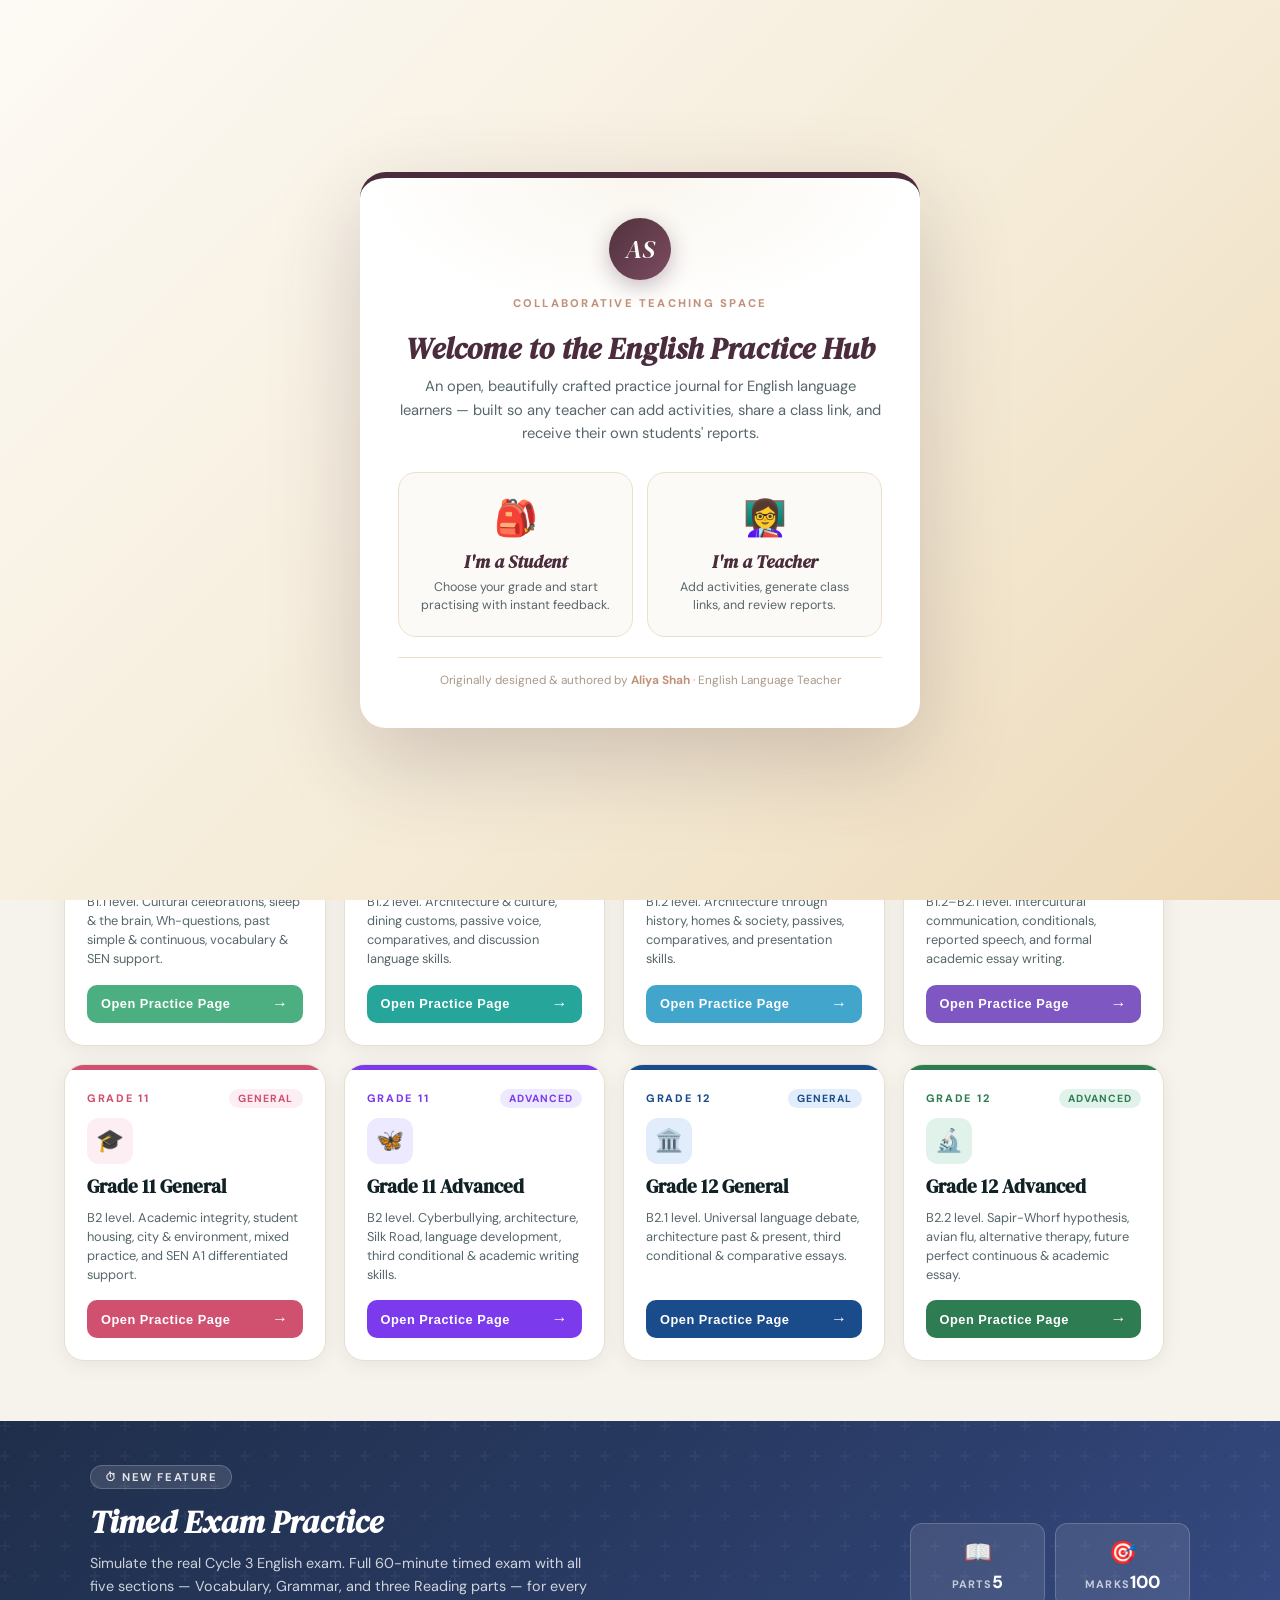
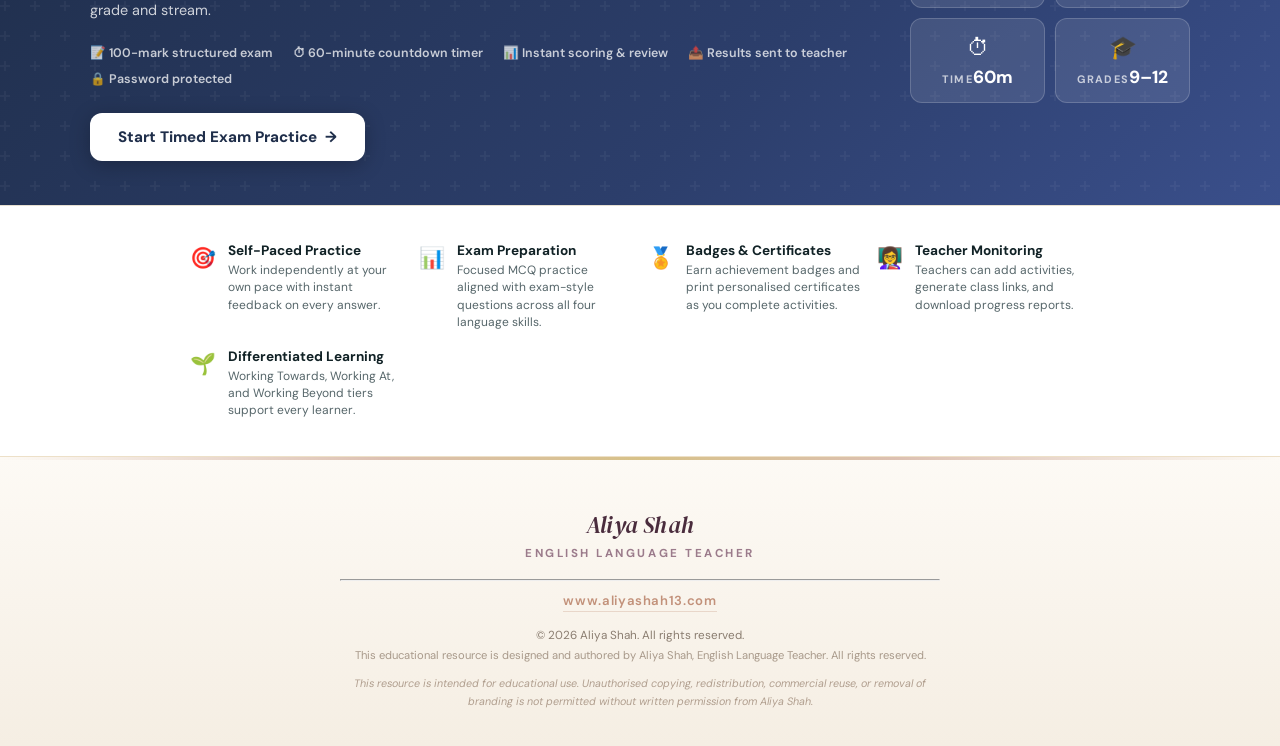
==== commit 2920b325: "Add files via upload" ====
--- a/index.html
+++ b/index.html
@@ -1367,6 +1367,7 @@
 }
 @media print{ .uae-thumb, .quiz-image-strip, .uae-banner, .hp-uae-motif{ display:none!important; } }
 </style>
+<link rel="stylesheet" href="timed-exam.css">
 </head>
 <body data-active-stream="general" class="role-locked">
 
@@ -1517,6 +1518,31 @@
         <button class="hp-card-btn" tabindex="-1">Open Practice Page</button>
       </div><!-- /grade-card -->
 
+    </div>
+  </section>
+
+  <!-- ── Timed Exam Practice Section ── -->
+  <section class="te-hp-section" id="teHomepageSection">
+    <div class="te-hp-inner">
+      <div class="te-hp-text">
+        <div class="te-hp-badge">⏱ New Feature</div>
+        <h2 class="te-hp-heading">Timed Exam Practice</h2>
+        <p class="te-hp-sub">Simulate the real Cycle 3 English exam. Full 60-minute timed exam with all five sections — Vocabulary, Grammar, and three Reading parts — for every grade and stream.</p>
+        <div class="te-hp-features">
+          <span class="te-hp-feat">📝 100-mark structured exam</span>
+          <span class="te-hp-feat">⏱ 60-minute countdown timer</span>
+          <span class="te-hp-feat">📊 Instant scoring &amp; review</span>
+          <span class="te-hp-feat">📤 Results sent to teacher</span>
+          <span class="te-hp-feat">🔒 Password protected</span>
+        </div>
+        <button class="te-hp-open-btn" onclick="openTimedExamSection()" aria-label="Open Timed Exam Practice">Start Timed Exam Practice</button>
+      </div>
+      <div class="te-hp-cards" aria-hidden="true">
+        <div class="te-hp-mini-card"><span class="mc-icon">📖</span><span class="mc-label">Parts</span><span class="mc-val">5</span></div>
+        <div class="te-hp-mini-card"><span class="mc-icon">🎯</span><span class="mc-label">Marks</span><span class="mc-val">100</span></div>
+        <div class="te-hp-mini-card"><span class="mc-icon">⏱</span><span class="mc-label">Time</span><span class="mc-val">60m</span></div>
+        <div class="te-hp-mini-card"><span class="mc-icon">🎓</span><span class="mc-label">Grades</span><span class="mc-val">9–12</span></div>
+      </div>
     </div>
   </section>
 
@@ -2538,13 +2564,19 @@
 
 /* ── Decide which GAS URL to send a given submission to ──
    Priority:
-   1. URL param (the teacher who shared the class link)
-   2. Currently signed-in teacher on this device
-   3. Owner's default (Aliya)                                       */
+   1. URL param — gas= in the class link (primary, works in Incognito)
+   2. teacherProfile.gasUrl — teacher's own device (localStorage backup)
+   3. localStorage 'googleSheetUrl' — secondary localStorage backup
+   4. OWNER_GAS_URL — only when the page is NOT opened via a class link
+      (direct visit by owner/teacher). Never used when a class link is open,
+      so other teachers' students are never silently sent to the wrong sheet. */
 function getActiveGasUrl(){
   if(classLinkParams.gasUrl) return classLinkParams.gasUrl;
   if(teacherProfile && teacherProfile.gasUrl) return teacherProfile.gasUrl;
-  return OWNER_GAS_URL || '';
+  const lsGas = localStorage.getItem('googleSheetUrl') || '';
+  if(lsGas && /^https:\/\/script\.google\.com\//.test(lsGas)) return lsGas;
+  if(!classLinkParams.teacherName && !classLinkParams.teacherId) return OWNER_GAS_URL || '';
+  return '';
 }
 function getActiveTeacherId(){
   if(classLinkParams.teacherId) return classLinkParams.teacherId;
@@ -2821,8 +2853,9 @@
   }
 
   const secSelect = document.getElementById('teacherSectionSelect');
-  const sections = teacherSections.length ? teacherSections : ['11 G 1','11 G 2','11 G 3','11 G 4'];
-  if(secSelect) secSelect.innerHTML = sections.map(s => `<option value="${s}">${s}</option>`).join('');
+  const ALL_DEFAULT_SECTIONS = ['9 G 1','9 G 2','9 G 3','9 G 4','9 A 1','9 A 2','9 A 3','9 A 4','10 G 1','10 G 2','10 G 3','10 G 4','10 A 1','10 A 2','10 A 3','10 A 4','11 G 1','11 G 2','11 G 3','11 G 4','11 A 1','11 A 2','11 A 3','11 A 4','12 G 1','12 G 2','12 G 3','12 G 4','12 A 1','12 A 2','12 A 3','12 A 4'];
+  const secs = teacherSections.length ? teacherSections : ALL_DEFAULT_SECTIONS;
+  if(secSelect) secSelect.innerHTML = secs.map(s=>`<option value="${s}">${s}</option>`).join('');
 
   const linkGrSel = document.getElementById('teacherLinkGradeSelect');
   if(linkGrSel) linkGrSel.innerHTML = gradeOptions(activeStream);
@@ -2900,9 +2933,15 @@
   params.set('grade',       gradeKey);
   if(section)   params.set('section', section);
   if(className) params.set('class',   className);
-  /* Encode the teacher's own GAS URL so student submissions go to their sheet */
-  if(teacherProfile.gasUrl){
-    try { params.set('gas', btoa(teacherProfile.gasUrl)); } catch(e){}
+  /* Encode the teacher's own GAS URL so student submissions go to their sheet.
+     Read from profile first, then the Reports input field, then localStorage,
+     so the gas= param is always included even if Save URL was not clicked yet. */
+  const gasToEmbed = teacherProfile.gasUrl
+    || ((document.getElementById('googleSheetUrl') && document.getElementById('googleSheetUrl').value.trim()) || '')
+    || (localStorage.getItem('googleSheetUrl') || '');
+  if(gasToEmbed && /^https:\/\/script\.google\.com\//.test(gasToEmbed)){
+    try { params.set('gas', btoa(gasToEmbed)); } catch(e){}
+    if(!teacherProfile.gasUrl){ teacherProfile.gasUrl = gasToEmbed; saveTeacherProfileObj(teacherProfile); }
   }
   if(includeBundle){
     const b = buildActivityBundleB64();
@@ -2916,7 +2955,7 @@
   meta.push(`<b>Class:</b> ${escapeForHtml(className || '—')}`);
   meta.push(`<b>Grade:</b> ${escapeForHtml(STREAM_NAMES[gradeKey]||gradeKey)}`);
   meta.push(`<b>Section:</b> ${escapeForHtml(section||'—')}`);
-  meta.push(`<b>Reports go to:</b> ${teacherProfile.gasUrl ? '✅ Your Apps Script' : '⚠️ Not set — add your URL in the Reports section first'}`);
+  meta.push(`<b>Reports go to:</b> ${gasToEmbed ? '✅ Your Apps Script' : '⚠️ Not set — add your URL in the Reports section first'}`);
   if(includeBundle){
     const sizeKb = Math.round((buildActivityBundleB64()||'').length/1024*10)/10;
     meta.push(`<b>Activities bundled:</b> ${sizeKb||0} KB`);
@@ -3008,11 +3047,16 @@
   const url = getActiveGasUrl();
   const statusIds = [statusElId, 'submitStatusMsg', 'reportStatus'].filter(Boolean);
   function setStatus(msg){ statusIds.forEach(id=>{ const el=document.getElementById(id); if(el) el.textContent=msg; }); }
-  if(!url){ setStatus('⚠ No Google Apps Script is connected. The teacher who shared this link has not set one up yet.'); return; }
-  const _params = new URLSearchParams();
-  Object.keys(report).forEach(k => _params.append(k, report[k] == null ? '' : String(report[k])));
-  fetch(url,{method:'POST',mode:'no-cors',body:_params})
-    .then(()=>{ setStatus('\u2705 Submitted to teacher successfully!'); })
+  if(!url){ setStatus('Teacher connection is missing. Please ask your teacher for the correct class link.'); return; }
+  /* Append all report fields as URL query parameters and send as a GET request.
+     This is the most reliable method for cross-origin no-cors requests to GAS:
+     - No preflight needed (GET is always a simple request).
+     - Data arrives in e.parameter on the GAS side \u2014 no body parsing or JSON.parse needed.
+     - Works in Incognito, other browsers, and other devices without any cookies or login. */
+  const _qp = new URLSearchParams();
+  Object.keys(report).forEach(k => _qp.set(k, report[k] == null ? '' : String(report[k])));
+  fetch(url + (url.indexOf('?') === -1 ? '?' : '&') + _qp.toString(), {method:'GET', mode:'no-cors'})
+    .then(()=>{ setStatus('Submitted to teacher successfully.'); })
     .catch(()=>{ setStatus('\u274c Submission failed. Check your internet connection.'); });
 }
 
@@ -3044,14 +3088,19 @@
     submissionType: type,
     teacherId:   getActiveTeacherId(),
     teacherName: getActiveTeacherName(),
+    teacher:     getActiveTeacherName(),
     studentName: localStorage.getItem('studentName') || '',
+    student:     localStorage.getItem('studentName') || '',
     className:   classLinkParams.className || classLinkParams.section || localStorage.getItem('studentSection') || '',
     section:     classLinkParams.section   || localStorage.getItem('studentSection') || '',
     grade:       STREAM_NAMES[activeStream] || activeStream,
     stream:      activeStream,
     skill:       activeTab,
+    tab:         activeTab,
     activityTitle: (mod && mod.title) || '',
+    module:      (mod && mod.title) || '',
     score:       String(score),
+    correct:     String(score),
     total:       String(answered),
     percentage:  pct + '%',
     badge:       badge,
@@ -3737,6 +3786,71 @@
 
 /* Role persistence is already handled inside enterAsStudent / openTeacherLogin */
 </script>
+<!-- ══════════════════════════════════════════════════════════
+     TIMED EXAM OVERLAY — added as new feature, no existing code changed
+     ══════════════════════════════════════════════════════════ -->
+<div id="teOverlay" aria-modal="true" role="dialog" aria-labelledby="teModalTitle" style="display:none">
+  <div class="te-modal-box">
+    <div class="te-modal-header">
+      <div>
+        <p class="te-modal-title" id="teModalTitle">⏱ Timed Exam Practice</p>
+        <p class="te-modal-subtitle">Cycle 3 English Language · 60 minutes · 100 marks</p>
+      </div>
+      <button class="te-close-btn" onclick="closeTimedExam()" aria-label="Close timed exam">✕</button>
+    </div>
+    <div class="te-modal-body">
+
+      <!-- PASSWORD SCREEN -->
+      <div id="tePasswordScreen">
+        <span class="te-pw-icon">🔒</span>
+        <h2 class="te-pw-heading">Enter Exam Password</h2>
+        <p class="te-pw-sub">Your teacher has set a password for the timed exam. Enter it below to continue.</p>
+        <input type="password" id="tePwInput" class="te-pw-field"
+          placeholder="Enter password"
+          onkeydown="if(event.key==='Enter')teCheckPassword()"
+          autocomplete="off" aria-label="Exam password" />
+        <div id="tePwError" role="alert"></div>
+        <button class="te-pw-btn" onclick="teCheckPassword()">Continue →</button>
+      </div>
+
+      <!-- GRADE SELECTION SCREEN -->
+      <div id="teGradeScreen" style="display:none">
+        <h2 class="te-gs-heading">Select Your Grade &amp; Stream</h2>
+        <p class="te-gs-sub">Choose your grade and enter your details, then click Start Exam.</p>
+        <div class="te-student-fields">
+          <div>
+            <label for="teStudentName">Your Name *</label>
+            <input type="text" id="teStudentName" placeholder="e.g. Ahmed Al Mansouri" autocomplete="name" />
+            <div id="teStudentNameError" role="alert"></div>
+          </div>
+          <div>
+            <label for="teStudentSection">Section (optional)</label>
+            <input type="text" id="teStudentSection" placeholder="e.g. 11 A 1" />
+          </div>
+        </div>
+        <div class="te-grade-grid" id="teGradeGrid"><!-- rendered by JS --></div>
+        <button class="te-start-btn" id="teStartBtn" onclick="teStartExam()" disabled>Start Exam →</button>
+      </div>
+
+      <!-- EXAM SCREEN -->
+      <div id="teExamScreen" style="display:none">
+        <div class="te-timer-bar">
+          <div id="teTimerWrap"><span id="teTimerDisplay">60:00</span></div>
+          <span class="te-exam-grade-label" id="teExamGradeLabel"></span>
+          <button class="te-btn te-btn-secondary" style="padding:8px 14px;font-size:.78rem" onclick="teConfirmSubmit()">Submit Now</button>
+        </div>
+        <div class="te-warning-banner" id="teWarningBanner">⚠️ Less than 5 minutes remaining — please review and submit your answers.</div>
+        <div class="te-part-tabs" id="tePartTabs"></div>
+        <div id="teExamBody"></div>
+      </div>
+
+      <!-- RESULTS SCREEN -->
+      <div id="teResultsScreen" style="display:none"><!-- rendered by JS --></div>
+
+    </div><!-- /.te-modal-body -->
+  </div><!-- /.te-modal-box -->
+</div><!-- /#teOverlay -->
+
 <!-- ── Teacher Password Modal (shared password gate) ───────────────────────── -->
 <div class="pw-modal" id="teacherPwModal" aria-hidden="true" role="dialog" aria-modal="true" aria-labelledby="pwModalTitle">
   <div class="pw-box">
@@ -3787,5 +3901,8 @@
 </div>
 <div class="confetti-host" id="confettiHost" aria-hidden="true"></div>
 
+<!-- ── Timed Exam scripts (new feature — do not remove) ── -->
+<script src="timed-exam-data.js"></script>
+<script src="timed-exam.js"></script>
 </body>
 </html>
--- a/timed-exam.css
+++ b/timed-exam.css
@@ -0,0 +1,648 @@
+/* ============================================================
+   TIMED EXAM STYLES — English Language Practice Hub
+   All class names prefixed .timed-exam-* or .te-*
+   ============================================================ */
+
+/* ── Homepage Timed Exam Section ───────────────────────────── */
+.te-hp-section {
+  background: linear-gradient(135deg, #1F2E4A 0%, #2C3E6B 60%, #3A4F8B 100%);
+  padding: 44px 5%;
+  position: relative;
+  overflow: hidden;
+}
+.te-hp-section::before {
+  content: "";
+  position: absolute; inset: 0;
+  background: url("data:image/svg+xml,%3Csvg width='60' height='60' viewBox='0 0 60 60' xmlns='http://www.w3.org/2000/svg'%3E%3Cg fill='%23ffffff' fill-opacity='0.04'%3E%3Cpath d='M36 34v-4h-2v4h-4v2h4v4h2v-4h4v-2h-4zm0-30V0h-2v4h-4v2h4v4h2V6h4V4h-4zM6 34v-4H4v4H0v2h4v4h2v-4h4v-2H6zM6 4V0H4v4H0v2h4v4h2V6h4V4H6z'/%3E%3C/g%3E%3C/svg%3E") repeat;
+  pointer-events: none;
+}
+.te-hp-inner {
+  max-width: 1100px;
+  margin: 0 auto;
+  display: flex;
+  gap: 48px;
+  align-items: center;
+  position: relative;
+}
+.te-hp-text { flex: 1; }
+.te-hp-badge {
+  display: inline-flex; align-items: center; gap: 7px;
+  background: rgba(255,255,255,.12);
+  border: 1px solid rgba(255,255,255,.2);
+  border-radius: 999px;
+  padding: 4px 14px;
+  font-size: .7rem; font-weight: 700; letter-spacing: .14em;
+  text-transform: uppercase; color: rgba(255,255,255,.85);
+  margin-bottom: 14px;
+}
+.te-hp-heading {
+  font-family: "DM Serif Display", serif;
+  font-style: italic;
+  font-size: clamp(1.5rem, 2.5vw, 2.2rem);
+  color: #fff;
+  margin: 0 0 10px;
+  line-height: 1.2;
+}
+.te-hp-sub {
+  font-size: .9rem;
+  color: rgba(255,255,255,.78);
+  line-height: 1.65;
+  margin: 0 0 22px;
+  max-width: 500px;
+}
+.te-hp-features {
+  display: flex; flex-wrap: wrap; gap: 10px 20px;
+  margin-bottom: 26px;
+}
+.te-hp-feat {
+  font-size: .78rem; font-weight: 600;
+  color: rgba(255,255,255,.75);
+  display: flex; align-items: center; gap: 6px;
+}
+.te-hp-open-btn {
+  display: inline-flex; align-items: center; gap: 8px;
+  background: #fff;
+  color: #1F2E4A;
+  border: none;
+  border-radius: 12px;
+  padding: 14px 28px;
+  font-weight: 800; font-size: .95rem;
+  cursor: pointer;
+  transition: transform .18s, box-shadow .18s;
+  box-shadow: 0 4px 20px rgba(0,0,0,.25);
+  font-family: inherit;
+}
+.te-hp-open-btn:hover {
+  transform: translateY(-2px);
+  box-shadow: 0 8px 28px rgba(0,0,0,.35);
+}
+.te-hp-open-btn::after { content: " →"; }
+.te-hp-cards {
+  display: grid;
+  grid-template-columns: repeat(2, 1fr);
+  gap: 10px;
+  flex-shrink: 0;
+  width: 280px;
+}
+.te-hp-mini-card {
+  background: rgba(255,255,255,.1);
+  border: 1px solid rgba(255,255,255,.18);
+  border-radius: 12px;
+  padding: 14px;
+  text-align: center;
+  color: #fff;
+}
+.te-hp-mini-card .mc-icon { font-size: 1.4rem; display: block; margin-bottom: 4px; }
+.te-hp-mini-card .mc-label { font-size: .68rem; font-weight: 700; letter-spacing: .1em; text-transform: uppercase; color: rgba(255,255,255,.7); }
+.te-hp-mini-card .mc-val { font-size: 1.1rem; font-weight: 800; }
+@media (max-width: 760px) {
+  .te-hp-inner { flex-direction: column; gap: 28px; }
+  .te-hp-cards { width: 100%; }
+}
+
+/* ── Full-Screen Overlay ────────────────────────────────────── */
+#teOverlay {
+  position: fixed; inset: 0;
+  background: rgba(10,15,30,.7);
+  backdrop-filter: blur(4px);
+  z-index: 700;
+  display: none;
+  align-items: flex-start;
+  justify-content: center;
+  overflow-y: auto;
+  padding: 20px;
+}
+
+.te-modal-box {
+  background: #fff;
+  border-radius: 24px;
+  max-width: 900px;
+  width: 100%;
+  margin: auto;
+  box-shadow: 0 32px 80px rgba(0,0,0,.4);
+  overflow: hidden;
+  position: relative;
+}
+
+.te-modal-header {
+  background: linear-gradient(135deg, #1F2E4A 0%, #2C3E6B 100%);
+  padding: 22px 28px;
+  display: flex;
+  align-items: center;
+  justify-content: space-between;
+  gap: 16px;
+}
+.te-modal-title {
+  font-family: "DM Serif Display", serif;
+  font-style: italic;
+  font-size: 1.4rem;
+  color: #fff; margin: 0;
+}
+.te-modal-subtitle {
+  font-size: .8rem; color: rgba(255,255,255,.7);
+  margin: 3px 0 0;
+}
+.te-close-btn {
+  background: rgba(255,255,255,.15);
+  border: none; color: #fff;
+  width: 32px; height: 32px;
+  border-radius: 50%;
+  cursor: pointer; font-size: .9rem;
+  display: flex; align-items: center; justify-content: center;
+  flex-shrink: 0;
+  transition: background .18s;
+}
+.te-close-btn:hover { background: rgba(255,255,255,.3); }
+
+.te-modal-body { padding: 28px; }
+
+/* ── Password Screen ─────────────────────────────────────────── */
+#tePasswordScreen { text-align: center; }
+.te-pw-icon { font-size: 3rem; margin-bottom: 10px; display: block; }
+.te-pw-heading {
+  font-family: "DM Serif Display", serif; font-style: italic;
+  font-size: 1.6rem; color: #1F2E4A; margin: 0 0 6px;
+}
+.te-pw-sub { font-size: .88rem; color: #56666a; margin: 0 0 22px; line-height: 1.55; }
+.te-pw-field {
+  width: 100%; max-width: 320px;
+  padding: 13px 16px;
+  border: 1.5px solid #D6CDBC;
+  border-radius: 12px;
+  font: inherit; font-size: 1.1rem;
+  text-align: center; letter-spacing: .12em;
+  margin-bottom: 10px;
+  transition: border-color .2s, box-shadow .2s;
+  display: block; margin-left: auto; margin-right: auto;
+}
+.te-pw-field:focus {
+  outline: none;
+  border-color: #1F2E4A;
+  box-shadow: 0 0 0 3px rgba(31,46,74,.12);
+}
+#tePwError {
+  color: #B14545; font-size: .83rem; font-weight: 700;
+  min-height: 20px; margin-bottom: 12px;
+}
+.te-pw-btn {
+  background: #1F2E4A; color: #fff;
+  border: none; border-radius: 10px;
+  padding: 12px 32px; font-weight: 800;
+  font-size: .95rem; cursor: pointer;
+  font-family: inherit;
+  transition: opacity .18s, transform .14s;
+}
+.te-pw-btn:hover { opacity: .88; transform: translateY(-1px); }
+
+/* ── Grade Selection Screen ─────────────────────────────────── */
+#teGradeScreen { }
+.te-gs-heading {
+  font-family: "DM Serif Display", serif; font-style: italic;
+  font-size: 1.5rem; color: #1F2E4A; margin: 0 0 6px;
+}
+.te-gs-sub { font-size: .86rem; color: #56666a; margin: 0 0 20px; }
+.te-student-fields {
+  display: grid;
+  grid-template-columns: 1fr 1fr;
+  gap: 14px;
+  margin-bottom: 22px;
+  background: #F6F2EC;
+  border-radius: 14px;
+  padding: 16px;
+}
+.te-student-fields label {
+  display: block; font-size: .72rem;
+  font-weight: 800; letter-spacing: .1em;
+  text-transform: uppercase; color: #536468;
+  margin-bottom: 6px;
+}
+.te-student-fields input,
+.te-student-fields textarea {
+  width: 100%; padding: 10px 12px;
+  border: 1.5px solid #D6CDBC; border-radius: 10px;
+  font: inherit; font-size: .9rem;
+  transition: border-color .2s;
+  box-sizing: border-box;
+}
+.te-student-fields input:focus { outline: none; border-color: #1F2E4A; }
+#teStudentNameError {
+  font-size: .78rem; color: #B14545; font-weight: 700;
+  min-height: 16px; margin-top: 4px;
+}
+.te-grade-grid {
+  display: grid;
+  grid-template-columns: repeat(auto-fill, minmax(160px, 1fr));
+  gap: 12px;
+  margin-bottom: 22px;
+}
+.te-grade-card {
+  background: #F9F5EF;
+  border: 1.5px solid #E6DFD1;
+  border-radius: 14px;
+  padding: 18px 12px;
+  text-align: center;
+  cursor: pointer;
+  transition: transform .18s, border-color .18s, box-shadow .18s;
+  font-family: inherit;
+}
+.te-grade-card:hover {
+  transform: translateY(-3px);
+  box-shadow: 0 6px 18px rgba(31,46,74,.15);
+  border-color: #1F2E4A;
+}
+.te-grade-card.selected {
+  border-color: #1F2E4A;
+  background: #E8EDF5;
+  box-shadow: 0 4px 14px rgba(31,46,74,.2);
+}
+.te-grade-icon { font-size: 1.6rem; display: block; margin-bottom: 6px; }
+.te-grade-name { font-weight: 800; font-size: .86rem; color: #1F2E4A; display: block; margin-bottom: 3px; }
+.te-grade-level { font-size: .7rem; color: #56666a; display: block; }
+.te-start-btn {
+  width: 100%;
+  background: #1F2E4A; color: #fff;
+  border: none; border-radius: 12px;
+  padding: 14px; font-weight: 800;
+  font-size: 1rem; cursor: pointer;
+  font-family: inherit;
+  transition: opacity .18s, transform .14s;
+}
+.te-start-btn:hover:not(:disabled) { opacity: .88; transform: translateY(-1px); }
+.te-start-btn:disabled { opacity: .4; cursor: not-allowed; }
+
+/* ── Exam Screen ─────────────────────────────────────────────── */
+#teExamScreen { }
+
+/* Timer bar */
+.te-timer-bar {
+  display: flex;
+  align-items: center;
+  justify-content: space-between;
+  gap: 16px;
+  background: #F6F2EC;
+  border-radius: 12px;
+  padding: 12px 18px;
+  margin-bottom: 18px;
+}
+#teTimerWrap {
+  display: flex;
+  align-items: center;
+  gap: 8px;
+  background: #1F2E4A;
+  color: #fff;
+  border-radius: 10px;
+  padding: 8px 16px;
+  font-weight: 800;
+  font-size: 1.1rem;
+  letter-spacing: .06em;
+  transition: background .4s;
+}
+#teTimerWrap.warning { background: #B8932F; }
+#teTimerWrap.critical { background: #B14545; animation: te-pulse 1s ease infinite; }
+@keyframes te-pulse { 0%,100%{transform:scale(1)} 50%{transform:scale(1.04)} }
+#teTimerWrap::before { content: "⏱"; font-size: 1rem; }
+.te-exam-grade-label {
+  font-weight: 700; font-size: .82rem; color: #344a50;
+}
+.te-warning-banner {
+  display: none;
+  background: #FFF3CD;
+  border: 1px solid #B8932F;
+  border-radius: 10px;
+  padding: 10px 14px;
+  margin-bottom: 14px;
+  font-size: .84rem;
+  font-weight: 700;
+  color: #7A5200;
+  align-items: center;
+  gap: 8px;
+}
+
+/* Part tabs */
+.te-part-tabs {
+  display: flex;
+  flex-wrap: wrap;
+  gap: 6px;
+  margin-bottom: 18px;
+}
+.te-part-tab {
+  border: 1.5px solid #D6CDBC;
+  background: #fff;
+  border-radius: 999px;
+  padding: 7px 14px;
+  font-size: .78rem;
+  font-weight: 700;
+  cursor: pointer;
+  color: #344a50;
+  transition: .15s;
+  font-family: inherit;
+}
+.te-part-tab:hover { background: #F4EFE5; }
+.te-part-tab.active {
+  background: #1F2E4A;
+  color: #fff;
+  border-color: #1F2E4A;
+}
+
+/* Part header */
+.te-part-header {
+  display: flex;
+  justify-content: space-between;
+  align-items: center;
+  flex-wrap: wrap;
+  gap: 8px;
+  margin-bottom: 14px;
+}
+.te-part-label {
+  font-size: .8rem; font-weight: 800;
+  text-transform: uppercase; letter-spacing: .12em;
+  color: #1F2E4A;
+}
+.te-part-marks {
+  font-size: .76rem; color: #56666a;
+  background: #EEE7D9; border-radius: 999px;
+  padding: 3px 10px; font-weight: 700;
+}
+
+/* Question counter + progress */
+.te-q-counter {
+  font-size: .82rem; font-weight: 700; color: #56666a;
+  margin-bottom: 6px;
+}
+.te-q-progress-bar {
+  height: 6px; background: #eee7d9;
+  border-radius: 999px; overflow: hidden;
+  margin-bottom: 16px;
+}
+.te-q-progress-bar span {
+  display: block; height: 100%;
+  background: #1F2E4A;
+  transition: width .3s ease;
+  border-radius: 999px;
+}
+
+/* Question card */
+.timed-exam-card {
+  background: #fff;
+  border: 1.5px solid #E6DFD1;
+  border-radius: 16px;
+  padding: 22px;
+  box-shadow: 0 4px 16px rgba(0,0,0,.06);
+  margin-bottom: 16px;
+}
+.timed-exam-question {
+  font-size: 1.05rem;
+  font-weight: 700;
+  line-height: 1.5;
+  color: #112226;
+  margin: 0 0 18px;
+}
+
+/* Options */
+.te-options-stack { display: flex; flex-direction: column; gap: 10px; }
+.timed-exam-option {
+  display: flex;
+  align-items: flex-start;
+  gap: 12px;
+  background: #F9F5EF;
+  border: 1.5px solid #E6DFD1;
+  border-radius: 12px;
+  padding: 13px 16px;
+  text-align: left;
+  cursor: pointer;
+  font: inherit; font-size: .93rem;
+  transition: .15s;
+  width: 100%;
+}
+.timed-exam-option:hover {
+  background: #EDE8E0;
+  border-color: #1F2E4A;
+  transform: translateX(2px);
+}
+.timed-exam-option.selected {
+  background: #E8EDF5;
+  border-color: #1F2E4A;
+  font-weight: 700;
+}
+.timed-exam-option.correct {
+  background: #E0F2EA !important;
+  border-color: #2E7D52 !important;
+  color: #1a4733;
+}
+.timed-exam-option.incorrect {
+  background: #FDEAEA !important;
+  border-color: #B14545 !important;
+  color: #6b1c1c;
+}
+.te-opt-letter {
+  display: inline-flex; align-items: center; justify-content: center;
+  width: 26px; height: 26px;
+  background: #1F2E4A; color: #fff;
+  border-radius: 50%;
+  font-size: .75rem; font-weight: 800;
+  flex-shrink: 0; margin-top: 1px;
+}
+.timed-exam-option.selected .te-opt-letter { background: #2C3E6B; }
+.timed-exam-option.correct .te-opt-letter { background: #2E7D52; }
+.timed-exam-option.incorrect .te-opt-letter { background: #B14545; }
+.te-opt-text { line-height: 1.45; }
+
+/* T/F/NG */
+.te-tfng-questions { display: flex; flex-direction: column; gap: 16px; }
+.te-tfng-row {
+  background: #fff;
+  border: 1.5px solid #E6DFD1;
+  border-radius: 14px;
+  padding: 16px 18px;
+  box-shadow: 0 2px 8px rgba(0,0,0,.04);
+}
+.te-tfng-q {
+  font-weight: 700; font-size: .95rem;
+  color: #112226; margin-bottom: 10px;
+  line-height: 1.45;
+}
+.te-tfng-opts { display: flex; gap: 8px; flex-wrap: wrap; }
+.te-tfng-btn {
+  border: 1.5px solid #D6CDBC;
+  background: #F9F5EF;
+  border-radius: 8px;
+  padding: 8px 16px;
+  font: inherit; font-size: .86rem;
+  font-weight: 700; cursor: pointer;
+  transition: .15s; color: #344a50;
+}
+.te-tfng-btn:hover { background: #EDE8E0; border-color: #1F2E4A; }
+.te-tfng-btn.selected {
+  background: #1F2E4A; color: #fff; border-color: #1F2E4A;
+}
+.te-tfng-btn.correct {
+  background: #2E7D52 !important; color: #fff !important; border-color: #2E7D52 !important;
+}
+.te-tfng-btn.incorrect {
+  background: #B14545 !important; color: #fff !important; border-color: #B14545 !important;
+}
+
+/* Reading card */
+.te-reading-card { margin-bottom: 16px; }
+.te-reading-title {
+  font-weight: 800; font-size: .86rem;
+  color: #1F2E4A; text-transform: uppercase;
+  letter-spacing: .1em; margin-bottom: 10px;
+}
+.te-reading-text {
+  font-size: .9rem; line-height: 1.75;
+  color: #344a50;
+  max-height: 220px;
+  overflow-y: auto;
+  padding-right: 6px;
+}
+.te-reading-text::-webkit-scrollbar { width: 4px; }
+.te-reading-text::-webkit-scrollbar-thumb { background: #D6CDBC; border-radius: 4px; }
+
+/* Navigation row */
+.te-nav-row {
+  display: flex;
+  justify-content: space-between;
+  align-items: center;
+  gap: 12px;
+  flex-wrap: wrap;
+  margin-top: 4px;
+}
+.te-btn {
+  background: #1F2E4A; color: #fff;
+  border: none; border-radius: 10px;
+  padding: 11px 22px; font-weight: 800;
+  font-size: .88rem; cursor: pointer;
+  font-family: inherit;
+  transition: opacity .16s, transform .14s;
+}
+.te-btn:hover { opacity: .88; transform: translateY(-1px); }
+.te-btn:disabled { opacity: .4; cursor: not-allowed; transform: none; }
+.te-btn-secondary {
+  background: #EEE7D9; color: #344a50;
+}
+.te-btn-secondary:hover { background: #E5DDCF; }
+.te-btn-next-part { background: #2C3E6B; }
+.te-btn-submit { background: #2E7D52; }
+.te-answered-count {
+  font-size: .8rem; font-weight: 700; color: #56666a;
+  text-align: center; flex: 1;
+}
+
+/* ── Results Screen ──────────────────────────────────────────── */
+.te-auto-notice {
+  background: #FFF3CD; border: 1px solid #B8932F;
+  border-radius: 10px; padding: 10px 14px;
+  font-size: .84rem; font-weight: 700; color: #7A5200;
+  margin-bottom: 16px;
+}
+.te-results-hero {
+  text-align: center;
+  background: linear-gradient(135deg, #F6F2EC 0%, #fff 100%);
+  border: 1px solid #E6DFD1;
+  border-radius: 18px;
+  padding: 28px;
+  margin-bottom: 20px;
+}
+.te-results-score {
+  font-family: "DM Serif Display", serif;
+  font-size: 4rem; font-weight: 400; line-height: 1;
+  margin-bottom: 4px;
+}
+.te-results-score span { font-size: 1.8rem; color: #56666a; }
+.te-results-pct {
+  font-size: 1.3rem; font-weight: 800; color: #344a50;
+  margin-bottom: 10px;
+}
+.te-results-feedback {
+  font-size: 1rem; font-weight: 700; color: #1F2E4A;
+  margin-bottom: 14px;
+}
+.te-results-meta {
+  display: flex; flex-wrap: wrap; gap: 8px 20px;
+  justify-content: center; font-size: .8rem;
+  color: #56666a; font-weight: 600;
+}
+.te-section-scores {
+  display: grid;
+  grid-template-columns: repeat(auto-fit, minmax(150px, 1fr));
+  gap: 12px;
+  margin-bottom: 18px;
+}
+.te-section-score-card {
+  background: #fff;
+  border: 1px solid #E6DFD1;
+  border-radius: 12px;
+  padding: 14px;
+  text-align: center;
+}
+.te-ss-label { font-size: .72rem; font-weight: 800; color: #1F2E4A; text-transform: uppercase; letter-spacing: .08em; margin-bottom: 8px; }
+.te-ss-bar { height: 8px; background: #EEE7D9; border-radius: 999px; overflow: hidden; margin-bottom: 6px; }
+.te-ss-bar span { display: block; height: 100%; border-radius: 999px; transition: width .5s ease; }
+.te-ss-nums { font-size: .86rem; font-weight: 800; color: #344a50; }
+.te-sheet-status {
+  text-align: center; font-size: .82rem; font-weight: 700;
+  color: #56666a; padding: 8px; margin-bottom: 14px;
+}
+.te-review-heading {
+  font-family: "DM Serif Display", serif; font-style: italic;
+  font-size: 1.3rem; color: #1F2E4A; margin: 0 0 14px;
+  border-bottom: 1px solid #E6DFD1; padding-bottom: 10px;
+}
+.te-review-part {
+  margin-bottom: 22px;
+}
+.te-review-part h4 {
+  font-size: .88rem; font-weight: 800; color: #1F2E4A;
+  text-transform: uppercase; letter-spacing: .08em;
+  margin: 0 0 10px; padding: 8px 0; border-bottom: 1px solid #F4EFE5;
+}
+.te-review-q {
+  display: flex; flex-direction: column; gap: 3px;
+  padding: 10px 14px;
+  border-radius: 10px;
+  margin-bottom: 8px;
+  border-left: 4px solid #ccc;
+}
+.te-review-q.correct { background: #E0F2EA; border-left-color: #2E7D52; }
+.te-review-q.incorrect { background: #FDEAEA; border-left-color: #B14545; }
+.te-rq-text { font-size: .88rem; font-weight: 600; color: #112226; line-height: 1.4; }
+.te-rq-answer { font-size: .82rem; color: #344a50; }
+.te-rq-correct { font-size: .82rem; color: #2E7D52; }
+.te-rq-mark { font-size: .78rem; font-weight: 800; color: #56666a; margin-top: 2px; }
+.te-results-actions {
+  display: flex; gap: 10px; justify-content: center;
+  margin-top: 24px; padding-top: 18px;
+  border-top: 1px solid #E6DFD1;
+}
+
+/* ── Print ───────────────────────────────────────────────────── */
+@media print {
+  #teOverlay {
+    position: static !important;
+    display: block !important;
+    background: none !important;
+    backdrop-filter: none !important;
+    padding: 0 !important;
+  }
+  .te-modal-box { box-shadow: none !important; }
+  .te-modal-header,
+  #tePasswordScreen,
+  #teGradeScreen,
+  #teExamScreen,
+  .te-results-actions,
+  .te-close-btn,
+  .te-sheet-status { display: none !important; }
+  #teResultsScreen { display: block !important; }
+}
+
+/* ── Mobile ──────────────────────────────────────────────────── */
+@media (max-width: 600px) {
+  .te-modal-body { padding: 18px; }
+  .te-grade-grid { grid-template-columns: repeat(2, 1fr); }
+  .te-student-fields { grid-template-columns: 1fr; }
+  .te-section-scores { grid-template-columns: 1fr 1fr; }
+  .te-results-score { font-size: 3rem; }
+  .te-part-tabs { gap: 4px; }
+  .te-part-tab { padding: 6px 10px; font-size: .72rem; }
+}
